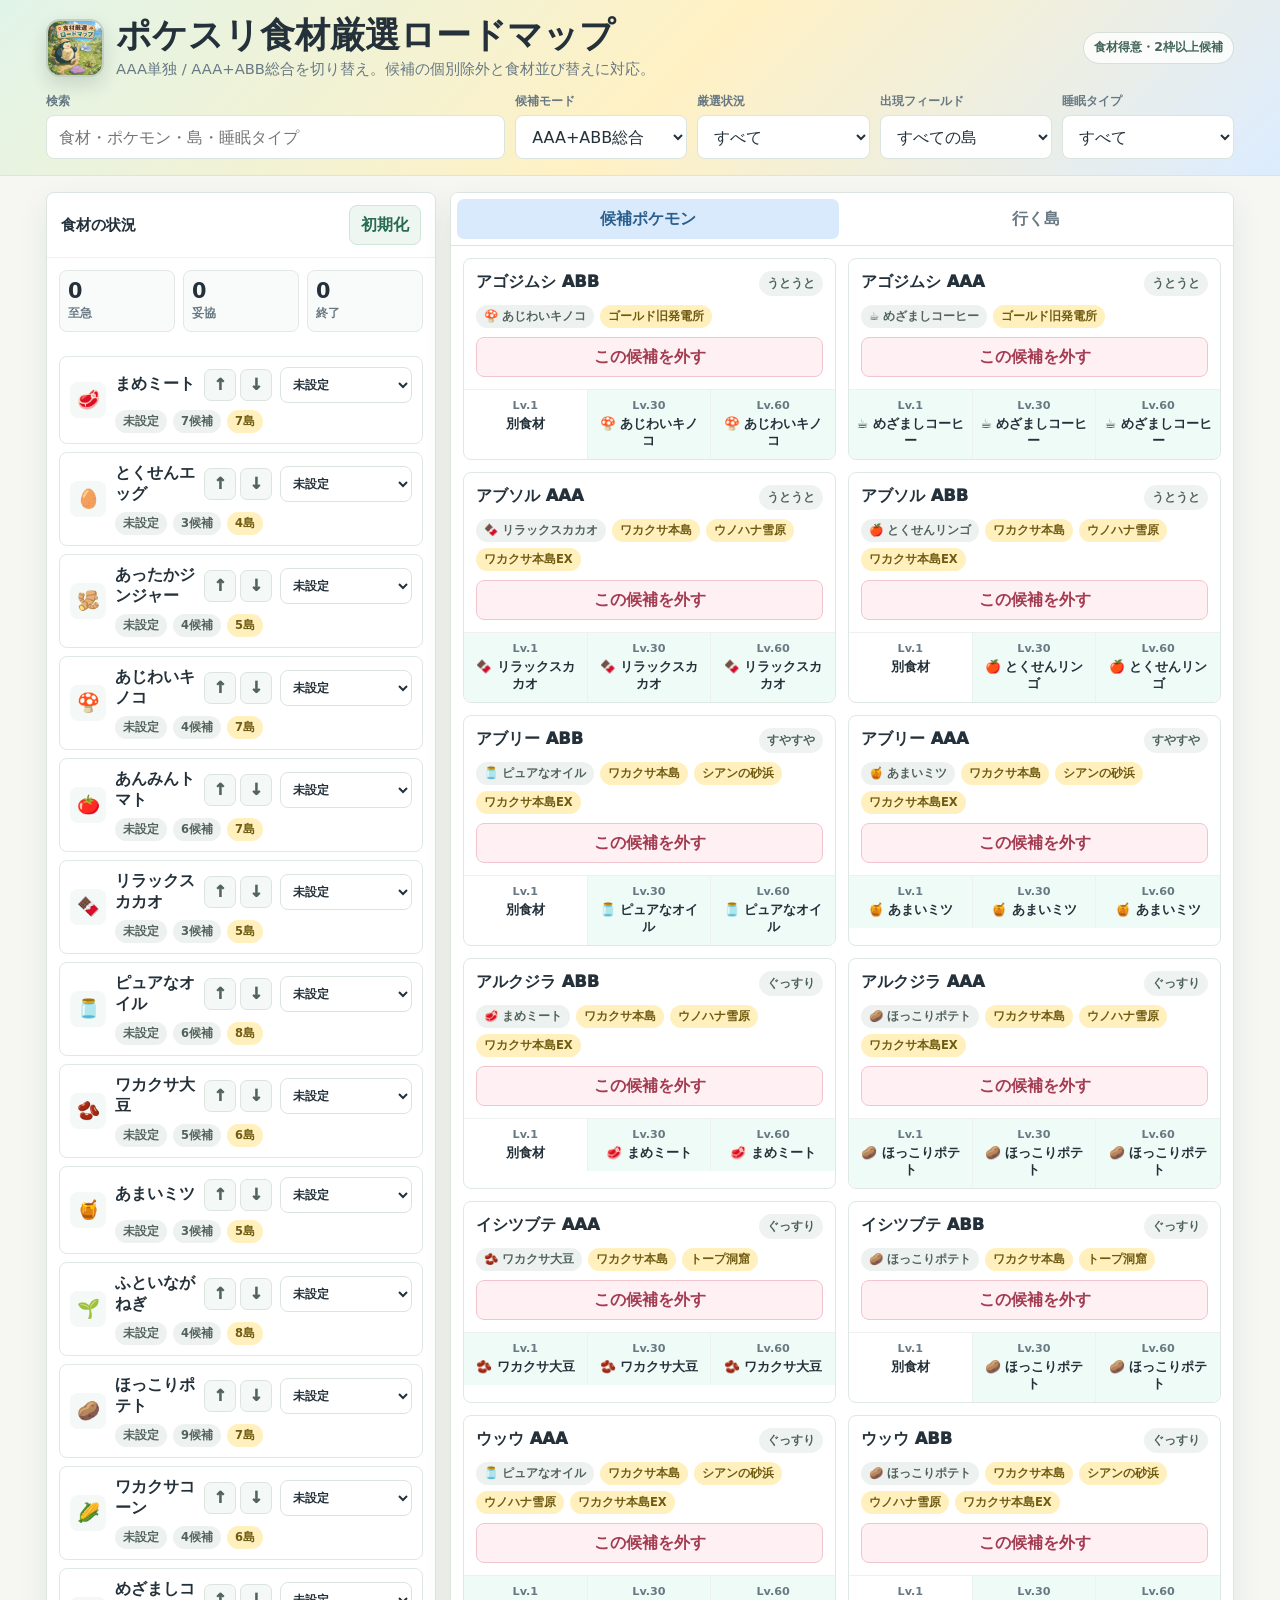
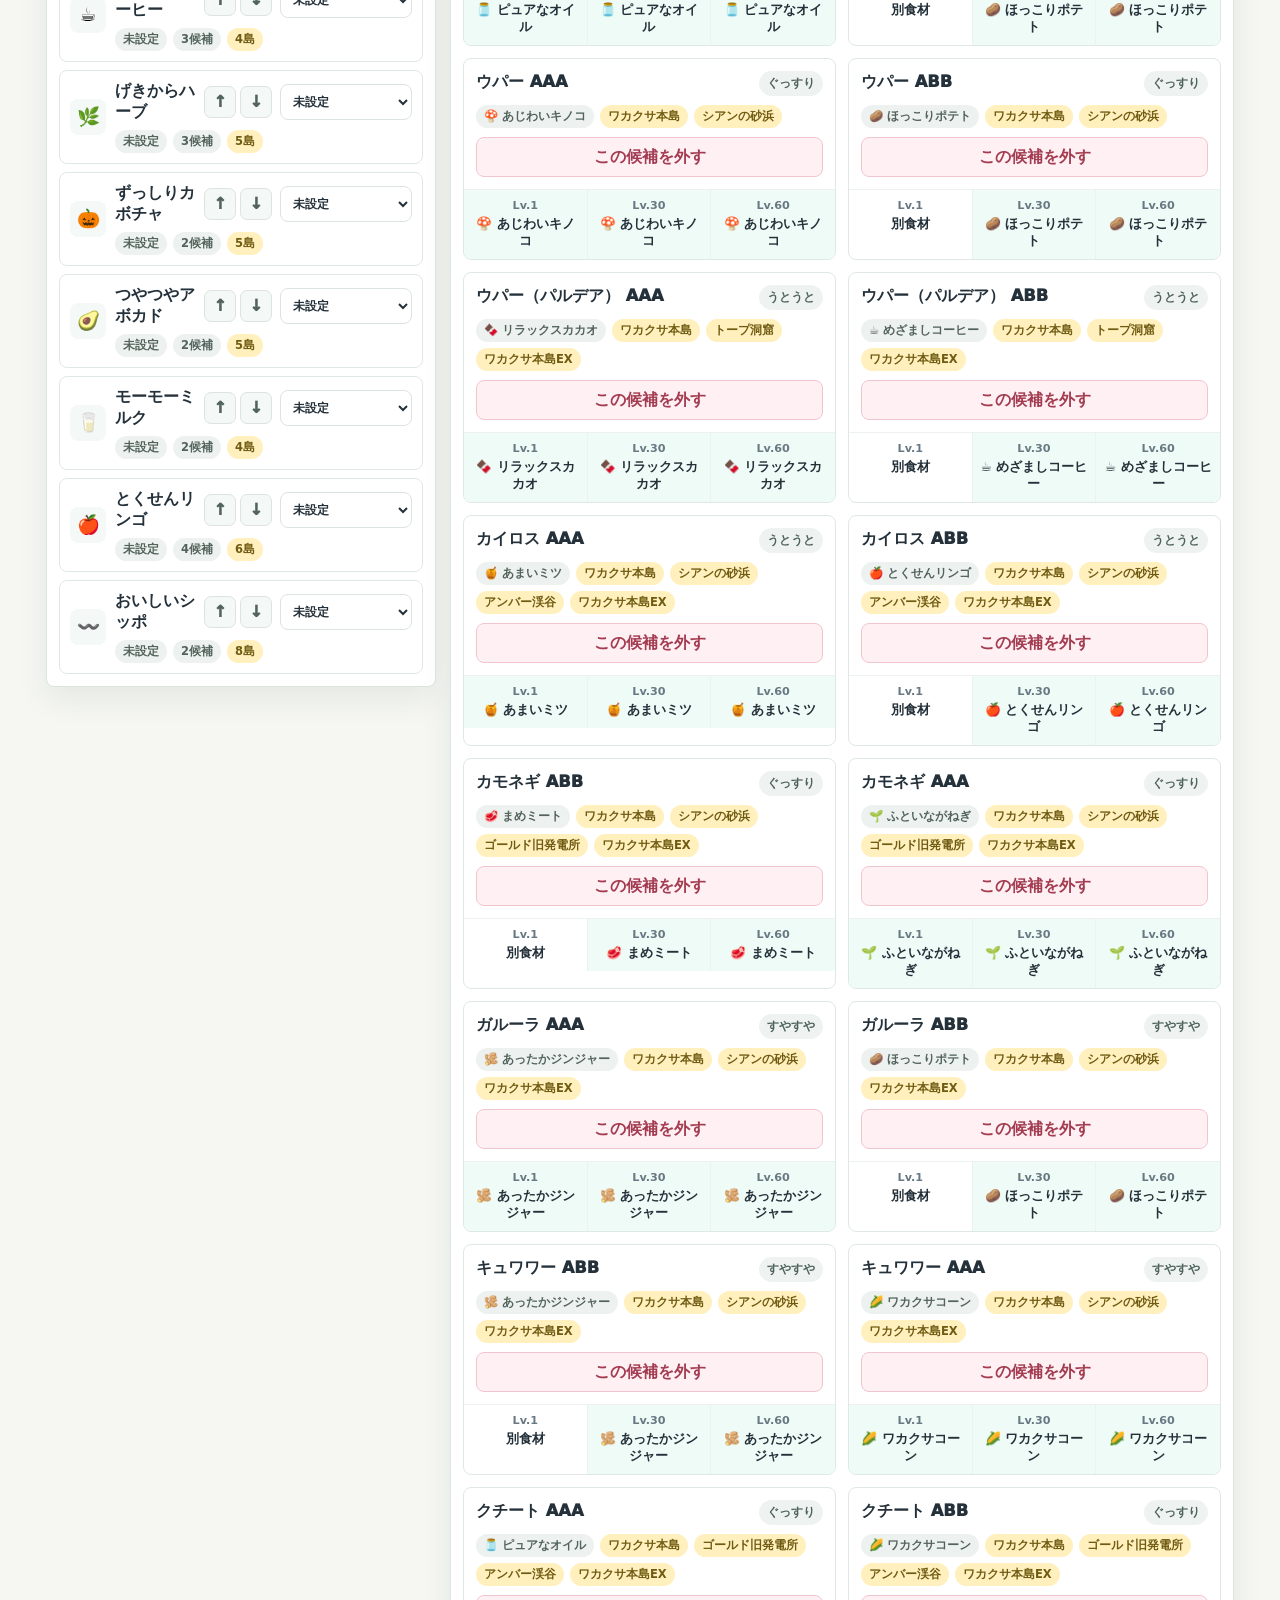
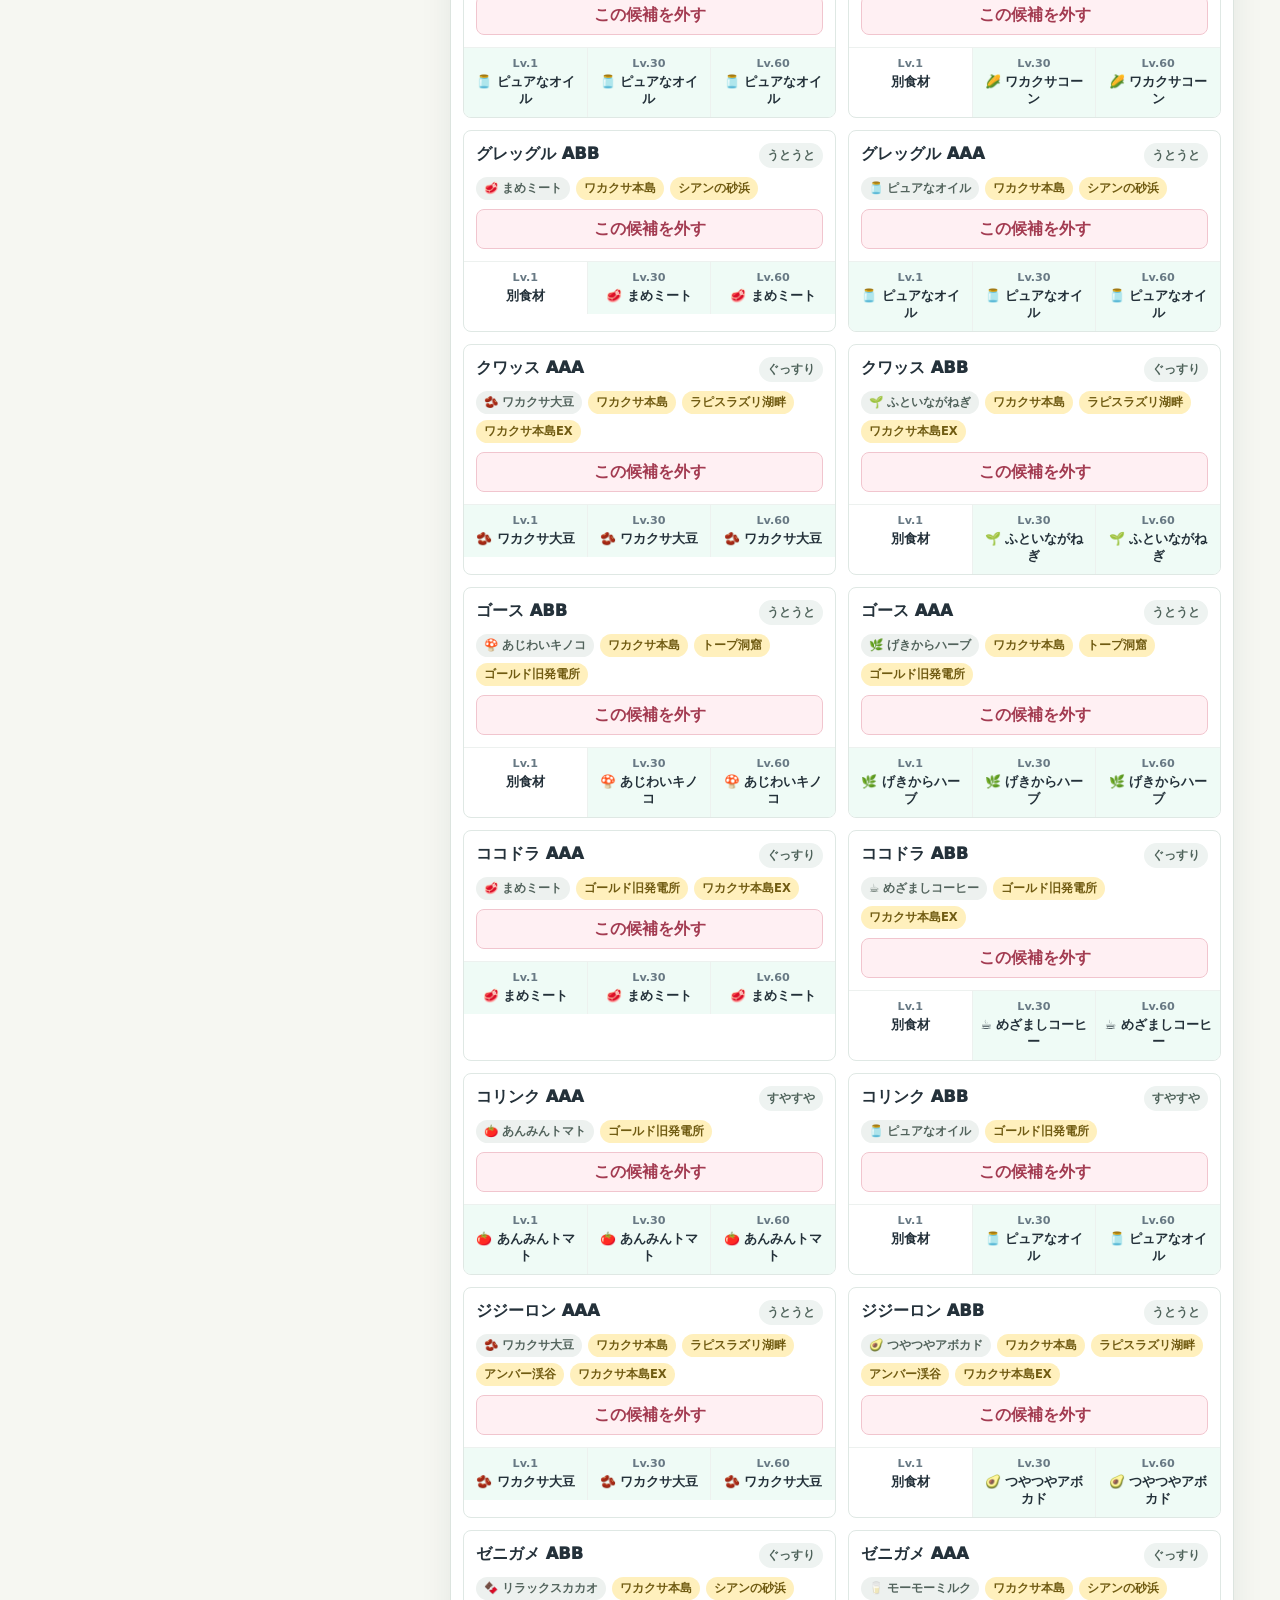
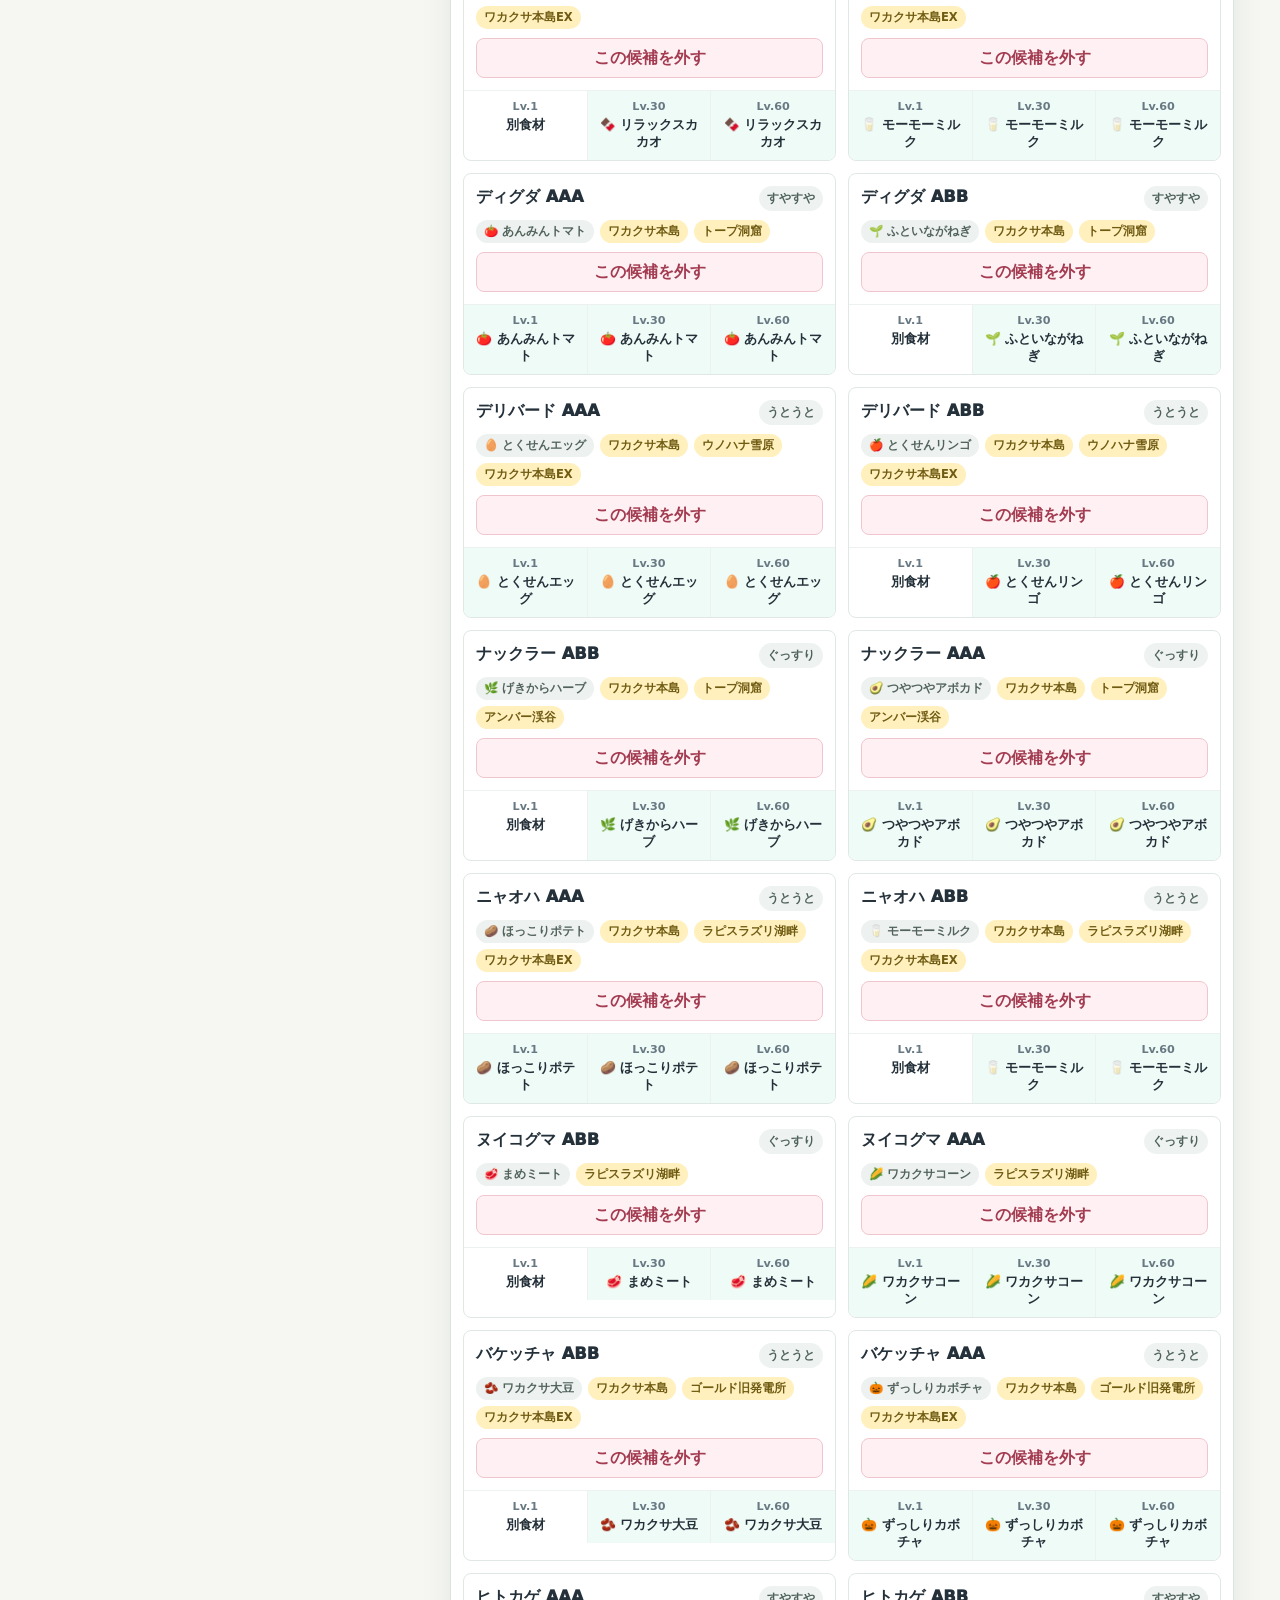
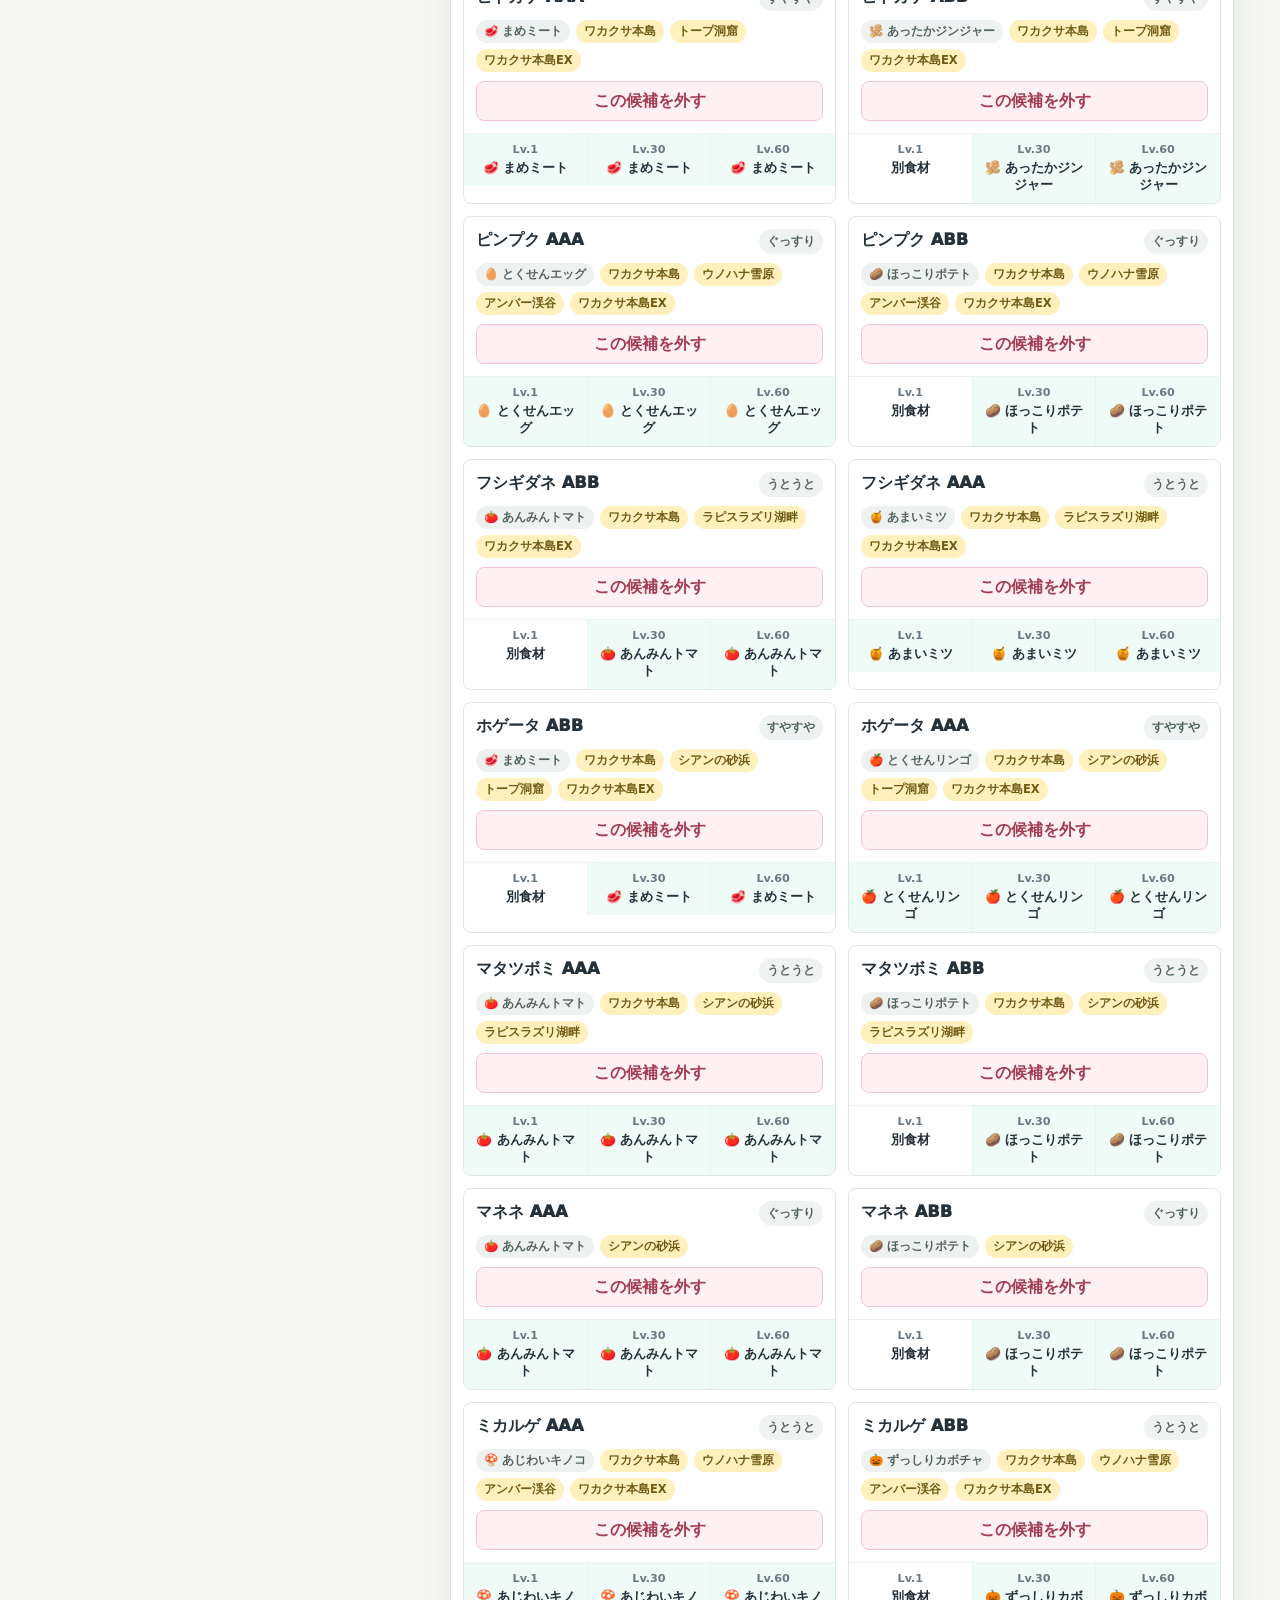
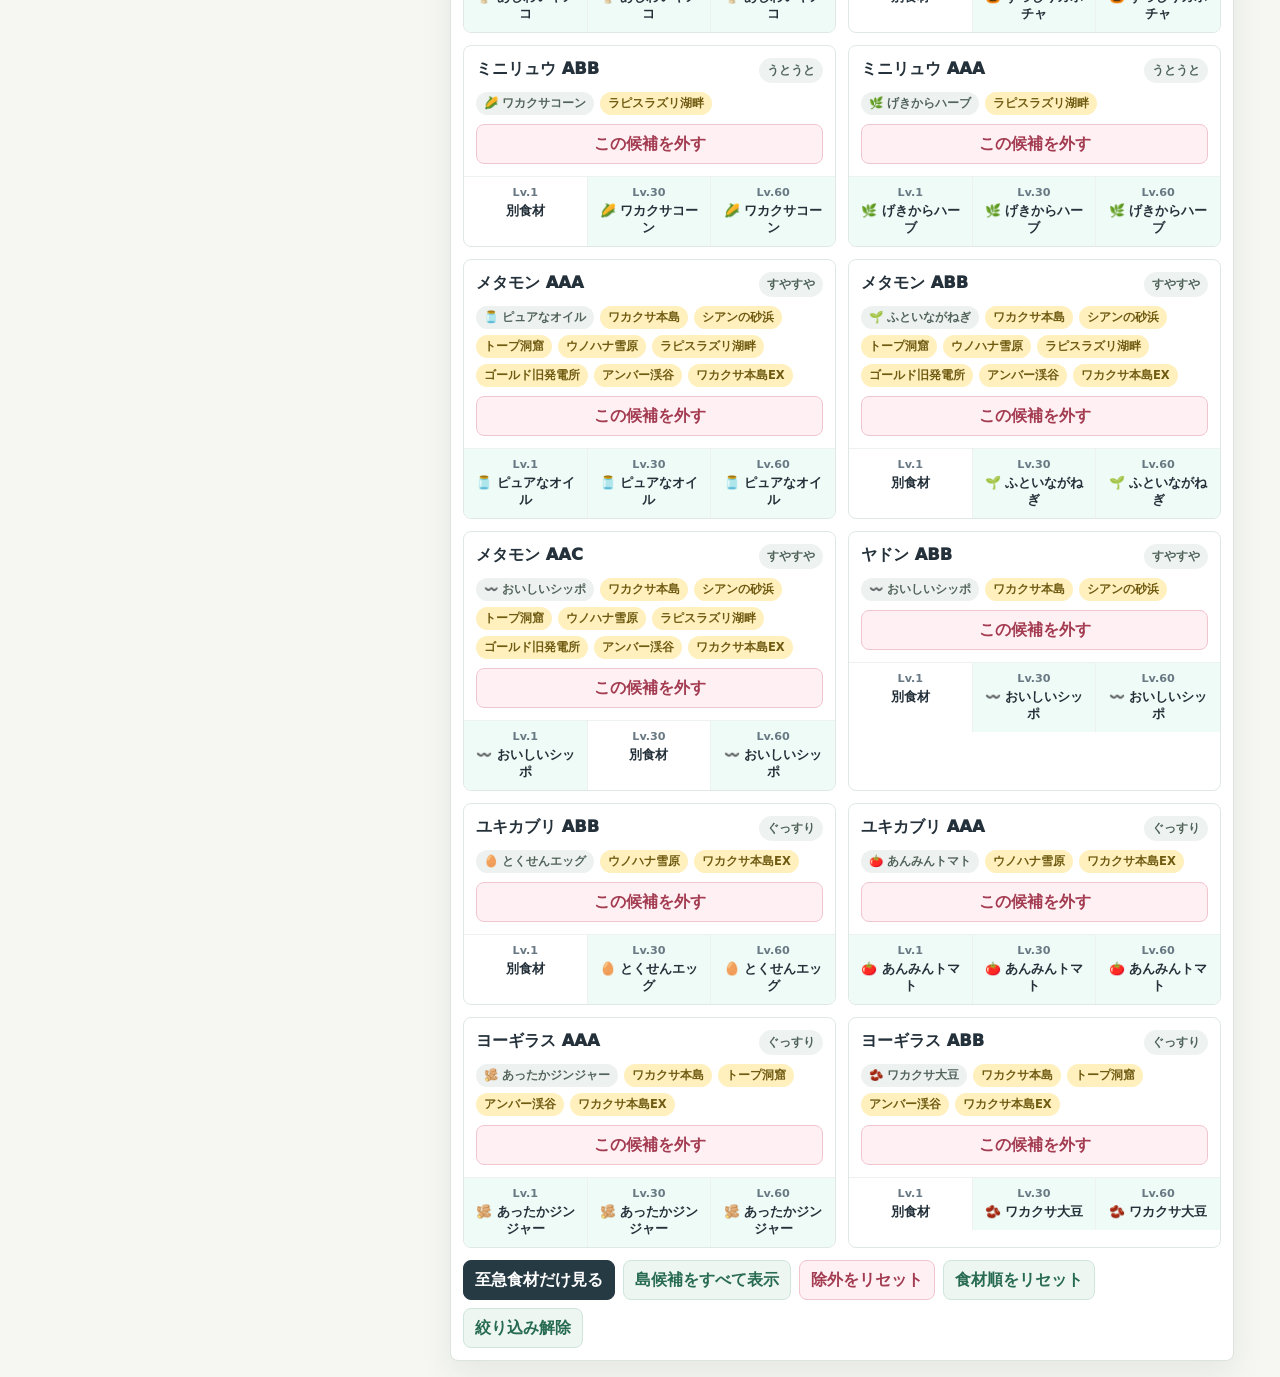
==== index.html @ 5567d1df "Update print statement from 'Hello' to 'Goodbye'" ====
<!doctype html><html lang="ja"><head><meta charset="utf-8"><meta name="viewport" content="width=device-width,initial-scale=1"><title>ポケスリ食材厳選ロードマップ</title><link rel="icon" type="image/png" href="icon.png"><link rel="apple-touch-icon" href="icon.png"><meta name="theme-color" content="#e1f4e9"><style>
:root{--bg:#f6f7f2;--ink:#24313a;--muted:#687984;--line:#dce4df;--panel:#fff;--done:#cfeee1;--done-ink:#20684f;--use:#d9eafd;--use-ink:#2b5f8e;--urgent:#f8d6dc;--urgent-ink:#a33b51;--field:#fff0bd;--shadow:0 12px 32px rgba(31,45,50,.08)}*{box-sizing:border-box}body{margin:0;font-family:system-ui,-apple-system,BlinkMacSystemFont,"Segoe UI",sans-serif;background:var(--bg);color:var(--ink)}button,input,select{font:inherit}button{border:0;cursor:pointer}header{border-bottom:1px solid var(--line);background:linear-gradient(135deg,#e1f4e9,#fff1c4 52%,#dcecff)}.wrap{width:min(1220px,100%);margin:0 auto;padding:16px}.top{display:grid;gap:14px}.title-row{display:flex;align-items:center;justify-content:space-between;gap:12px}.brand{display:flex;align-items:center;gap:12px;min-width:0}.app-icon{width:58px;height:58px;border-radius:14px;object-fit:cover;border:2px solid rgba(36,49,58,.18);box-shadow:0 8px 18px rgba(31,45,50,.14);flex:0 0 auto}h1{margin:0;font-size:clamp(1.35rem,5vw,2.2rem);line-height:1.08;letter-spacing:0}.subtitle{margin:6px 0 0;color:var(--muted);font-size:.92rem}.badge{display:inline-flex;align-items:center;justify-content:center;min-height:32px;padding:6px 10px;border-radius:999px;background:rgba(255,255,255,.8);border:1px solid rgba(74,111,97,.2);color:#426459;font-size:.78rem;font-weight:850;white-space:nowrap}.toolbar{display:grid;grid-template-columns:minmax(0,1.2fr) repeat(4,minmax(130px,.45fr));gap:10px}label{display:block;margin-bottom:5px;color:var(--muted);font-size:.75rem;font-weight:850}input,select{width:100%;min-height:44px;padding:10px 12px;border:1px solid var(--line);border-radius:8px;background:#fff;color:var(--ink);outline:none}main.wrap{display:grid;grid-template-columns:390px minmax(0,1fr);gap:14px;align-items:start}.panel{background:var(--panel);border:1px solid var(--line);border-radius:8px;box-shadow:var(--shadow);overflow:hidden}.panel-head{display:flex;align-items:center;justify-content:space-between;gap:8px;padding:12px 14px;border-bottom:1px solid #edf1ef}.panel-title{margin:0;font-size:.95rem}.stats{display:grid;grid-template-columns:repeat(3,1fr);gap:8px;padding:12px}.stat{padding:10px 8px;border:1px solid #e2e9e5;border-radius:8px;background:#f9fbfa}.stat b{display:block;font-size:1.3rem;line-height:1}.stat span{color:var(--muted);font-size:.72rem;font-weight:850}.ingredients{display:grid;gap:8px;padding:12px}.ingredient{display:grid;grid-template-columns:36px minmax(0,1fr);gap:9px;align-items:center;padding:10px;border:1px solid #e0e8e4;border-radius:8px;background:#fff}.ingredient.active{border-color:#67b990;box-shadow:0 0 0 3px rgba(103,185,144,.16)}.icon{width:36px;height:36px;display:grid;place-items:center;border-radius:8px;background:#f4f8f6;font-size:1.16rem}.ingredient-body{display:grid;gap:7px;min-width:0}.ingredient-top{display:grid;grid-template-columns:minmax(0,1fr) auto minmax(132px,.7fr);align-items:center;gap:8px}.ingredient-name{padding:0;background:transparent;color:var(--ink);font-weight:950;text-align:left;overflow-wrap:anywhere}.sort-actions{display:flex;gap:4px}.sort-btn{width:32px;min-height:32px;border-radius:7px;background:#f4f8f6;color:#52635c;border:1px solid #dce4df;font-weight:950}.ingredient select{min-height:36px;padding:6px 8px;font-size:.78rem;font-weight:850}.chips{display:flex;flex-wrap:wrap;gap:6px}.chip{border-radius:999px;padding:4px 8px;background:#edf1ef;color:#52635c;font-size:.72rem;font-weight:850}.chip.done{background:var(--done);color:var(--done-ink)}.chip.use{background:var(--use);color:var(--use-ink)}.chip.urgent{background:var(--urgent);color:var(--urgent-ink)}.chip.field{background:var(--field);color:#705b12}.tabs{display:flex;gap:6px;padding:6px;border-bottom:1px solid var(--line);background:#fff;position:sticky;top:0;z-index:2}.tab{flex:1;min-height:40px;border-radius:7px;background:transparent;color:var(--muted);font-weight:900}.tab.active{background:var(--use);color:var(--use-ink)}.content{padding:12px}.cards,.islands{display:grid;grid-template-columns:repeat(auto-fill,minmax(250px,1fr));gap:12px}.card,.island{min-width:0;overflow:hidden;border:1px solid #dfe8e4;border-radius:8px;background:#fff}.card-body,.island{display:grid;gap:9px;padding:12px}.name-row{display:flex;align-items:start;justify-content:space-between;gap:8px}.pokemon-name{font-weight:950;font-size:1.02rem;overflow-wrap:anywhere}.sleep{padding:5px 8px;border-radius:999px;background:#eef3f1;color:#4e625a;font-size:.72rem;font-weight:900;white-space:nowrap}.slots{display:grid;grid-template-columns:repeat(3,1fr);border-top:1px solid #edf1ef}.slot{min-width:0;padding:9px 7px;text-align:center;border-right:1px solid #edf1ef}.slot:last-child{border-right:0}.slot.hit{background:#effbf6}.slot strong{display:block;margin-bottom:4px;color:var(--muted);font-size:.7rem}.slot span{display:block;font-size:.8rem;font-weight:850;overflow-wrap:anywhere}.score{font-size:1.55rem;line-height:1;font-weight:950}.group{display:grid;gap:5px}.group-title{font-size:.76rem;font-weight:950;color:var(--muted)}.actions{display:flex;flex-wrap:wrap;gap:8px;padding:0 12px 12px}.button{min-height:40px;padding:8px 11px;border-radius:8px;border:1px solid #cde5da;background:#eef6f2;color:#276b51;font-weight:900}.button.dark{border-color:#263a44;background:#263a44;color:#fff}.button.danger{border-color:#f1c5ce;background:#fff0f3;color:#a33b51}.empty{padding:28px 12px;text-align:center;color:var(--muted);font-weight:850}.hidden{display:none!important}@media(max-width:1000px){.toolbar{grid-template-columns:1fr 1fr}main.wrap{grid-template-columns:1fr}.ingredients{grid-template-columns:repeat(2,minmax(0,1fr))}}@media(max-width:620px){.wrap{padding:12px}.title-row{align-items:start;flex-direction:column}.brand{align-items:flex-start}.app-icon{width:52px;height:52px}.toolbar,.ingredients,.cards,.islands{grid-template-columns:1fr}.ingredient-top{grid-template-columns:1fr}.sort-actions{justify-content:flex-start}}
</style></head><body><header><div class="wrap top"><div class="title-row"><div class="brand"><img class="app-icon" src="icon.png" alt="" onerror="this.style.display='none'"><div><h1>ポケスリ食材厳選ロードマップ</h1><p class="subtitle">AAA単独 / AAA+ABB総合を切り替え。候補の個別除外と食材並び替えに対応。</p></div></div><span class="badge">食材得意・2枠以上候補</span></div><div class="toolbar"><div><label for="search">検索</label><input id="search" type="search" placeholder="食材・ポケモン・島・睡眠タイプ"></div><div><label for="modeFilter">候補モード</label><select id="modeFilter"><option value="all">AAA+ABB総合</option><option value="aaa">AAAのみ</option></select></div><div><label for="statusFilter">厳選状況</label><select id="statusFilter"><option value="all">すべて</option><option value="urgent">至急厳選必要</option><option value="use">妥協個体使用中</option><option value="done">厳選終了</option><option value="unset">未設定</option></select></div><div><label for="fieldFilter">出現フィールド</label><select id="fieldFilter"><option value="all">すべての島</option></select></div><div><label for="sleepFilter">睡眠タイプ</label><select id="sleepFilter"><option value="all">すべて</option><option>うとうと</option><option>すやすや</option><option>ぐっすり</option></select></div></div></div></header><main class="wrap"><aside class="panel"><div class="panel-head"><h2 class="panel-title">食材の状況</h2><button id="resetStatus" class="button" type="button">初期化</button></div><div class="stats"><div class="stat"><b id="urgentCount">0</b><span>至急</span></div><div class="stat"><b id="useCount">0</b><span>妥協</span></div><div class="stat"><b id="doneCount">0</b><span>終了</span></div></div><div id="ingredientList" class="ingredients"></div></aside><section class="panel"><div class="tabs"><button class="tab active" type="button" data-tab="pokemon">候補ポケモン</button><button class="tab" type="button" data-tab="island">行く島</button></div><div id="pokemonTab" class="content"><div id="pokemonCards" class="cards"></div><div id="emptyPokemon" class="empty hidden">条件に合う候補がありません。</div></div><div id="islandTab" class="content hidden"><div id="islandCards" class="islands"></div><div class="panel" style="margin-top:12px"><div class="panel-head"><h2 class="panel-title">参考記録: ワカクサ系</h2></div><div id="referenceCards" class="islands content"></div></div></div><div class="actions"><button id="showUrgent" class="button dark" type="button">至急食材だけ見る</button><button id="toggleRest" class="button" type="button">島候補をすべて表示</button><button id="resetExcluded" class="button danger" type="button">除外をリセット</button><button id="resetOrder" class="button" type="button">食材順をリセット</button><button id="clearFilters" class="button" type="button">絞り込み解除</button></div></section></main><script>
const ingredients=[["sausage","まめミート","🥩"],["egg","とくせんエッグ","🥚"],["ginger","あったかジンジャー","🫚"],["mushroom","あじわいキノコ","🍄"],["tomato","あんみんトマト","🍅"],["cacao","リラックスカカオ","🍫"],["oil","ピュアなオイル","🫙"],["soy","ワカクサ大豆","🫘"],["honey","あまいミツ","🍯"],["leek","ふといながねぎ","🌱"],["potato","ほっこりポテト","🥔"],["corn","ワカクサコーン","🌽"],["coffee","めざましコーヒー","☕"],["herb","げきからハーブ","🌿"],["pumpkin","ずっしりカボチャ","🎃"],["avocado","つやつやアボカド","🥑"],["milk","モーモーミルク","🥛"],["apple","とくせんリンゴ","🍎"],["tail","おいしいシッポ","〰️"]];
const fieldMap={1:"ワカクサ本島",2:"シアンの砂浜",3:"トープ洞窟",4:"ウノハナ雪原",5:"ラピスラズリ湖畔",6:"ゴールド旧発電所",7:"アンバー渓谷",8:"ワカクサ本島EX"},sleepMap={A:"うとうと",B:"すやすや",C:"ぐっすり"},referenceFields=new Set(["ワカクサ本島","ワカクサ本島EX"]);
const pokemonInfo={"フシギダネ":{f:[1,5,8],s:"A"},"ヒトカゲ":{f:[1,3,8],s:"B"},"ゼニガメ":{f:[1,2,8],s:"C"},"ディグダ":{f:[1,3],s:"B"},"マタツボミ":{f:[1,2,5],s:"A"},"イシツブテ":{f:[1,3],s:"C"},"ゴース":{f:[1,3,6],s:"A"},"ガルーラ":{f:[1,2,8],s:"B"},"カイロス":{f:[1,2,7,8],s:"A"},"メタモン":{f:[1,2,3,4,5,6,7,8],s:"B"},"ヨーギラス":{f:[1,3,7,8],s:"C"},"アブソル":{f:[1,4,8],s:"A"},"グレッグル":{f:[1,2],s:"A"},"マネネ":{f:[2],s:"C"},"デリバード":{f:[1,4,8],s:"A"},"ユキカブリ":{f:[4,8],s:"C"},"ミニリュウ":{f:[5],s:"A"},"ヌイコグマ":{f:[5],s:"C"},"キュワワー":{f:[1,2,8],s:"B"},"ウッウ":{f:[1,2,4,8],s:"C"},"ニャオハ":{f:[1,5,8],s:"A"},"ホゲータ":{f:[1,2,3,8],s:"B"},"クワッス":{f:[1,5,8],s:"C"},"ウパー":{f:[1,2],s:"C"},"アゴジムシ":{f:[6],s:"A"},"コリンク":{f:[6],s:"B"},"ココドラ":{f:[6,8],s:"C"},"ウパー（パルデア）":{f:[1,3,8],s:"A"},"ピンプク":{f:[1,4,7,8],s:"C"},"クチート":{f:[1,6,7,8],s:"C"},"カモネギ":{f:[1,2,6,8],s:"C"},"バケッチャ":{f:[1,6,8],s:"A"},"ナックラー":{f:[1,3,7],s:"C"},"ミカルゲ":{f:[1,4,7,8],s:"A"},"アルクジラ":{f:[1,4,8],s:"C"},"アブリー":{f:[1,2,8],s:"B"},"ジジーロン":{f:[1,5,7,8],s:"A"},"ヤドン":{f:[1,2],s:"B"}};
const raw=[["sausage","グレッグル","ABB"],["sausage","ホゲータ","ABB"],["sausage","カモネギ","ABB"],["sausage","アルクジラ","ABB"],["sausage","ヒトカゲ","AAA"],["sausage","ココドラ","AAA"],["sausage","ヌイコグマ","ABB"],["egg","ピンプク","AAA"],["egg","デリバード","AAA"],["egg","ユキカブリ","ABB"],["ginger","ヨーギラス","AAA"],["ginger","キュワワー","ABB"],["ginger","ガルーラ","AAA"],["ginger","ヒトカゲ","ABB"],["mushroom","ミカルゲ","AAA"],["mushroom","アゴジムシ","ABB"],["mushroom","ウパー","AAA"],["mushroom","ゴース","ABB"],["tomato","マタツボミ","AAA"],["tomato","コリンク","AAA"],["tomato","マネネ","AAA"],["tomato","ディグダ","AAA"],["tomato","ユキカブリ","AAA"],["tomato","フシギダネ","ABB"],["cacao","ウパー（パルデア）","AAA"],["cacao","アブソル","AAA"],["cacao","ゼニガメ","ABB"],["oil","グレッグル","AAA"],["oil","クチート","AAA"],["oil","アブリー","ABB"],["oil","メタモン","AAA"],["oil","ウッウ","AAA"],["oil","コリンク","ABB"],["soy","ジジーロン","AAA"],["soy","ヨーギラス","ABB"],["soy","バケッチャ","ABB"],["soy","イシツブテ","AAA"],["soy","クワッス","AAA"],["honey","アブリー","AAA"],["honey","フシギダネ","AAA"],["honey","カイロス","AAA"],["leek","カモネギ","AAA"],["leek","ディグダ","ABB"],["leek","メタモン","ABB"],["leek","クワッス","ABB"],["potato","アルクジラ","AAA"],["potato","マタツボミ","ABB"],["potato","マネネ","ABB"],["potato","ピンプク","ABB"],["potato","ニャオハ","AAA"],["potato","イシツブテ","ABB"],["potato","ガルーラ","ABB"],["potato","ウッウ","ABB"],["potato","ウパー","ABB"],["corn","キュワワー","AAA"],["corn","ミニリュウ","ABB"],["corn","クチート","ABB"],["corn","ヌイコグマ","AAA"],["coffee","アゴジムシ","AAA"],["coffee","ウパー（パルデア）","ABB"],["coffee","ココドラ","ABB"],["herb","ゴース","AAA"],["herb","ミニリュウ","AAA"],["herb","ナックラー","ABB"],["pumpkin","バケッチャ","AAA"],["pumpkin","ミカルゲ","ABB"],["avocado","ナックラー","AAA"],["avocado","ジジーロン","ABB"],["milk","ゼニガメ","AAA"],["milk","ニャオハ","ABB"],["apple","ホゲータ","AAA"],["apple","カイロス","ABB"],["apple","アブソル","ABB"],["apple","デリバード","ABB"],["tail","ヤドン","ABB"],["tail","メタモン","AAC"]];
const infoMap=new Map(ingredients.map(([id,name,icon])=>[id,{name,icon}])),defaultStatus=Object.fromEntries(ingredients.map(([id])=>[id,"unset"]));let status={...defaultStatus,...JSON.parse(localStorage.getItem("sleepFoodStatusFinal")||"{}")},excluded=new Set(JSON.parse(localStorage.getItem("sleepFoodExcluded")||"[]")),ingredientOrder=JSON.parse(localStorage.getItem("sleepFoodIngredientOrder")||"[]"),selectedIngredient="",activeTab="pokemon",showAllIslands=false;const labels={unset:"未設定",done:"厳選終了",use:"妥協個体使用中",urgent:"至急厳選必要"},$=id=>document.getElementById(id),nameOf=id=>infoMap.get(id)?.name||id,iconOf=id=>infoMap.get(id)?.icon||"•",statusClass=v=>v==="done"?"done":v==="use"?"use":v==="urgent"?"urgent":"";
const candidates=raw.map(([ingredient,mon,pattern])=>{const info=pokemonInfo[mon]||{f:[],s:""};return{ingredient,mon,pattern,id:ingredient+"|"+mon+"|"+pattern,fields:info.f.map(n=>fieldMap[n]),sleep:sleepMap[info.s]||""}});
function orderedIngredients(){const map=new Map(ingredients.map(x=>[x[0],x]));const ordered=ingredientOrder.map(id=>map.get(id)).filter(Boolean);const rest=ingredients.filter(([id])=>!ingredientOrder.includes(id));return[...ordered,...rest]}
function moveIngredient(id,dir){const ids=orderedIngredients().map(([x])=>x),i=ids.indexOf(id),n=i+dir;if(i<0||n<0||n>=ids.length)return;[ids[i],ids[n]]=[ids[n],ids[i]];ingredientOrder=ids;save();renderAll()}
function slotsFor(c){if(c.pattern==="AAA")return[c.ingredient,c.ingredient,c.ingredient];if(c.pattern==="ABB")return["other",c.ingredient,c.ingredient];if(c.pattern==="AAC")return[c.ingredient,"other",c.ingredient];return["other",c.ingredient,c.ingredient]}
function save(){localStorage.setItem("sleepFoodStatusFinal",JSON.stringify(status));localStorage.setItem("sleepFoodExcluded",JSON.stringify([...excluded]));localStorage.setItem("sleepFoodIngredientOrder",JSON.stringify(ingredientOrder))}
function fillFields(){Object.values(fieldMap).forEach(f=>$("fieldFilter").add(new Option(f,f)))}
function modeOk(c){const m=$("modeFilter").value;return m==="all"||c.pattern==="AAA"}
function activeIds(){const f=$("statusFilter").value;return orderedIngredients().map(([id])=>id).filter(id=>!selectedIngredient||id===selectedIngredient).filter(id=>f==="all"||status[id]===f)}
function queryOk(c){const q=$("search").value.trim().toLowerCase();if(!q)return true;return[c.mon,c.pattern,c.sleep,...c.fields,nameOf(c.ingredient)].join(" ").toLowerCase().includes(q)}
function usableCandidates(){return candidates.filter(c=>modeOk(c)&&!excluded.has(c.id))}
function filtered(){const ids=activeIds(),field=$("fieldFilter").value,sleep=$("sleepFilter").value;return usableCandidates().filter(c=>ids.includes(c.ingredient)).filter(c=>field==="all"||c.fields.includes(field)).filter(c=>sleep==="all"||c.sleep===sleep).filter(queryOk).sort((a,b)=>(status[b.ingredient]==="urgent")-(status[a.ingredient]==="urgent")||(status[b.ingredient]==="use")-(status[a.ingredient]==="use")||a.mon.localeCompare(b.mon,"ja"))}
function renderIngredients(){$("ingredientList").innerHTML=orderedIngredients().map(([id,name,icon])=>{const cs=usableCandidates().filter(c=>c.ingredient===id),fs=[...new Set(cs.flatMap(c=>c.fields))];return`<div class="ingredient ${selectedIngredient===id?"active":""}"><button class="icon" type="button" data-pick="${id}">${icon}</button><div class="ingredient-body"><div class="ingredient-top"><button class="ingredient-name" type="button" data-pick="${id}">${name}</button><div class="sort-actions"><button class="sort-btn" type="button" data-move="${id}" data-dir="-1">↑</button><button class="sort-btn" type="button" data-move="${id}" data-dir="1">↓</button></div><select data-status="${id}">${Object.entries(labels).map(([v,l])=>`<option value="${v}" ${status[id]===v?"selected":""}>${l}</option>`).join("")}</select></div><div class="chips"><span class="chip ${statusClass(status[id])}">${labels[status[id]]}</span><span class="chip">${cs.length}候補</span><span class="chip field">${fs.length}島</span></div></div></div>`}).join("");$("urgentCount").textContent=ingredients.filter(([id])=>status[id]==="urgent").length;$("useCount").textContent=ingredients.filter(([id])=>status[id]==="use").length;$("doneCount").textContent=ingredients.filter(([id])=>status[id]==="done").length}
function renderPokemon(){const list=filtered();$("pokemonCards").innerHTML=list.map(c=>`<article class="card"><div class="card-body"><div class="name-row"><div class="pokemon-name">${c.mon} ${c.pattern}</div><span class="sleep">${c.sleep}</span></div><div class="chips"><span class="chip ${statusClass(status[c.ingredient])}">${iconOf(c.ingredient)} ${nameOf(c.ingredient)}</span>${c.fields.map(f=>`<span class="chip field">${f}</span>`).join("")}</div><button class="button danger" type="button" data-exclude="${c.id}">この候補を外す</button></div><div class="slots">${slotsFor(c).map((s,i)=>`<div class="slot ${s===c.ingredient?"hit":""}"><strong>Lv.${i===0?"1":i===1?"30":"60"}</strong><span>${s==="other"?"別食材":iconOf(s)+" "+nameOf(s)}</span></div>`).join("")}</div></article>`).join("");$("emptyPokemon").classList.toggle("hidden",list.length>0)}
function makeRows(reference){const ids=activeIds(),fieldFilter=$("fieldFilter").value,sleepFilter=$("sleepFilter").value,rows=[];Object.values(fieldMap).forEach(field=>Object.values(sleepMap).forEach(sleep=>{if(referenceFields.has(field)!==reference)return;if(fieldFilter!=="all"&&field!==fieldFilter)return;if(sleepFilter!=="all"&&sleep!==sleepFilter)return;const hits=usableCandidates().filter(c=>ids.includes(c.ingredient)&&c.fields.includes(field)&&c.sleep===sleep&&queryOk(c));const activeIng=[...new Set(hits.map(c=>c.ingredient))].filter(id=>status[id]!=="done");rows.push({field,sleep,hits,ing:activeIng,urgent:activeIng.filter(id=>status[id]==="urgent").length,use:activeIng.filter(id=>status[id]==="use").length})}));return rows.sort((a,b)=>b.urgent-a.urgent||b.use-a.use||b.ing.length-a.ing.length||a.field.localeCompare(b.field,"ja")||a.sleep.localeCompare(b.sleep,"ja"))}
function foodLine(r,state){return r.ing.filter(id=>status[id]===state).map(id=>{const mons=r.hits.filter(c=>c.ingredient===id).map(c=>c.mon+" "+c.pattern);return`<span class="chip ${statusClass(state)}">${iconOf(id)} ${nameOf(id)}: ${[...new Set(mons)].join("、")}</span>`}).join("")||'<span class="chip">なし</span>'}
function renderRow(r){return`<article class="island"><h3>${r.field}</h3><div class="score">${r.urgent}</div><div class="subtitle">${r.sleep} / 至急食材数</div><div class="chips"><span class="chip urgent">至急 ${r.urgent}</span><span class="chip use">妥協 ${r.use}</span><span class="chip">${r.hits.length}候補</span></div><div class="group"><div class="group-title">至急食材</div><div class="chips">${foodLine(r,"urgent")}</div></div><div class="group"><div class="group-title">妥協食材</div><div class="chips">${foodLine(r,"use")}</div></div></article>`}
function renderIslands(){const main=makeRows(false),ref=makeRows(true),shown=showAllIslands?main:main.slice(0,6);$("islandCards").innerHTML=shown.map(renderRow).join("");$("referenceCards").innerHTML=ref.map(renderRow).join("");$("toggleRest").textContent=showAllIslands?"島候補を上位6件に戻す":"島候補をすべて表示"}
function renderAll(){renderIngredients();renderPokemon();renderIslands()}
function clearFilters(){selectedIngredient="";$("search").value="";$("statusFilter").value="all";$("fieldFilter").value="all";$("sleepFilter").value="all";renderAll()}
function init(){fillFields();renderAll();$("ingredientList").addEventListener("click",e=>{const move=e.target.closest("[data-move]");if(move){moveIngredient(move.dataset.move,Number(move.dataset.dir));return}const p=e.target.closest("[data-pick]");if(!p)return;selectedIngredient=selectedIngredient===p.dataset.pick?"":p.dataset.pick;renderAll()});$("ingredientList").addEventListener("change",e=>{const s=e.target.closest("[data-status]");if(!s)return;status[s.dataset.status]=s.value;save();renderAll()});$("pokemonCards").addEventListener("click",e=>{const b=e.target.closest("[data-exclude]");if(!b)return;excluded.add(b.dataset.exclude);save();renderAll()});["search","modeFilter","statusFilter","fieldFilter","sleepFilter"].forEach(id=>{$(id).addEventListener("input",renderAll);$(id).addEventListener("change",renderAll)});document.querySelectorAll(".tab").forEach(b=>b.addEventListener("click",()=>{activeTab=b.dataset.tab;document.querySelectorAll(".tab").forEach(t=>t.classList.toggle("active",t.dataset.tab===activeTab));$("pokemonTab").classList.toggle("hidden",activeTab!=="pokemon");$("islandTab").classList.toggle("hidden",activeTab!=="island")}));$("showUrgent").addEventListener("click",()=>{selectedIngredient="";$("statusFilter").value="urgent";renderAll()});$("toggleRest").addEventListener("click",()=>{showAllIslands=!showAllIslands;renderIslands()});$("resetExcluded").addEventListener("click",()=>{excluded=new Set;save();renderAll()});$("resetOrder").addEventListener("click",()=>{ingredientOrder=[];save();renderAll()});$("clearFilters").addEventListener("click",clearFilters);$("resetStatus").addEventListener("click",()=>{status={...defaultStatus};save();renderAll()})}
init();
</script></body></html>
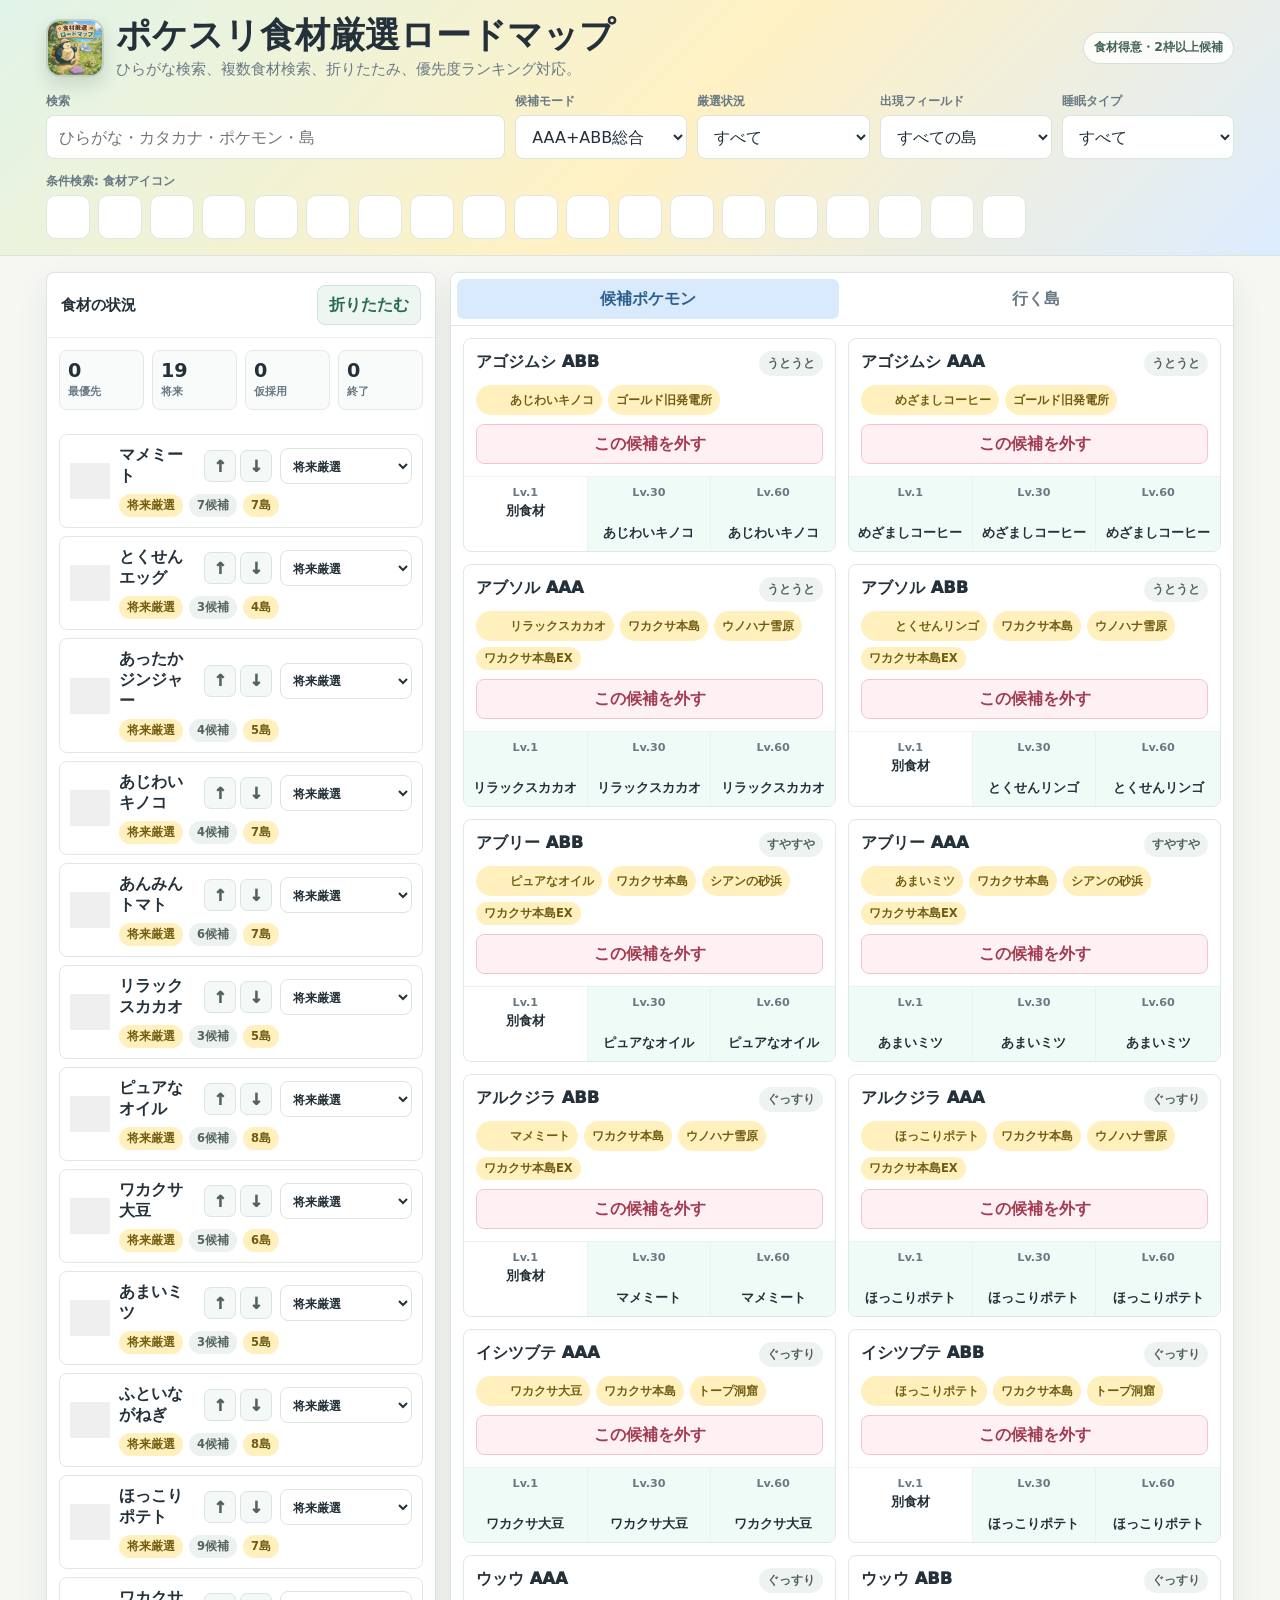
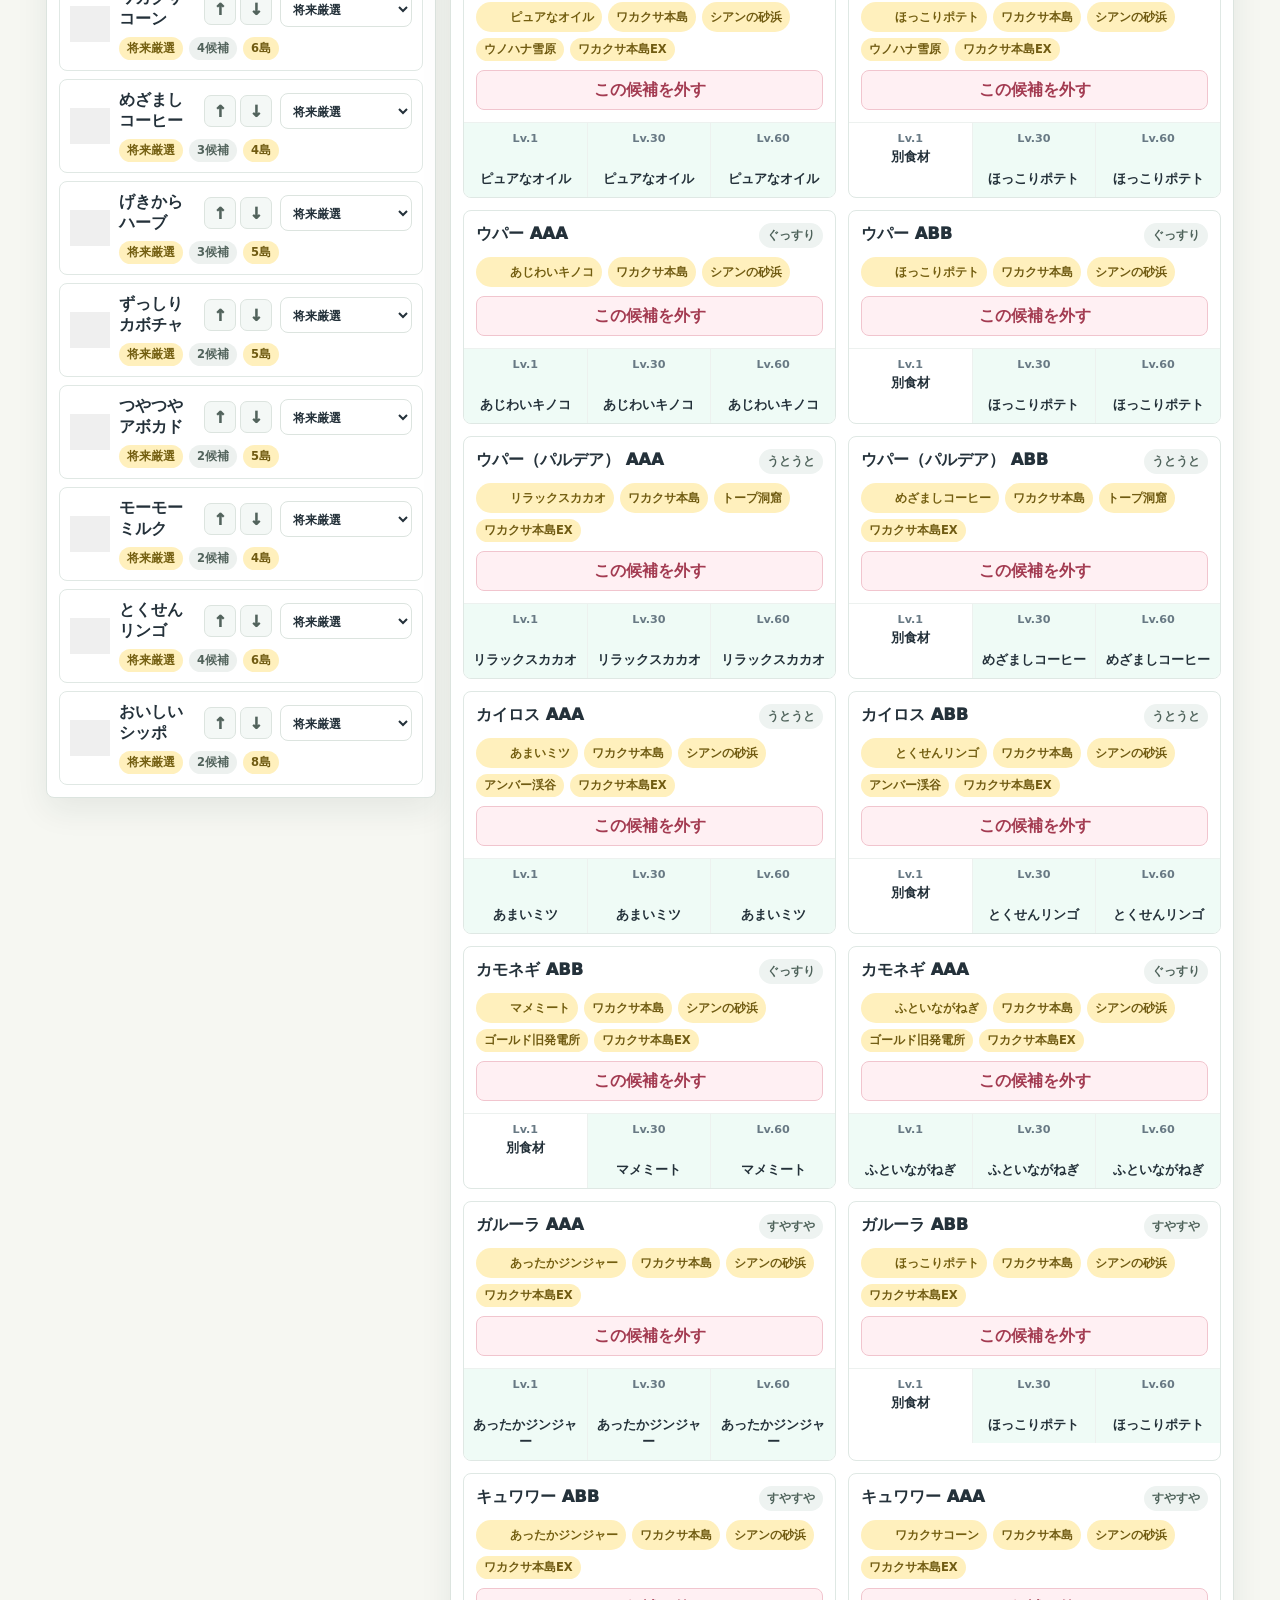
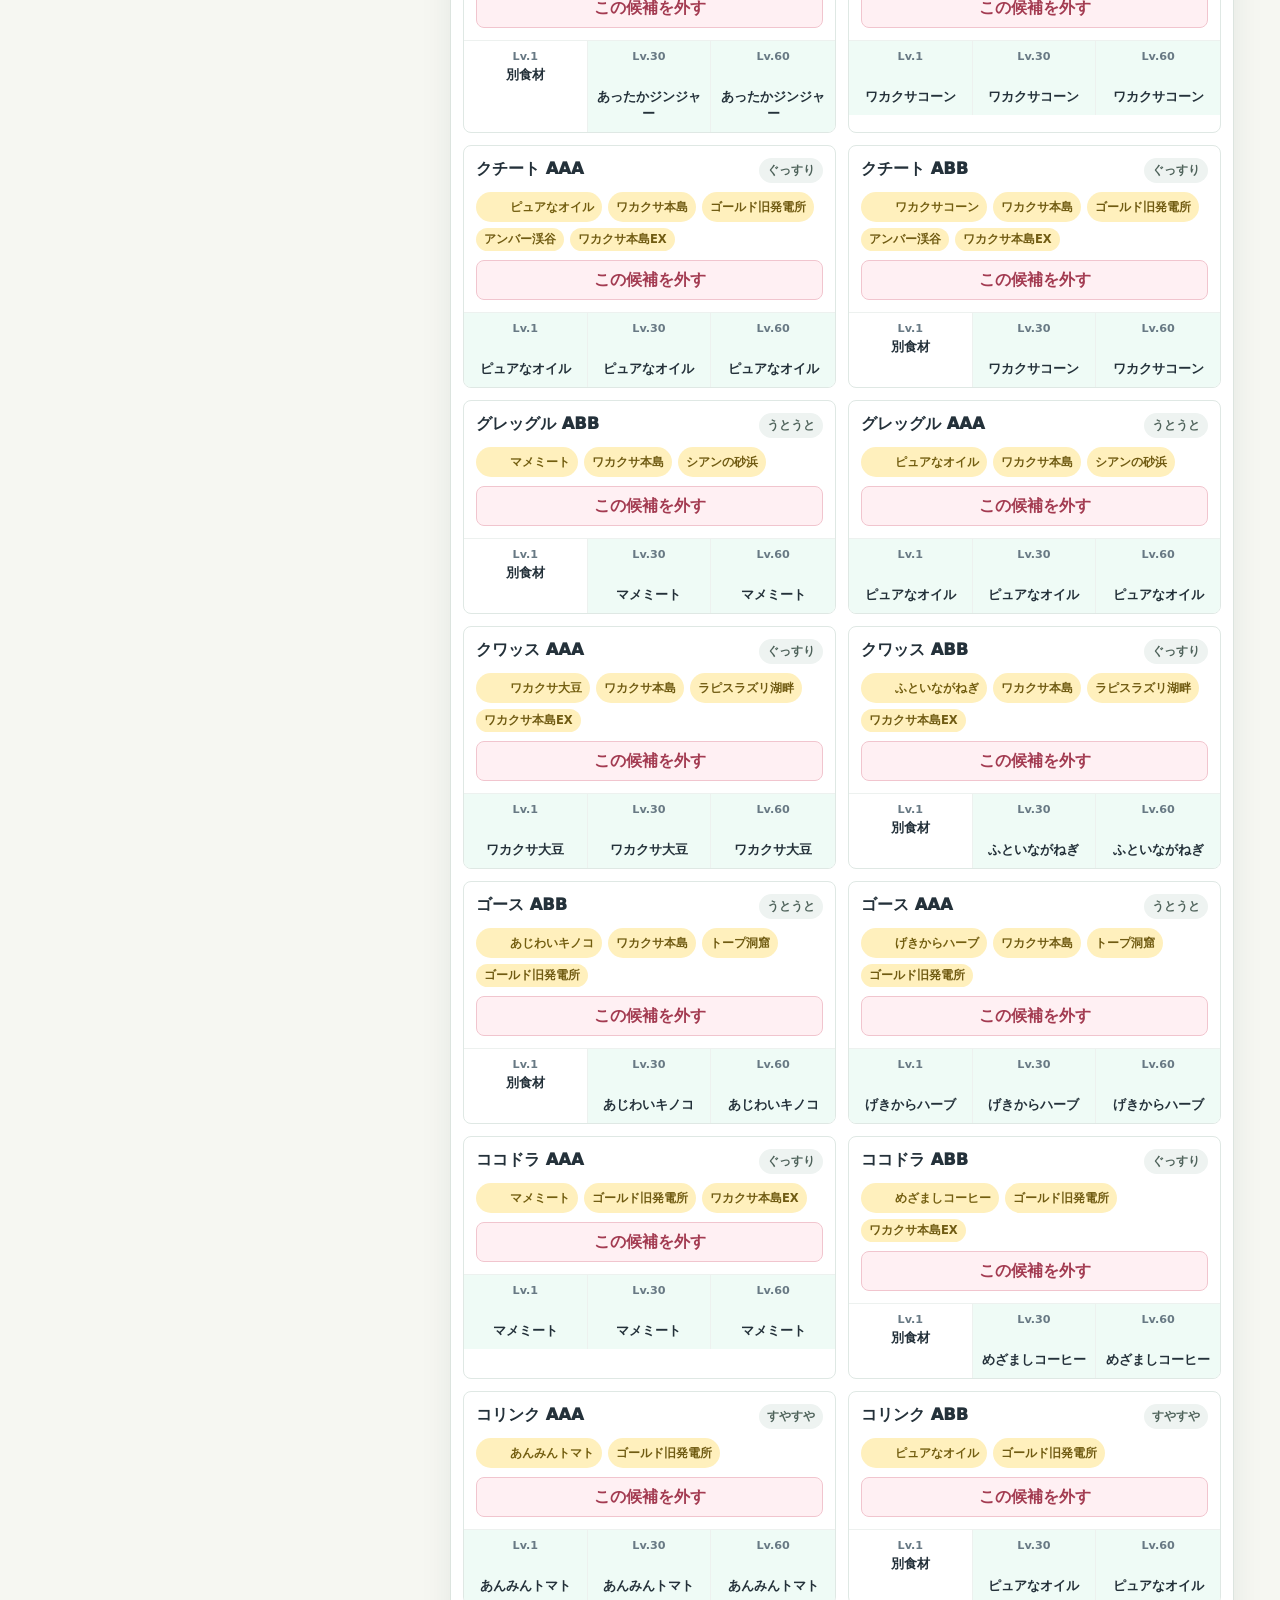
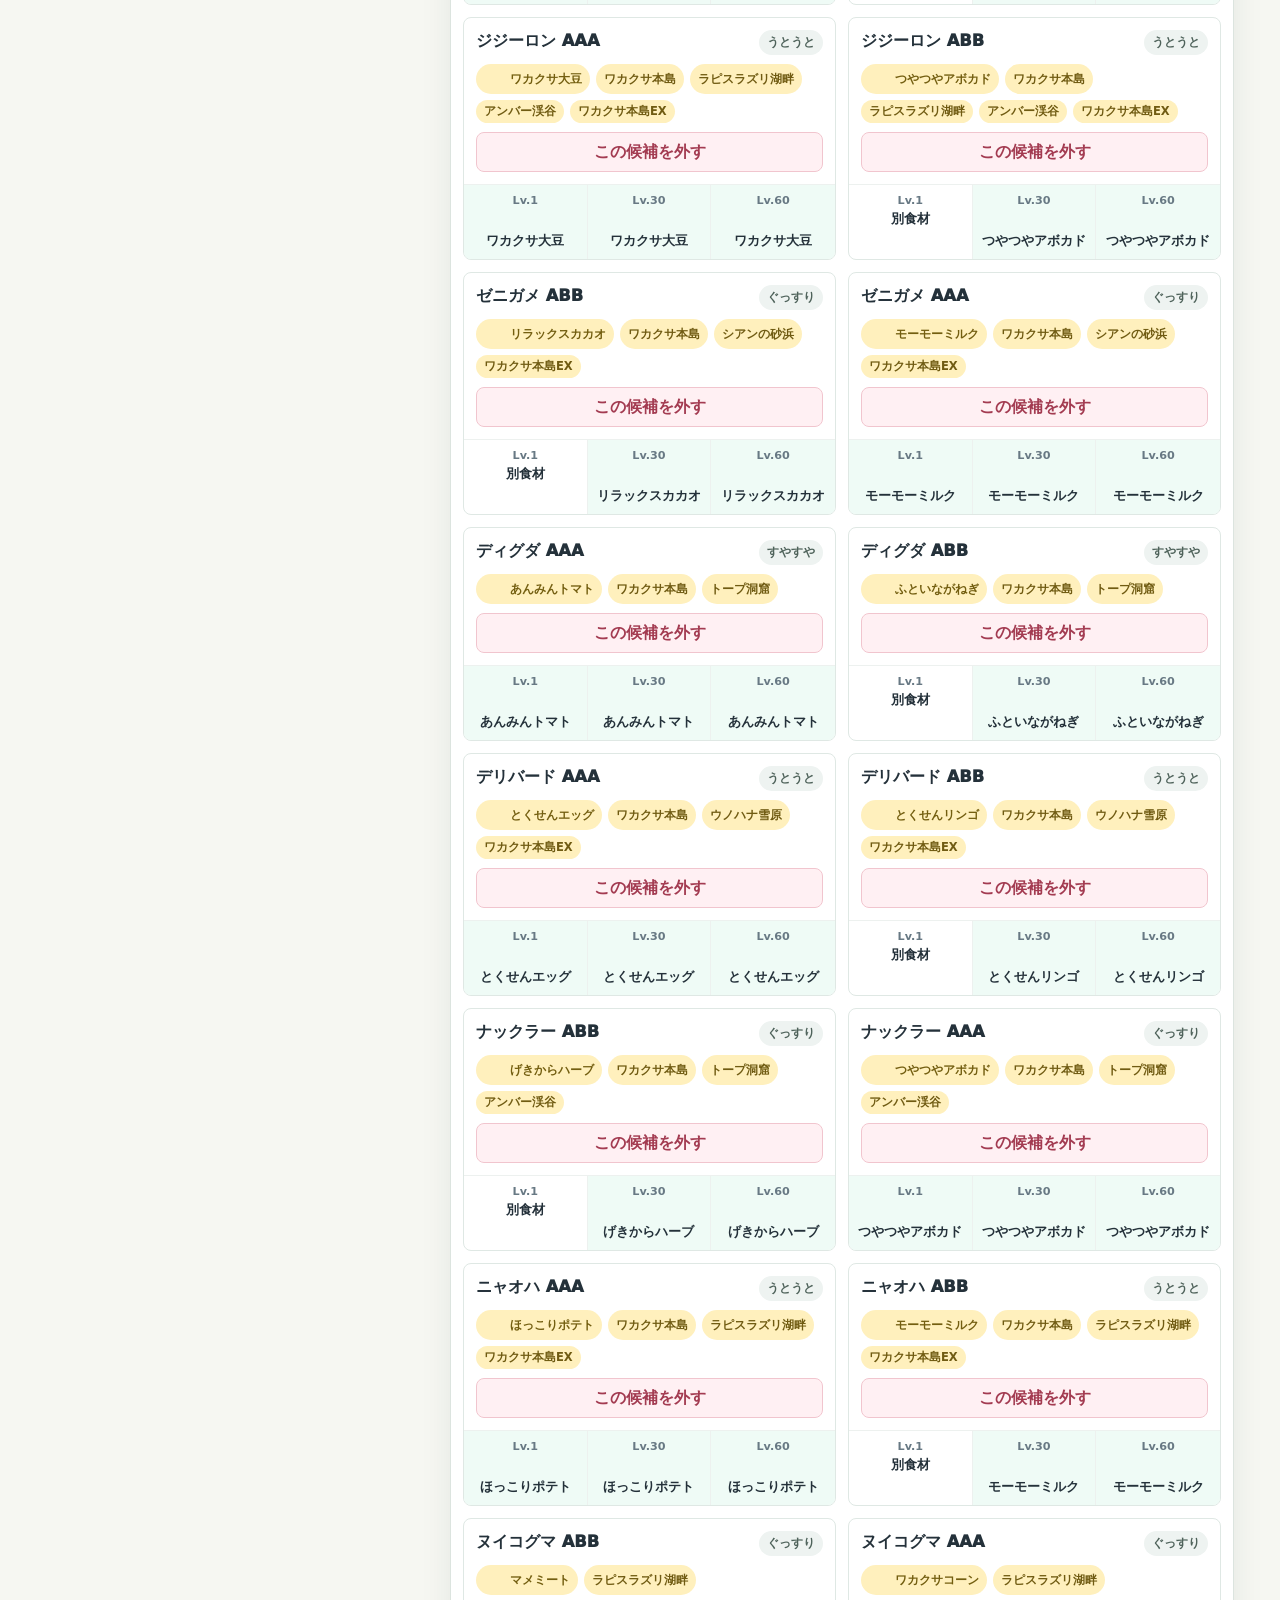
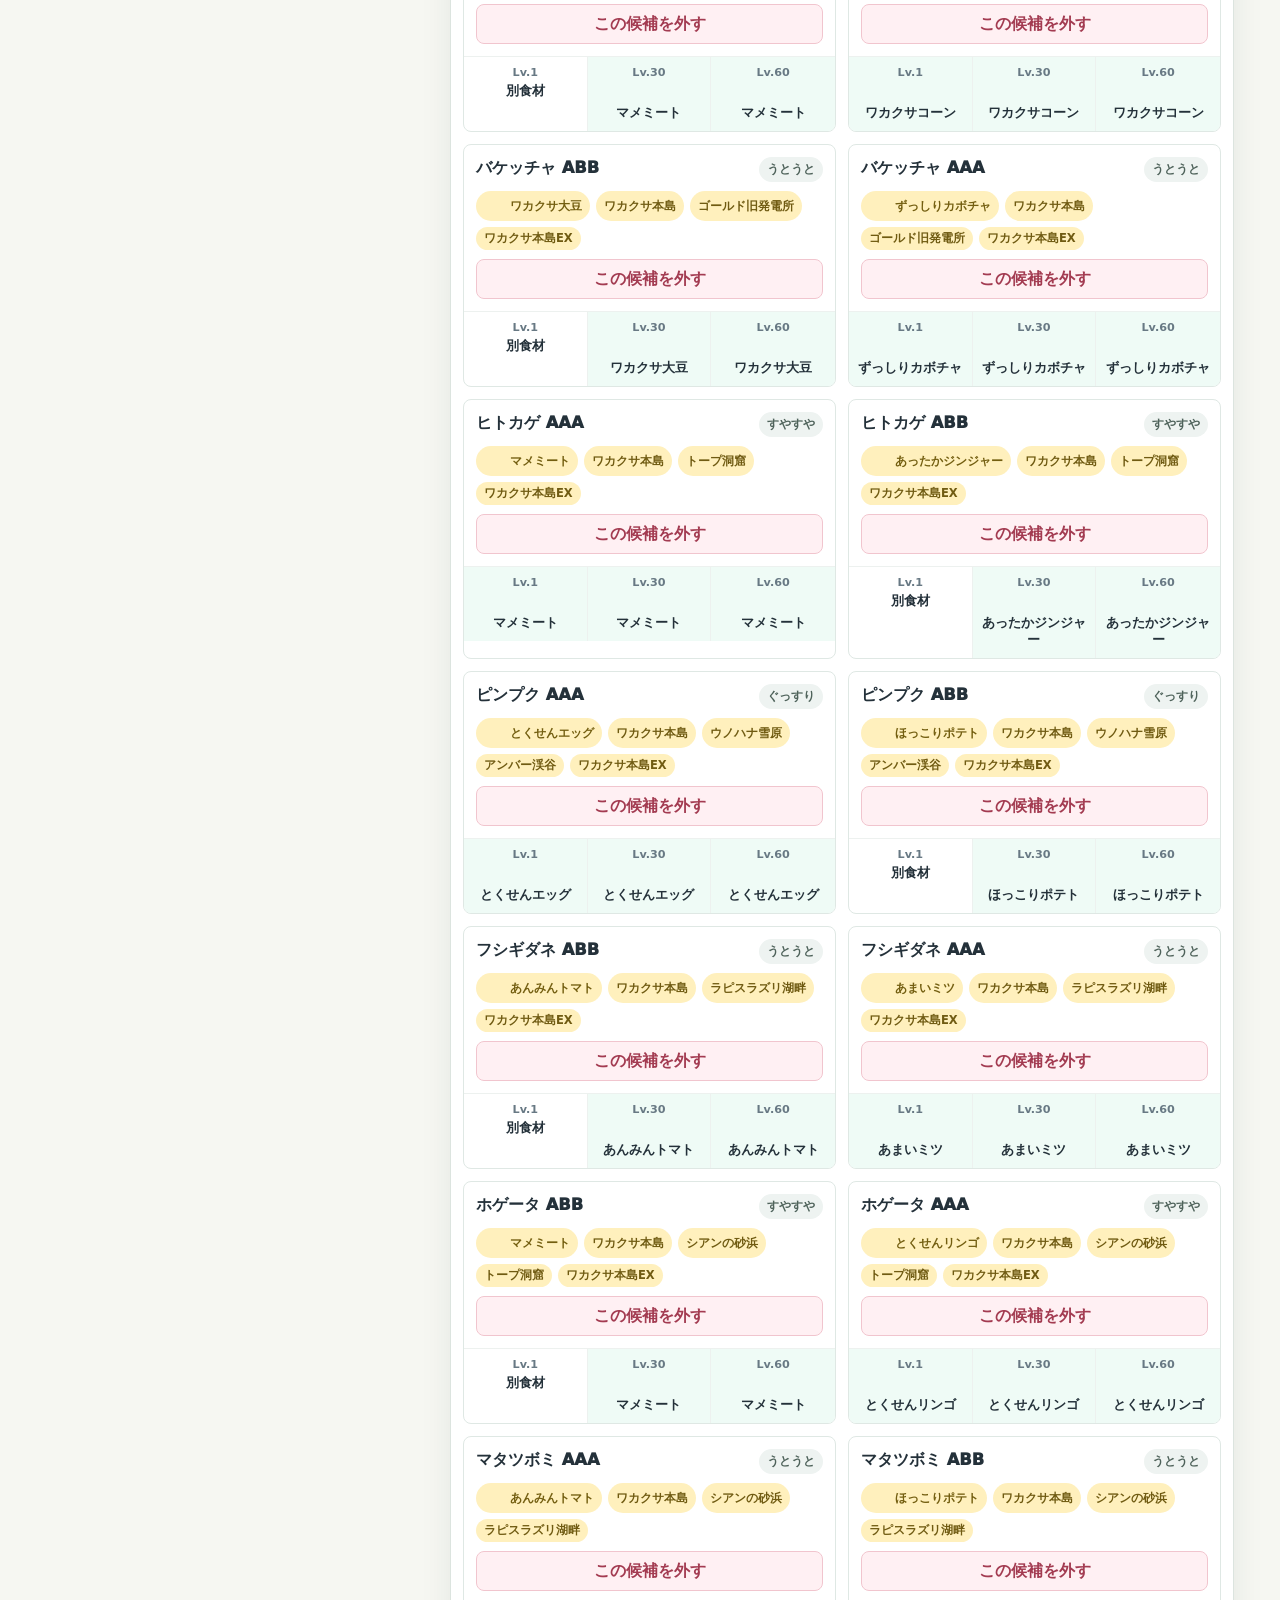
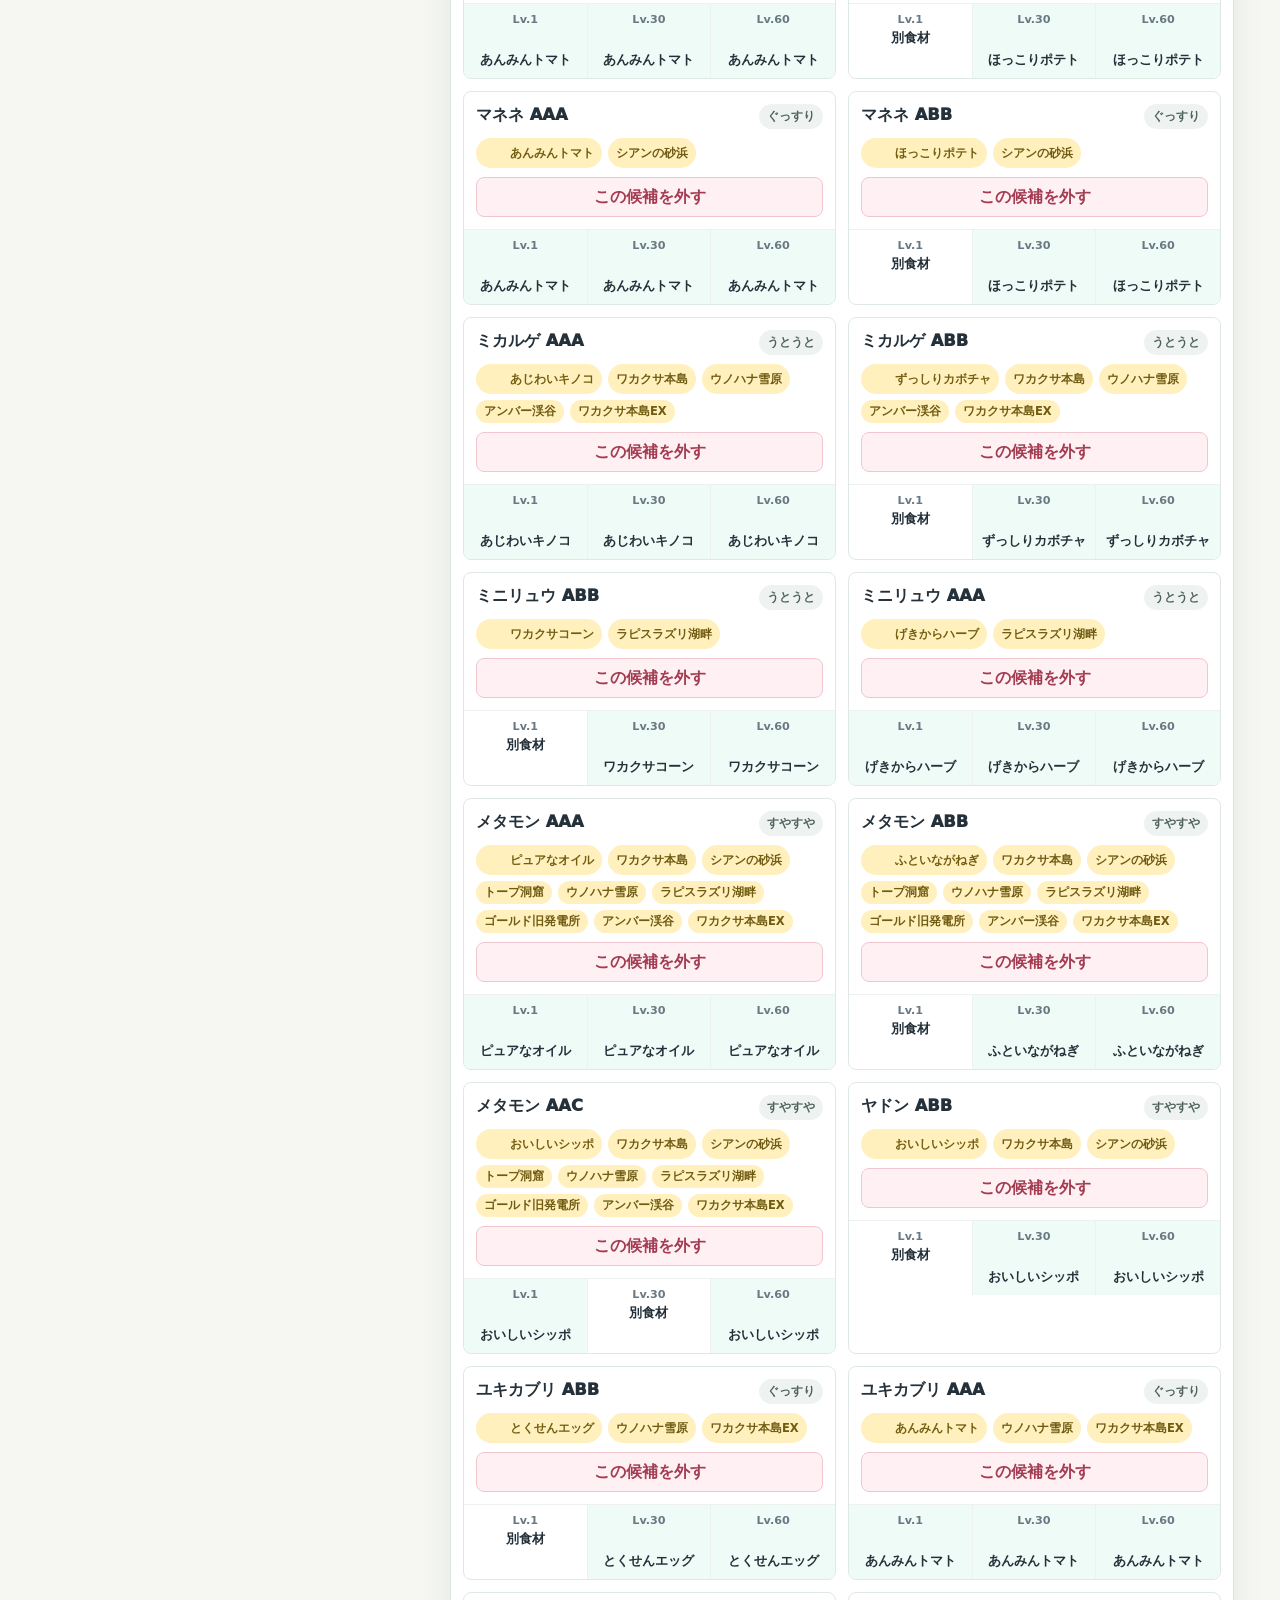
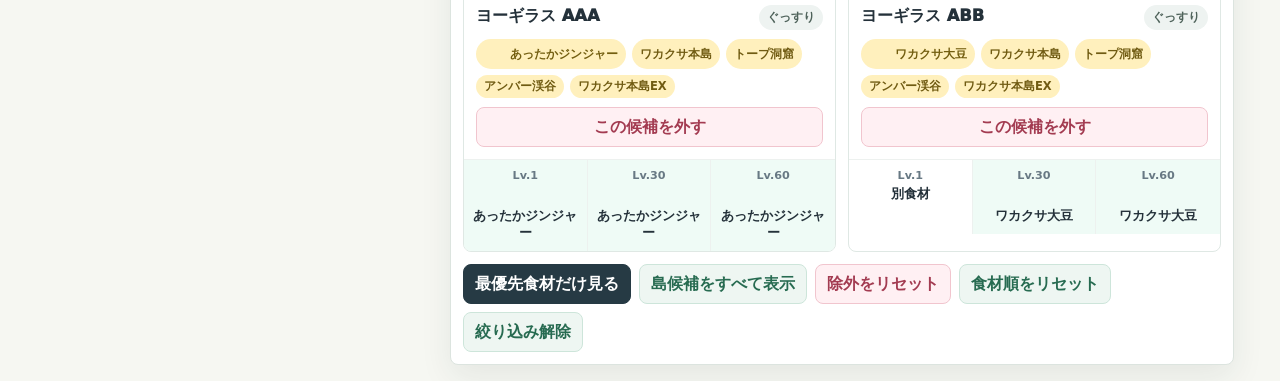
==== commit eef4a6bb: "Update print statement from 'Hello' to 'Goodbye'" ====
--- a/index.html
+++ b/index.html
@@ -1,30 +1,33 @@
 <!doctype html><html lang="ja"><head><meta charset="utf-8"><meta name="viewport" content="width=device-width,initial-scale=1"><title>ポケスリ食材厳選ロードマップ</title><link rel="icon" type="image/png" href="icon.png"><link rel="apple-touch-icon" href="icon.png"><meta name="theme-color" content="#e1f4e9"><style>
-:root{--bg:#f6f7f2;--ink:#24313a;--muted:#687984;--line:#dce4df;--panel:#fff;--done:#cfeee1;--done-ink:#20684f;--use:#d9eafd;--use-ink:#2b5f8e;--urgent:#f8d6dc;--urgent-ink:#a33b51;--field:#fff0bd;--shadow:0 12px 32px rgba(31,45,50,.08)}*{box-sizing:border-box}body{margin:0;font-family:system-ui,-apple-system,BlinkMacSystemFont,"Segoe UI",sans-serif;background:var(--bg);color:var(--ink)}button,input,select{font:inherit}button{border:0;cursor:pointer}header{border-bottom:1px solid var(--line);background:linear-gradient(135deg,#e1f4e9,#fff1c4 52%,#dcecff)}.wrap{width:min(1220px,100%);margin:0 auto;padding:16px}.top{display:grid;gap:14px}.title-row{display:flex;align-items:center;justify-content:space-between;gap:12px}.brand{display:flex;align-items:center;gap:12px;min-width:0}.app-icon{width:58px;height:58px;border-radius:14px;object-fit:cover;border:2px solid rgba(36,49,58,.18);box-shadow:0 8px 18px rgba(31,45,50,.14);flex:0 0 auto}h1{margin:0;font-size:clamp(1.35rem,5vw,2.2rem);line-height:1.08;letter-spacing:0}.subtitle{margin:6px 0 0;color:var(--muted);font-size:.92rem}.badge{display:inline-flex;align-items:center;justify-content:center;min-height:32px;padding:6px 10px;border-radius:999px;background:rgba(255,255,255,.8);border:1px solid rgba(74,111,97,.2);color:#426459;font-size:.78rem;font-weight:850;white-space:nowrap}.toolbar{display:grid;grid-template-columns:minmax(0,1.2fr) repeat(4,minmax(130px,.45fr));gap:10px}label{display:block;margin-bottom:5px;color:var(--muted);font-size:.75rem;font-weight:850}input,select{width:100%;min-height:44px;padding:10px 12px;border:1px solid var(--line);border-radius:8px;background:#fff;color:var(--ink);outline:none}main.wrap{display:grid;grid-template-columns:390px minmax(0,1fr);gap:14px;align-items:start}.panel{background:var(--panel);border:1px solid var(--line);border-radius:8px;box-shadow:var(--shadow);overflow:hidden}.panel-head{display:flex;align-items:center;justify-content:space-between;gap:8px;padding:12px 14px;border-bottom:1px solid #edf1ef}.panel-title{margin:0;font-size:.95rem}.stats{display:grid;grid-template-columns:repeat(3,1fr);gap:8px;padding:12px}.stat{padding:10px 8px;border:1px solid #e2e9e5;border-radius:8px;background:#f9fbfa}.stat b{display:block;font-size:1.3rem;line-height:1}.stat span{color:var(--muted);font-size:.72rem;font-weight:850}.ingredients{display:grid;gap:8px;padding:12px}.ingredient{display:grid;grid-template-columns:36px minmax(0,1fr);gap:9px;align-items:center;padding:10px;border:1px solid #e0e8e4;border-radius:8px;background:#fff}.ingredient.active{border-color:#67b990;box-shadow:0 0 0 3px rgba(103,185,144,.16)}.icon{width:36px;height:36px;display:grid;place-items:center;border-radius:8px;background:#f4f8f6;font-size:1.16rem}.ingredient-body{display:grid;gap:7px;min-width:0}.ingredient-top{display:grid;grid-template-columns:minmax(0,1fr) auto minmax(132px,.7fr);align-items:center;gap:8px}.ingredient-name{padding:0;background:transparent;color:var(--ink);font-weight:950;text-align:left;overflow-wrap:anywhere}.sort-actions{display:flex;gap:4px}.sort-btn{width:32px;min-height:32px;border-radius:7px;background:#f4f8f6;color:#52635c;border:1px solid #dce4df;font-weight:950}.ingredient select{min-height:36px;padding:6px 8px;font-size:.78rem;font-weight:850}.chips{display:flex;flex-wrap:wrap;gap:6px}.chip{border-radius:999px;padding:4px 8px;background:#edf1ef;color:#52635c;font-size:.72rem;font-weight:850}.chip.done{background:var(--done);color:var(--done-ink)}.chip.use{background:var(--use);color:var(--use-ink)}.chip.urgent{background:var(--urgent);color:var(--urgent-ink)}.chip.field{background:var(--field);color:#705b12}.tabs{display:flex;gap:6px;padding:6px;border-bottom:1px solid var(--line);background:#fff;position:sticky;top:0;z-index:2}.tab{flex:1;min-height:40px;border-radius:7px;background:transparent;color:var(--muted);font-weight:900}.tab.active{background:var(--use);color:var(--use-ink)}.content{padding:12px}.cards,.islands{display:grid;grid-template-columns:repeat(auto-fill,minmax(250px,1fr));gap:12px}.card,.island{min-width:0;overflow:hidden;border:1px solid #dfe8e4;border-radius:8px;background:#fff}.card-body,.island{display:grid;gap:9px;padding:12px}.name-row{display:flex;align-items:start;justify-content:space-between;gap:8px}.pokemon-name{font-weight:950;font-size:1.02rem;overflow-wrap:anywhere}.sleep{padding:5px 8px;border-radius:999px;background:#eef3f1;color:#4e625a;font-size:.72rem;font-weight:900;white-space:nowrap}.slots{display:grid;grid-template-columns:repeat(3,1fr);border-top:1px solid #edf1ef}.slot{min-width:0;padding:9px 7px;text-align:center;border-right:1px solid #edf1ef}.slot:last-child{border-right:0}.slot.hit{background:#effbf6}.slot strong{display:block;margin-bottom:4px;color:var(--muted);font-size:.7rem}.slot span{display:block;font-size:.8rem;font-weight:850;overflow-wrap:anywhere}.score{font-size:1.55rem;line-height:1;font-weight:950}.group{display:grid;gap:5px}.group-title{font-size:.76rem;font-weight:950;color:var(--muted)}.actions{display:flex;flex-wrap:wrap;gap:8px;padding:0 12px 12px}.button{min-height:40px;padding:8px 11px;border-radius:8px;border:1px solid #cde5da;background:#eef6f2;color:#276b51;font-weight:900}.button.dark{border-color:#263a44;background:#263a44;color:#fff}.button.danger{border-color:#f1c5ce;background:#fff0f3;color:#a33b51}.empty{padding:28px 12px;text-align:center;color:var(--muted);font-weight:850}.hidden{display:none!important}@media(max-width:1000px){.toolbar{grid-template-columns:1fr 1fr}main.wrap{grid-template-columns:1fr}.ingredients{grid-template-columns:repeat(2,minmax(0,1fr))}}@media(max-width:620px){.wrap{padding:12px}.title-row{align-items:start;flex-direction:column}.brand{align-items:flex-start}.app-icon{width:52px;height:52px}.toolbar,.ingredients,.cards,.islands{grid-template-columns:1fr}.ingredient-top{grid-template-columns:1fr}.sort-actions{justify-content:flex-start}}
-</style></head><body><header><div class="wrap top"><div class="title-row"><div class="brand"><img class="app-icon" src="icon.png" alt="" onerror="this.style.display='none'"><div><h1>ポケスリ食材厳選ロードマップ</h1><p class="subtitle">AAA単独 / AAA+ABB総合を切り替え。候補の個別除外と食材並び替えに対応。</p></div></div><span class="badge">食材得意・2枠以上候補</span></div><div class="toolbar"><div><label for="search">検索</label><input id="search" type="search" placeholder="食材・ポケモン・島・睡眠タイプ"></div><div><label for="modeFilter">候補モード</label><select id="modeFilter"><option value="all">AAA+ABB総合</option><option value="aaa">AAAのみ</option></select></div><div><label for="statusFilter">厳選状況</label><select id="statusFilter"><option value="all">すべて</option><option value="urgent">至急厳選必要</option><option value="use">妥協個体使用中</option><option value="done">厳選終了</option><option value="unset">未設定</option></select></div><div><label for="fieldFilter">出現フィールド</label><select id="fieldFilter"><option value="all">すべての島</option></select></div><div><label for="sleepFilter">睡眠タイプ</label><select id="sleepFilter"><option value="all">すべて</option><option>うとうと</option><option>すやすや</option><option>ぐっすり</option></select></div></div></div></header><main class="wrap"><aside class="panel"><div class="panel-head"><h2 class="panel-title">食材の状況</h2><button id="resetStatus" class="button" type="button">初期化</button></div><div class="stats"><div class="stat"><b id="urgentCount">0</b><span>至急</span></div><div class="stat"><b id="useCount">0</b><span>妥協</span></div><div class="stat"><b id="doneCount">0</b><span>終了</span></div></div><div id="ingredientList" class="ingredients"></div></aside><section class="panel"><div class="tabs"><button class="tab active" type="button" data-tab="pokemon">候補ポケモン</button><button class="tab" type="button" data-tab="island">行く島</button></div><div id="pokemonTab" class="content"><div id="pokemonCards" class="cards"></div><div id="emptyPokemon" class="empty hidden">条件に合う候補がありません。</div></div><div id="islandTab" class="content hidden"><div id="islandCards" class="islands"></div><div class="panel" style="margin-top:12px"><div class="panel-head"><h2 class="panel-title">参考記録: ワカクサ系</h2></div><div id="referenceCards" class="islands content"></div></div></div><div class="actions"><button id="showUrgent" class="button dark" type="button">至急食材だけ見る</button><button id="toggleRest" class="button" type="button">島候補をすべて表示</button><button id="resetExcluded" class="button danger" type="button">除外をリセット</button><button id="resetOrder" class="button" type="button">食材順をリセット</button><button id="clearFilters" class="button" type="button">絞り込み解除</button></div></section></main><script>
-const ingredients=[["sausage","まめミート","🥩"],["egg","とくせんエッグ","🥚"],["ginger","あったかジンジャー","🫚"],["mushroom","あじわいキノコ","🍄"],["tomato","あんみんトマト","🍅"],["cacao","リラックスカカオ","🍫"],["oil","ピュアなオイル","🫙"],["soy","ワカクサ大豆","🫘"],["honey","あまいミツ","🍯"],["leek","ふといながねぎ","🌱"],["potato","ほっこりポテト","🥔"],["corn","ワカクサコーン","🌽"],["coffee","めざましコーヒー","☕"],["herb","げきからハーブ","🌿"],["pumpkin","ずっしりカボチャ","🎃"],["avocado","つやつやアボカド","🥑"],["milk","モーモーミルク","🥛"],["apple","とくせんリンゴ","🍎"],["tail","おいしいシッポ","〰️"]];
+:root{--bg:#f6f7f2;--ink:#24313a;--muted:#687984;--line:#dce4df;--panel:#fff;--priority:#f8d6dc;--priority-ink:#a33b51;--future:#fff0bd;--future-ink:#735e10;--temp:#d9eafd;--temp-ink:#2b5f8e;--done:#cfeee1;--done-ink:#20684f;--field:#fff0bd;--shadow:0 12px 32px rgba(31,45,50,.08)}*{box-sizing:border-box}body{margin:0;font-family:system-ui,-apple-system,BlinkMacSystemFont,"Segoe UI",sans-serif;background:var(--bg);color:var(--ink)}button,input,select{font:inherit}button{border:0;cursor:pointer}header{border-bottom:1px solid var(--line);background:linear-gradient(135deg,#e1f4e9,#fff1c4 52%,#dcecff)}.wrap{width:min(1220px,100%);margin:0 auto;padding:16px}.top{display:grid;gap:14px}.title-row{display:flex;align-items:center;justify-content:space-between;gap:12px}.brand{display:flex;align-items:center;gap:12px;min-width:0}.app-icon{width:58px;height:58px;border-radius:14px;object-fit:cover;border:2px solid rgba(36,49,58,.18);box-shadow:0 8px 18px rgba(31,45,50,.14);flex:0 0 auto}h1{margin:0;font-size:clamp(1.35rem,5vw,2.2rem);line-height:1.08;letter-spacing:0}.subtitle{margin:6px 0 0;color:var(--muted);font-size:.92rem}.badge{display:inline-flex;align-items:center;justify-content:center;min-height:32px;padding:6px 10px;border-radius:999px;background:rgba(255,255,255,.8);border:1px solid rgba(74,111,97,.2);color:#426459;font-size:.78rem;font-weight:850;white-space:nowrap}.toolbar{display:grid;grid-template-columns:minmax(0,1.2fr) repeat(4,minmax(130px,.45fr));gap:10px}label{display:block;margin-bottom:5px;color:var(--muted);font-size:.75rem;font-weight:850}input,select{width:100%;min-height:44px;padding:10px 12px;border:1px solid var(--line);border-radius:8px;background:#fff;color:var(--ink);outline:none}.icon-filter{display:flex;flex-wrap:wrap;gap:8px}.filter-icon{width:44px;height:44px;border-radius:10px;background:#fff;border:1px solid #dfe8e4;display:grid;place-items:center}.filter-icon.active{border-color:#67b990;box-shadow:0 0 0 3px rgba(103,185,144,.18)}main.wrap{display:grid;grid-template-columns:390px minmax(0,1fr);gap:14px;align-items:start}.panel{background:var(--panel);border:1px solid var(--line);border-radius:8px;box-shadow:var(--shadow);overflow:hidden}.panel-head{display:flex;align-items:center;justify-content:space-between;gap:8px;padding:12px 14px;border-bottom:1px solid #edf1ef}.panel-title{margin:0;font-size:.95rem}.stats{display:grid;grid-template-columns:repeat(4,1fr);gap:8px;padding:12px}.stat{padding:10px 8px;border:1px solid #e2e9e5;border-radius:8px;background:#f9fbfa}.stat b{display:block;font-size:1.2rem;line-height:1}.stat span{color:var(--muted);font-size:.68rem;font-weight:850}.ingredients{display:grid;gap:8px;padding:12px}.ingredient{display:grid;grid-template-columns:40px minmax(0,1fr);gap:9px;align-items:center;padding:10px;border:1px solid #e0e8e4;border-radius:8px;background:#fff}.ingredient.active{border-color:#67b990;box-shadow:0 0 0 3px rgba(103,185,144,.16)}.ingredient-body{display:grid;gap:7px;min-width:0}.ingredient-top{display:grid;grid-template-columns:minmax(0,1fr) auto minmax(132px,.7fr);align-items:center;gap:8px}.ingredient-name{padding:0;background:transparent;color:var(--ink);font-weight:950;text-align:left;overflow-wrap:anywhere}.sort-actions{display:flex;gap:4px}.sort-btn{width:32px;min-height:32px;border-radius:7px;background:#f4f8f6;color:#52635c;border:1px solid #dce4df;font-weight:950}.ingredient select{min-height:36px;padding:6px 8px;font-size:.78rem;font-weight:850}.food-sprite{display:inline-block;width:34px;height:34px;border-radius:9px;background-image:url("ingredient-icons.png");background-size:600% 400%;background-position:var(--pos);background-repeat:no-repeat;vertical-align:middle}.food-sprite.small{width:22px;height:22px;border-radius:6px}.chips{display:flex;flex-wrap:wrap;gap:6px}.chip{border-radius:999px;padding:4px 8px;background:#edf1ef;color:#52635c;font-size:.72rem;font-weight:850;display:inline-flex;align-items:center;gap:4px}.chip.priority{background:var(--priority);color:var(--priority-ink)}.chip.future{background:var(--future);color:var(--future-ink)}.chip.temp{background:var(--temp);color:var(--temp-ink)}.chip.done{background:var(--done);color:var(--done-ink)}.chip.field{background:var(--field);color:#705b12}.tabs{display:flex;gap:6px;padding:6px;border-bottom:1px solid var(--line);background:#fff;position:sticky;top:0;z-index:2}.tab{flex:1;min-height:40px;border-radius:7px;background:transparent;color:var(--muted);font-weight:900}.tab.active{background:var(--temp);color:var(--temp-ink)}.content{padding:12px}.cards,.islands{display:grid;grid-template-columns:repeat(auto-fill,minmax(250px,1fr));gap:12px}.card,.island{min-width:0;overflow:hidden;border:1px solid #dfe8e4;border-radius:8px;background:#fff}.card-body,.island{display:grid;gap:9px;padding:12px}.name-row{display:flex;align-items:start;justify-content:space-between;gap:8px}.pokemon-name{font-weight:950;font-size:1.02rem;overflow-wrap:anywhere}.sleep{padding:5px 8px;border-radius:999px;background:#eef3f1;color:#4e625a;font-size:.72rem;font-weight:900;white-space:nowrap}.slots{display:grid;grid-template-columns:repeat(3,1fr);border-top:1px solid #edf1ef}.slot{min-width:0;padding:9px 7px;text-align:center;border-right:1px solid #edf1ef}.slot:last-child{border-right:0}.slot.hit{background:#effbf6}.slot strong{display:block;margin-bottom:4px;color:var(--muted);font-size:.7rem}.slot span{display:block;font-size:.8rem;font-weight:850;overflow-wrap:anywhere}.score{font-size:1.55rem;line-height:1;font-weight:950}.group{display:grid;gap:5px}.group-title{font-size:.76rem;font-weight:950;color:var(--muted)}.actions{display:flex;flex-wrap:wrap;gap:8px;padding:0 12px 12px}.button{min-height:40px;padding:8px 11px;border-radius:8px;border:1px solid #cde5da;background:#eef6f2;color:#276b51;font-weight:900}.button.dark{border-color:#263a44;background:#263a44;color:#fff}.button.danger{border-color:#f1c5ce;background:#fff0f3;color:#a33b51}.empty{padding:28px 12px;text-align:center;color:var(--muted);font-weight:850}.hidden{display:none!important}@media(max-width:1000px){.toolbar{grid-template-columns:1fr 1fr}main.wrap{grid-template-columns:1fr}.ingredients{grid-template-columns:repeat(2,minmax(0,1fr))}}@media(max-width:620px){.wrap{padding:12px}.title-row{align-items:start;flex-direction:column}.brand{align-items:flex-start}.app-icon{width:52px;height:52px}.toolbar,.ingredients,.cards,.islands{grid-template-columns:1fr}.ingredient-top{grid-template-columns:1fr}.sort-actions{justify-content:flex-start}.stats{grid-template-columns:repeat(2,1fr)}}
+</style></head><body><header><div class="wrap top"><div class="title-row"><div class="brand"><img class="app-icon" src="icon.png" alt="" onerror="this.style.display='none'"><div><h1>ポケスリ食材厳選ロードマップ</h1><p class="subtitle">ひらがな検索、複数食材検索、折りたたみ、優先度ランキング対応。</p></div></div><span class="badge">食材得意・2枠以上候補</span></div><div class="toolbar"><div><label for="search">検索</label><input id="search" type="search" placeholder="ひらがな・カタカナ・ポケモン・島"></div><div><label for="modeFilter">候補モード</label><select id="modeFilter"><option value="all">AAA+ABB総合</option><option value="aaa">AAAのみ</option></select></div><div><label for="statusFilter">厳選状況</label><select id="statusFilter"><option value="all">すべて</option><option value="priority">厳選最優先</option><option value="future">将来厳選</option><option value="temp">仮採用</option><option value="done">厳選終了</option></select></div><div><label for="fieldFilter">出現フィールド</label><select id="fieldFilter"><option value="all">すべての島</option></select></div><div><label for="sleepFilter">睡眠タイプ</label><select id="sleepFilter"><option value="all">すべて</option><option>うとうと</option><option>すやすや</option><option>ぐっすり</option></select></div></div><div><label>条件検索: 食材アイコン</label><div id="iconFilter" class="icon-filter"></div></div></div></header><main class="wrap"><aside class="panel"><div class="panel-head"><h2 class="panel-title">食材の状況</h2><button id="toggleIngredients" class="button" type="button">折りたたむ</button></div><div id="ingredientBody"><div class="stats"><div class="stat"><b id="priorityCount">0</b><span>最優先</span></div><div class="stat"><b id="futureCount">0</b><span>将来</span></div><div class="stat"><b id="tempCount">0</b><span>仮採用</span></div><div class="stat"><b id="doneCount">0</b><span>終了</span></div></div><div id="ingredientList" class="ingredients"></div></div></aside><section class="panel"><div class="tabs"><button class="tab active" type="button" data-tab="pokemon">候補ポケモン</button><button class="tab" type="button" data-tab="island">行く島</button></div><div id="pokemonTab" class="content"><div id="pokemonCards" class="cards"></div><div id="emptyPokemon" class="empty hidden">条件に合う候補がありません。</div></div><div id="islandTab" class="content hidden"><div id="islandCards" class="islands"></div><div class="panel" style="margin-top:12px"><div class="panel-head"><h2 class="panel-title">参考記録: ワカクサ系</h2></div><div id="referenceCards" class="islands content"></div></div></div><div class="actions"><button id="showPriority" class="button dark" type="button">最優先食材だけ見る</button><button id="toggleRest" class="button" type="button">島候補をすべて表示</button><button id="resetExcluded" class="button danger" type="button">除外をリセット</button><button id="resetOrder" class="button" type="button">食材順をリセット</button><button id="clearFilters" class="button" type="button">絞り込み解除</button></div></section></main><script>
+const ingredients=[["sausage","マメミート","まめミート"],["egg","とくせんエッグ","とくせんエッグ"],["ginger","あったかジンジャー","あったかジンジャー"],["mushroom","あじわいキノコ","あじわいキノコ"],["tomato","あんみんトマト","あんみんトマト"],["cacao","リラックスカカオ","リラックスカカオ"],["oil","ピュアなオイル","ピュアなオイル"],["soy","ワカクサ大豆","ワカクサ大豆"],["honey","あまいミツ","あまいミツ"],["leek","ふといながねぎ","ふといながねぎ"],["potato","ほっこりポテト","ほっこりポテト"],["corn","ワカクサコーン","ワカクサコーン"],["coffee","めざましコーヒー","めざましコーヒー"],["herb","げきからハーブ","げきからハーブ"],["pumpkin","ずっしりカボチャ","ずっしりカボチャ"],["avocado","つやつやアボカド","つやつやアボカド"],["milk","モーモーミルク","モーモーミルク"],["apple","とくせんリンゴ","とくせんリンゴ"],["tail","おいしいシッポ","おいしいシッポ"]];
+const iconPos={leek:"0% 0%",mushroom:"20% 0%",egg:"40% 0%",potato:"60% 0%",apple:"80% 0%",herb:"100% 0%",sausage:"0% 33.333%",milk:"20% 33.333%",honey:"40% 33.333%",oil:"60% 33.333%",ginger:"80% 33.333%",tomato:"100% 33.333%",cacao:"0% 66.666%",tail:"20% 66.666%",soy:"40% 66.666%",corn:"60% 66.666%",coffee:"80% 66.666%",pumpkin:"100% 66.666%",avocado:"0% 100%"};
 const fieldMap={1:"ワカクサ本島",2:"シアンの砂浜",3:"トープ洞窟",4:"ウノハナ雪原",5:"ラピスラズリ湖畔",6:"ゴールド旧発電所",7:"アンバー渓谷",8:"ワカクサ本島EX"},sleepMap={A:"うとうと",B:"すやすや",C:"ぐっすり"},referenceFields=new Set(["ワカクサ本島","ワカクサ本島EX"]);
 const pokemonInfo={"フシギダネ":{f:[1,5,8],s:"A"},"ヒトカゲ":{f:[1,3,8],s:"B"},"ゼニガメ":{f:[1,2,8],s:"C"},"ディグダ":{f:[1,3],s:"B"},"マタツボミ":{f:[1,2,5],s:"A"},"イシツブテ":{f:[1,3],s:"C"},"ゴース":{f:[1,3,6],s:"A"},"ガルーラ":{f:[1,2,8],s:"B"},"カイロス":{f:[1,2,7,8],s:"A"},"メタモン":{f:[1,2,3,4,5,6,7,8],s:"B"},"ヨーギラス":{f:[1,3,7,8],s:"C"},"アブソル":{f:[1,4,8],s:"A"},"グレッグル":{f:[1,2],s:"A"},"マネネ":{f:[2],s:"C"},"デリバード":{f:[1,4,8],s:"A"},"ユキカブリ":{f:[4,8],s:"C"},"ミニリュウ":{f:[5],s:"A"},"ヌイコグマ":{f:[5],s:"C"},"キュワワー":{f:[1,2,8],s:"B"},"ウッウ":{f:[1,2,4,8],s:"C"},"ニャオハ":{f:[1,5,8],s:"A"},"ホゲータ":{f:[1,2,3,8],s:"B"},"クワッス":{f:[1,5,8],s:"C"},"ウパー":{f:[1,2],s:"C"},"アゴジムシ":{f:[6],s:"A"},"コリンク":{f:[6],s:"B"},"ココドラ":{f:[6,8],s:"C"},"ウパー（パルデア）":{f:[1,3,8],s:"A"},"ピンプク":{f:[1,4,7,8],s:"C"},"クチート":{f:[1,6,7,8],s:"C"},"カモネギ":{f:[1,2,6,8],s:"C"},"バケッチャ":{f:[1,6,8],s:"A"},"ナックラー":{f:[1,3,7],s:"C"},"ミカルゲ":{f:[1,4,7,8],s:"A"},"アルクジラ":{f:[1,4,8],s:"C"},"アブリー":{f:[1,2,8],s:"B"},"ジジーロン":{f:[1,5,7,8],s:"A"},"ヤドン":{f:[1,2],s:"B"}};
 const raw=[["sausage","グレッグル","ABB"],["sausage","ホゲータ","ABB"],["sausage","カモネギ","ABB"],["sausage","アルクジラ","ABB"],["sausage","ヒトカゲ","AAA"],["sausage","ココドラ","AAA"],["sausage","ヌイコグマ","ABB"],["egg","ピンプク","AAA"],["egg","デリバード","AAA"],["egg","ユキカブリ","ABB"],["ginger","ヨーギラス","AAA"],["ginger","キュワワー","ABB"],["ginger","ガルーラ","AAA"],["ginger","ヒトカゲ","ABB"],["mushroom","ミカルゲ","AAA"],["mushroom","アゴジムシ","ABB"],["mushroom","ウパー","AAA"],["mushroom","ゴース","ABB"],["tomato","マタツボミ","AAA"],["tomato","コリンク","AAA"],["tomato","マネネ","AAA"],["tomato","ディグダ","AAA"],["tomato","ユキカブリ","AAA"],["tomato","フシギダネ","ABB"],["cacao","ウパー（パルデア）","AAA"],["cacao","アブソル","AAA"],["cacao","ゼニガメ","ABB"],["oil","グレッグル","AAA"],["oil","クチート","AAA"],["oil","アブリー","ABB"],["oil","メタモン","AAA"],["oil","ウッウ","AAA"],["oil","コリンク","ABB"],["soy","ジジーロン","AAA"],["soy","ヨーギラス","ABB"],["soy","バケッチャ","ABB"],["soy","イシツブテ","AAA"],["soy","クワッス","AAA"],["honey","アブリー","AAA"],["honey","フシギダネ","AAA"],["honey","カイロス","AAA"],["leek","カモネギ","AAA"],["leek","ディグダ","ABB"],["leek","メタモン","ABB"],["leek","クワッス","ABB"],["potato","アルクジラ","AAA"],["potato","マタツボミ","ABB"],["potato","マネネ","ABB"],["potato","ピンプク","ABB"],["potato","ニャオハ","AAA"],["potato","イシツブテ","ABB"],["potato","ガルーラ","ABB"],["potato","ウッウ","ABB"],["potato","ウパー","ABB"],["corn","キュワワー","AAA"],["corn","ミニリュウ","ABB"],["corn","クチート","ABB"],["corn","ヌイコグマ","AAA"],["coffee","アゴジムシ","AAA"],["coffee","ウパー（パルデア）","ABB"],["coffee","ココドラ","ABB"],["herb","ゴース","AAA"],["herb","ミニリュウ","AAA"],["herb","ナックラー","ABB"],["pumpkin","バケッチャ","AAA"],["pumpkin","ミカルゲ","ABB"],["avocado","ナックラー","AAA"],["avocado","ジジーロン","ABB"],["milk","ゼニガメ","AAA"],["milk","ニャオハ","ABB"],["apple","ホゲータ","AAA"],["apple","カイロス","ABB"],["apple","アブソル","ABB"],["apple","デリバード","ABB"],["tail","ヤドン","ABB"],["tail","メタモン","AAC"]];
-const infoMap=new Map(ingredients.map(([id,name,icon])=>[id,{name,icon}])),defaultStatus=Object.fromEntries(ingredients.map(([id])=>[id,"unset"]));let status={...defaultStatus,...JSON.parse(localStorage.getItem("sleepFoodStatusFinal")||"{}")},excluded=new Set(JSON.parse(localStorage.getItem("sleepFoodExcluded")||"[]")),ingredientOrder=JSON.parse(localStorage.getItem("sleepFoodIngredientOrder")||"[]"),selectedIngredient="",activeTab="pokemon",showAllIslands=false;const labels={unset:"未設定",done:"厳選終了",use:"妥協個体使用中",urgent:"至急厳選必要"},$=id=>document.getElementById(id),nameOf=id=>infoMap.get(id)?.name||id,iconOf=id=>infoMap.get(id)?.icon||"•",statusClass=v=>v==="done"?"done":v==="use"?"use":v==="urgent"?"urgent":"";
+const infoMap=new Map(ingredients.map(([id,name,kana])=>[id,{name,kana}])),defaultStatus=Object.fromEntries(ingredients.map(([id])=>[id,"future"]));let status={...defaultStatus,...JSON.parse(localStorage.getItem("sleepFoodStatusV2")||"{}")},excluded=new Set(JSON.parse(localStorage.getItem("sleepFoodExcluded")||"[]")),ingredientOrder=JSON.parse(localStorage.getItem("sleepFoodIngredientOrder")||"[]"),selectedIngredient="",selectedFoods=new Set(JSON.parse(localStorage.getItem("sleepFoodFilterIcons")||"[]")),activeTab="pokemon",showAllIslands=false,ingredientsCollapsed=JSON.parse(localStorage.getItem("sleepFoodCollapsed")||"false");const labels={priority:"厳選最優先",future:"将来厳選",temp:"仮採用",done:"厳選終了"},$=id=>document.getElementById(id),nameOf=id=>infoMap.get(id)?.name||id,kanaOf=id=>infoMap.get(id)?.kana||"",sprite=id=>`<span class="food-sprite" style="--pos:${iconPos[id]||"0% 0%"}"></span>`,spriteSmall=id=>`<span class="food-sprite small" style="--pos:${iconPos[id]||"0% 0%"}"></span>`,statusClass=v=>v==="priority"?"priority":v==="future"?"future":v==="temp"?"temp":"done";
 const candidates=raw.map(([ingredient,mon,pattern])=>{const info=pokemonInfo[mon]||{f:[],s:""};return{ingredient,mon,pattern,id:ingredient+"|"+mon+"|"+pattern,fields:info.f.map(n=>fieldMap[n]),sleep:sleepMap[info.s]||""}});
+function norm(s){return String(s).toLowerCase().replace(/[ぁ-ん]/g,ch=>String.fromCharCode(ch.charCodeAt(0)+96)).replace(/\s/g,"")}
 function orderedIngredients(){const map=new Map(ingredients.map(x=>[x[0],x]));const ordered=ingredientOrder.map(id=>map.get(id)).filter(Boolean);const rest=ingredients.filter(([id])=>!ingredientOrder.includes(id));return[...ordered,...rest]}
 function moveIngredient(id,dir){const ids=orderedIngredients().map(([x])=>x),i=ids.indexOf(id),n=i+dir;if(i<0||n<0||n>=ids.length)return;[ids[i],ids[n]]=[ids[n],ids[i]];ingredientOrder=ids;save();renderAll()}
 function slotsFor(c){if(c.pattern==="AAA")return[c.ingredient,c.ingredient,c.ingredient];if(c.pattern==="ABB")return["other",c.ingredient,c.ingredient];if(c.pattern==="AAC")return[c.ingredient,"other",c.ingredient];return["other",c.ingredient,c.ingredient]}
-function save(){localStorage.setItem("sleepFoodStatusFinal",JSON.stringify(status));localStorage.setItem("sleepFoodExcluded",JSON.stringify([...excluded]));localStorage.setItem("sleepFoodIngredientOrder",JSON.stringify(ingredientOrder))}
+function save(){localStorage.setItem("sleepFoodStatusV2",JSON.stringify(status));localStorage.setItem("sleepFoodExcluded",JSON.stringify([...excluded]));localStorage.setItem("sleepFoodIngredientOrder",JSON.stringify(ingredientOrder));localStorage.setItem("sleepFoodFilterIcons",JSON.stringify([...selectedFoods]));localStorage.setItem("sleepFoodCollapsed",JSON.stringify(ingredientsCollapsed))}
 function fillFields(){Object.values(fieldMap).forEach(f=>$("fieldFilter").add(new Option(f,f)))}
 function modeOk(c){const m=$("modeFilter").value;return m==="all"||c.pattern==="AAA"}
-function activeIds(){const f=$("statusFilter").value;return orderedIngredients().map(([id])=>id).filter(id=>!selectedIngredient||id===selectedIngredient).filter(id=>f==="all"||status[id]===f)}
-function queryOk(c){const q=$("search").value.trim().toLowerCase();if(!q)return true;return[c.mon,c.pattern,c.sleep,...c.fields,nameOf(c.ingredient)].join(" ").toLowerCase().includes(q)}
+function activeIds(){const f=$("statusFilter").value;return orderedIngredients().map(([id])=>id).filter(id=>!selectedIngredient||id===selectedIngredient).filter(id=>!selectedFoods.size||selectedFoods.has(id)).filter(id=>f==="all"||status[id]===f)}
+function queryOk(c){const q=norm($("search").value);if(!q)return true;return norm([c.mon,c.pattern,c.sleep,...c.fields,nameOf(c.ingredient),kanaOf(c.ingredient)].join(" ")).includes(q)}
 function usableCandidates(){return candidates.filter(c=>modeOk(c)&&!excluded.has(c.id))}
-function filtered(){const ids=activeIds(),field=$("fieldFilter").value,sleep=$("sleepFilter").value;return usableCandidates().filter(c=>ids.includes(c.ingredient)).filter(c=>field==="all"||c.fields.includes(field)).filter(c=>sleep==="all"||c.sleep===sleep).filter(queryOk).sort((a,b)=>(status[b.ingredient]==="urgent")-(status[a.ingredient]==="urgent")||(status[b.ingredient]==="use")-(status[a.ingredient]==="use")||a.mon.localeCompare(b.mon,"ja"))}
-function renderIngredients(){$("ingredientList").innerHTML=orderedIngredients().map(([id,name,icon])=>{const cs=usableCandidates().filter(c=>c.ingredient===id),fs=[...new Set(cs.flatMap(c=>c.fields))];return`<div class="ingredient ${selectedIngredient===id?"active":""}"><button class="icon" type="button" data-pick="${id}">${icon}</button><div class="ingredient-body"><div class="ingredient-top"><button class="ingredient-name" type="button" data-pick="${id}">${name}</button><div class="sort-actions"><button class="sort-btn" type="button" data-move="${id}" data-dir="-1">↑</button><button class="sort-btn" type="button" data-move="${id}" data-dir="1">↓</button></div><select data-status="${id}">${Object.entries(labels).map(([v,l])=>`<option value="${v}" ${status[id]===v?"selected":""}>${l}</option>`).join("")}</select></div><div class="chips"><span class="chip ${statusClass(status[id])}">${labels[status[id]]}</span><span class="chip">${cs.length}候補</span><span class="chip field">${fs.length}島</span></div></div></div>`}).join("");$("urgentCount").textContent=ingredients.filter(([id])=>status[id]==="urgent").length;$("useCount").textContent=ingredients.filter(([id])=>status[id]==="use").length;$("doneCount").textContent=ingredients.filter(([id])=>status[id]==="done").length}
-function renderPokemon(){const list=filtered();$("pokemonCards").innerHTML=list.map(c=>`<article class="card"><div class="card-body"><div class="name-row"><div class="pokemon-name">${c.mon} ${c.pattern}</div><span class="sleep">${c.sleep}</span></div><div class="chips"><span class="chip ${statusClass(status[c.ingredient])}">${iconOf(c.ingredient)} ${nameOf(c.ingredient)}</span>${c.fields.map(f=>`<span class="chip field">${f}</span>`).join("")}</div><button class="button danger" type="button" data-exclude="${c.id}">この候補を外す</button></div><div class="slots">${slotsFor(c).map((s,i)=>`<div class="slot ${s===c.ingredient?"hit":""}"><strong>Lv.${i===0?"1":i===1?"30":"60"}</strong><span>${s==="other"?"別食材":iconOf(s)+" "+nameOf(s)}</span></div>`).join("")}</div></article>`).join("");$("emptyPokemon").classList.toggle("hidden",list.length>0)}
-function makeRows(reference){const ids=activeIds(),fieldFilter=$("fieldFilter").value,sleepFilter=$("sleepFilter").value,rows=[];Object.values(fieldMap).forEach(field=>Object.values(sleepMap).forEach(sleep=>{if(referenceFields.has(field)!==reference)return;if(fieldFilter!=="all"&&field!==fieldFilter)return;if(sleepFilter!=="all"&&sleep!==sleepFilter)return;const hits=usableCandidates().filter(c=>ids.includes(c.ingredient)&&c.fields.includes(field)&&c.sleep===sleep&&queryOk(c));const activeIng=[...new Set(hits.map(c=>c.ingredient))].filter(id=>status[id]!=="done");rows.push({field,sleep,hits,ing:activeIng,urgent:activeIng.filter(id=>status[id]==="urgent").length,use:activeIng.filter(id=>status[id]==="use").length})}));return rows.sort((a,b)=>b.urgent-a.urgent||b.use-a.use||b.ing.length-a.ing.length||a.field.localeCompare(b.field,"ja")||a.sleep.localeCompare(b.sleep,"ja"))}
-function foodLine(r,state){return r.ing.filter(id=>status[id]===state).map(id=>{const mons=r.hits.filter(c=>c.ingredient===id).map(c=>c.mon+" "+c.pattern);return`<span class="chip ${statusClass(state)}">${iconOf(id)} ${nameOf(id)}: ${[...new Set(mons)].join("、")}</span>`}).join("")||'<span class="chip">なし</span>'}
-function renderRow(r){return`<article class="island"><h3>${r.field}</h3><div class="score">${r.urgent}</div><div class="subtitle">${r.sleep} / 至急食材数</div><div class="chips"><span class="chip urgent">至急 ${r.urgent}</span><span class="chip use">妥協 ${r.use}</span><span class="chip">${r.hits.length}候補</span></div><div class="group"><div class="group-title">至急食材</div><div class="chips">${foodLine(r,"urgent")}</div></div><div class="group"><div class="group-title">妥協食材</div><div class="chips">${foodLine(r,"use")}</div></div></article>`}
+function filtered(){const ids=activeIds(),field=$("fieldFilter").value,sleep=$("sleepFilter").value;return usableCandidates().filter(c=>ids.includes(c.ingredient)).filter(c=>field==="all"||c.fields.includes(field)).filter(c=>sleep==="all"||c.sleep===sleep).filter(queryOk).sort((a,b)=>(status[b.ingredient]==="priority")-(status[a.ingredient]==="priority")||(status[b.ingredient]==="future")-(status[a.ingredient]==="future")||(status[b.ingredient]==="temp")-(status[a.ingredient]==="temp")||a.mon.localeCompare(b.mon,"ja"))}
+function renderIconFilter(){$("iconFilter").innerHTML=orderedIngredients().map(([id])=>`<button class="filter-icon ${selectedFoods.has(id)?"active":""}" type="button" data-food-filter="${id}" title="${nameOf(id)}">${sprite(id)}</button>`).join("")}
+function renderIngredients(){$("ingredientBody").classList.toggle("hidden",ingredientsCollapsed);$("toggleIngredients").textContent=ingredientsCollapsed?"展開する":"折りたたむ";$("ingredientList").innerHTML=orderedIngredients().map(([id,name])=>{const cs=usableCandidates().filter(c=>c.ingredient===id),fs=[...new Set(cs.flatMap(c=>c.fields))];return`<div class="ingredient ${selectedIngredient===id?"active":""}"><button class="icon" type="button" data-pick="${id}">${sprite(id)}</button><div class="ingredient-body"><div class="ingredient-top"><button class="ingredient-name" type="button" data-pick="${id}">${name}</button><div class="sort-actions"><button class="sort-btn" type="button" data-move="${id}" data-dir="-1">↑</button><button class="sort-btn" type="button" data-move="${id}" data-dir="1">↓</button></div><select data-status="${id}">${Object.entries(labels).map(([v,l])=>`<option value="${v}" ${status[id]===v?"selected":""}>${l}</option>`).join("")}</select></div><div class="chips"><span class="chip ${statusClass(status[id])}">${labels[status[id]]}</span><span class="chip">${cs.length}候補</span><span class="chip field">${fs.length}島</span></div></div></div>`}).join("");$("priorityCount").textContent=ingredients.filter(([id])=>status[id]==="priority").length;$("futureCount").textContent=ingredients.filter(([id])=>status[id]==="future").length;$("tempCount").textContent=ingredients.filter(([id])=>status[id]==="temp").length;$("doneCount").textContent=ingredients.filter(([id])=>status[id]==="done").length}
+function renderPokemon(){const list=filtered();$("pokemonCards").innerHTML=list.map(c=>`<article class="card"><div class="card-body"><div class="name-row"><div class="pokemon-name">${c.mon} ${c.pattern}</div><span class="sleep">${c.sleep}</span></div><div class="chips"><span class="chip ${statusClass(status[c.ingredient])}">${spriteSmall(c.ingredient)} ${nameOf(c.ingredient)}</span>${c.fields.map(f=>`<span class="chip field">${f}</span>`).join("")}</div><button class="button danger" type="button" data-exclude="${c.id}">この候補を外す</button></div><div class="slots">${slotsFor(c).map((s,i)=>`<div class="slot ${s===c.ingredient?"hit":""}"><strong>Lv.${i===0?"1":i===1?"30":"60"}</strong><span>${s==="other"?"別食材":spriteSmall(s)+" "+nameOf(s)}</span></div>`).join("")}</div></article>`).join("");$("emptyPokemon").classList.toggle("hidden",list.length>0)}
+function makeRows(reference){const ids=activeIds(),fieldFilter=$("fieldFilter").value,sleepFilter=$("sleepFilter").value,rows=[];Object.values(fieldMap).forEach(field=>Object.values(sleepMap).forEach(sleep=>{if(referenceFields.has(field)!==reference)return;if(fieldFilter!=="all"&&field!==fieldFilter)return;if(sleepFilter!=="all"&&sleep!==sleepFilter)return;const hits=usableCandidates().filter(c=>ids.includes(c.ingredient)&&c.fields.includes(field)&&c.sleep===sleep&&queryOk(c));const activeIng=[...new Set(hits.map(c=>c.ingredient))].filter(id=>status[id]!=="done");rows.push({field,sleep,hits,ing:activeIng,priority:activeIng.filter(id=>status[id]==="priority").length,future:activeIng.filter(id=>status[id]==="future").length,temp:activeIng.filter(id=>status[id]==="temp").length})}));return rows.sort((a,b)=>b.priority-a.priority||((b.future+b.temp)-(a.future+a.temp))||b.future-a.future||b.temp-a.temp||b.ing.length-a.ing.length||a.field.localeCompare(b.field,"ja")||a.sleep.localeCompare(b.sleep,"ja"))}
+function foodLine(r,state){return r.ing.filter(id=>status[id]===state).map(id=>{const mons=r.hits.filter(c=>c.ingredient===id).map(c=>c.mon+" "+c.pattern);return`<span class="chip ${statusClass(state)}">${spriteSmall(id)} ${nameOf(id)}: ${[...new Set(mons)].join("、")}</span>`}).join("")||'<span class="chip">なし</span>'}
+function renderRow(r){return`<article class="island"><h3>${r.field}</h3><div class="score">${r.priority}</div><div class="subtitle">${r.sleep} / 厳選最優先数</div><div class="chips"><span class="chip priority">最優先 ${r.priority}</span><span class="chip future">将来 ${r.future}</span><span class="chip temp">仮採用 ${r.temp}</span><span class="chip">${r.hits.length}候補</span></div><div class="group"><div class="group-title">厳選最優先</div><div class="chips">${foodLine(r,"priority")}</div></div><div class="group"><div class="group-title">将来厳選</div><div class="chips">${foodLine(r,"future")}</div></div><div class="group"><div class="group-title">仮採用</div><div class="chips">${foodLine(r,"temp")}</div></div></article>`}
 function renderIslands(){const main=makeRows(false),ref=makeRows(true),shown=showAllIslands?main:main.slice(0,6);$("islandCards").innerHTML=shown.map(renderRow).join("");$("referenceCards").innerHTML=ref.map(renderRow).join("");$("toggleRest").textContent=showAllIslands?"島候補を上位6件に戻す":"島候補をすべて表示"}
-function renderAll(){renderIngredients();renderPokemon();renderIslands()}
-function clearFilters(){selectedIngredient="";$("search").value="";$("statusFilter").value="all";$("fieldFilter").value="all";$("sleepFilter").value="all";renderAll()}
-function init(){fillFields();renderAll();$("ingredientList").addEventListener("click",e=>{const move=e.target.closest("[data-move]");if(move){moveIngredient(move.dataset.move,Number(move.dataset.dir));return}const p=e.target.closest("[data-pick]");if(!p)return;selectedIngredient=selectedIngredient===p.dataset.pick?"":p.dataset.pick;renderAll()});$("ingredientList").addEventListener("change",e=>{const s=e.target.closest("[data-status]");if(!s)return;status[s.dataset.status]=s.value;save();renderAll()});$("pokemonCards").addEventListener("click",e=>{const b=e.target.closest("[data-exclude]");if(!b)return;excluded.add(b.dataset.exclude);save();renderAll()});["search","modeFilter","statusFilter","fieldFilter","sleepFilter"].forEach(id=>{$(id).addEventListener("input",renderAll);$(id).addEventListener("change",renderAll)});document.querySelectorAll(".tab").forEach(b=>b.addEventListener("click",()=>{activeTab=b.dataset.tab;document.querySelectorAll(".tab").forEach(t=>t.classList.toggle("active",t.dataset.tab===activeTab));$("pokemonTab").classList.toggle("hidden",activeTab!=="pokemon");$("islandTab").classList.toggle("hidden",activeTab!=="island")}));$("showUrgent").addEventListener("click",()=>{selectedIngredient="";$("statusFilter").value="urgent";renderAll()});$("toggleRest").addEventListener("click",()=>{showAllIslands=!showAllIslands;renderIslands()});$("resetExcluded").addEventListener("click",()=>{excluded=new Set;save();renderAll()});$("resetOrder").addEventListener("click",()=>{ingredientOrder=[];save();renderAll()});$("clearFilters").addEventListener("click",clearFilters);$("resetStatus").addEventListener("click",()=>{status={...defaultStatus};save();renderAll()})}
+function renderAll(){renderIconFilter();renderIngredients();renderPokemon();renderIslands()}
+function clearFilters(){selectedIngredient="";selectedFoods=new Set;$("search").value="";$("statusFilter").value="all";$("fieldFilter").value="all";$("sleepFilter").value="all";save();renderAll()}
+function init(){fillFields();renderAll();$("iconFilter").addEventListener("click",e=>{const b=e.target.closest("[data-food-filter]");if(!b)return;selectedFoods.has(b.dataset.foodFilter)?selectedFoods.delete(b.dataset.foodFilter):selectedFoods.add(b.dataset.foodFilter);save();renderAll()});$("ingredientList").addEventListener("click",e=>{const move=e.target.closest("[data-move]");if(move){moveIngredient(move.dataset.move,Number(move.dataset.dir));return}const p=e.target.closest("[data-pick]");if(!p)return;selectedIngredient=selectedIngredient===p.dataset.pick?"":p.dataset.pick;renderAll()});$("ingredientList").addEventListener("change",e=>{const s=e.target.closest("[data-status]");if(!s)return;status[s.dataset.status]=s.value;save();renderAll()});$("pokemonCards").addEventListener("click",e=>{const b=e.target.closest("[data-exclude]");if(!b)return;excluded.add(b.dataset.exclude);save();renderAll()});["search","modeFilter","statusFilter","fieldFilter","sleepFilter"].forEach(id=>{$(id).addEventListener("input",renderAll);$(id).addEventListener("change",renderAll)});document.querySelectorAll(".tab").forEach(b=>b.addEventListener("click",()=>{document.querySelectorAll(".tab").forEach(t=>t.classList.toggle("active",t.dataset.tab===b.dataset.tab));$("pokemonTab").classList.toggle("hidden",b.dataset.tab!=="pokemon");$("islandTab").classList.toggle("hidden",b.dataset.tab!=="island")}));$("showPriority").addEventListener("click",()=>{selectedIngredient="";$("statusFilter").value="priority";renderAll()});$("toggleRest").addEventListener("click",()=>{showAllIslands=!showAllIslands;renderIslands()});$("resetExcluded").addEventListener("click",()=>{excluded=new Set;save();renderAll()});$("resetOrder").addEventListener("click",()=>{ingredientOrder=[];save();renderAll()});$("toggleIngredients").addEventListener("click",()=>{ingredientsCollapsed=!ingredientsCollapsed;save();renderAll()});$("clearFilters").addEventListener("click",clearFilters)}
 init();
 </script></body></html>
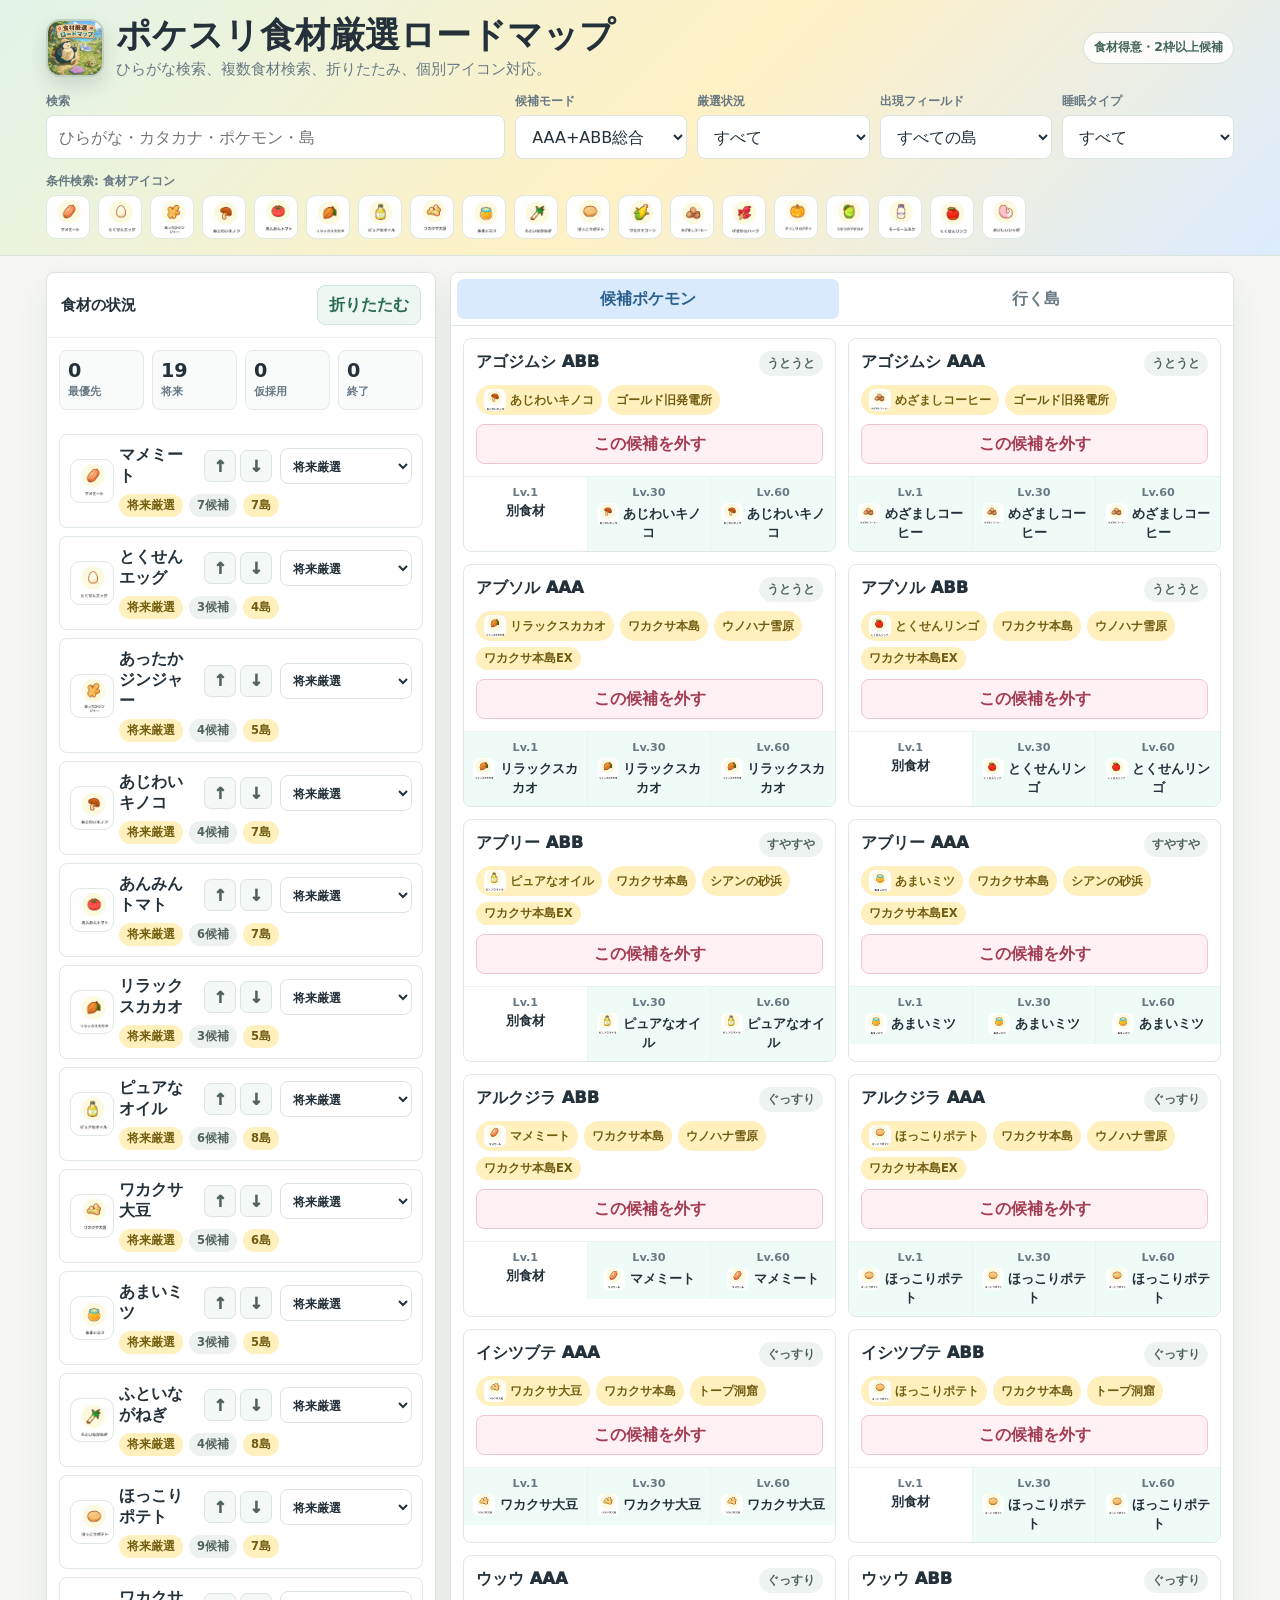
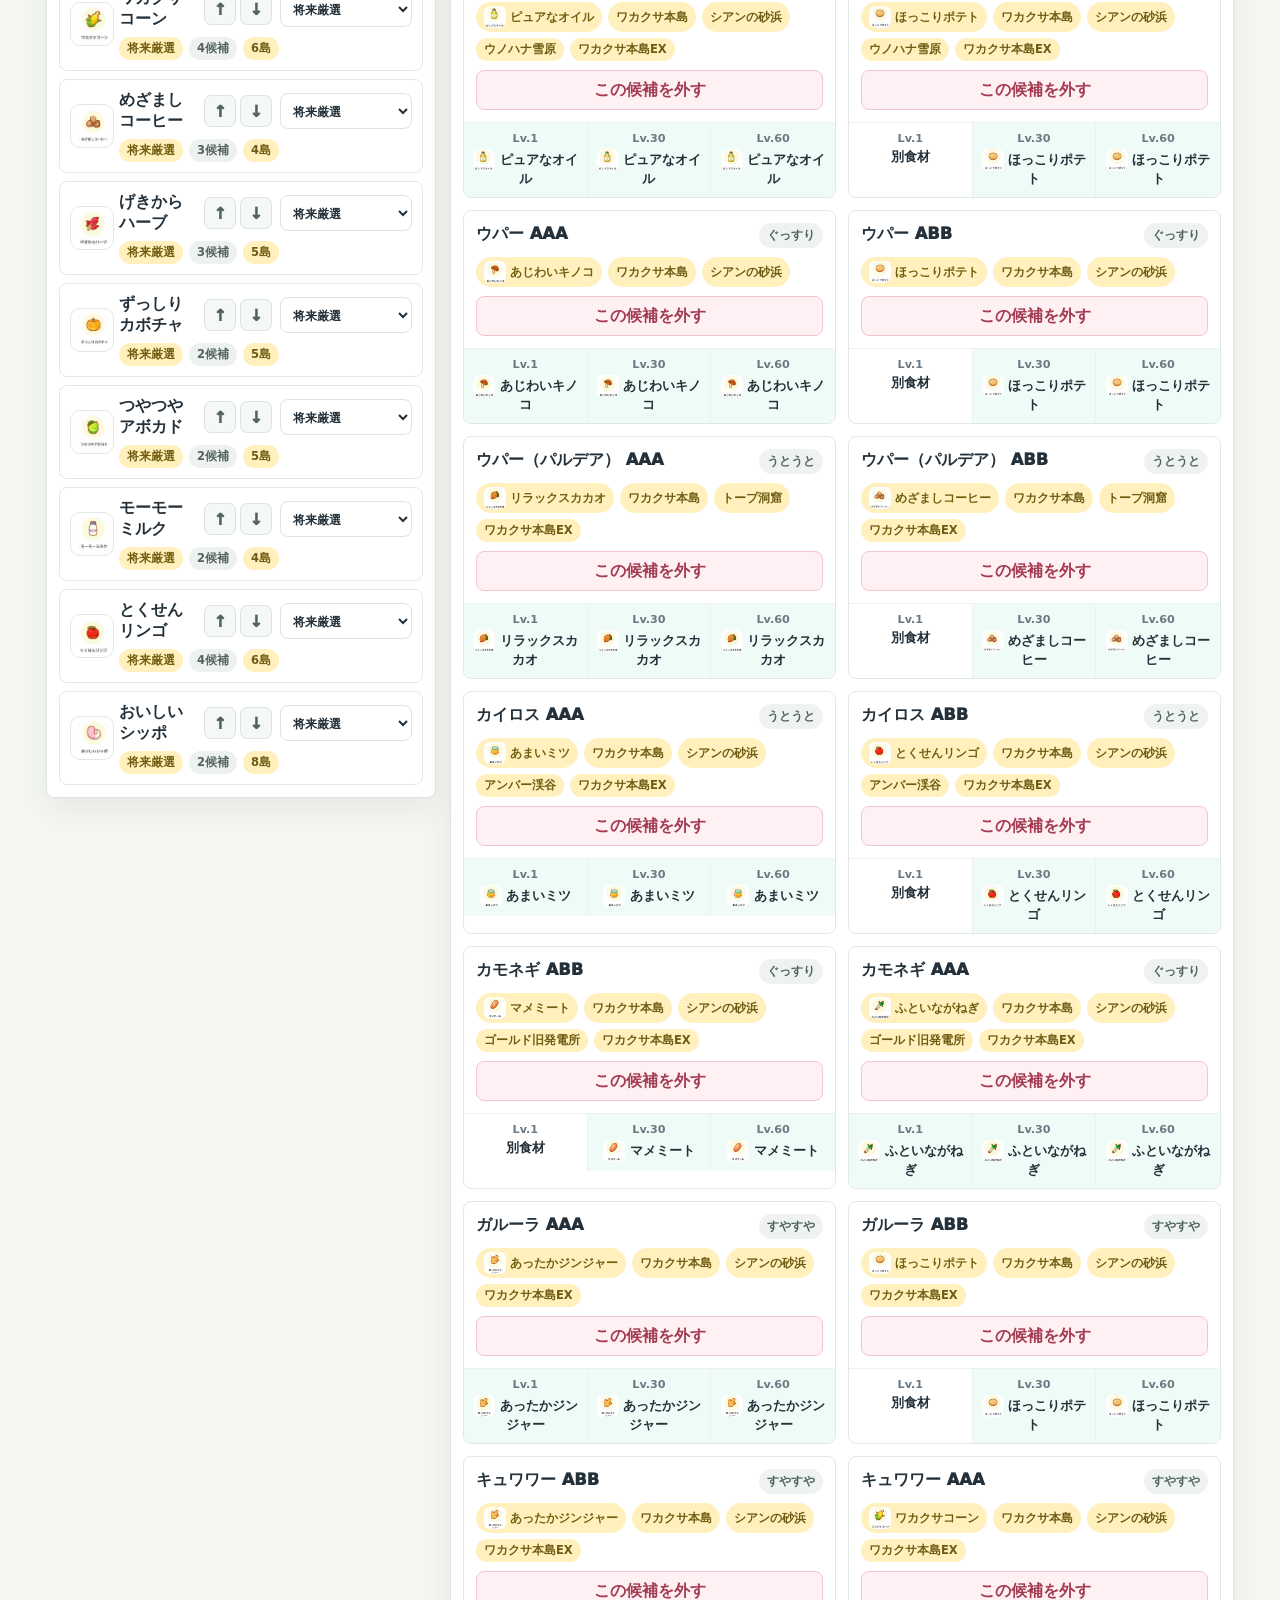
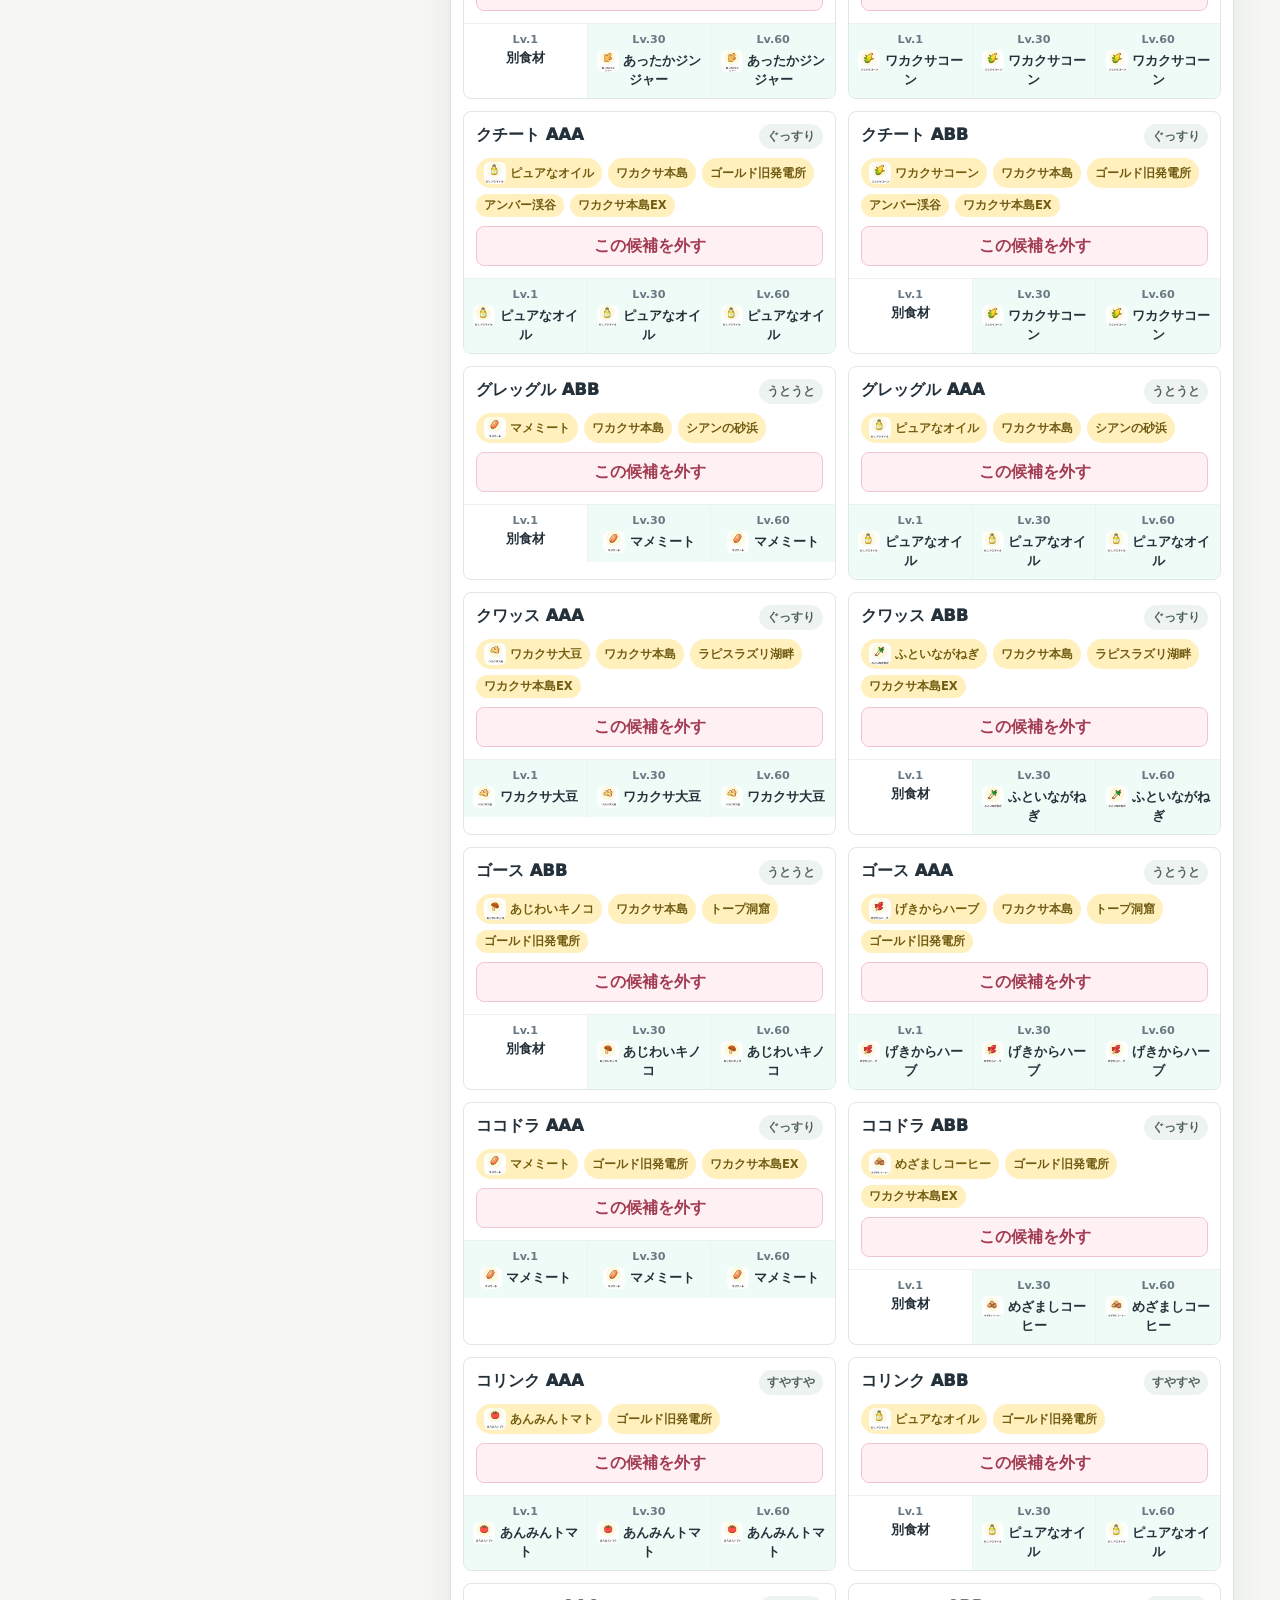
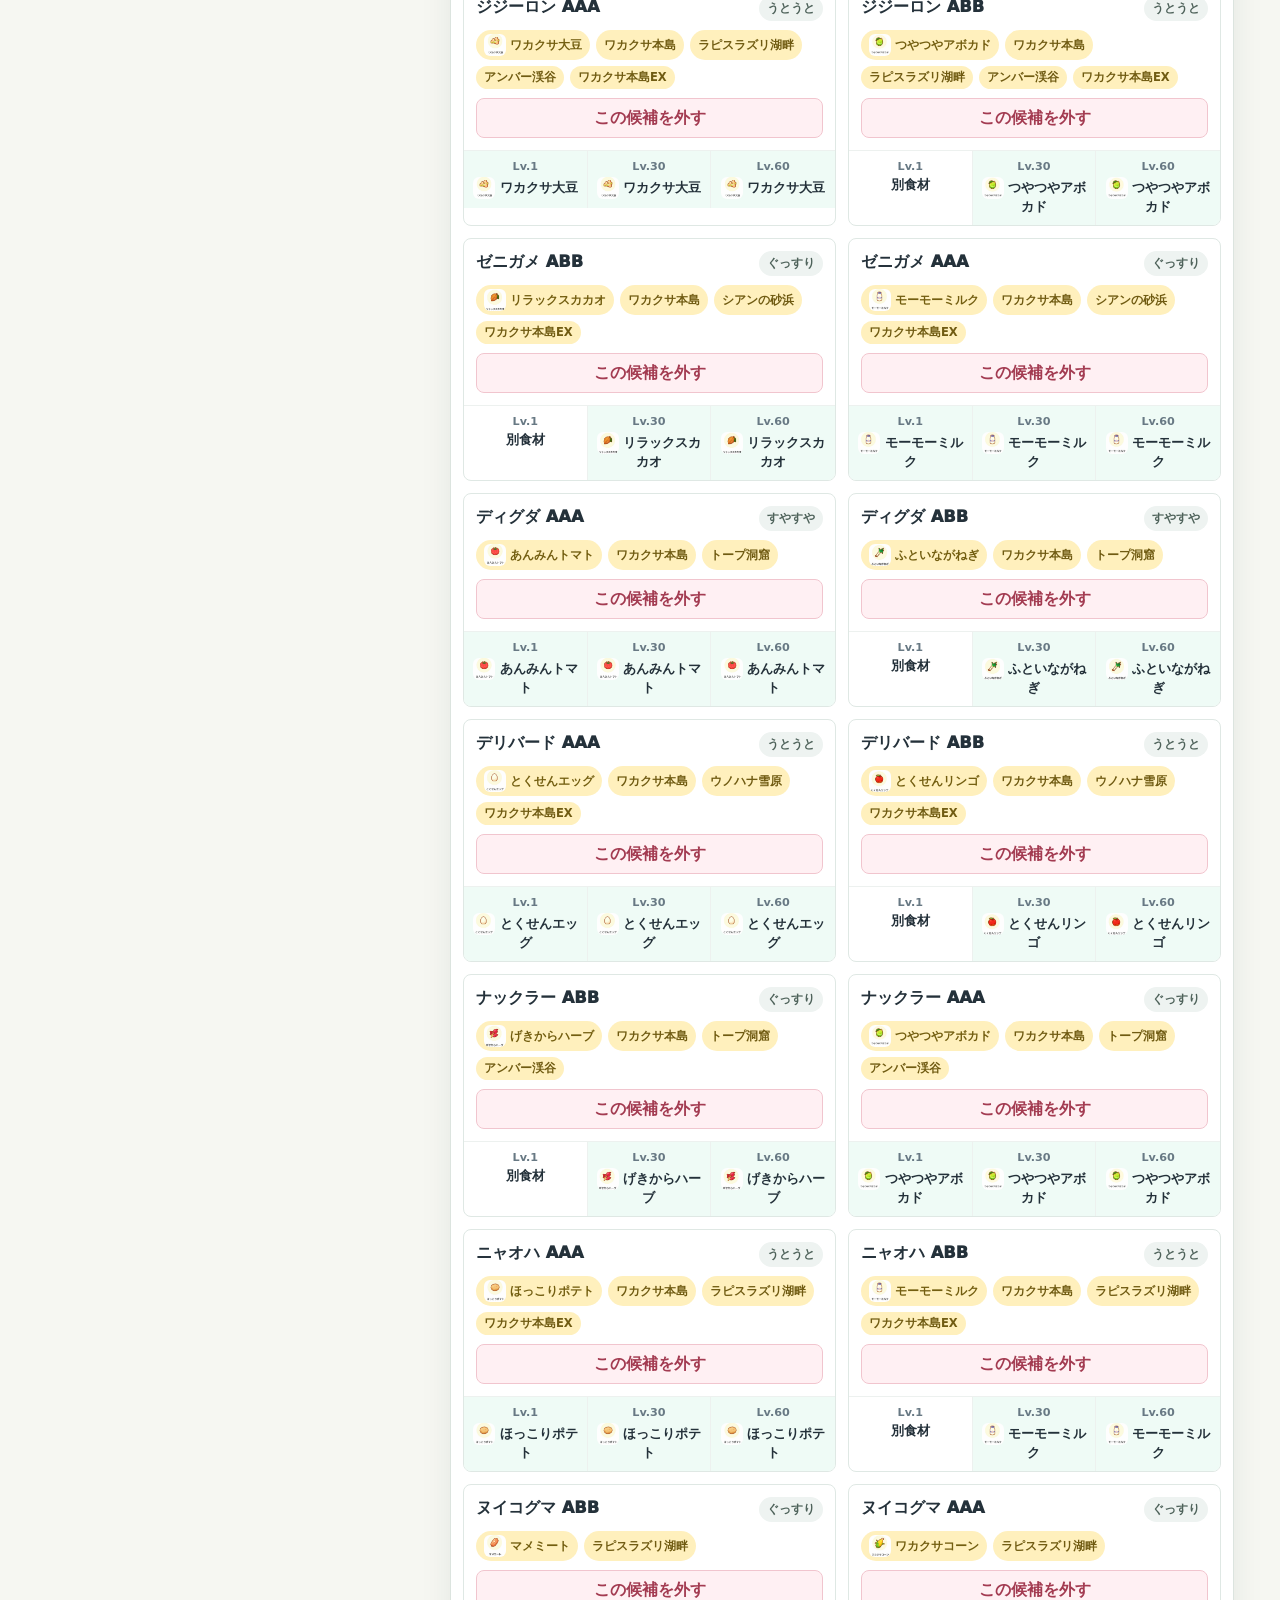
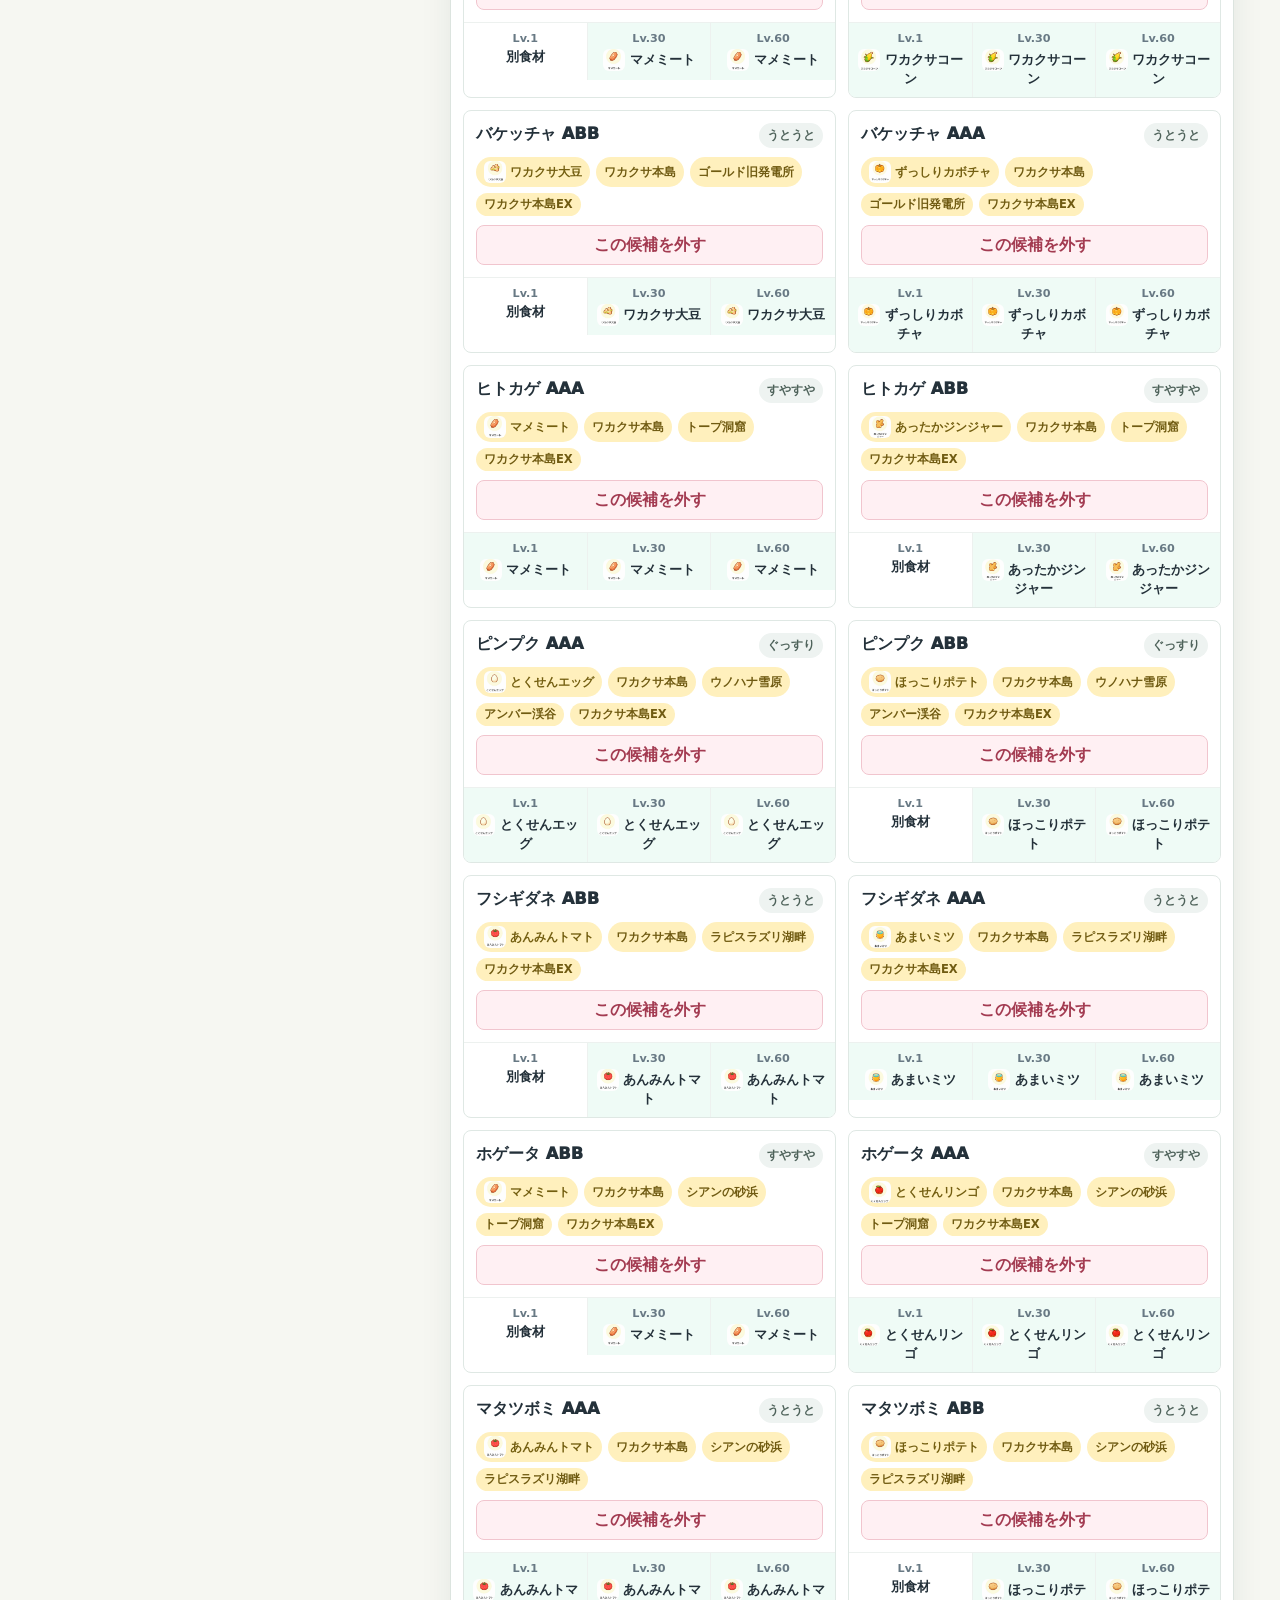
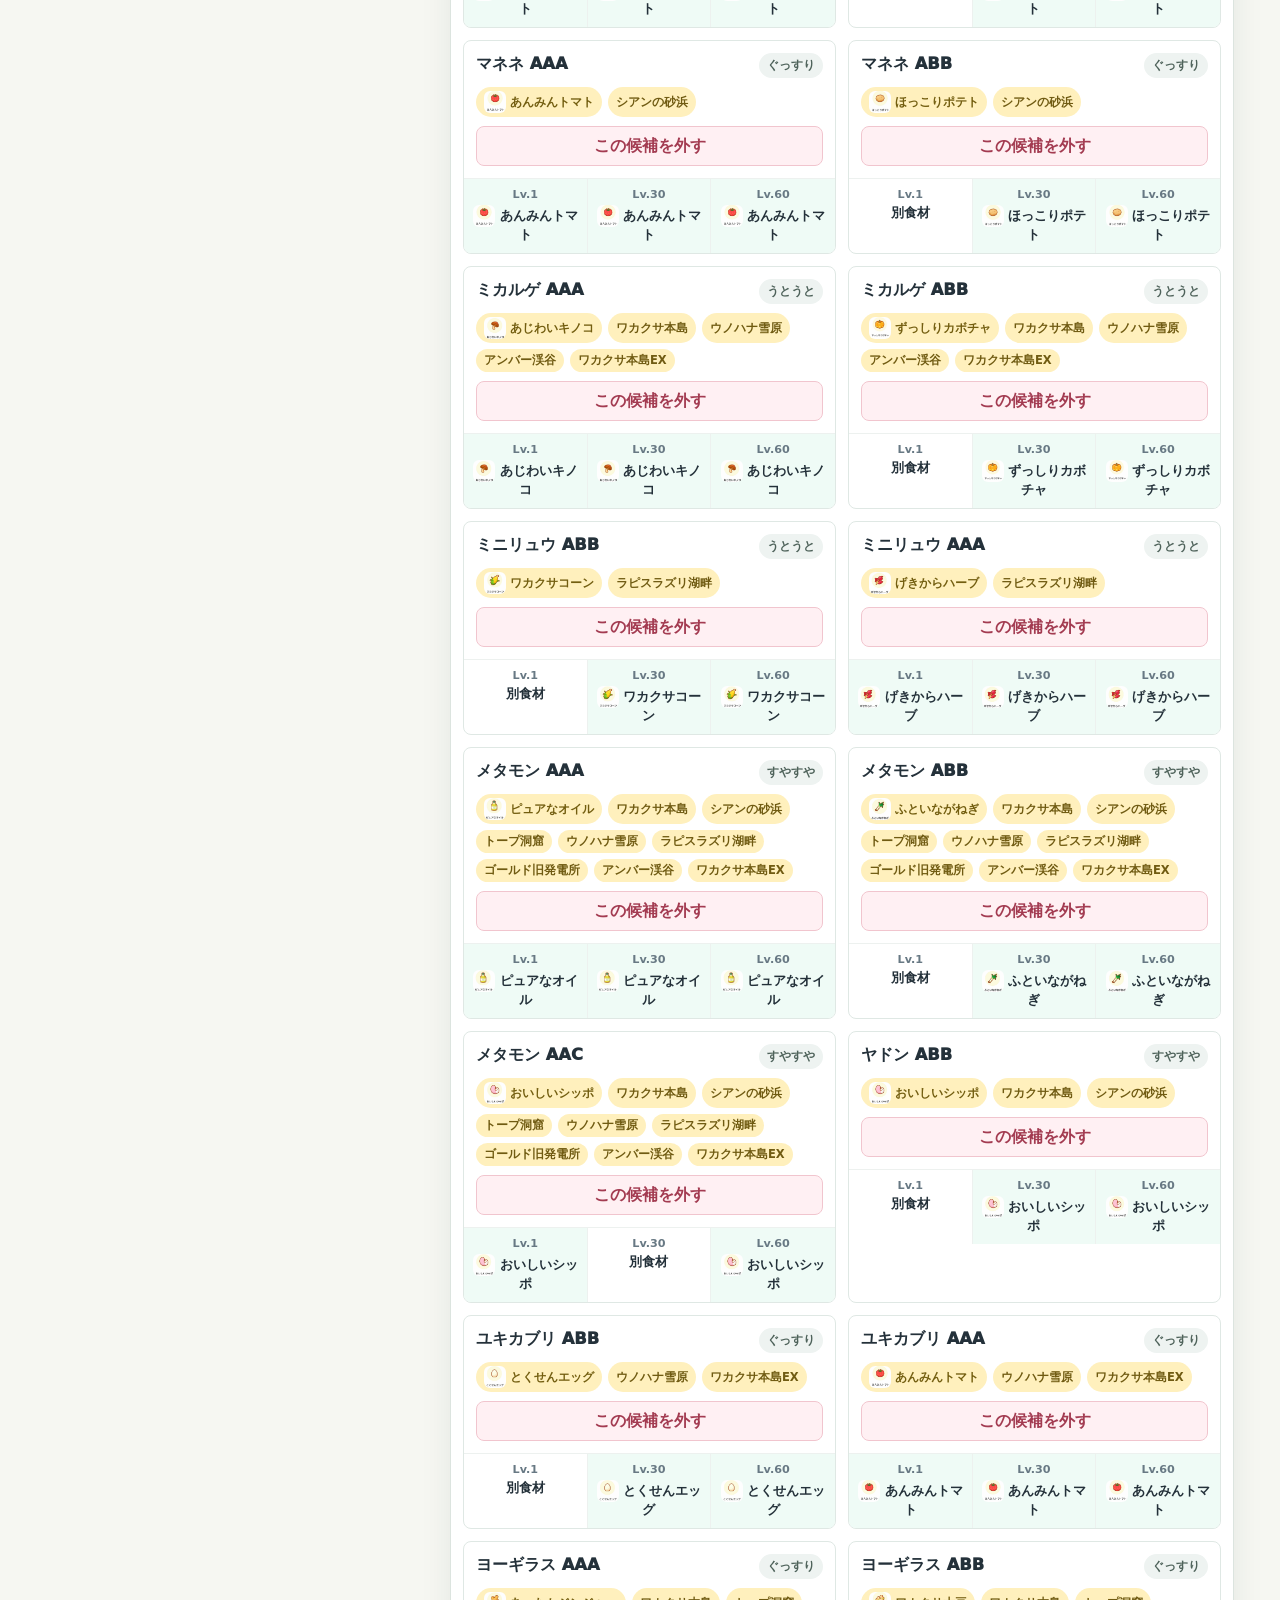
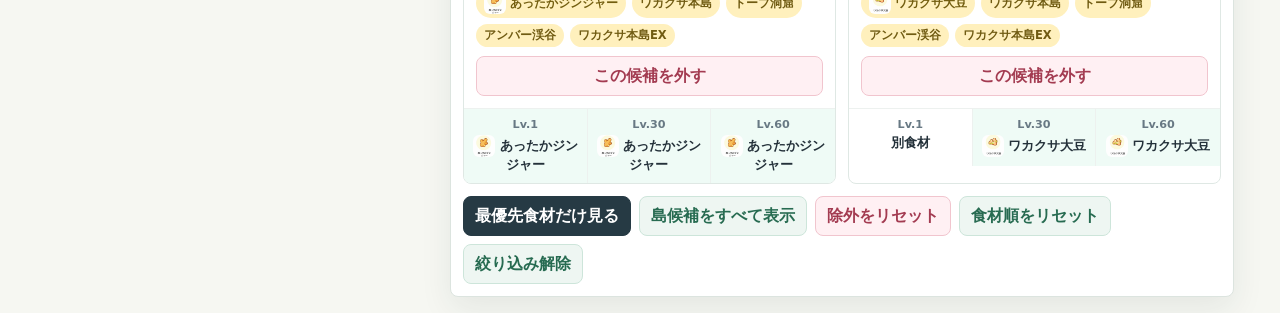
==== commit f3656032: "Fix typo in print statement" ====
--- a/index.html
+++ b/index.html
@@ -1,12 +1,34 @@
-<!doctype html><html lang="ja"><head><meta charset="utf-8"><meta name="viewport" content="width=device-width,initial-scale=1"><title>ポケスリ食材厳選ロードマップ</title><link rel="icon" type="image/png" href="icon.png"><link rel="apple-touch-icon" href="icon.png"><meta name="theme-color" content="#e1f4e9"><style>
-:root{--bg:#f6f7f2;--ink:#24313a;--muted:#687984;--line:#dce4df;--panel:#fff;--priority:#f8d6dc;--priority-ink:#a33b51;--future:#fff0bd;--future-ink:#735e10;--temp:#d9eafd;--temp-ink:#2b5f8e;--done:#cfeee1;--done-ink:#20684f;--field:#fff0bd;--shadow:0 12px 32px rgba(31,45,50,.08)}*{box-sizing:border-box}body{margin:0;font-family:system-ui,-apple-system,BlinkMacSystemFont,"Segoe UI",sans-serif;background:var(--bg);color:var(--ink)}button,input,select{font:inherit}button{border:0;cursor:pointer}header{border-bottom:1px solid var(--line);background:linear-gradient(135deg,#e1f4e9,#fff1c4 52%,#dcecff)}.wrap{width:min(1220px,100%);margin:0 auto;padding:16px}.top{display:grid;gap:14px}.title-row{display:flex;align-items:center;justify-content:space-between;gap:12px}.brand{display:flex;align-items:center;gap:12px;min-width:0}.app-icon{width:58px;height:58px;border-radius:14px;object-fit:cover;border:2px solid rgba(36,49,58,.18);box-shadow:0 8px 18px rgba(31,45,50,.14);flex:0 0 auto}h1{margin:0;font-size:clamp(1.35rem,5vw,2.2rem);line-height:1.08;letter-spacing:0}.subtitle{margin:6px 0 0;color:var(--muted);font-size:.92rem}.badge{display:inline-flex;align-items:center;justify-content:center;min-height:32px;padding:6px 10px;border-radius:999px;background:rgba(255,255,255,.8);border:1px solid rgba(74,111,97,.2);color:#426459;font-size:.78rem;font-weight:850;white-space:nowrap}.toolbar{display:grid;grid-template-columns:minmax(0,1.2fr) repeat(4,minmax(130px,.45fr));gap:10px}label{display:block;margin-bottom:5px;color:var(--muted);font-size:.75rem;font-weight:850}input,select{width:100%;min-height:44px;padding:10px 12px;border:1px solid var(--line);border-radius:8px;background:#fff;color:var(--ink);outline:none}.icon-filter{display:flex;flex-wrap:wrap;gap:8px}.filter-icon{width:44px;height:44px;border-radius:10px;background:#fff;border:1px solid #dfe8e4;display:grid;place-items:center}.filter-icon.active{border-color:#67b990;box-shadow:0 0 0 3px rgba(103,185,144,.18)}main.wrap{display:grid;grid-template-columns:390px minmax(0,1fr);gap:14px;align-items:start}.panel{background:var(--panel);border:1px solid var(--line);border-radius:8px;box-shadow:var(--shadow);overflow:hidden}.panel-head{display:flex;align-items:center;justify-content:space-between;gap:8px;padding:12px 14px;border-bottom:1px solid #edf1ef}.panel-title{margin:0;font-size:.95rem}.stats{display:grid;grid-template-columns:repeat(4,1fr);gap:8px;padding:12px}.stat{padding:10px 8px;border:1px solid #e2e9e5;border-radius:8px;background:#f9fbfa}.stat b{display:block;font-size:1.2rem;line-height:1}.stat span{color:var(--muted);font-size:.68rem;font-weight:850}.ingredients{display:grid;gap:8px;padding:12px}.ingredient{display:grid;grid-template-columns:40px minmax(0,1fr);gap:9px;align-items:center;padding:10px;border:1px solid #e0e8e4;border-radius:8px;background:#fff}.ingredient.active{border-color:#67b990;box-shadow:0 0 0 3px rgba(103,185,144,.16)}.ingredient-body{display:grid;gap:7px;min-width:0}.ingredient-top{display:grid;grid-template-columns:minmax(0,1fr) auto minmax(132px,.7fr);align-items:center;gap:8px}.ingredient-name{padding:0;background:transparent;color:var(--ink);font-weight:950;text-align:left;overflow-wrap:anywhere}.sort-actions{display:flex;gap:4px}.sort-btn{width:32px;min-height:32px;border-radius:7px;background:#f4f8f6;color:#52635c;border:1px solid #dce4df;font-weight:950}.ingredient select{min-height:36px;padding:6px 8px;font-size:.78rem;font-weight:850}.food-sprite{display:inline-block;width:34px;height:34px;border-radius:9px;background-image:url("ingredient-icons.png");background-size:600% 400%;background-position:var(--pos);background-repeat:no-repeat;vertical-align:middle}.food-sprite.small{width:22px;height:22px;border-radius:6px}.chips{display:flex;flex-wrap:wrap;gap:6px}.chip{border-radius:999px;padding:4px 8px;background:#edf1ef;color:#52635c;font-size:.72rem;font-weight:850;display:inline-flex;align-items:center;gap:4px}.chip.priority{background:var(--priority);color:var(--priority-ink)}.chip.future{background:var(--future);color:var(--future-ink)}.chip.temp{background:var(--temp);color:var(--temp-ink)}.chip.done{background:var(--done);color:var(--done-ink)}.chip.field{background:var(--field);color:#705b12}.tabs{display:flex;gap:6px;padding:6px;border-bottom:1px solid var(--line);background:#fff;position:sticky;top:0;z-index:2}.tab{flex:1;min-height:40px;border-radius:7px;background:transparent;color:var(--muted);font-weight:900}.tab.active{background:var(--temp);color:var(--temp-ink)}.content{padding:12px}.cards,.islands{display:grid;grid-template-columns:repeat(auto-fill,minmax(250px,1fr));gap:12px}.card,.island{min-width:0;overflow:hidden;border:1px solid #dfe8e4;border-radius:8px;background:#fff}.card-body,.island{display:grid;gap:9px;padding:12px}.name-row{display:flex;align-items:start;justify-content:space-between;gap:8px}.pokemon-name{font-weight:950;font-size:1.02rem;overflow-wrap:anywhere}.sleep{padding:5px 8px;border-radius:999px;background:#eef3f1;color:#4e625a;font-size:.72rem;font-weight:900;white-space:nowrap}.slots{display:grid;grid-template-columns:repeat(3,1fr);border-top:1px solid #edf1ef}.slot{min-width:0;padding:9px 7px;text-align:center;border-right:1px solid #edf1ef}.slot:last-child{border-right:0}.slot.hit{background:#effbf6}.slot strong{display:block;margin-bottom:4px;color:var(--muted);font-size:.7rem}.slot span{display:block;font-size:.8rem;font-weight:850;overflow-wrap:anywhere}.score{font-size:1.55rem;line-height:1;font-weight:950}.group{display:grid;gap:5px}.group-title{font-size:.76rem;font-weight:950;color:var(--muted)}.actions{display:flex;flex-wrap:wrap;gap:8px;padding:0 12px 12px}.button{min-height:40px;padding:8px 11px;border-radius:8px;border:1px solid #cde5da;background:#eef6f2;color:#276b51;font-weight:900}.button.dark{border-color:#263a44;background:#263a44;color:#fff}.button.danger{border-color:#f1c5ce;background:#fff0f3;color:#a33b51}.empty{padding:28px 12px;text-align:center;color:var(--muted);font-weight:850}.hidden{display:none!important}@media(max-width:1000px){.toolbar{grid-template-columns:1fr 1fr}main.wrap{grid-template-columns:1fr}.ingredients{grid-template-columns:repeat(2,minmax(0,1fr))}}@media(max-width:620px){.wrap{padding:12px}.title-row{align-items:start;flex-direction:column}.brand{align-items:flex-start}.app-icon{width:52px;height:52px}.toolbar,.ingredients,.cards,.islands{grid-template-columns:1fr}.ingredient-top{grid-template-columns:1fr}.sort-actions{justify-content:flex-start}.stats{grid-template-columns:repeat(2,1fr)}}
-</style></head><body><header><div class="wrap top"><div class="title-row"><div class="brand"><img class="app-icon" src="icon.png" alt="" onerror="this.style.display='none'"><div><h1>ポケスリ食材厳選ロードマップ</h1><p class="subtitle">ひらがな検索、複数食材検索、折りたたみ、優先度ランキング対応。</p></div></div><span class="badge">食材得意・2枠以上候補</span></div><div class="toolbar"><div><label for="search">検索</label><input id="search" type="search" placeholder="ひらがな・カタカナ・ポケモン・島"></div><div><label for="modeFilter">候補モード</label><select id="modeFilter"><option value="all">AAA+ABB総合</option><option value="aaa">AAAのみ</option></select></div><div><label for="statusFilter">厳選状況</label><select id="statusFilter"><option value="all">すべて</option><option value="priority">厳選最優先</option><option value="future">将来厳選</option><option value="temp">仮採用</option><option value="done">厳選終了</option></select></div><div><label for="fieldFilter">出現フィールド</label><select id="fieldFilter"><option value="all">すべての島</option></select></div><div><label for="sleepFilter">睡眠タイプ</label><select id="sleepFilter"><option value="all">すべて</option><option>うとうと</option><option>すやすや</option><option>ぐっすり</option></select></div></div><div><label>条件検索: 食材アイコン</label><div id="iconFilter" class="icon-filter"></div></div></div></header><main class="wrap"><aside class="panel"><div class="panel-head"><h2 class="panel-title">食材の状況</h2><button id="toggleIngredients" class="button" type="button">折りたたむ</button></div><div id="ingredientBody"><div class="stats"><div class="stat"><b id="priorityCount">0</b><span>最優先</span></div><div class="stat"><b id="futureCount">0</b><span>将来</span></div><div class="stat"><b id="tempCount">0</b><span>仮採用</span></div><div class="stat"><b id="doneCount">0</b><span>終了</span></div></div><div id="ingredientList" class="ingredients"></div></div></aside><section class="panel"><div class="tabs"><button class="tab active" type="button" data-tab="pokemon">候補ポケモン</button><button class="tab" type="button" data-tab="island">行く島</button></div><div id="pokemonTab" class="content"><div id="pokemonCards" class="cards"></div><div id="emptyPokemon" class="empty hidden">条件に合う候補がありません。</div></div><div id="islandTab" class="content hidden"><div id="islandCards" class="islands"></div><div class="panel" style="margin-top:12px"><div class="panel-head"><h2 class="panel-title">参考記録: ワカクサ系</h2></div><div id="referenceCards" class="islands content"></div></div></div><div class="actions"><button id="showPriority" class="button dark" type="button">最優先食材だけ見る</button><button id="toggleRest" class="button" type="button">島候補をすべて表示</button><button id="resetExcluded" class="button danger" type="button">除外をリセット</button><button id="resetOrder" class="button" type="button">食材順をリセット</button><button id="clearFilters" class="button" type="button">絞り込み解除</button></div></section></main><script>
-const ingredients=[["sausage","マメミート","まめミート"],["egg","とくせんエッグ","とくせんエッグ"],["ginger","あったかジンジャー","あったかジンジャー"],["mushroom","あじわいキノコ","あじわいキノコ"],["tomato","あんみんトマト","あんみんトマト"],["cacao","リラックスカカオ","リラックスカカオ"],["oil","ピュアなオイル","ピュアなオイル"],["soy","ワカクサ大豆","ワカクサ大豆"],["honey","あまいミツ","あまいミツ"],["leek","ふといながねぎ","ふといながねぎ"],["potato","ほっこりポテト","ほっこりポテト"],["corn","ワカクサコーン","ワカクサコーン"],["coffee","めざましコーヒー","めざましコーヒー"],["herb","げきからハーブ","げきからハーブ"],["pumpkin","ずっしりカボチャ","ずっしりカボチャ"],["avocado","つやつやアボカド","つやつやアボカド"],["milk","モーモーミルク","モーモーミルク"],["apple","とくせんリンゴ","とくせんリンゴ"],["tail","おいしいシッポ","おいしいシッポ"]];
-const iconPos={leek:"0% 0%",mushroom:"20% 0%",egg:"40% 0%",potato:"60% 0%",apple:"80% 0%",herb:"100% 0%",sausage:"0% 33.333%",milk:"20% 33.333%",honey:"40% 33.333%",oil:"60% 33.333%",ginger:"80% 33.333%",tomato:"100% 33.333%",cacao:"0% 66.666%",tail:"20% 66.666%",soy:"40% 66.666%",corn:"60% 66.666%",coffee:"80% 66.666%",pumpkin:"100% 66.666%",avocado:"0% 100%"};
+<!doctype html>
+<html lang="ja">
+<head>
+<meta charset="utf-8">
+<meta name="viewport" content="width=device-width,initial-scale=1">
+<title>ポケスリ食材厳選ロードマップ</title>
+<link rel="icon" type="image/png" href="icon.png">
+<link rel="apple-touch-icon" href="icon.png">
+<meta name="theme-color" content="#e1f4e9">
+<style>
+:root{--bg:#f6f7f2;--ink:#24313a;--muted:#687984;--line:#dce4df;--panel:#fff;--priority:#f8d6dc;--priority-ink:#a33b51;--future:#fff0bd;--future-ink:#735e10;--temp:#d9eafd;--temp-ink:#2b5f8e;--done:#cfeee1;--done-ink:#20684f;--field:#fff0bd;--shadow:0 12px 32px rgba(31,45,50,.08)}
+*{box-sizing:border-box}body{margin:0;font-family:system-ui,-apple-system,BlinkMacSystemFont,"Segoe UI",sans-serif;background:var(--bg);color:var(--ink)}button,input,select{font:inherit}button{border:0;cursor:pointer}
+header{border-bottom:1px solid var(--line);background:linear-gradient(135deg,#e1f4e9,#fff1c4 52%,#dcecff)}.wrap{width:min(1220px,100%);margin:0 auto;padding:16px}.top{display:grid;gap:14px}.title-row{display:flex;align-items:center;justify-content:space-between;gap:12px}.brand{display:flex;align-items:center;gap:12px;min-width:0}.app-icon{width:58px;height:58px;border-radius:14px;object-fit:cover;border:2px solid rgba(36,49,58,.18);box-shadow:0 8px 18px rgba(31,45,50,.14);flex:0 0 auto}h1{margin:0;font-size:clamp(1.35rem,5vw,2.2rem);line-height:1.08;letter-spacing:0}.subtitle{margin:6px 0 0;color:var(--muted);font-size:.92rem}.badge{display:inline-flex;align-items:center;justify-content:center;min-height:32px;padding:6px 10px;border-radius:999px;background:rgba(255,255,255,.8);border:1px solid rgba(74,111,97,.2);color:#426459;font-size:.78rem;font-weight:850;white-space:nowrap}
+.toolbar{display:grid;grid-template-columns:minmax(0,1.2fr) repeat(4,minmax(130px,.45fr));gap:10px}label{display:block;margin-bottom:5px;color:var(--muted);font-size:.75rem;font-weight:850}input,select{width:100%;min-height:44px;padding:10px 12px;border:1px solid var(--line);border-radius:8px;background:#fff;color:var(--ink);outline:none}.icon-filter{display:flex;flex-wrap:wrap;gap:8px}.filter-icon{width:44px;height:44px;border-radius:10px;background:#fff;border:1px solid #dfe8e4;display:grid;place-items:center}.filter-icon.active{border-color:#67b990;box-shadow:0 0 0 3px rgba(103,185,144,.18)}
+main.wrap{display:grid;grid-template-columns:390px minmax(0,1fr);gap:14px;align-items:start}.panel{background:var(--panel);border:1px solid var(--line);border-radius:8px;box-shadow:var(--shadow);overflow:hidden}.panel-head{display:flex;align-items:center;justify-content:space-between;gap:8px;padding:12px 14px;border-bottom:1px solid #edf1ef}.panel-title{margin:0;font-size:.95rem}.stats{display:grid;grid-template-columns:repeat(4,1fr);gap:8px;padding:12px}.stat{padding:10px 8px;border:1px solid #e2e9e5;border-radius:8px;background:#f9fbfa}.stat b{display:block;font-size:1.2rem;line-height:1}.stat span{color:var(--muted);font-size:.68rem;font-weight:850}.ingredients{display:grid;gap:8px;padding:12px}.ingredient{display:grid;grid-template-columns:40px minmax(0,1fr);gap:9px;align-items:center;padding:10px;border:1px solid #e0e8e4;border-radius:8px;background:#fff}.ingredient.active{border-color:#67b990;box-shadow:0 0 0 3px rgba(103,185,144,.16)}.ingredient-body{display:grid;gap:7px;min-width:0}.ingredient-top{display:grid;grid-template-columns:minmax(0,1fr) auto minmax(132px,.7fr);align-items:center;gap:8px}.ingredient-name{padding:0;background:transparent;color:var(--ink);font-weight:950;text-align:left;overflow-wrap:anywhere}.sort-actions{display:flex;gap:4px}.sort-btn{width:32px;min-height:32px;border-radius:7px;background:#f4f8f6;color:#52635c;border:1px solid #dce4df;font-weight:950}.ingredient select{min-height:36px;padding:6px 8px;font-size:.78rem;font-weight:850}
+.food-img{width:34px;height:34px;border-radius:9px;object-fit:cover;vertical-align:middle;display:inline-block}.food-img.small{width:22px;height:22px;border-radius:6px}.filter-icon .food-img{width:34px;height:34px}.chips{display:flex;flex-wrap:wrap;gap:6px}.chip{border-radius:999px;padding:4px 8px;background:#edf1ef;color:#52635c;font-size:.72rem;font-weight:850;display:inline-flex;align-items:center;gap:4px}.chip.priority{background:var(--priority);color:var(--priority-ink)}.chip.future{background:var(--future);color:var(--future-ink)}.chip.temp{background:var(--temp);color:var(--temp-ink)}.chip.done{background:var(--done);color:var(--done-ink)}.chip.field{background:var(--field);color:#705b12}
+.tabs{display:flex;gap:6px;padding:6px;border-bottom:1px solid var(--line);background:#fff;position:sticky;top:0;z-index:2}.tab{flex:1;min-height:40px;border-radius:7px;background:transparent;color:var(--muted);font-weight:900}.tab.active{background:var(--temp);color:var(--temp-ink)}.content{padding:12px}.cards,.islands{display:grid;grid-template-columns:repeat(auto-fill,minmax(250px,1fr));gap:12px}.card,.island{min-width:0;overflow:hidden;border:1px solid #dfe8e4;border-radius:8px;background:#fff}.card-body,.island{display:grid;gap:9px;padding:12px}.name-row{display:flex;align-items:start;justify-content:space-between;gap:8px}.pokemon-name{font-weight:950;font-size:1.02rem;overflow-wrap:anywhere}.sleep{padding:5px 8px;border-radius:999px;background:#eef3f1;color:#4e625a;font-size:.72rem;font-weight:900;white-space:nowrap}.slots{display:grid;grid-template-columns:repeat(3,1fr);border-top:1px solid #edf1ef}.slot{min-width:0;padding:9px 7px;text-align:center;border-right:1px solid #edf1ef}.slot:last-child{border-right:0}.slot.hit{background:#effbf6}.slot strong{display:block;margin-bottom:4px;color:var(--muted);font-size:.7rem}.slot span{display:block;font-size:.8rem;font-weight:850;overflow-wrap:anywhere}.score{font-size:1.55rem;line-height:1;font-weight:950}.group{display:grid;gap:5px}.group-title{font-size:.76rem;font-weight:950;color:var(--muted)}.actions{display:flex;flex-wrap:wrap;gap:8px;padding:0 12px 12px}.button{min-height:40px;padding:8px 11px;border-radius:8px;border:1px solid #cde5da;background:#eef6f2;color:#276b51;font-weight:900}.button.dark{border-color:#263a44;background:#263a44;color:#fff}.button.danger{border-color:#f1c5ce;background:#fff0f3;color:#a33b51}.empty{padding:28px 12px;text-align:center;color:var(--muted);font-weight:850}.hidden{display:none!important}
+@media(max-width:1000px){.toolbar{grid-template-columns:1fr 1fr}main.wrap{grid-template-columns:1fr}.ingredients{grid-template-columns:repeat(2,minmax(0,1fr))}}@media(max-width:620px){.wrap{padding:12px}.title-row{align-items:start;flex-direction:column}.brand{align-items:flex-start}.app-icon{width:52px;height:52px}.toolbar,.ingredients,.cards,.islands{grid-template-columns:1fr}.ingredient-top{grid-template-columns:1fr}.sort-actions{justify-content:flex-start}.stats{grid-template-columns:repeat(2,1fr)}}
+</style>
+</head>
+<body>
+<header><div class="wrap top"><div class="title-row"><div class="brand"><img class="app-icon" src="icon.png" alt="" onerror="this.style.display='none'"><div><h1>ポケスリ食材厳選ロードマップ</h1><p class="subtitle">ひらがな検索、複数食材検索、折りたたみ、個別アイコン対応。</p></div></div><span class="badge">食材得意・2枠以上候補</span></div><div class="toolbar"><div><label for="search">検索</label><input id="search" type="search" placeholder="ひらがな・カタカナ・ポケモン・島"></div><div><label for="modeFilter">候補モード</label><select id="modeFilter"><option value="all">AAA+ABB総合</option><option value="aaa">AAAのみ</option></select></div><div><label for="statusFilter">厳選状況</label><select id="statusFilter"><option value="all">すべて</option><option value="priority">厳選最優先</option><option value="future">将来厳選</option><option value="temp">仮採用</option><option value="done">厳選終了</option></select></div><div><label for="fieldFilter">出現フィールド</label><select id="fieldFilter"><option value="all">すべての島</option></select></div><div><label for="sleepFilter">睡眠タイプ</label><select id="sleepFilter"><option value="all">すべて</option><option>うとうと</option><option>すやすや</option><option>ぐっすり</option></select></div></div><div><label>条件検索: 食材アイコン</label><div id="iconFilter" class="icon-filter"></div></div></div></header>
+<main class="wrap"><aside class="panel"><div class="panel-head"><h2 class="panel-title">食材の状況</h2><button id="toggleIngredients" class="button" type="button">折りたたむ</button></div><div id="ingredientBody"><div class="stats"><div class="stat"><b id="priorityCount">0</b><span>最優先</span></div><div class="stat"><b id="futureCount">0</b><span>将来</span></div><div class="stat"><b id="tempCount">0</b><span>仮採用</span></div><div class="stat"><b id="doneCount">0</b><span>終了</span></div></div><div id="ingredientList" class="ingredients"></div></div></aside><section class="panel"><div class="tabs"><button class="tab active" type="button" data-tab="pokemon">候補ポケモン</button><button class="tab" type="button" data-tab="island">行く島</button></div><div id="pokemonTab" class="content"><div id="pokemonCards" class="cards"></div><div id="emptyPokemon" class="empty hidden">条件に合う候補がありません。</div></div><div id="islandTab" class="content hidden"><div id="islandCards" class="islands"></div><div class="panel" style="margin-top:12px"><div class="panel-head"><h2 class="panel-title">参考記録: ワカクサ系</h2></div><div id="referenceCards" class="islands content"></div></div></div><div class="actions"><button id="showPriority" class="button dark" type="button">最優先食材だけ見る</button><button id="toggleRest" class="button" type="button">島候補をすべて表示</button><button id="resetExcluded" class="button danger" type="button">除外をリセット</button><button id="resetOrder" class="button" type="button">食材順をリセット</button><button id="clearFilters" class="button" type="button">絞り込み解除</button></div></section></main>
+<script>
+const iconBase="icons/";
+const ingredients=[
+["sausage","マメミート","まめミート",iconBase+"5db637a7-03fc-4bf7-a74f-d6d972a2f5d7.jfif"],["egg","とくせんエッグ","とくせんエッグ",iconBase+"057ede53-1179-4845-802b-52ced01e53a7.jfif"],["ginger","あったかジンジャー","あったかジンジャー",iconBase+"b8cb9e36-e105-49eb-8d48-b7ad9b884cc7.jfif"],["mushroom","あじわいキノコ","あじわいキノコ",iconBase+"83293e36-67cb-4df6-b41a-15a8ee0f686f.jfif"],["tomato","あんみんトマト","あんみんトマト",iconBase+"5546f02b-22cc-4dec-acda-0b781d31b795.jfif"],["cacao","リラックスカカオ","リラックスカカオ",iconBase+"1d761af8-27fb-456e-a587-8b34842db62c.jfif"],["oil","ピュアなオイル","ピュアなオイル",iconBase+"236abba7-3007-4ca9-8e9d-f778cd106b31.jfif"],["soy","ワカクサ大豆","ワカクサ大豆",iconBase+"3dd0d7f1-d64a-4267-8358-ce413fd44880.jfif"],["honey","あまいミツ","あまいミツ",iconBase+"64619b0c-4f1e-40e0-bcfa-3ae67b4fd931.jfif"],["leek","ふといながねぎ","ふといながねぎ",iconBase+"94125dde-00f6-4e3c-b3bb-e9ca319002d6.jfif"],["potato","ほっこりポテト","ほっこりポテト",iconBase+"c0973765-f66c-4af2-8bc3-414a79177d8b.jfif"],["corn","ワカクサコーン","ワカクサコーン",iconBase+"49dc0942-2738-4792-b606-7d8e06c23d90.jfif"],["coffee","めざましコーヒー","めざましコーヒー",iconBase+"37e78280-e58e-4d26-ae0b-57211b502b7a.jfif"],["herb","げきからハーブ","げきからハーブ",iconBase+"a9e096ac-1a41-4794-8232-ea89a69dac26.jfif"],["pumpkin","ずっしりカボチャ","ずっしりカボチャ",iconBase+"3ffba804-bf44-4df5-8c6c-1f306d4690ce.jfif"],["avocado","つやつやアボカド","つやつやアボカド",iconBase+"dd908298-10ec-4db5-ac6c-3f05a34fe4ae.jfif"],["milk","モーモーミルク","モーモーミルク",iconBase+"8ad97828-6274-48f1-9e2e-b144641d9169.jfif"],["apple","とくせんリンゴ","とくせんリンゴ",iconBase+"4fe023af-0079-4fd3-9f43-ca4b0db52427.jfif"],["tail","おいしいシッポ","おいしいシッポ",iconBase+"54858713-026d-4261-8b1b-ec731ad1aa28.jfif"]];
 const fieldMap={1:"ワカクサ本島",2:"シアンの砂浜",3:"トープ洞窟",4:"ウノハナ雪原",5:"ラピスラズリ湖畔",6:"ゴールド旧発電所",7:"アンバー渓谷",8:"ワカクサ本島EX"},sleepMap={A:"うとうと",B:"すやすや",C:"ぐっすり"},referenceFields=new Set(["ワカクサ本島","ワカクサ本島EX"]);
 const pokemonInfo={"フシギダネ":{f:[1,5,8],s:"A"},"ヒトカゲ":{f:[1,3,8],s:"B"},"ゼニガメ":{f:[1,2,8],s:"C"},"ディグダ":{f:[1,3],s:"B"},"マタツボミ":{f:[1,2,5],s:"A"},"イシツブテ":{f:[1,3],s:"C"},"ゴース":{f:[1,3,6],s:"A"},"ガルーラ":{f:[1,2,8],s:"B"},"カイロス":{f:[1,2,7,8],s:"A"},"メタモン":{f:[1,2,3,4,5,6,7,8],s:"B"},"ヨーギラス":{f:[1,3,7,8],s:"C"},"アブソル":{f:[1,4,8],s:"A"},"グレッグル":{f:[1,2],s:"A"},"マネネ":{f:[2],s:"C"},"デリバード":{f:[1,4,8],s:"A"},"ユキカブリ":{f:[4,8],s:"C"},"ミニリュウ":{f:[5],s:"A"},"ヌイコグマ":{f:[5],s:"C"},"キュワワー":{f:[1,2,8],s:"B"},"ウッウ":{f:[1,2,4,8],s:"C"},"ニャオハ":{f:[1,5,8],s:"A"},"ホゲータ":{f:[1,2,3,8],s:"B"},"クワッス":{f:[1,5,8],s:"C"},"ウパー":{f:[1,2],s:"C"},"アゴジムシ":{f:[6],s:"A"},"コリンク":{f:[6],s:"B"},"ココドラ":{f:[6,8],s:"C"},"ウパー（パルデア）":{f:[1,3,8],s:"A"},"ピンプク":{f:[1,4,7,8],s:"C"},"クチート":{f:[1,6,7,8],s:"C"},"カモネギ":{f:[1,2,6,8],s:"C"},"バケッチャ":{f:[1,6,8],s:"A"},"ナックラー":{f:[1,3,7],s:"C"},"ミカルゲ":{f:[1,4,7,8],s:"A"},"アルクジラ":{f:[1,4,8],s:"C"},"アブリー":{f:[1,2,8],s:"B"},"ジジーロン":{f:[1,5,7,8],s:"A"},"ヤドン":{f:[1,2],s:"B"}};
 const raw=[["sausage","グレッグル","ABB"],["sausage","ホゲータ","ABB"],["sausage","カモネギ","ABB"],["sausage","アルクジラ","ABB"],["sausage","ヒトカゲ","AAA"],["sausage","ココドラ","AAA"],["sausage","ヌイコグマ","ABB"],["egg","ピンプク","AAA"],["egg","デリバード","AAA"],["egg","ユキカブリ","ABB"],["ginger","ヨーギラス","AAA"],["ginger","キュワワー","ABB"],["ginger","ガルーラ","AAA"],["ginger","ヒトカゲ","ABB"],["mushroom","ミカルゲ","AAA"],["mushroom","アゴジムシ","ABB"],["mushroom","ウパー","AAA"],["mushroom","ゴース","ABB"],["tomato","マタツボミ","AAA"],["tomato","コリンク","AAA"],["tomato","マネネ","AAA"],["tomato","ディグダ","AAA"],["tomato","ユキカブリ","AAA"],["tomato","フシギダネ","ABB"],["cacao","ウパー（パルデア）","AAA"],["cacao","アブソル","AAA"],["cacao","ゼニガメ","ABB"],["oil","グレッグル","AAA"],["oil","クチート","AAA"],["oil","アブリー","ABB"],["oil","メタモン","AAA"],["oil","ウッウ","AAA"],["oil","コリンク","ABB"],["soy","ジジーロン","AAA"],["soy","ヨーギラス","ABB"],["soy","バケッチャ","ABB"],["soy","イシツブテ","AAA"],["soy","クワッス","AAA"],["honey","アブリー","AAA"],["honey","フシギダネ","AAA"],["honey","カイロス","AAA"],["leek","カモネギ","AAA"],["leek","ディグダ","ABB"],["leek","メタモン","ABB"],["leek","クワッス","ABB"],["potato","アルクジラ","AAA"],["potato","マタツボミ","ABB"],["potato","マネネ","ABB"],["potato","ピンプク","ABB"],["potato","ニャオハ","AAA"],["potato","イシツブテ","ABB"],["potato","ガルーラ","ABB"],["potato","ウッウ","ABB"],["potato","ウパー","ABB"],["corn","キュワワー","AAA"],["corn","ミニリュウ","ABB"],["corn","クチート","ABB"],["corn","ヌイコグマ","AAA"],["coffee","アゴジムシ","AAA"],["coffee","ウパー（パルデア）","ABB"],["coffee","ココドラ","ABB"],["herb","ゴース","AAA"],["herb","ミニリュウ","AAA"],["herb","ナックラー","ABB"],["pumpkin","バケッチャ","AAA"],["pumpkin","ミカルゲ","ABB"],["avocado","ナックラー","AAA"],["avocado","ジジーロン","ABB"],["milk","ゼニガメ","AAA"],["milk","ニャオハ","ABB"],["apple","ホゲータ","AAA"],["apple","カイロス","ABB"],["apple","アブソル","ABB"],["apple","デリバード","ABB"],["tail","ヤドン","ABB"],["tail","メタモン","AAC"]];
-const infoMap=new Map(ingredients.map(([id,name,kana])=>[id,{name,kana}])),defaultStatus=Object.fromEntries(ingredients.map(([id])=>[id,"future"]));let status={...defaultStatus,...JSON.parse(localStorage.getItem("sleepFoodStatusV2")||"{}")},excluded=new Set(JSON.parse(localStorage.getItem("sleepFoodExcluded")||"[]")),ingredientOrder=JSON.parse(localStorage.getItem("sleepFoodIngredientOrder")||"[]"),selectedIngredient="",selectedFoods=new Set(JSON.parse(localStorage.getItem("sleepFoodFilterIcons")||"[]")),activeTab="pokemon",showAllIslands=false,ingredientsCollapsed=JSON.parse(localStorage.getItem("sleepFoodCollapsed")||"false");const labels={priority:"厳選最優先",future:"将来厳選",temp:"仮採用",done:"厳選終了"},$=id=>document.getElementById(id),nameOf=id=>infoMap.get(id)?.name||id,kanaOf=id=>infoMap.get(id)?.kana||"",sprite=id=>`<span class="food-sprite" style="--pos:${iconPos[id]||"0% 0%"}"></span>`,spriteSmall=id=>`<span class="food-sprite small" style="--pos:${iconPos[id]||"0% 0%"}"></span>`,statusClass=v=>v==="priority"?"priority":v==="future"?"future":v==="temp"?"temp":"done";
+const infoMap=new Map(ingredients.map(([id,name,kana,icon])=>[id,{name,kana,icon}])),defaultStatus=Object.fromEntries(ingredients.map(([id])=>[id,"future"]));let status={...defaultStatus,...JSON.parse(localStorage.getItem("sleepFoodStatusV2")||"{}")},excluded=new Set(JSON.parse(localStorage.getItem("sleepFoodExcluded")||"[]")),ingredientOrder=JSON.parse(localStorage.getItem("sleepFoodIngredientOrder")||"[]"),selectedIngredient="",selectedFoods=new Set(JSON.parse(localStorage.getItem("sleepFoodFilterIcons")||"[]")),activeTab="pokemon",showAllIslands=false,ingredientsCollapsed=JSON.parse(localStorage.getItem("sleepFoodCollapsed")||"false");const labels={priority:"厳選最優先",future:"将来厳選",temp:"仮採用",done:"厳選終了"},$=id=>document.getElementById(id),nameOf=id=>infoMap.get(id)?.name||id,kanaOf=id=>infoMap.get(id)?.kana||"",iconPath=id=>infoMap.get(id)?.icon||"",foodIcon=id=>`<img class="food-img" src="${iconPath(id)}" alt="">`,foodIconSmall=id=>`<img class="food-img small" src="${iconPath(id)}" alt="">`,statusClass=v=>v==="priority"?"priority":v==="future"?"future":v==="temp"?"temp":"done";
 const candidates=raw.map(([ingredient,mon,pattern])=>{const info=pokemonInfo[mon]||{f:[],s:""};return{ingredient,mon,pattern,id:ingredient+"|"+mon+"|"+pattern,fields:info.f.map(n=>fieldMap[n]),sleep:sleepMap[info.s]||""}});
 function norm(s){return String(s).toLowerCase().replace(/[ぁ-ん]/g,ch=>String.fromCharCode(ch.charCodeAt(0)+96)).replace(/\s/g,"")}
 function orderedIngredients(){const map=new Map(ingredients.map(x=>[x[0],x]));const ordered=ingredientOrder.map(id=>map.get(id)).filter(Boolean);const rest=ingredients.filter(([id])=>!ingredientOrder.includes(id));return[...ordered,...rest]}
@@ -19,15 +41,17 @@
 function queryOk(c){const q=norm($("search").value);if(!q)return true;return norm([c.mon,c.pattern,c.sleep,...c.fields,nameOf(c.ingredient),kanaOf(c.ingredient)].join(" ")).includes(q)}
 function usableCandidates(){return candidates.filter(c=>modeOk(c)&&!excluded.has(c.id))}
 function filtered(){const ids=activeIds(),field=$("fieldFilter").value,sleep=$("sleepFilter").value;return usableCandidates().filter(c=>ids.includes(c.ingredient)).filter(c=>field==="all"||c.fields.includes(field)).filter(c=>sleep==="all"||c.sleep===sleep).filter(queryOk).sort((a,b)=>(status[b.ingredient]==="priority")-(status[a.ingredient]==="priority")||(status[b.ingredient]==="future")-(status[a.ingredient]==="future")||(status[b.ingredient]==="temp")-(status[a.ingredient]==="temp")||a.mon.localeCompare(b.mon,"ja"))}
-function renderIconFilter(){$("iconFilter").innerHTML=orderedIngredients().map(([id])=>`<button class="filter-icon ${selectedFoods.has(id)?"active":""}" type="button" data-food-filter="${id}" title="${nameOf(id)}">${sprite(id)}</button>`).join("")}
-function renderIngredients(){$("ingredientBody").classList.toggle("hidden",ingredientsCollapsed);$("toggleIngredients").textContent=ingredientsCollapsed?"展開する":"折りたたむ";$("ingredientList").innerHTML=orderedIngredients().map(([id,name])=>{const cs=usableCandidates().filter(c=>c.ingredient===id),fs=[...new Set(cs.flatMap(c=>c.fields))];return`<div class="ingredient ${selectedIngredient===id?"active":""}"><button class="icon" type="button" data-pick="${id}">${sprite(id)}</button><div class="ingredient-body"><div class="ingredient-top"><button class="ingredient-name" type="button" data-pick="${id}">${name}</button><div class="sort-actions"><button class="sort-btn" type="button" data-move="${id}" data-dir="-1">↑</button><button class="sort-btn" type="button" data-move="${id}" data-dir="1">↓</button></div><select data-status="${id}">${Object.entries(labels).map(([v,l])=>`<option value="${v}" ${status[id]===v?"selected":""}>${l}</option>`).join("")}</select></div><div class="chips"><span class="chip ${statusClass(status[id])}">${labels[status[id]]}</span><span class="chip">${cs.length}候補</span><span class="chip field">${fs.length}島</span></div></div></div>`}).join("");$("priorityCount").textContent=ingredients.filter(([id])=>status[id]==="priority").length;$("futureCount").textContent=ingredients.filter(([id])=>status[id]==="future").length;$("tempCount").textContent=ingredients.filter(([id])=>status[id]==="temp").length;$("doneCount").textContent=ingredients.filter(([id])=>status[id]==="done").length}
-function renderPokemon(){const list=filtered();$("pokemonCards").innerHTML=list.map(c=>`<article class="card"><div class="card-body"><div class="name-row"><div class="pokemon-name">${c.mon} ${c.pattern}</div><span class="sleep">${c.sleep}</span></div><div class="chips"><span class="chip ${statusClass(status[c.ingredient])}">${spriteSmall(c.ingredient)} ${nameOf(c.ingredient)}</span>${c.fields.map(f=>`<span class="chip field">${f}</span>`).join("")}</div><button class="button danger" type="button" data-exclude="${c.id}">この候補を外す</button></div><div class="slots">${slotsFor(c).map((s,i)=>`<div class="slot ${s===c.ingredient?"hit":""}"><strong>Lv.${i===0?"1":i===1?"30":"60"}</strong><span>${s==="other"?"別食材":spriteSmall(s)+" "+nameOf(s)}</span></div>`).join("")}</div></article>`).join("");$("emptyPokemon").classList.toggle("hidden",list.length>0)}
+function renderIconFilter(){$("iconFilter").innerHTML=orderedIngredients().map(([id])=>`<button class="filter-icon ${selectedFoods.has(id)?"active":""}" type="button" data-food-filter="${id}" title="${nameOf(id)}">${foodIcon(id)}</button>`).join("")}
+function renderIngredients(){$("ingredientBody").classList.toggle("hidden",ingredientsCollapsed);$("toggleIngredients").textContent=ingredientsCollapsed?"展開する":"折りたたむ";$("ingredientList").innerHTML=orderedIngredients().map(([id,name])=>{const cs=usableCandidates().filter(c=>c.ingredient===id),fs=[...new Set(cs.flatMap(c=>c.fields))];return`<div class="ingredient ${selectedIngredient===id?"active":""}"><button class="icon filter-icon" type="button" data-pick="${id}">${foodIcon(id)}</button><div class="ingredient-body"><div class="ingredient-top"><button class="ingredient-name" type="button" data-pick="${id}">${name}</button><div class="sort-actions"><button class="sort-btn" type="button" data-move="${id}" data-dir="-1">↑</button><button class="sort-btn" type="button" data-move="${id}" data-dir="1">↓</button></div><select data-status="${id}">${Object.entries(labels).map(([v,l])=>`<option value="${v}" ${status[id]===v?"selected":""}>${l}</option>`).join("")}</select></div><div class="chips"><span class="chip ${statusClass(status[id])}">${labels[status[id]]}</span><span class="chip">${cs.length}候補</span><span class="chip field">${fs.length}島</span></div></div></div>`}).join("");$("priorityCount").textContent=ingredients.filter(([id])=>status[id]==="priority").length;$("futureCount").textContent=ingredients.filter(([id])=>status[id]==="future").length;$("tempCount").textContent=ingredients.filter(([id])=>status[id]==="temp").length;$("doneCount").textContent=ingredients.filter(([id])=>status[id]==="done").length}
+function renderPokemon(){const list=filtered();$("pokemonCards").innerHTML=list.map(c=>`<article class="card"><div class="card-body"><div class="name-row"><div class="pokemon-name">${c.mon} ${c.pattern}</div><span class="sleep">${c.sleep}</span></div><div class="chips"><span class="chip ${statusClass(status[c.ingredient])}">${foodIconSmall(c.ingredient)} ${nameOf(c.ingredient)}</span>${c.fields.map(f=>`<span class="chip field">${f}</span>`).join("")}</div><button class="button danger" type="button" data-exclude="${c.id}">この候補を外す</button></div><div class="slots">${slotsFor(c).map((s,i)=>`<div class="slot ${s===c.ingredient?"hit":""}"><strong>Lv.${i===0?"1":i===1?"30":"60"}</strong><span>${s==="other"?"別食材":foodIconSmall(s)+" "+nameOf(s)}</span></div>`).join("")}</div></article>`).join("");$("emptyPokemon").classList.toggle("hidden",list.length>0)}
 function makeRows(reference){const ids=activeIds(),fieldFilter=$("fieldFilter").value,sleepFilter=$("sleepFilter").value,rows=[];Object.values(fieldMap).forEach(field=>Object.values(sleepMap).forEach(sleep=>{if(referenceFields.has(field)!==reference)return;if(fieldFilter!=="all"&&field!==fieldFilter)return;if(sleepFilter!=="all"&&sleep!==sleepFilter)return;const hits=usableCandidates().filter(c=>ids.includes(c.ingredient)&&c.fields.includes(field)&&c.sleep===sleep&&queryOk(c));const activeIng=[...new Set(hits.map(c=>c.ingredient))].filter(id=>status[id]!=="done");rows.push({field,sleep,hits,ing:activeIng,priority:activeIng.filter(id=>status[id]==="priority").length,future:activeIng.filter(id=>status[id]==="future").length,temp:activeIng.filter(id=>status[id]==="temp").length})}));return rows.sort((a,b)=>b.priority-a.priority||((b.future+b.temp)-(a.future+a.temp))||b.future-a.future||b.temp-a.temp||b.ing.length-a.ing.length||a.field.localeCompare(b.field,"ja")||a.sleep.localeCompare(b.sleep,"ja"))}
-function foodLine(r,state){return r.ing.filter(id=>status[id]===state).map(id=>{const mons=r.hits.filter(c=>c.ingredient===id).map(c=>c.mon+" "+c.pattern);return`<span class="chip ${statusClass(state)}">${spriteSmall(id)} ${nameOf(id)}: ${[...new Set(mons)].join("、")}</span>`}).join("")||'<span class="chip">なし</span>'}
+function foodLine(r,state){return r.ing.filter(id=>status[id]===state).map(id=>{const mons=r.hits.filter(c=>c.ingredient===id).map(c=>c.mon+" "+c.pattern);return`<span class="chip ${statusClass(state)}">${foodIconSmall(id)} ${nameOf(id)}: ${[...new Set(mons)].join("、")}</span>`}).join("")||'<span class="chip">なし</span>'}
 function renderRow(r){return`<article class="island"><h3>${r.field}</h3><div class="score">${r.priority}</div><div class="subtitle">${r.sleep} / 厳選最優先数</div><div class="chips"><span class="chip priority">最優先 ${r.priority}</span><span class="chip future">将来 ${r.future}</span><span class="chip temp">仮採用 ${r.temp}</span><span class="chip">${r.hits.length}候補</span></div><div class="group"><div class="group-title">厳選最優先</div><div class="chips">${foodLine(r,"priority")}</div></div><div class="group"><div class="group-title">将来厳選</div><div class="chips">${foodLine(r,"future")}</div></div><div class="group"><div class="group-title">仮採用</div><div class="chips">${foodLine(r,"temp")}</div></div></article>`}
 function renderIslands(){const main=makeRows(false),ref=makeRows(true),shown=showAllIslands?main:main.slice(0,6);$("islandCards").innerHTML=shown.map(renderRow).join("");$("referenceCards").innerHTML=ref.map(renderRow).join("");$("toggleRest").textContent=showAllIslands?"島候補を上位6件に戻す":"島候補をすべて表示"}
 function renderAll(){renderIconFilter();renderIngredients();renderPokemon();renderIslands()}
 function clearFilters(){selectedIngredient="";selectedFoods=new Set;$("search").value="";$("statusFilter").value="all";$("fieldFilter").value="all";$("sleepFilter").value="all";save();renderAll()}
 function init(){fillFields();renderAll();$("iconFilter").addEventListener("click",e=>{const b=e.target.closest("[data-food-filter]");if(!b)return;selectedFoods.has(b.dataset.foodFilter)?selectedFoods.delete(b.dataset.foodFilter):selectedFoods.add(b.dataset.foodFilter);save();renderAll()});$("ingredientList").addEventListener("click",e=>{const move=e.target.closest("[data-move]");if(move){moveIngredient(move.dataset.move,Number(move.dataset.dir));return}const p=e.target.closest("[data-pick]");if(!p)return;selectedIngredient=selectedIngredient===p.dataset.pick?"":p.dataset.pick;renderAll()});$("ingredientList").addEventListener("change",e=>{const s=e.target.closest("[data-status]");if(!s)return;status[s.dataset.status]=s.value;save();renderAll()});$("pokemonCards").addEventListener("click",e=>{const b=e.target.closest("[data-exclude]");if(!b)return;excluded.add(b.dataset.exclude);save();renderAll()});["search","modeFilter","statusFilter","fieldFilter","sleepFilter"].forEach(id=>{$(id).addEventListener("input",renderAll);$(id).addEventListener("change",renderAll)});document.querySelectorAll(".tab").forEach(b=>b.addEventListener("click",()=>{document.querySelectorAll(".tab").forEach(t=>t.classList.toggle("active",t.dataset.tab===b.dataset.tab));$("pokemonTab").classList.toggle("hidden",b.dataset.tab!=="pokemon");$("islandTab").classList.toggle("hidden",b.dataset.tab!=="island")}));$("showPriority").addEventListener("click",()=>{selectedIngredient="";$("statusFilter").value="priority";renderAll()});$("toggleRest").addEventListener("click",()=>{showAllIslands=!showAllIslands;renderIslands()});$("resetExcluded").addEventListener("click",()=>{excluded=new Set;save();renderAll()});$("resetOrder").addEventListener("click",()=>{ingredientOrder=[];save();renderAll()});$("toggleIngredients").addEventListener("click",()=>{ingredientsCollapsed=!ingredientsCollapsed;save();renderAll()});$("clearFilters").addEventListener("click",clearFilters)}
 init();
-</script></body></html>
+</script>
+</body>
+</html>
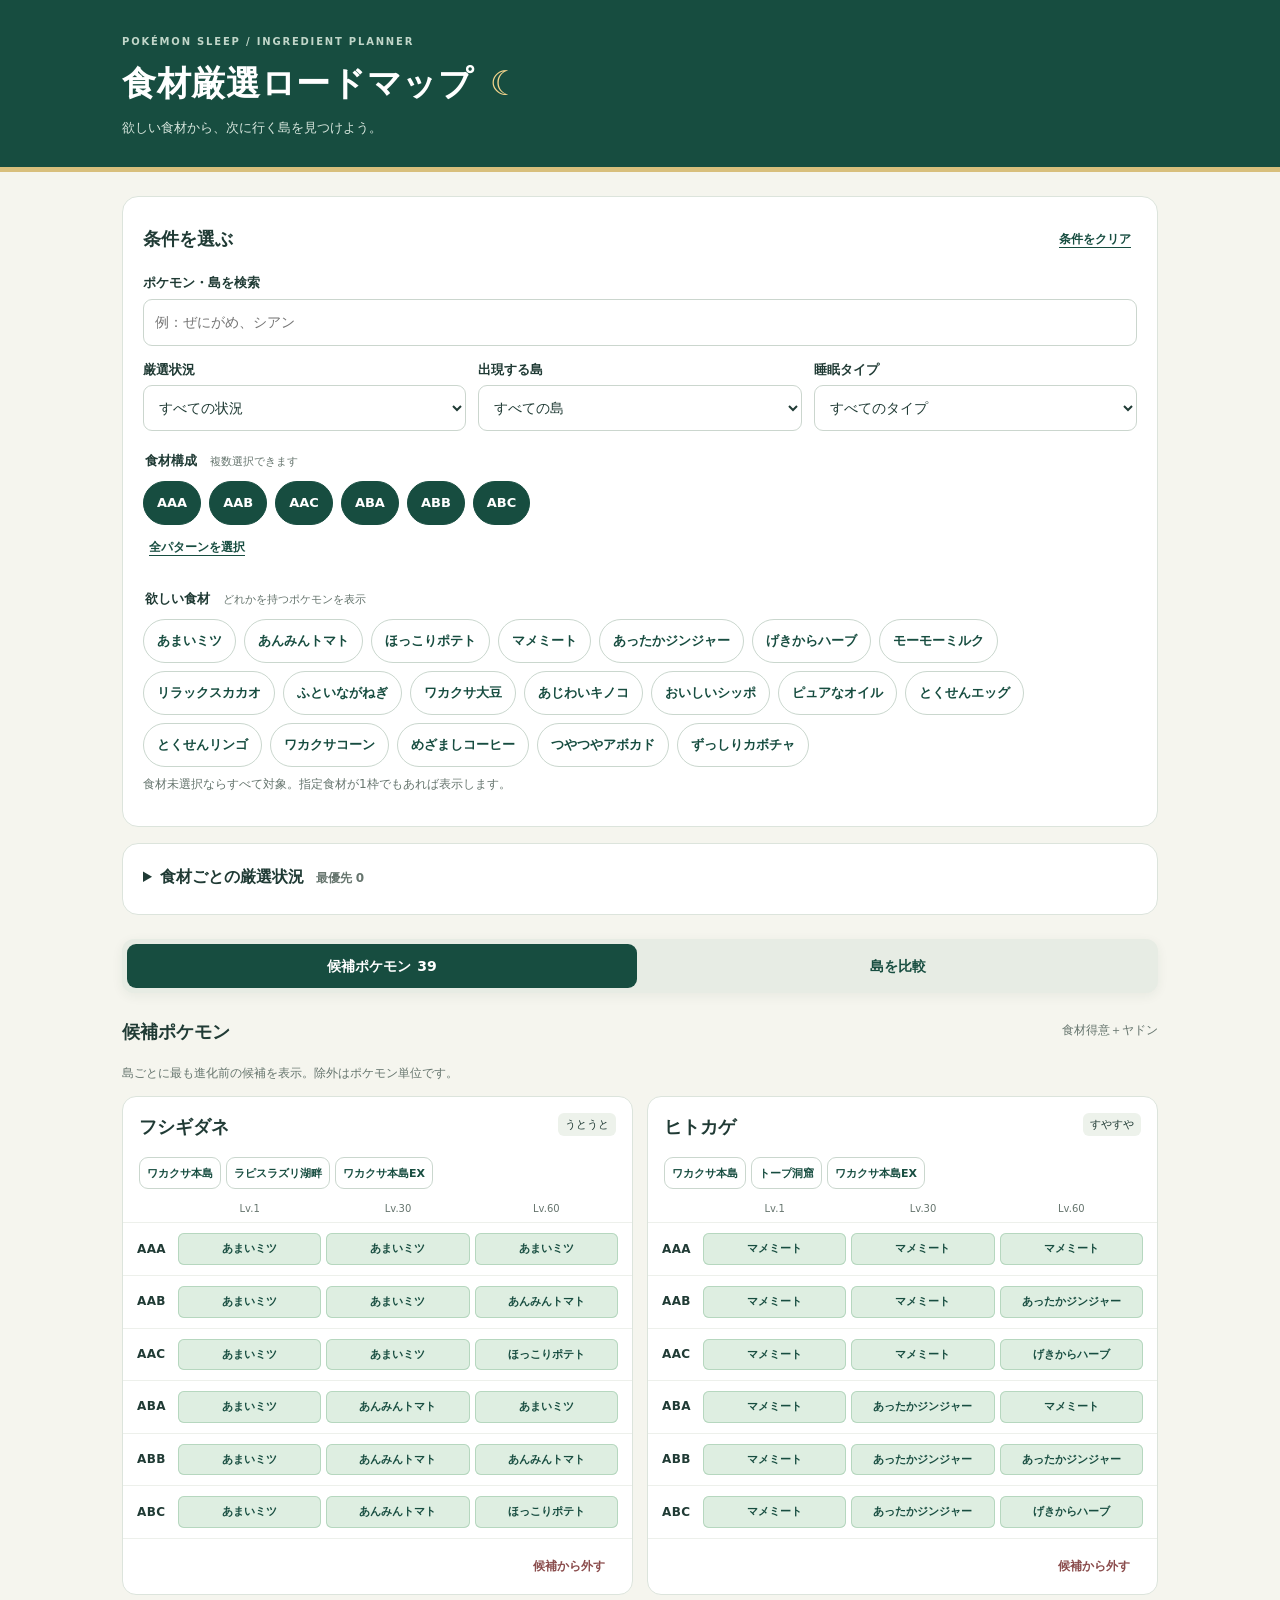
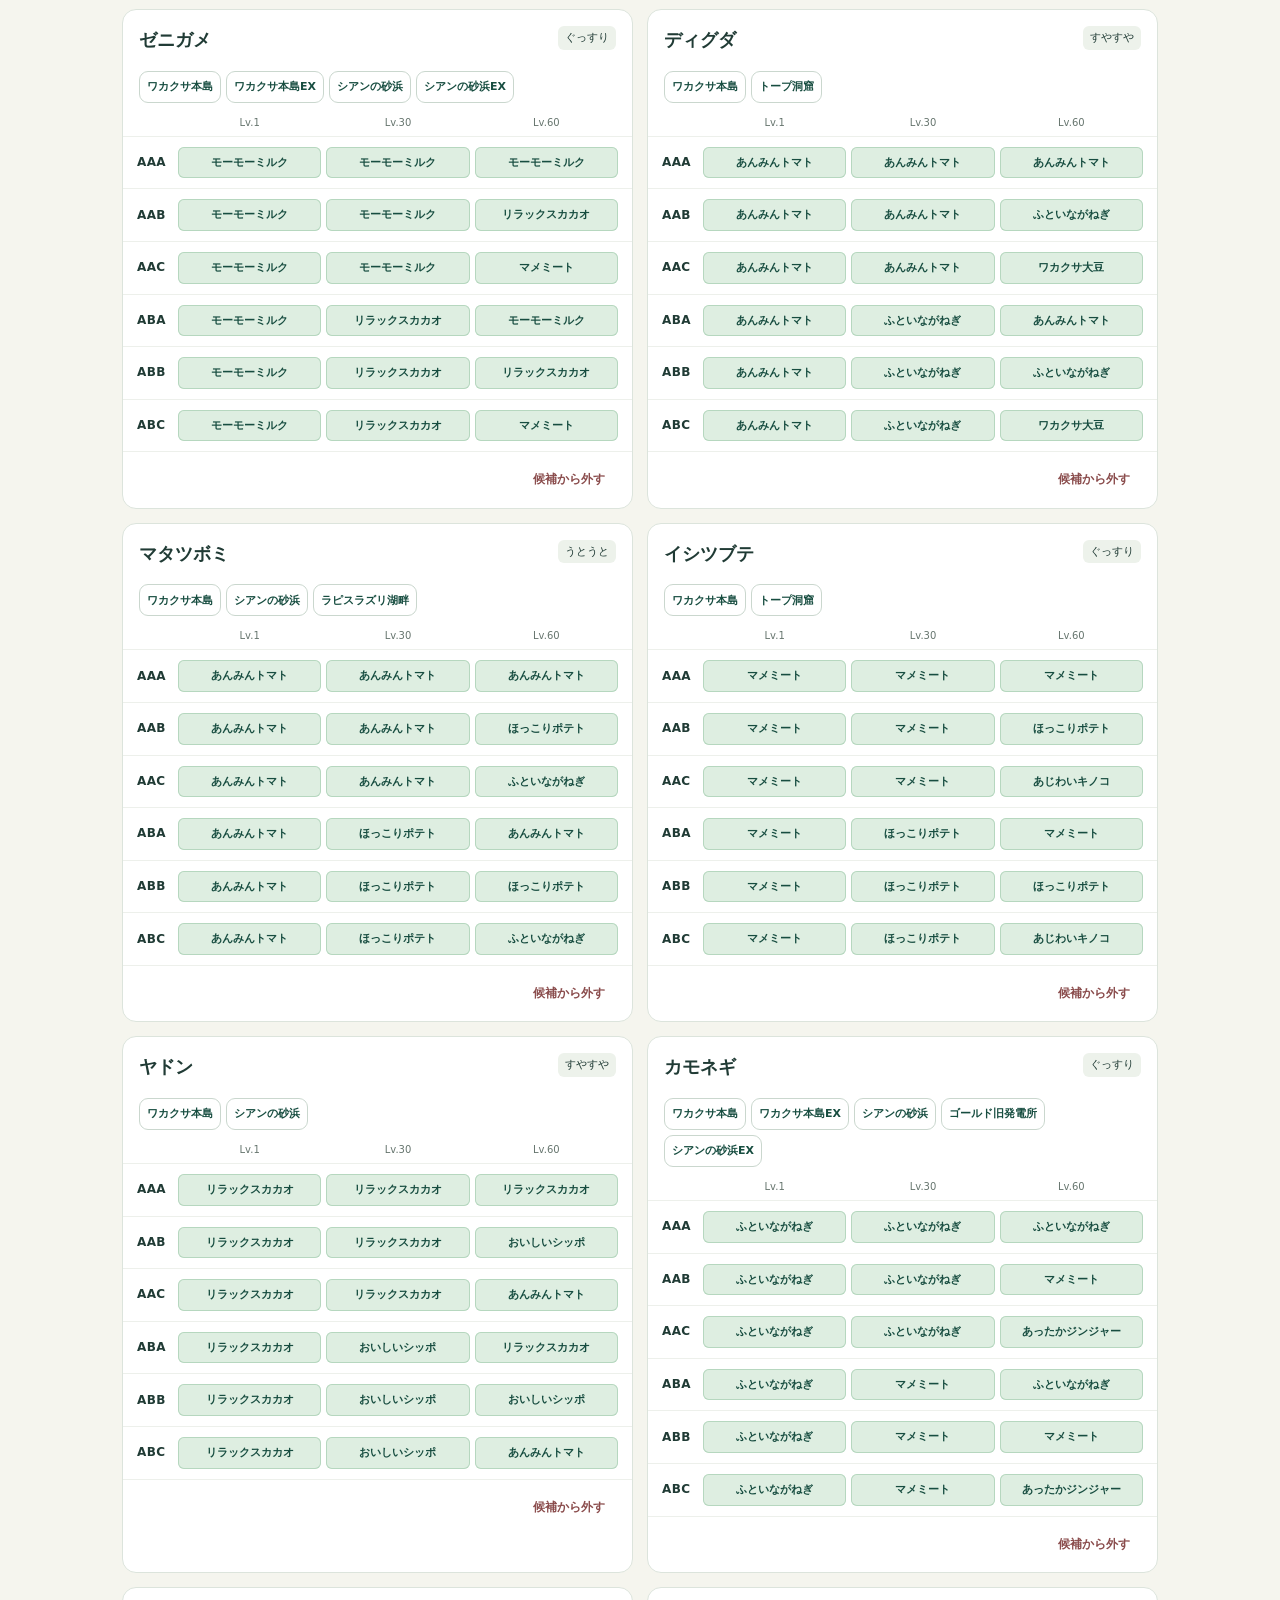
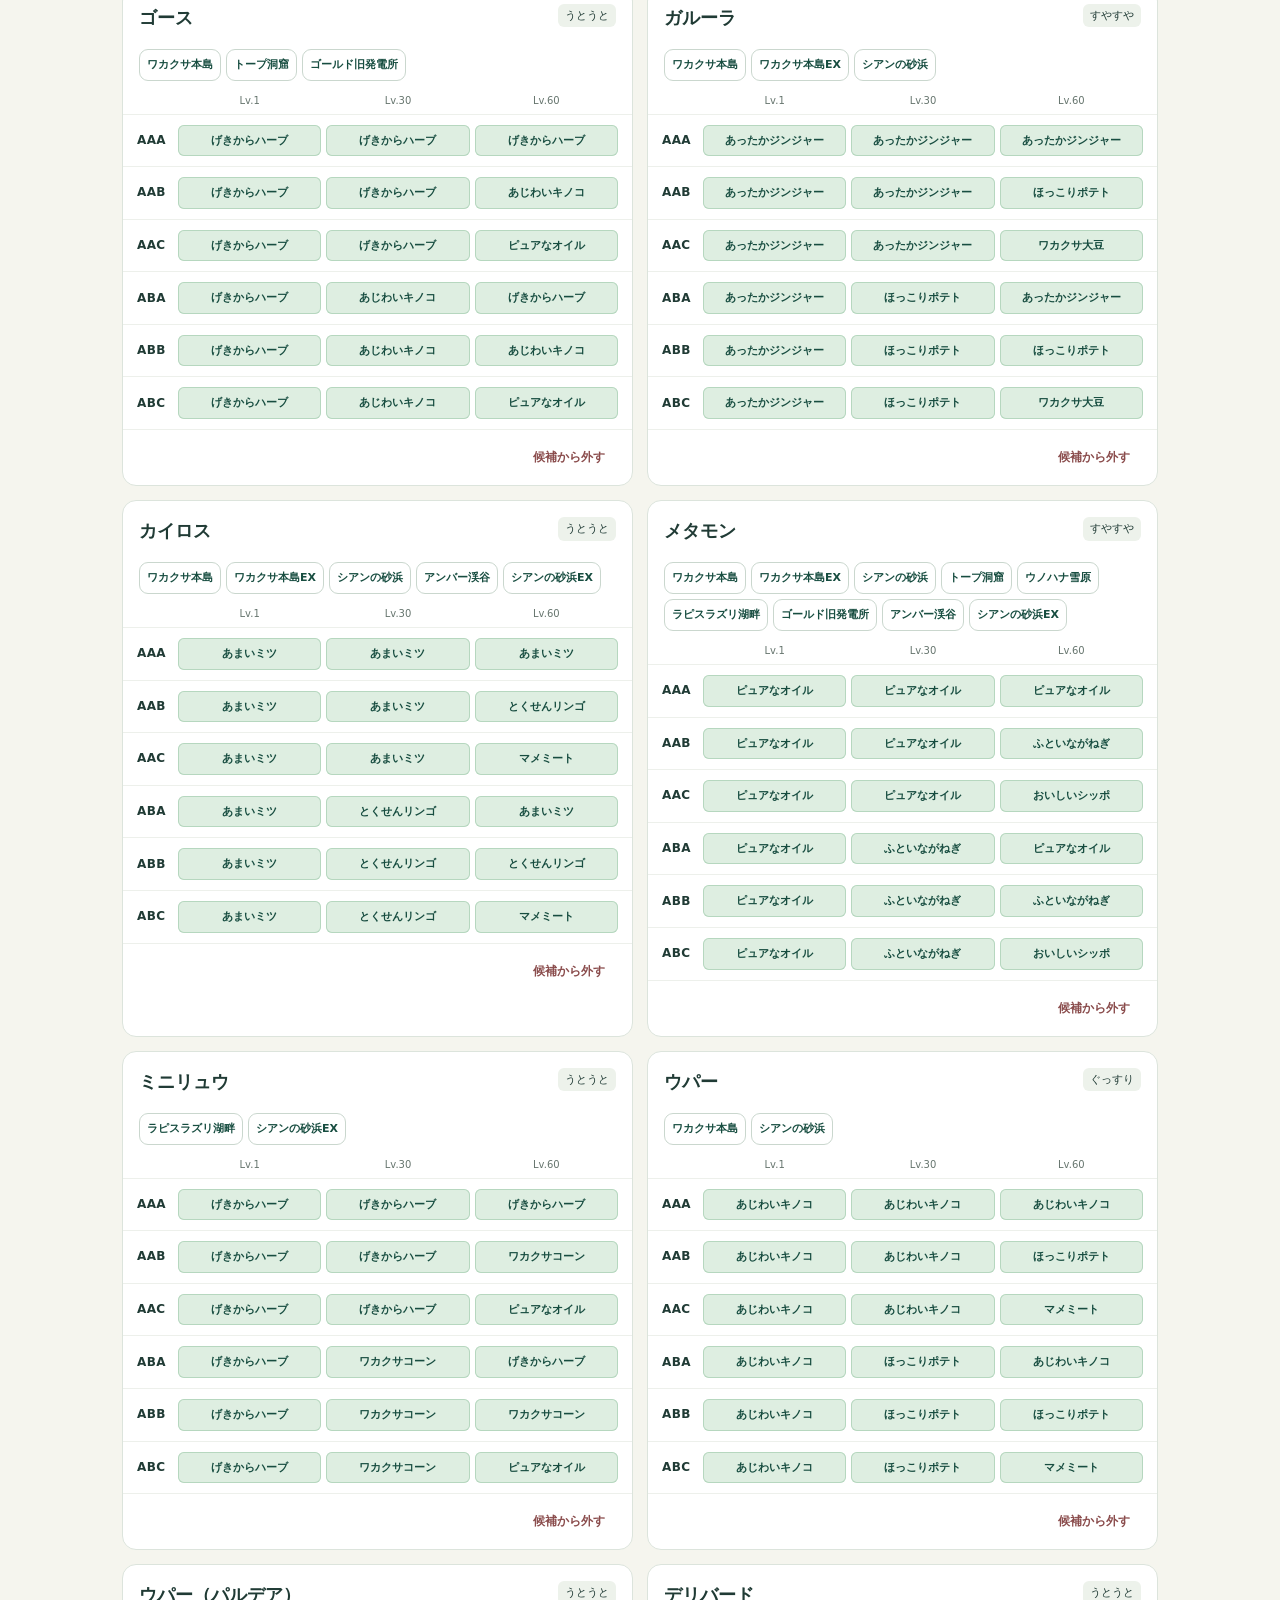
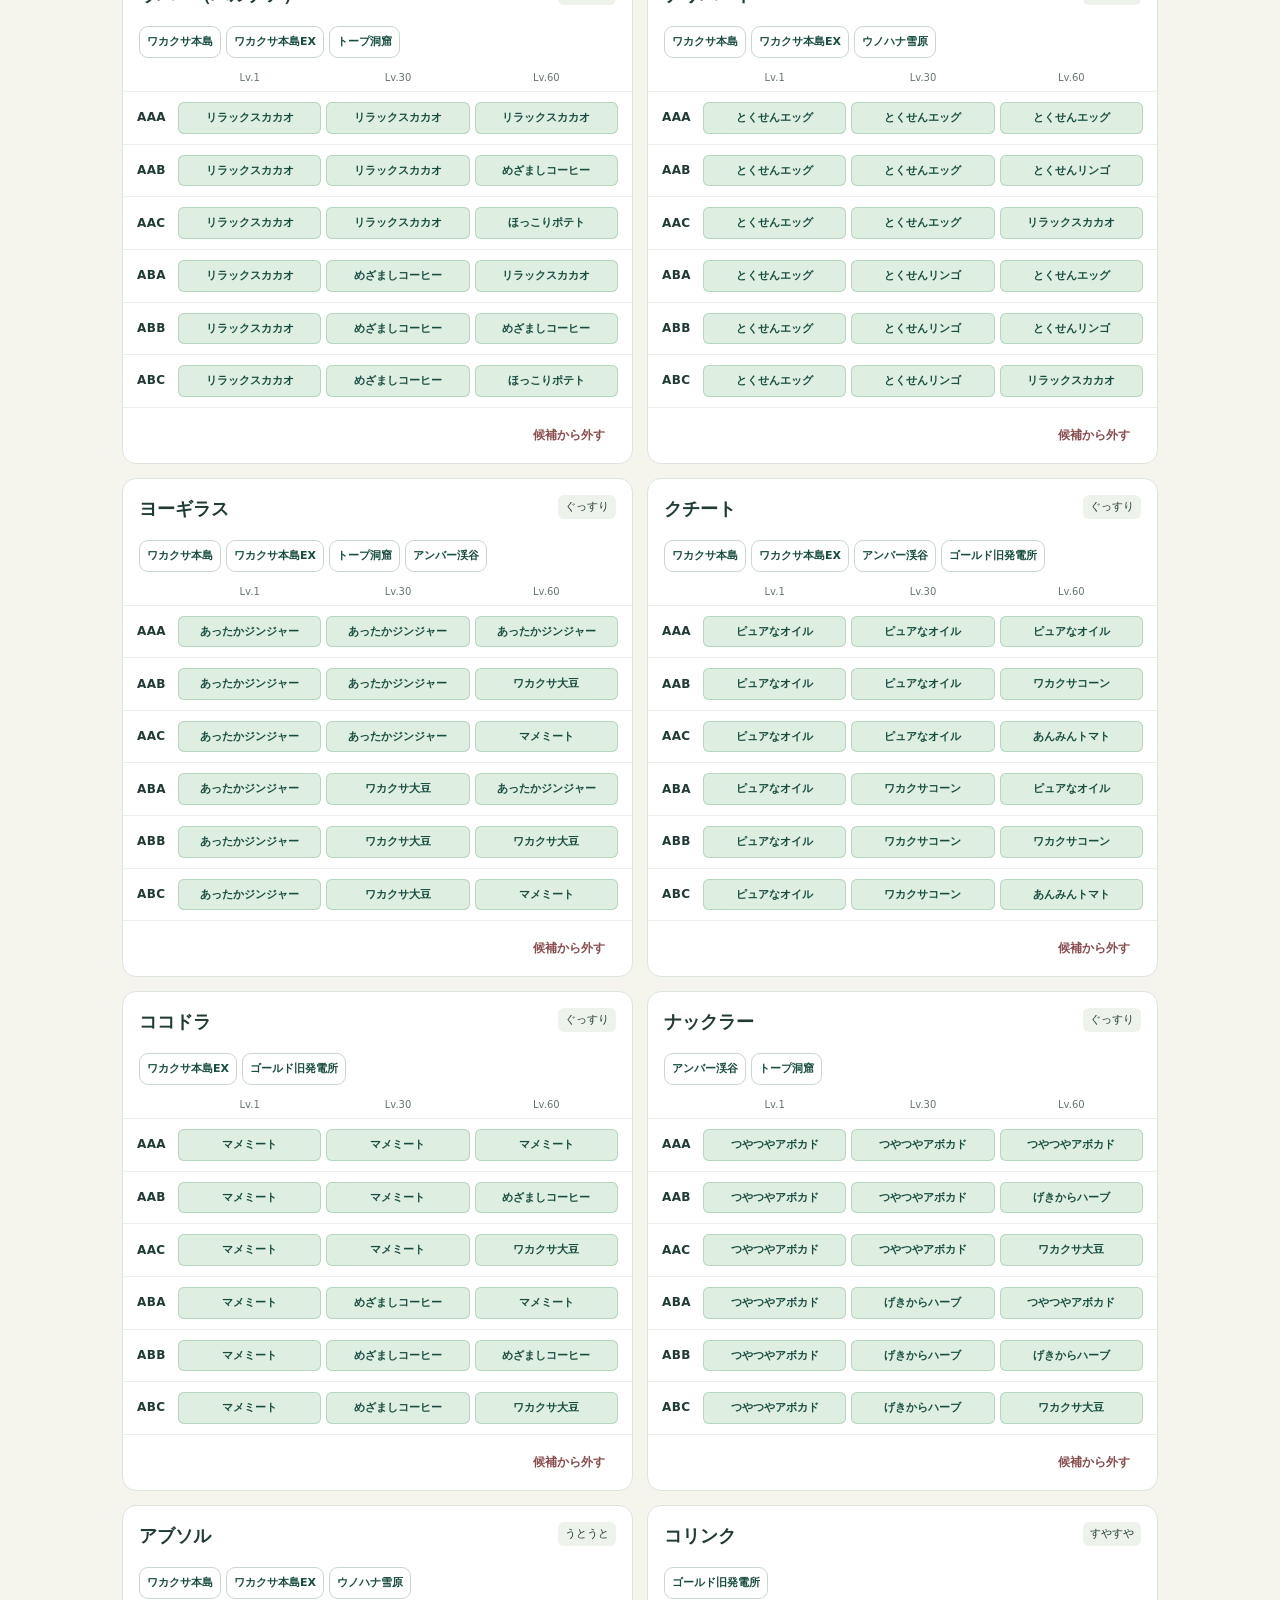
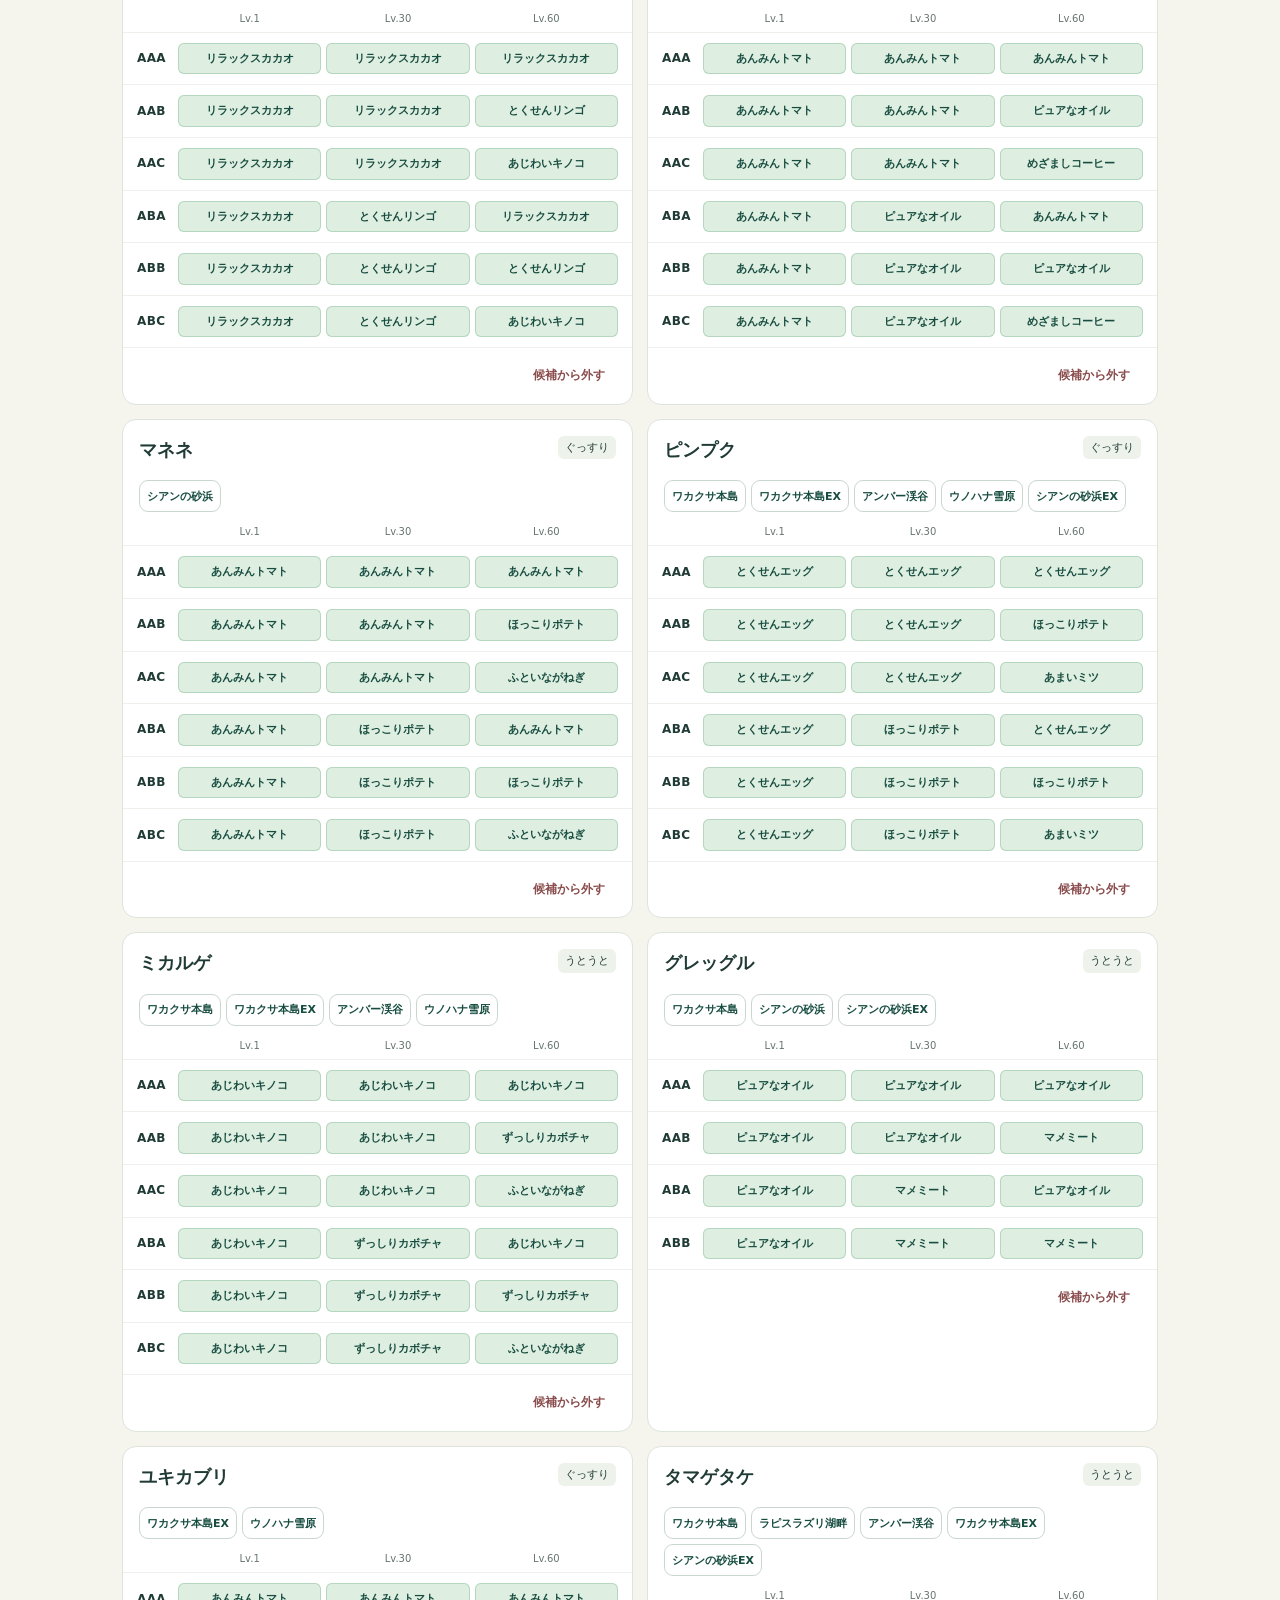
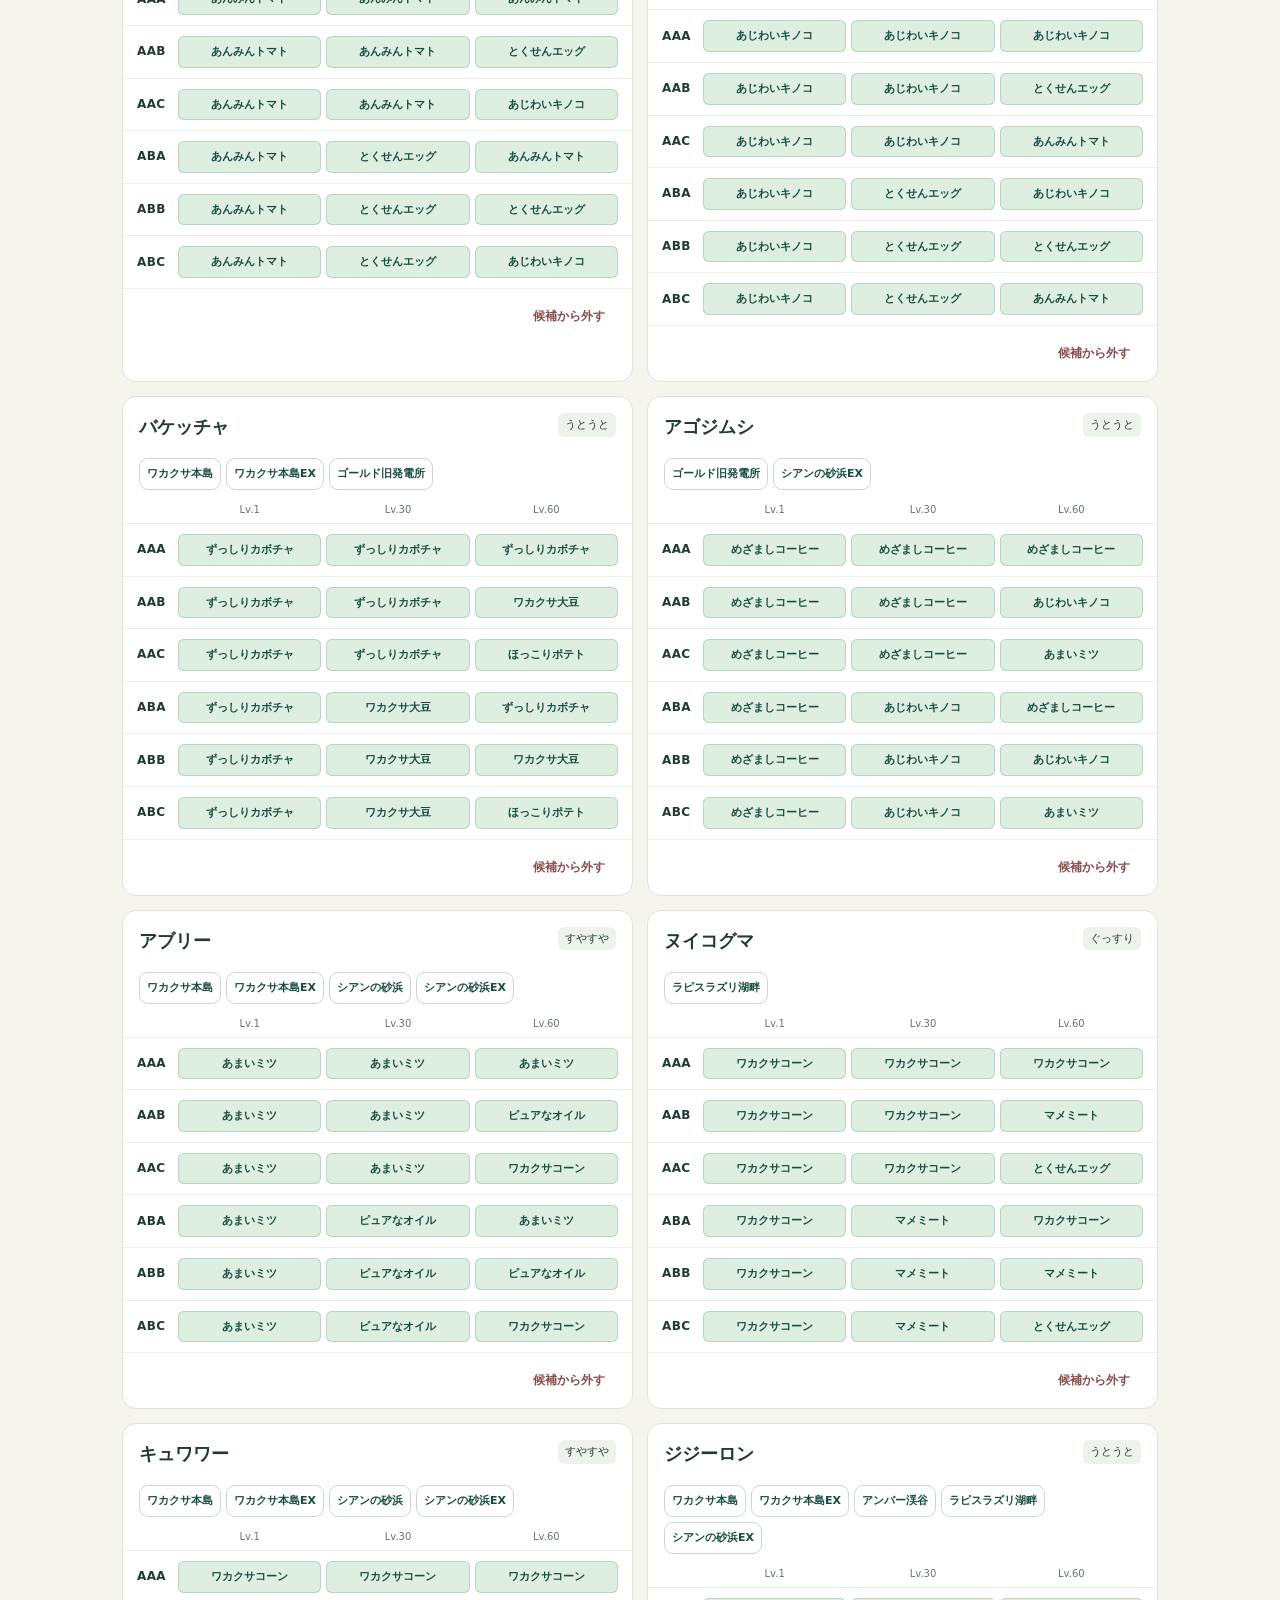
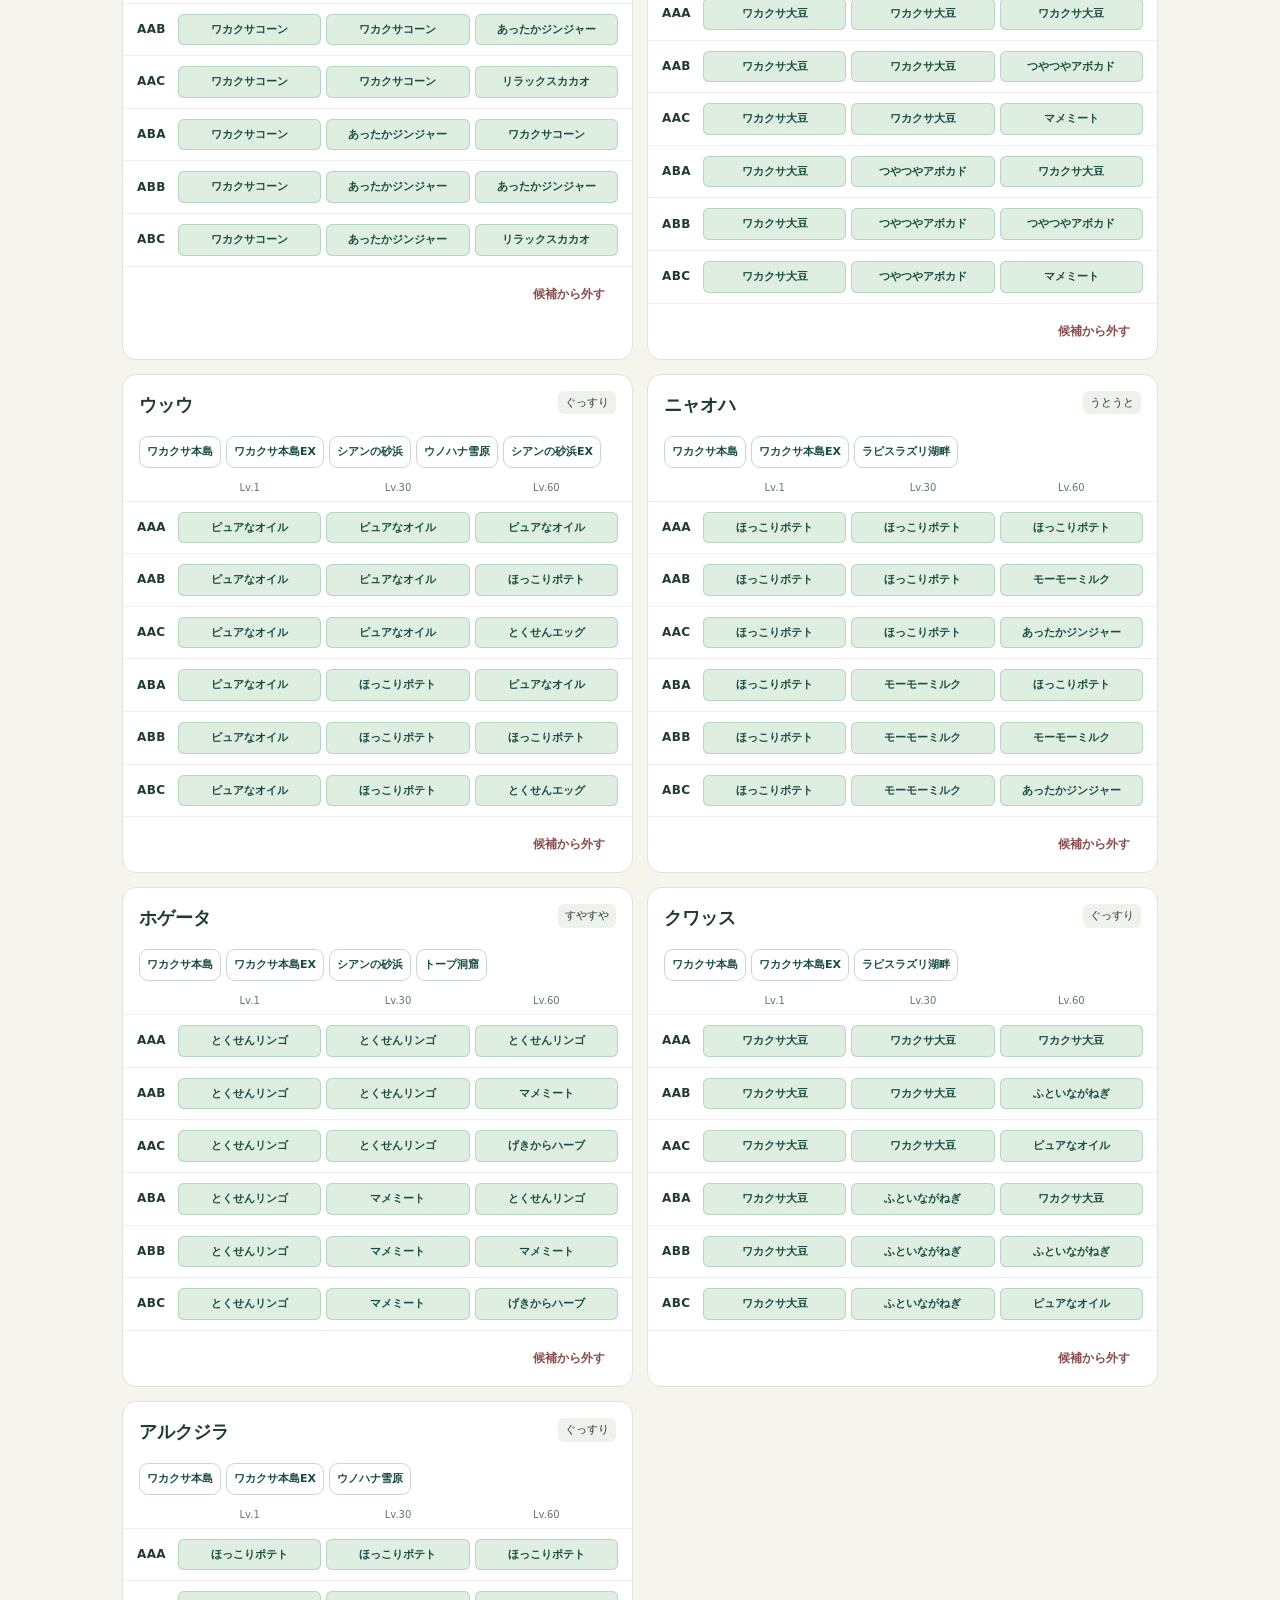
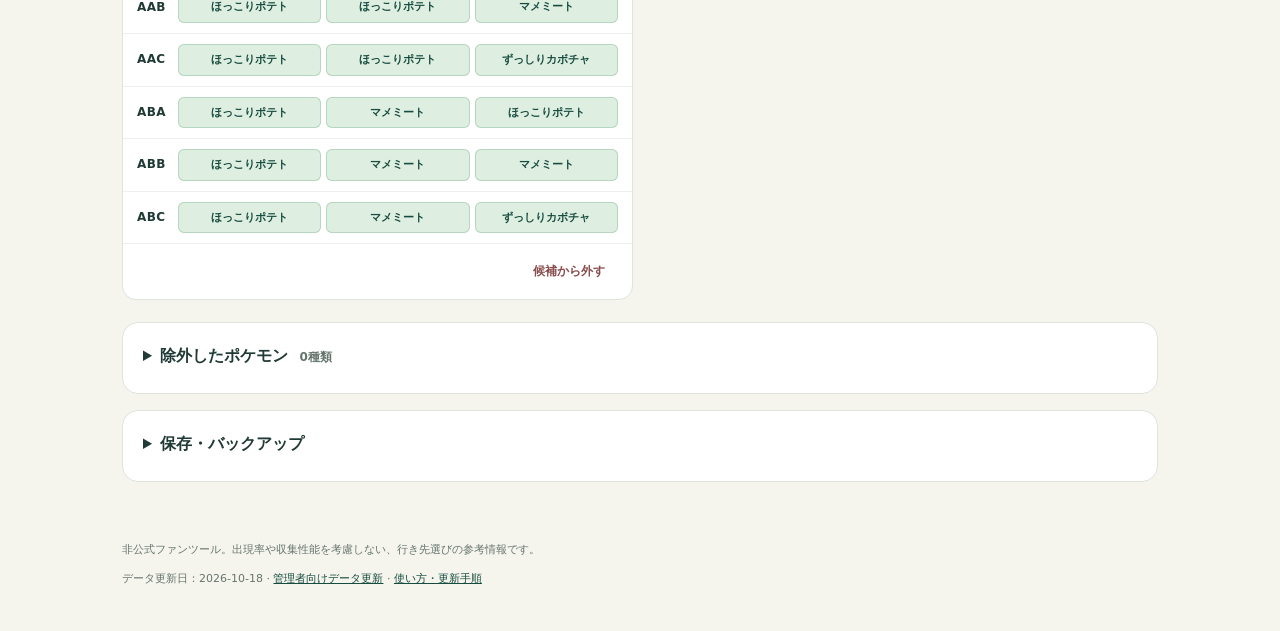
==== commit 02143b60: "Add files via upload" ====
--- a/index.html
+++ b/index.html
@@ -1,57 +1,14 @@
 <!doctype html>
-<html lang="ja">
-<head>
-<meta charset="utf-8">
-<meta name="viewport" content="width=device-width,initial-scale=1">
-<title>ポケスリ食材厳選ロードマップ</title>
-<link rel="icon" type="image/png" href="icon.png">
-<link rel="apple-touch-icon" href="icon.png">
-<meta name="theme-color" content="#e1f4e9">
-<style>
-:root{--bg:#f6f7f2;--ink:#24313a;--muted:#687984;--line:#dce4df;--panel:#fff;--priority:#f8d6dc;--priority-ink:#a33b51;--future:#fff0bd;--future-ink:#735e10;--temp:#d9eafd;--temp-ink:#2b5f8e;--done:#cfeee1;--done-ink:#20684f;--field:#fff0bd;--shadow:0 12px 32px rgba(31,45,50,.08)}
-*{box-sizing:border-box}body{margin:0;font-family:system-ui,-apple-system,BlinkMacSystemFont,"Segoe UI",sans-serif;background:var(--bg);color:var(--ink)}button,input,select{font:inherit}button{border:0;cursor:pointer}
-header{border-bottom:1px solid var(--line);background:linear-gradient(135deg,#e1f4e9,#fff1c4 52%,#dcecff)}.wrap{width:min(1220px,100%);margin:0 auto;padding:16px}.top{display:grid;gap:14px}.title-row{display:flex;align-items:center;justify-content:space-between;gap:12px}.brand{display:flex;align-items:center;gap:12px;min-width:0}.app-icon{width:58px;height:58px;border-radius:14px;object-fit:cover;border:2px solid rgba(36,49,58,.18);box-shadow:0 8px 18px rgba(31,45,50,.14);flex:0 0 auto}h1{margin:0;font-size:clamp(1.35rem,5vw,2.2rem);line-height:1.08;letter-spacing:0}.subtitle{margin:6px 0 0;color:var(--muted);font-size:.92rem}.badge{display:inline-flex;align-items:center;justify-content:center;min-height:32px;padding:6px 10px;border-radius:999px;background:rgba(255,255,255,.8);border:1px solid rgba(74,111,97,.2);color:#426459;font-size:.78rem;font-weight:850;white-space:nowrap}
-.toolbar{display:grid;grid-template-columns:minmax(0,1.2fr) repeat(4,minmax(130px,.45fr));gap:10px}label{display:block;margin-bottom:5px;color:var(--muted);font-size:.75rem;font-weight:850}input,select{width:100%;min-height:44px;padding:10px 12px;border:1px solid var(--line);border-radius:8px;background:#fff;color:var(--ink);outline:none}.icon-filter{display:flex;flex-wrap:wrap;gap:8px}.filter-icon{width:44px;height:44px;border-radius:10px;background:#fff;border:1px solid #dfe8e4;display:grid;place-items:center}.filter-icon.active{border-color:#67b990;box-shadow:0 0 0 3px rgba(103,185,144,.18)}
-main.wrap{display:grid;grid-template-columns:390px minmax(0,1fr);gap:14px;align-items:start}.panel{background:var(--panel);border:1px solid var(--line);border-radius:8px;box-shadow:var(--shadow);overflow:hidden}.panel-head{display:flex;align-items:center;justify-content:space-between;gap:8px;padding:12px 14px;border-bottom:1px solid #edf1ef}.panel-title{margin:0;font-size:.95rem}.stats{display:grid;grid-template-columns:repeat(4,1fr);gap:8px;padding:12px}.stat{padding:10px 8px;border:1px solid #e2e9e5;border-radius:8px;background:#f9fbfa}.stat b{display:block;font-size:1.2rem;line-height:1}.stat span{color:var(--muted);font-size:.68rem;font-weight:850}.ingredients{display:grid;gap:8px;padding:12px}.ingredient{display:grid;grid-template-columns:40px minmax(0,1fr);gap:9px;align-items:center;padding:10px;border:1px solid #e0e8e4;border-radius:8px;background:#fff}.ingredient.active{border-color:#67b990;box-shadow:0 0 0 3px rgba(103,185,144,.16)}.ingredient-body{display:grid;gap:7px;min-width:0}.ingredient-top{display:grid;grid-template-columns:minmax(0,1fr) auto minmax(132px,.7fr);align-items:center;gap:8px}.ingredient-name{padding:0;background:transparent;color:var(--ink);font-weight:950;text-align:left;overflow-wrap:anywhere}.sort-actions{display:flex;gap:4px}.sort-btn{width:32px;min-height:32px;border-radius:7px;background:#f4f8f6;color:#52635c;border:1px solid #dce4df;font-weight:950}.ingredient select{min-height:36px;padding:6px 8px;font-size:.78rem;font-weight:850}
-.food-img{width:34px;height:34px;border-radius:9px;object-fit:cover;vertical-align:middle;display:inline-block}.food-img.small{width:22px;height:22px;border-radius:6px}.filter-icon .food-img{width:34px;height:34px}.chips{display:flex;flex-wrap:wrap;gap:6px}.chip{border-radius:999px;padding:4px 8px;background:#edf1ef;color:#52635c;font-size:.72rem;font-weight:850;display:inline-flex;align-items:center;gap:4px}.chip.priority{background:var(--priority);color:var(--priority-ink)}.chip.future{background:var(--future);color:var(--future-ink)}.chip.temp{background:var(--temp);color:var(--temp-ink)}.chip.done{background:var(--done);color:var(--done-ink)}.chip.field{background:var(--field);color:#705b12}
-.tabs{display:flex;gap:6px;padding:6px;border-bottom:1px solid var(--line);background:#fff;position:sticky;top:0;z-index:2}.tab{flex:1;min-height:40px;border-radius:7px;background:transparent;color:var(--muted);font-weight:900}.tab.active{background:var(--temp);color:var(--temp-ink)}.content{padding:12px}.cards,.islands{display:grid;grid-template-columns:repeat(auto-fill,minmax(250px,1fr));gap:12px}.card,.island{min-width:0;overflow:hidden;border:1px solid #dfe8e4;border-radius:8px;background:#fff}.card-body,.island{display:grid;gap:9px;padding:12px}.name-row{display:flex;align-items:start;justify-content:space-between;gap:8px}.pokemon-name{font-weight:950;font-size:1.02rem;overflow-wrap:anywhere}.sleep{padding:5px 8px;border-radius:999px;background:#eef3f1;color:#4e625a;font-size:.72rem;font-weight:900;white-space:nowrap}.slots{display:grid;grid-template-columns:repeat(3,1fr);border-top:1px solid #edf1ef}.slot{min-width:0;padding:9px 7px;text-align:center;border-right:1px solid #edf1ef}.slot:last-child{border-right:0}.slot.hit{background:#effbf6}.slot strong{display:block;margin-bottom:4px;color:var(--muted);font-size:.7rem}.slot span{display:block;font-size:.8rem;font-weight:850;overflow-wrap:anywhere}.score{font-size:1.55rem;line-height:1;font-weight:950}.group{display:grid;gap:5px}.group-title{font-size:.76rem;font-weight:950;color:var(--muted)}.actions{display:flex;flex-wrap:wrap;gap:8px;padding:0 12px 12px}.button{min-height:40px;padding:8px 11px;border-radius:8px;border:1px solid #cde5da;background:#eef6f2;color:#276b51;font-weight:900}.button.dark{border-color:#263a44;background:#263a44;color:#fff}.button.danger{border-color:#f1c5ce;background:#fff0f3;color:#a33b51}.empty{padding:28px 12px;text-align:center;color:var(--muted);font-weight:850}.hidden{display:none!important}
-@media(max-width:1000px){.toolbar{grid-template-columns:1fr 1fr}main.wrap{grid-template-columns:1fr}.ingredients{grid-template-columns:repeat(2,minmax(0,1fr))}}@media(max-width:620px){.wrap{padding:12px}.title-row{align-items:start;flex-direction:column}.brand{align-items:flex-start}.app-icon{width:52px;height:52px}.toolbar,.ingredients,.cards,.islands{grid-template-columns:1fr}.ingredient-top{grid-template-columns:1fr}.sort-actions{justify-content:flex-start}.stats{grid-template-columns:repeat(2,1fr)}}
-</style>
-</head>
-<body>
-<header><div class="wrap top"><div class="title-row"><div class="brand"><img class="app-icon" src="icon.png" alt="" onerror="this.style.display='none'"><div><h1>ポケスリ食材厳選ロードマップ</h1><p class="subtitle">ひらがな検索、複数食材検索、折りたたみ、個別アイコン対応。</p></div></div><span class="badge">食材得意・2枠以上候補</span></div><div class="toolbar"><div><label for="search">検索</label><input id="search" type="search" placeholder="ひらがな・カタカナ・ポケモン・島"></div><div><label for="modeFilter">候補モード</label><select id="modeFilter"><option value="all">AAA+ABB総合</option><option value="aaa">AAAのみ</option></select></div><div><label for="statusFilter">厳選状況</label><select id="statusFilter"><option value="all">すべて</option><option value="priority">厳選最優先</option><option value="future">将来厳選</option><option value="temp">仮採用</option><option value="done">厳選終了</option></select></div><div><label for="fieldFilter">出現フィールド</label><select id="fieldFilter"><option value="all">すべての島</option></select></div><div><label for="sleepFilter">睡眠タイプ</label><select id="sleepFilter"><option value="all">すべて</option><option>うとうと</option><option>すやすや</option><option>ぐっすり</option></select></div></div><div><label>条件検索: 食材アイコン</label><div id="iconFilter" class="icon-filter"></div></div></div></header>
-<main class="wrap"><aside class="panel"><div class="panel-head"><h2 class="panel-title">食材の状況</h2><button id="toggleIngredients" class="button" type="button">折りたたむ</button></div><div id="ingredientBody"><div class="stats"><div class="stat"><b id="priorityCount">0</b><span>最優先</span></div><div class="stat"><b id="futureCount">0</b><span>将来</span></div><div class="stat"><b id="tempCount">0</b><span>仮採用</span></div><div class="stat"><b id="doneCount">0</b><span>終了</span></div></div><div id="ingredientList" class="ingredients"></div></div></aside><section class="panel"><div class="tabs"><button class="tab active" type="button" data-tab="pokemon">候補ポケモン</button><button class="tab" type="button" data-tab="island">行く島</button></div><div id="pokemonTab" class="content"><div id="pokemonCards" class="cards"></div><div id="emptyPokemon" class="empty hidden">条件に合う候補がありません。</div></div><div id="islandTab" class="content hidden"><div id="islandCards" class="islands"></div><div class="panel" style="margin-top:12px"><div class="panel-head"><h2 class="panel-title">参考記録: ワカクサ系</h2></div><div id="referenceCards" class="islands content"></div></div></div><div class="actions"><button id="showPriority" class="button dark" type="button">最優先食材だけ見る</button><button id="toggleRest" class="button" type="button">島候補をすべて表示</button><button id="resetExcluded" class="button danger" type="button">除外をリセット</button><button id="resetOrder" class="button" type="button">食材順をリセット</button><button id="clearFilters" class="button" type="button">絞り込み解除</button></div></section></main>
-<script>
-const iconBase="icons/";
-const ingredients=[
-["sausage","マメミート","まめミート",iconBase+"5db637a7-03fc-4bf7-a74f-d6d972a2f5d7.jfif"],["egg","とくせんエッグ","とくせんエッグ",iconBase+"057ede53-1179-4845-802b-52ced01e53a7.jfif"],["ginger","あったかジンジャー","あったかジンジャー",iconBase+"b8cb9e36-e105-49eb-8d48-b7ad9b884cc7.jfif"],["mushroom","あじわいキノコ","あじわいキノコ",iconBase+"83293e36-67cb-4df6-b41a-15a8ee0f686f.jfif"],["tomato","あんみんトマト","あんみんトマト",iconBase+"5546f02b-22cc-4dec-acda-0b781d31b795.jfif"],["cacao","リラックスカカオ","リラックスカカオ",iconBase+"1d761af8-27fb-456e-a587-8b34842db62c.jfif"],["oil","ピュアなオイル","ピュアなオイル",iconBase+"236abba7-3007-4ca9-8e9d-f778cd106b31.jfif"],["soy","ワカクサ大豆","ワカクサ大豆",iconBase+"3dd0d7f1-d64a-4267-8358-ce413fd44880.jfif"],["honey","あまいミツ","あまいミツ",iconBase+"64619b0c-4f1e-40e0-bcfa-3ae67b4fd931.jfif"],["leek","ふといながねぎ","ふといながねぎ",iconBase+"94125dde-00f6-4e3c-b3bb-e9ca319002d6.jfif"],["potato","ほっこりポテト","ほっこりポテト",iconBase+"c0973765-f66c-4af2-8bc3-414a79177d8b.jfif"],["corn","ワカクサコーン","ワカクサコーン",iconBase+"49dc0942-2738-4792-b606-7d8e06c23d90.jfif"],["coffee","めざましコーヒー","めざましコーヒー",iconBase+"37e78280-e58e-4d26-ae0b-57211b502b7a.jfif"],["herb","げきからハーブ","げきからハーブ",iconBase+"a9e096ac-1a41-4794-8232-ea89a69dac26.jfif"],["pumpkin","ずっしりカボチャ","ずっしりカボチャ",iconBase+"3ffba804-bf44-4df5-8c6c-1f306d4690ce.jfif"],["avocado","つやつやアボカド","つやつやアボカド",iconBase+"dd908298-10ec-4db5-ac6c-3f05a34fe4ae.jfif"],["milk","モーモーミルク","モーモーミルク",iconBase+"8ad97828-6274-48f1-9e2e-b144641d9169.jfif"],["apple","とくせんリンゴ","とくせんリンゴ",iconBase+"4fe023af-0079-4fd3-9f43-ca4b0db52427.jfif"],["tail","おいしいシッポ","おいしいシッポ",iconBase+"54858713-026d-4261-8b1b-ec731ad1aa28.jfif"]];
-const fieldMap={1:"ワカクサ本島",2:"シアンの砂浜",3:"トープ洞窟",4:"ウノハナ雪原",5:"ラピスラズリ湖畔",6:"ゴールド旧発電所",7:"アンバー渓谷",8:"ワカクサ本島EX"},sleepMap={A:"うとうと",B:"すやすや",C:"ぐっすり"},referenceFields=new Set(["ワカクサ本島","ワカクサ本島EX"]);
-const pokemonInfo={"フシギダネ":{f:[1,5,8],s:"A"},"ヒトカゲ":{f:[1,3,8],s:"B"},"ゼニガメ":{f:[1,2,8],s:"C"},"ディグダ":{f:[1,3],s:"B"},"マタツボミ":{f:[1,2,5],s:"A"},"イシツブテ":{f:[1,3],s:"C"},"ゴース":{f:[1,3,6],s:"A"},"ガルーラ":{f:[1,2,8],s:"B"},"カイロス":{f:[1,2,7,8],s:"A"},"メタモン":{f:[1,2,3,4,5,6,7,8],s:"B"},"ヨーギラス":{f:[1,3,7,8],s:"C"},"アブソル":{f:[1,4,8],s:"A"},"グレッグル":{f:[1,2],s:"A"},"マネネ":{f:[2],s:"C"},"デリバード":{f:[1,4,8],s:"A"},"ユキカブリ":{f:[4,8],s:"C"},"ミニリュウ":{f:[5],s:"A"},"ヌイコグマ":{f:[5],s:"C"},"キュワワー":{f:[1,2,8],s:"B"},"ウッウ":{f:[1,2,4,8],s:"C"},"ニャオハ":{f:[1,5,8],s:"A"},"ホゲータ":{f:[1,2,3,8],s:"B"},"クワッス":{f:[1,5,8],s:"C"},"ウパー":{f:[1,2],s:"C"},"アゴジムシ":{f:[6],s:"A"},"コリンク":{f:[6],s:"B"},"ココドラ":{f:[6,8],s:"C"},"ウパー（パルデア）":{f:[1,3,8],s:"A"},"ピンプク":{f:[1,4,7,8],s:"C"},"クチート":{f:[1,6,7,8],s:"C"},"カモネギ":{f:[1,2,6,8],s:"C"},"バケッチャ":{f:[1,6,8],s:"A"},"ナックラー":{f:[1,3,7],s:"C"},"ミカルゲ":{f:[1,4,7,8],s:"A"},"アルクジラ":{f:[1,4,8],s:"C"},"アブリー":{f:[1,2,8],s:"B"},"ジジーロン":{f:[1,5,7,8],s:"A"},"ヤドン":{f:[1,2],s:"B"}};
-const raw=[["sausage","グレッグル","ABB"],["sausage","ホゲータ","ABB"],["sausage","カモネギ","ABB"],["sausage","アルクジラ","ABB"],["sausage","ヒトカゲ","AAA"],["sausage","ココドラ","AAA"],["sausage","ヌイコグマ","ABB"],["egg","ピンプク","AAA"],["egg","デリバード","AAA"],["egg","ユキカブリ","ABB"],["ginger","ヨーギラス","AAA"],["ginger","キュワワー","ABB"],["ginger","ガルーラ","AAA"],["ginger","ヒトカゲ","ABB"],["mushroom","ミカルゲ","AAA"],["mushroom","アゴジムシ","ABB"],["mushroom","ウパー","AAA"],["mushroom","ゴース","ABB"],["tomato","マタツボミ","AAA"],["tomato","コリンク","AAA"],["tomato","マネネ","AAA"],["tomato","ディグダ","AAA"],["tomato","ユキカブリ","AAA"],["tomato","フシギダネ","ABB"],["cacao","ウパー（パルデア）","AAA"],["cacao","アブソル","AAA"],["cacao","ゼニガメ","ABB"],["oil","グレッグル","AAA"],["oil","クチート","AAA"],["oil","アブリー","ABB"],["oil","メタモン","AAA"],["oil","ウッウ","AAA"],["oil","コリンク","ABB"],["soy","ジジーロン","AAA"],["soy","ヨーギラス","ABB"],["soy","バケッチャ","ABB"],["soy","イシツブテ","AAA"],["soy","クワッス","AAA"],["honey","アブリー","AAA"],["honey","フシギダネ","AAA"],["honey","カイロス","AAA"],["leek","カモネギ","AAA"],["leek","ディグダ","ABB"],["leek","メタモン","ABB"],["leek","クワッス","ABB"],["potato","アルクジラ","AAA"],["potato","マタツボミ","ABB"],["potato","マネネ","ABB"],["potato","ピンプク","ABB"],["potato","ニャオハ","AAA"],["potato","イシツブテ","ABB"],["potato","ガルーラ","ABB"],["potato","ウッウ","ABB"],["potato","ウパー","ABB"],["corn","キュワワー","AAA"],["corn","ミニリュウ","ABB"],["corn","クチート","ABB"],["corn","ヌイコグマ","AAA"],["coffee","アゴジムシ","AAA"],["coffee","ウパー（パルデア）","ABB"],["coffee","ココドラ","ABB"],["herb","ゴース","AAA"],["herb","ミニリュウ","AAA"],["herb","ナックラー","ABB"],["pumpkin","バケッチャ","AAA"],["pumpkin","ミカルゲ","ABB"],["avocado","ナックラー","AAA"],["avocado","ジジーロン","ABB"],["milk","ゼニガメ","AAA"],["milk","ニャオハ","ABB"],["apple","ホゲータ","AAA"],["apple","カイロス","ABB"],["apple","アブソル","ABB"],["apple","デリバード","ABB"],["tail","ヤドン","ABB"],["tail","メタモン","AAC"]];
-const infoMap=new Map(ingredients.map(([id,name,kana,icon])=>[id,{name,kana,icon}])),defaultStatus=Object.fromEntries(ingredients.map(([id])=>[id,"future"]));let status={...defaultStatus,...JSON.parse(localStorage.getItem("sleepFoodStatusV2")||"{}")},excluded=new Set(JSON.parse(localStorage.getItem("sleepFoodExcluded")||"[]")),ingredientOrder=JSON.parse(localStorage.getItem("sleepFoodIngredientOrder")||"[]"),selectedIngredient="",selectedFoods=new Set(JSON.parse(localStorage.getItem("sleepFoodFilterIcons")||"[]")),activeTab="pokemon",showAllIslands=false,ingredientsCollapsed=JSON.parse(localStorage.getItem("sleepFoodCollapsed")||"false");const labels={priority:"厳選最優先",future:"将来厳選",temp:"仮採用",done:"厳選終了"},$=id=>document.getElementById(id),nameOf=id=>infoMap.get(id)?.name||id,kanaOf=id=>infoMap.get(id)?.kana||"",iconPath=id=>infoMap.get(id)?.icon||"",foodIcon=id=>`<img class="food-img" src="${iconPath(id)}" alt="">`,foodIconSmall=id=>`<img class="food-img small" src="${iconPath(id)}" alt="">`,statusClass=v=>v==="priority"?"priority":v==="future"?"future":v==="temp"?"temp":"done";
-const candidates=raw.map(([ingredient,mon,pattern])=>{const info=pokemonInfo[mon]||{f:[],s:""};return{ingredient,mon,pattern,id:ingredient+"|"+mon+"|"+pattern,fields:info.f.map(n=>fieldMap[n]),sleep:sleepMap[info.s]||""}});
-function norm(s){return String(s).toLowerCase().replace(/[ぁ-ん]/g,ch=>String.fromCharCode(ch.charCodeAt(0)+96)).replace(/\s/g,"")}
-function orderedIngredients(){const map=new Map(ingredients.map(x=>[x[0],x]));const ordered=ingredientOrder.map(id=>map.get(id)).filter(Boolean);const rest=ingredients.filter(([id])=>!ingredientOrder.includes(id));return[...ordered,...rest]}
-function moveIngredient(id,dir){const ids=orderedIngredients().map(([x])=>x),i=ids.indexOf(id),n=i+dir;if(i<0||n<0||n>=ids.length)return;[ids[i],ids[n]]=[ids[n],ids[i]];ingredientOrder=ids;save();renderAll()}
-function slotsFor(c){if(c.pattern==="AAA")return[c.ingredient,c.ingredient,c.ingredient];if(c.pattern==="ABB")return["other",c.ingredient,c.ingredient];if(c.pattern==="AAC")return[c.ingredient,"other",c.ingredient];return["other",c.ingredient,c.ingredient]}
-function save(){localStorage.setItem("sleepFoodStatusV2",JSON.stringify(status));localStorage.setItem("sleepFoodExcluded",JSON.stringify([...excluded]));localStorage.setItem("sleepFoodIngredientOrder",JSON.stringify(ingredientOrder));localStorage.setItem("sleepFoodFilterIcons",JSON.stringify([...selectedFoods]));localStorage.setItem("sleepFoodCollapsed",JSON.stringify(ingredientsCollapsed))}
-function fillFields(){Object.values(fieldMap).forEach(f=>$("fieldFilter").add(new Option(f,f)))}
-function modeOk(c){const m=$("modeFilter").value;return m==="all"||c.pattern==="AAA"}
-function activeIds(){const f=$("statusFilter").value;return orderedIngredients().map(([id])=>id).filter(id=>!selectedIngredient||id===selectedIngredient).filter(id=>!selectedFoods.size||selectedFoods.has(id)).filter(id=>f==="all"||status[id]===f)}
-function queryOk(c){const q=norm($("search").value);if(!q)return true;return norm([c.mon,c.pattern,c.sleep,...c.fields,nameOf(c.ingredient),kanaOf(c.ingredient)].join(" ")).includes(q)}
-function usableCandidates(){return candidates.filter(c=>modeOk(c)&&!excluded.has(c.id))}
-function filtered(){const ids=activeIds(),field=$("fieldFilter").value,sleep=$("sleepFilter").value;return usableCandidates().filter(c=>ids.includes(c.ingredient)).filter(c=>field==="all"||c.fields.includes(field)).filter(c=>sleep==="all"||c.sleep===sleep).filter(queryOk).sort((a,b)=>(status[b.ingredient]==="priority")-(status[a.ingredient]==="priority")||(status[b.ingredient]==="future")-(status[a.ingredient]==="future")||(status[b.ingredient]==="temp")-(status[a.ingredient]==="temp")||a.mon.localeCompare(b.mon,"ja"))}
-function renderIconFilter(){$("iconFilter").innerHTML=orderedIngredients().map(([id])=>`<button class="filter-icon ${selectedFoods.has(id)?"active":""}" type="button" data-food-filter="${id}" title="${nameOf(id)}">${foodIcon(id)}</button>`).join("")}
-function renderIngredients(){$("ingredientBody").classList.toggle("hidden",ingredientsCollapsed);$("toggleIngredients").textContent=ingredientsCollapsed?"展開する":"折りたたむ";$("ingredientList").innerHTML=orderedIngredients().map(([id,name])=>{const cs=usableCandidates().filter(c=>c.ingredient===id),fs=[...new Set(cs.flatMap(c=>c.fields))];return`<div class="ingredient ${selectedIngredient===id?"active":""}"><button class="icon filter-icon" type="button" data-pick="${id}">${foodIcon(id)}</button><div class="ingredient-body"><div class="ingredient-top"><button class="ingredient-name" type="button" data-pick="${id}">${name}</button><div class="sort-actions"><button class="sort-btn" type="button" data-move="${id}" data-dir="-1">↑</button><button class="sort-btn" type="button" data-move="${id}" data-dir="1">↓</button></div><select data-status="${id}">${Object.entries(labels).map(([v,l])=>`<option value="${v}" ${status[id]===v?"selected":""}>${l}</option>`).join("")}</select></div><div class="chips"><span class="chip ${statusClass(status[id])}">${labels[status[id]]}</span><span class="chip">${cs.length}候補</span><span class="chip field">${fs.length}島</span></div></div></div>`}).join("");$("priorityCount").textContent=ingredients.filter(([id])=>status[id]==="priority").length;$("futureCount").textContent=ingredients.filter(([id])=>status[id]==="future").length;$("tempCount").textContent=ingredients.filter(([id])=>status[id]==="temp").length;$("doneCount").textContent=ingredients.filter(([id])=>status[id]==="done").length}
-function renderPokemon(){const list=filtered();$("pokemonCards").innerHTML=list.map(c=>`<article class="card"><div class="card-body"><div class="name-row"><div class="pokemon-name">${c.mon} ${c.pattern}</div><span class="sleep">${c.sleep}</span></div><div class="chips"><span class="chip ${statusClass(status[c.ingredient])}">${foodIconSmall(c.ingredient)} ${nameOf(c.ingredient)}</span>${c.fields.map(f=>`<span class="chip field">${f}</span>`).join("")}</div><button class="button danger" type="button" data-exclude="${c.id}">この候補を外す</button></div><div class="slots">${slotsFor(c).map((s,i)=>`<div class="slot ${s===c.ingredient?"hit":""}"><strong>Lv.${i===0?"1":i===1?"30":"60"}</strong><span>${s==="other"?"別食材":foodIconSmall(s)+" "+nameOf(s)}</span></div>`).join("")}</div></article>`).join("");$("emptyPokemon").classList.toggle("hidden",list.length>0)}
-function makeRows(reference){const ids=activeIds(),fieldFilter=$("fieldFilter").value,sleepFilter=$("sleepFilter").value,rows=[];Object.values(fieldMap).forEach(field=>Object.values(sleepMap).forEach(sleep=>{if(referenceFields.has(field)!==reference)return;if(fieldFilter!=="all"&&field!==fieldFilter)return;if(sleepFilter!=="all"&&sleep!==sleepFilter)return;const hits=usableCandidates().filter(c=>ids.includes(c.ingredient)&&c.fields.includes(field)&&c.sleep===sleep&&queryOk(c));const activeIng=[...new Set(hits.map(c=>c.ingredient))].filter(id=>status[id]!=="done");rows.push({field,sleep,hits,ing:activeIng,priority:activeIng.filter(id=>status[id]==="priority").length,future:activeIng.filter(id=>status[id]==="future").length,temp:activeIng.filter(id=>status[id]==="temp").length})}));return rows.sort((a,b)=>b.priority-a.priority||((b.future+b.temp)-(a.future+a.temp))||b.future-a.future||b.temp-a.temp||b.ing.length-a.ing.length||a.field.localeCompare(b.field,"ja")||a.sleep.localeCompare(b.sleep,"ja"))}
-function foodLine(r,state){return r.ing.filter(id=>status[id]===state).map(id=>{const mons=r.hits.filter(c=>c.ingredient===id).map(c=>c.mon+" "+c.pattern);return`<span class="chip ${statusClass(state)}">${foodIconSmall(id)} ${nameOf(id)}: ${[...new Set(mons)].join("、")}</span>`}).join("")||'<span class="chip">なし</span>'}
-function renderRow(r){return`<article class="island"><h3>${r.field}</h3><div class="score">${r.priority}</div><div class="subtitle">${r.sleep} / 厳選最優先数</div><div class="chips"><span class="chip priority">最優先 ${r.priority}</span><span class="chip future">将来 ${r.future}</span><span class="chip temp">仮採用 ${r.temp}</span><span class="chip">${r.hits.length}候補</span></div><div class="group"><div class="group-title">厳選最優先</div><div class="chips">${foodLine(r,"priority")}</div></div><div class="group"><div class="group-title">将来厳選</div><div class="chips">${foodLine(r,"future")}</div></div><div class="group"><div class="group-title">仮採用</div><div class="chips">${foodLine(r,"temp")}</div></div></article>`}
-function renderIslands(){const main=makeRows(false),ref=makeRows(true),shown=showAllIslands?main:main.slice(0,6);$("islandCards").innerHTML=shown.map(renderRow).join("");$("referenceCards").innerHTML=ref.map(renderRow).join("");$("toggleRest").textContent=showAllIslands?"島候補を上位6件に戻す":"島候補をすべて表示"}
-function renderAll(){renderIconFilter();renderIngredients();renderPokemon();renderIslands()}
-function clearFilters(){selectedIngredient="";selectedFoods=new Set;$("search").value="";$("statusFilter").value="all";$("fieldFilter").value="all";$("sleepFilter").value="all";save();renderAll()}
-function init(){fillFields();renderAll();$("iconFilter").addEventListener("click",e=>{const b=e.target.closest("[data-food-filter]");if(!b)return;selectedFoods.has(b.dataset.foodFilter)?selectedFoods.delete(b.dataset.foodFilter):selectedFoods.add(b.dataset.foodFilter);save();renderAll()});$("ingredientList").addEventListener("click",e=>{const move=e.target.closest("[data-move]");if(move){moveIngredient(move.dataset.move,Number(move.dataset.dir));return}const p=e.target.closest("[data-pick]");if(!p)return;selectedIngredient=selectedIngredient===p.dataset.pick?"":p.dataset.pick;renderAll()});$("ingredientList").addEventListener("change",e=>{const s=e.target.closest("[data-status]");if(!s)return;status[s.dataset.status]=s.value;save();renderAll()});$("pokemonCards").addEventListener("click",e=>{const b=e.target.closest("[data-exclude]");if(!b)return;excluded.add(b.dataset.exclude);save();renderAll()});["search","modeFilter","statusFilter","fieldFilter","sleepFilter"].forEach(id=>{$(id).addEventListener("input",renderAll);$(id).addEventListener("change",renderAll)});document.querySelectorAll(".tab").forEach(b=>b.addEventListener("click",()=>{document.querySelectorAll(".tab").forEach(t=>t.classList.toggle("active",t.dataset.tab===b.dataset.tab));$("pokemonTab").classList.toggle("hidden",b.dataset.tab!=="pokemon");$("islandTab").classList.toggle("hidden",b.dataset.tab!=="island")}));$("showPriority").addEventListener("click",()=>{selectedIngredient="";$("statusFilter").value="priority";renderAll()});$("toggleRest").addEventListener("click",()=>{showAllIslands=!showAllIslands;renderIslands()});$("resetExcluded").addEventListener("click",()=>{excluded=new Set;save();renderAll()});$("resetOrder").addEventListener("click",()=>{ingredientOrder=[];save();renderAll()});$("toggleIngredients").addEventListener("click",()=>{ingredientsCollapsed=!ingredientsCollapsed;save();renderAll()});$("clearFilters").addEventListener("click",clearFilters)}
-init();
-</script>
-</body>
-</html>
+<html lang="ja"><head><meta charset="utf-8"><meta name="viewport" content="width=device-width,initial-scale=1"><meta name="theme-color" content="#174d40"><meta name="description" content="欲しい食材からポケモンと厳選する島を探す、ポケモンスリープの非公式計画ツール。"><title>ポケスリ 食材厳選ロードマップ</title><link rel="icon" href="icon.svg"><link rel="stylesheet" href="style.css"></head>
+<body><header><div class="shell"><div class="eyebrow">POKÉMON SLEEP / INGREDIENT PLANNER</div><h1>食材厳選ロードマップ<span class="moon">☾</span></h1><p>欲しい食材から、次に行く島を見つけよう。</p></div></header>
+<main class="shell"><div id="notice" role="status" aria-live="polite"></div><section class="panel filters"><div class="section-heading"><h2>条件を選ぶ</h2><button id="clear" class="text-button">条件をクリア</button></div><label for="query">ポケモン・島を検索</label><input id="query" type="search" placeholder="例：ぜにがめ、シアン"><div class="filter-grid"><div><label for="status">厳選状況</label><select id="status"><option value="">すべての状況</option></select></div><div><label for="field">出現する島</label><select id="field"><option value="">すべての島</option></select></div><div><label for="sleep">睡眠タイプ</label><select id="sleep"><option value="">すべてのタイプ</option><option>うとうと</option><option>すやすや</option><option>ぐっすり</option></select></div></div>
+<fieldset><legend>食材構成 <small>複数選択できます</small></legend><div id="patterns" class="chips"></div><button id="allPatterns" class="text-button">全パターンを選択</button></fieldset><fieldset><legend>欲しい食材 <small>どれかを持つポケモンを表示</small></legend><div id="foods" class="chips"></div></fieldset><p class="hint">食材未選択ならすべて対象。指定食材が1枠でもあれば表示します。</p></section>
+<details class="panel settings" id="foodSettings"><summary>食材ごとの厳選状況 <span id="statusSummary"></span></summary><p class="hint">各食材の目標を設定すると、検索と島の順位に反映されます。</p><div id="foodStatuses" class="status-grid"></div></details>
+<nav class="tabs" aria-label="検索結果"><button id="pokemonTab" aria-pressed="true">候補ポケモン <span id="pokemonCount"></span></button><button id="islandTab" aria-pressed="false">島を比較</button></nav>
+<section id="results" aria-label="候補ポケモン"><div class="section-heading"><h2>候補ポケモン</h2><span class="hint">食材得意＋ヤドン</span></div><p class="hint">島ごとに最も進化前の候補を表示。除外はポケモン単位です。</p><div id="cards" class="cards"></div></section>
+<section id="islands" hidden aria-label="島の比較"><div class="section-heading"><h2>島の比較</h2><button id="detailToggle" aria-pressed="false">睡眠タイプ別の詳細</button></div><p class="hint">最優先 → 将来 → 仮採用の順。数字は対象ポケモンの種類数です。同じポケモンは各状況内で1回数えます。</p><div id="islandCards" class="island-grid"></div></section>
+<details class="panel settings"><summary>除外したポケモン <span id="excludedCount"></span></summary><p class="hint">除外しても、同じ島の進化後が代わりに表示されることはありません。</p><div id="excludedList"></div><button id="restoreAll">すべて候補に戻す</button></details>
+<details class="panel settings"><summary>保存・バックアップ</summary><p>厳選状況・除外・検索条件・食材順は、このブラウザーに自動保存します。</p><p class="hint">機種変更やブラウザーのデータ削除前に、バックアップを保存してください。</p><div class="actions"><button id="export">バックアップを書き出す</button><label class="button" for="import">バックアップを読み込む</label><input id="import" type="file" accept=".json,application/json" hidden></div><p id="saveState" class="hint"></p></details>
+</main><footer class="shell"><p>非公式ファンツール。出現率や収集性能を考慮しない、行き先選びの参考情報です。</p><p>データ更新日：<span id="updated"></span> · <a href="update.html">管理者向けデータ更新</a> · <a href="使い方と更新手順.txt">使い方・更新手順</a></p></footer>
+<dialog id="confirmImport"><h2>バックアップを読み込みますか？</h2><p>現在の厳選状況・除外・検索条件・食材順を、ファイルの内容で置き換えます。</p><div class="actions"><button id="cancelImport">キャンセル</button><button id="applyImport" class="primary">読み込む</button></div></dialog>
+<script src="data.js"></script><script src="core.js"></script><script src="app.js"></script></body></html>
--- a/style.css
+++ b/style.css
@@ -0,0 +1 @@
+:root{color-scheme:light;--ink:#203b35;--muted:#66756e;--green:#174d40;--line:#dce4dc;--bg:#f5f5ee;--priority:#f6d9dc;--future:#f7ebc8;--temp:#dceaf6;--done:#dceee2}*{box-sizing:border-box}body{margin:0;background:var(--bg);color:var(--ink);font-family:system-ui,-apple-system,"Segoe UI",sans-serif;line-height:1.6}header{background:var(--green);color:white;padding:34px 0 29px;border-bottom:5px solid #d8bf7c}.shell{width:min(1080px,100%);margin:auto;padding-left:22px;padding-right:22px}.eyebrow{font-size:10px;letter-spacing:.18em;color:#c1d6c9;font-weight:700}h1{font-size:clamp(23px,5vw,34px);line-height:1.4;margin:10px 0;letter-spacing:.02em}.moon{color:#f4d58c;margin-left:16px}header p{margin:0;color:#d7e6dd;font-size:13px}main{padding-top:24px;padding-bottom:14px}h2{font-size:18px;margin:0}h3{font-size:19px;margin:0}p{font-size:14px}.panel{background:#fff;border:1px solid var(--line);border-radius:16px;padding:20px;margin-bottom:16px}.section-heading{display:flex;align-items:center;justify-content:space-between;gap:12px;margin-bottom:12px}.filter-grid{display:grid;grid-template-columns:repeat(3,1fr);gap:12px;margin-top:14px}label,legend{font-size:13px;font-weight:700}label{display:block;margin-bottom:5px}input,select,button,.button{font:inherit;max-width:100%}input,select{border:1px solid #cbd6ce;background:#fff;color:var(--ink);border-radius:9px;width:100%;padding:11px;min-height:46px;font-size:14px}button,.button{cursor:pointer;border:1px solid #cad7ce;border-radius:9px;background:#fff;color:var(--green);padding:10px 13px;min-height:44px;font-size:13px;font-weight:650;text-decoration:none;display:inline-flex;align-items:center;justify-content:center;gap:6px}button:hover,.button:hover{background:#eef4ee}button:focus-visible,input:focus-visible,select:focus-visible,summary:focus-visible,a:focus-visible{outline:3px solid #b68c29;outline-offset:3px}button[aria-pressed=true],.primary{background:var(--green);color:#fff;border-color:var(--green)}.text-button{border:0;background:transparent;min-height:44px;padding:6px;font-size:12px;text-decoration:underline;text-underline-offset:4px}fieldset{border:0;padding:0;margin:20px 0 0;min-width:0}legend{margin-bottom:9px}small{font-size:11px;color:var(--muted);font-weight:400;margin-left:8px}.chips{display:flex;flex-wrap:wrap;gap:8px}.chips button{border-radius:30px}.hint{color:var(--muted);font-size:12px;margin:8px 0 12px}.settings summary{cursor:pointer;font-weight:700;min-height:30px}.settings summary span{color:var(--muted);font-size:12px;margin-left:6px}.settings[open] summary{margin-bottom:15px}.status-grid{display:grid;grid-template-columns:1fr 1fr;gap:8px 22px}.status-row{display:grid;grid-template-columns:minmax(0,1fr) 126px 64px;align-items:center;gap:8px;border-bottom:1px solid #edf0eb;padding:8px 0}.status-row label{font-size:12px}.status-row select{font-size:12px;padding:6px}.move{display:flex;gap:2px}.move button{padding:0;width:30px;min-height:44px}.tabs{display:flex;gap:6px;padding:5px;background:#e7ece4;border-radius:12px;margin:24px 0 20px;position:sticky;top:8px;z-index:3;box-shadow:0 3px 12px #203b3510}.tabs button{flex:1;border:0;background:transparent;font-size:14px}.tabs button[aria-pressed=true]{background:var(--green)}.cards,.island-grid{display:grid;grid-template-columns:repeat(2,minmax(0,1fr));gap:14px;margin-bottom:22px}.card,.island-card{border:1px solid var(--line);background:#fff;border-radius:14px;overflow:hidden}.card-top{padding:16px;display:flex;justify-content:space-between;align-items:start;gap:8px}.sleep-label,.tag{display:inline-block;font-size:11px;border-radius:6px;background:#edf2eb;padding:3px 7px;white-space:nowrap}.card-top h3{font-size:18px}.field-list{padding:0 16px 12px;display:flex;gap:5px;flex-wrap:wrap}.field-list button{padding:4px 7px;min-height:32px;font-size:11px}.composition{padding:10px 14px;border-top:1px solid #edf0eb;display:grid;grid-template-columns:36px repeat(3,minmax(0,1fr));gap:5px;align-items:center}.composition b{font-size:12px;letter-spacing:.03em}.food-slot{font-size:11px;padding:7px 3px;text-align:center;border-radius:6px;background:#f4f5f0;overflow-wrap:anywhere}.food-slot.hit{background:#deeee1;color:#174d40;font-weight:750;box-shadow:inset 0 0 0 1px #b6d7bf}.level-head{font-size:10px;color:var(--muted);padding:0 14px 5px;display:grid;grid-template-columns:36px repeat(3,1fr);gap:5px;text-align:center}.card-bottom{padding:8px 14px;text-align:right;border-top:1px solid #edf0eb}.card-bottom button{font-size:12px;color:#8a4c4c;border:0;min-height:38px}.island-card{padding:18px}.island-rank{font-size:11px;color:var(--muted);margin-bottom:5px;letter-spacing:.08em}.count-grid{display:grid;grid-template-columns:repeat(3,1fr);gap:7px;margin:15px 0}.metric{text-align:center;padding:9px 3px;border-radius:9px}.metric b{display:block;font-size:26px;line-height:1.3}.metric span{font-size:10px}.priority{background:var(--priority)}.future{background:var(--future)}.temp{background:var(--temp)}.done{background:var(--done)}.island-card details{border-top:1px solid var(--line);padding-top:10px;font-size:12px}.island-card summary{cursor:pointer;min-height:36px}.island-card ul{padding-left:18px;font-size:12px}.sleep-detail{border-top:1px solid var(--line);padding:12px 0 0;margin-top:12px}.sleep-detail h4{margin:0}.sleep-detail .count-grid{margin:8px 0}.sleep-detail .metric b{font-size:20px}.actions{display:flex;gap:9px;flex-wrap:wrap;align-items:center}.actions label{margin:0}.empty{grid-column:1/-1;background:#fff;border:1px dashed #b6c6b8;padding:35px 20px;text-align:center;border-radius:12px}.excluded-row{display:flex;align-items:center;justify-content:space-between;gap:12px;border-bottom:1px solid var(--line);padding:8px 0;font-size:13px}footer{color:var(--muted);padding-top:18px;padding-bottom:32px}footer p{font-size:11px}a{color:var(--green)}#notice:not(:empty){background:#e4efe3;padding:12px 16px;border-radius:10px;margin-bottom:16px;font-size:13px}dialog{border:1px solid var(--line);border-radius:16px;max-width:440px;width:calc(100% - 32px);padding:24px;color:var(--ink)}dialog::backdrop{background:#102d2570}[hidden]{display:none!important}.update-main{max-width:750px}.update-main h2{margin-bottom:12px}.update-main li{font-size:14px;margin:8px 0}button:disabled{opacity:.45;cursor:default}@media(max-width:680px){.shell{padding-left:14px;padding-right:14px}header{padding:26px 0}.panel{padding:16px}.filter-grid{grid-template-columns:1fr 1fr}.filter-grid>div:last-child{grid-column:1/-1}.cards,.island-grid,.status-grid{grid-template-columns:1fr}.chips{gap:7px}.chips button{font-size:12px;padding:9px 11px}main{padding-top:16px}.section-heading{align-items:center}h2{font-size:16px}.section-heading>button{font-size:11px}.moon{margin-left:8px}.status-row{grid-template-columns:minmax(0,1fr) 122px 64px}}
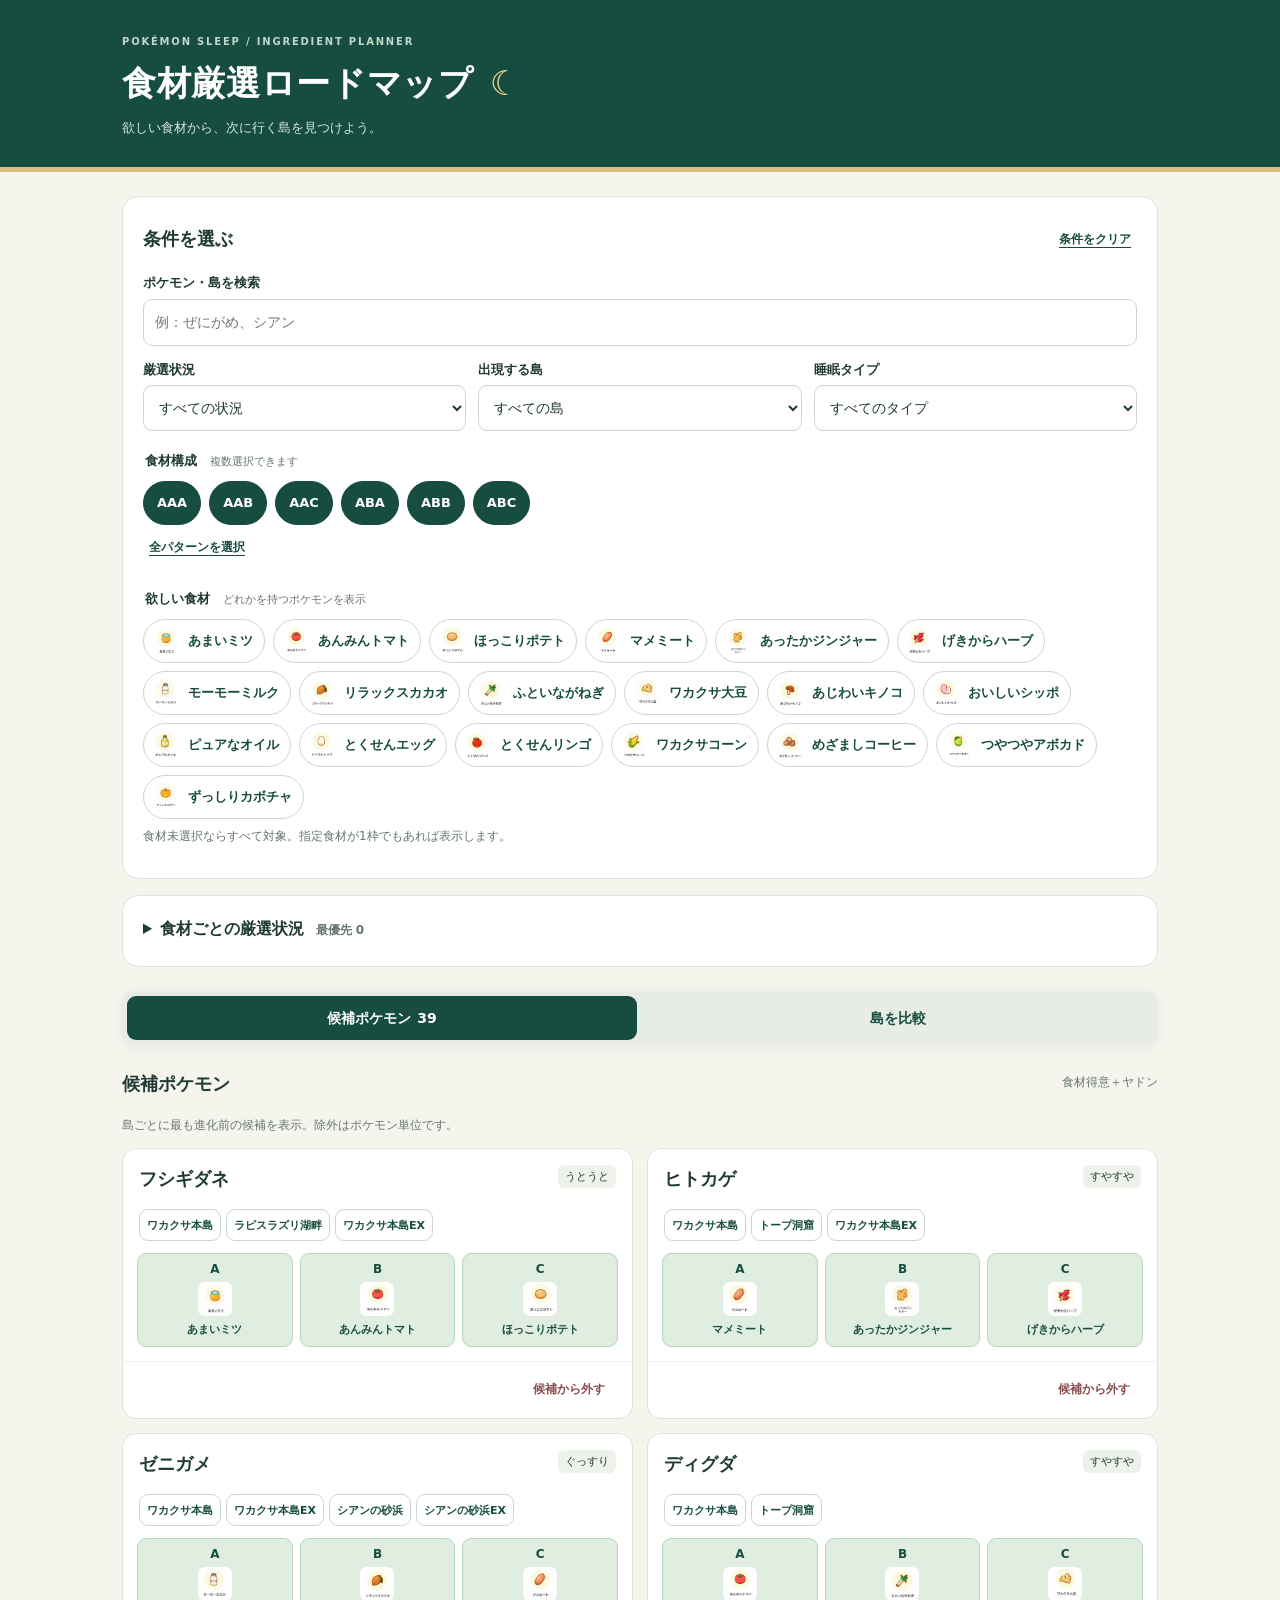
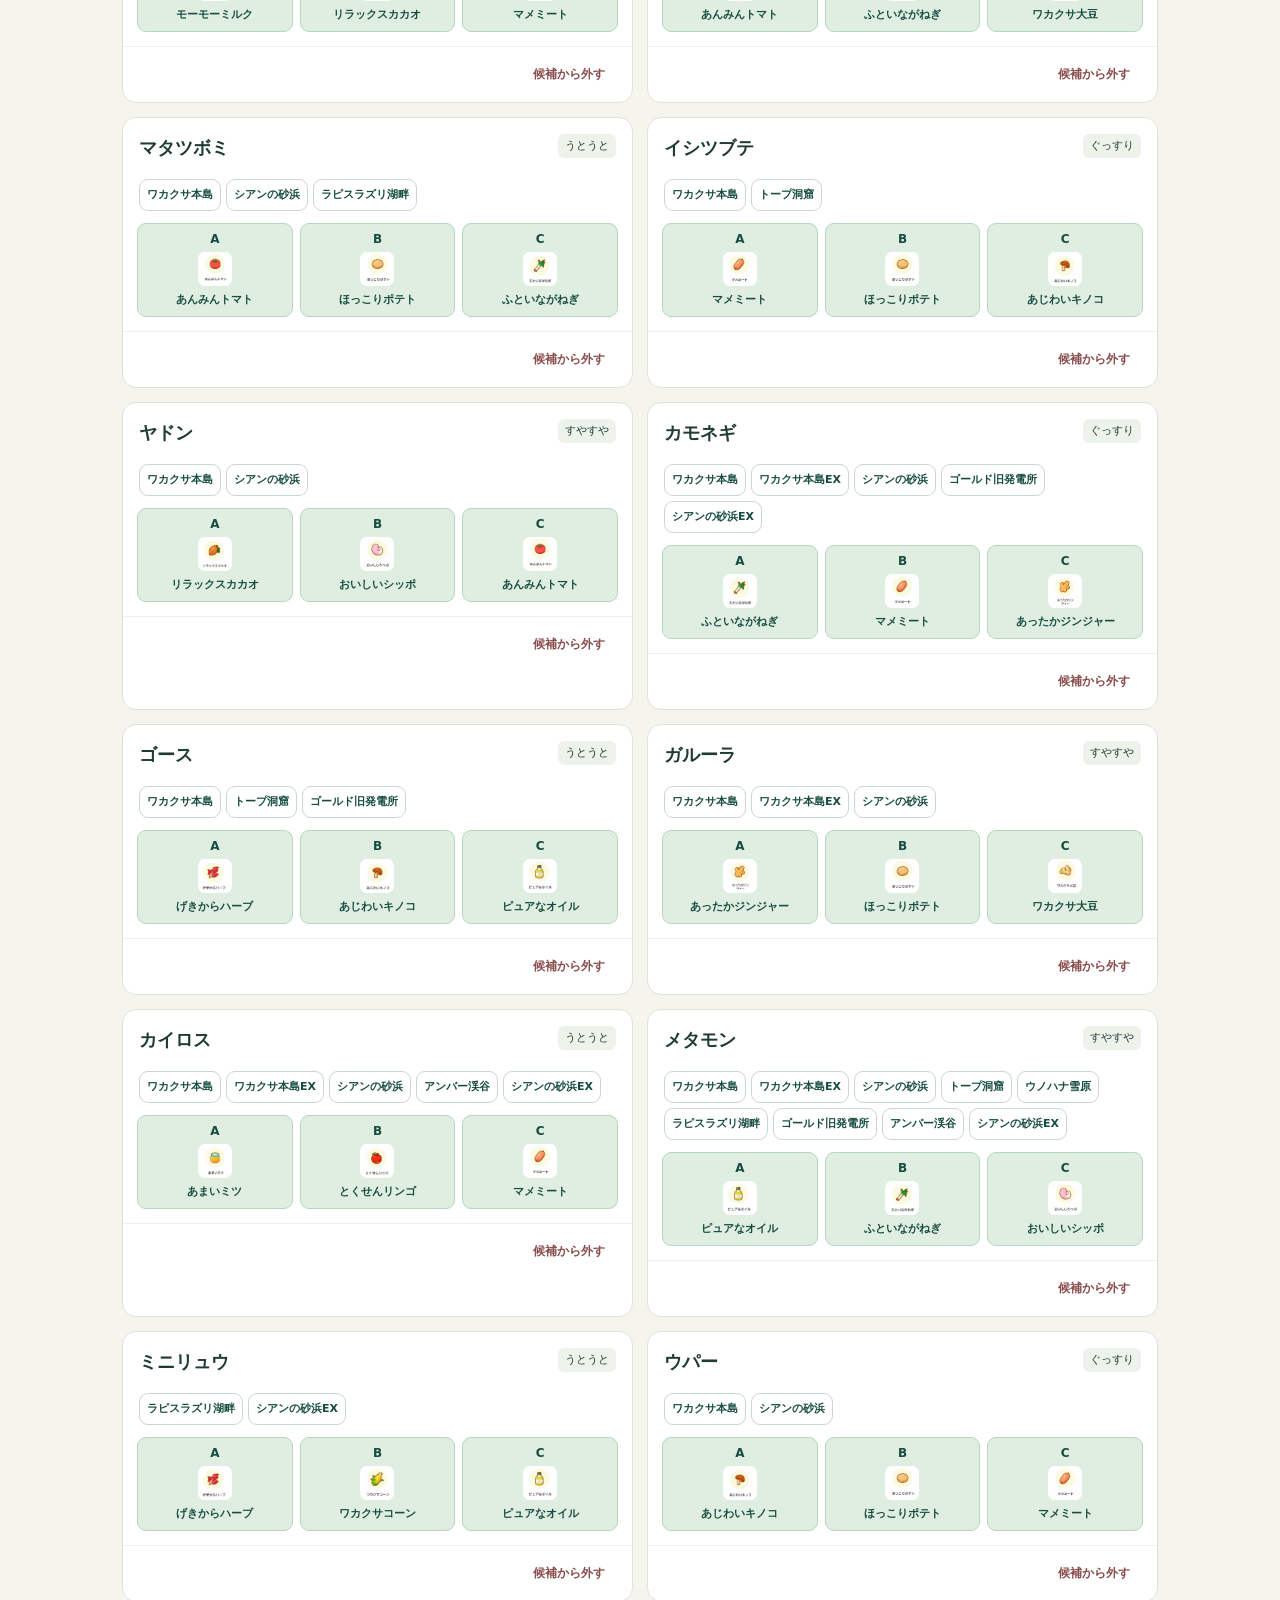
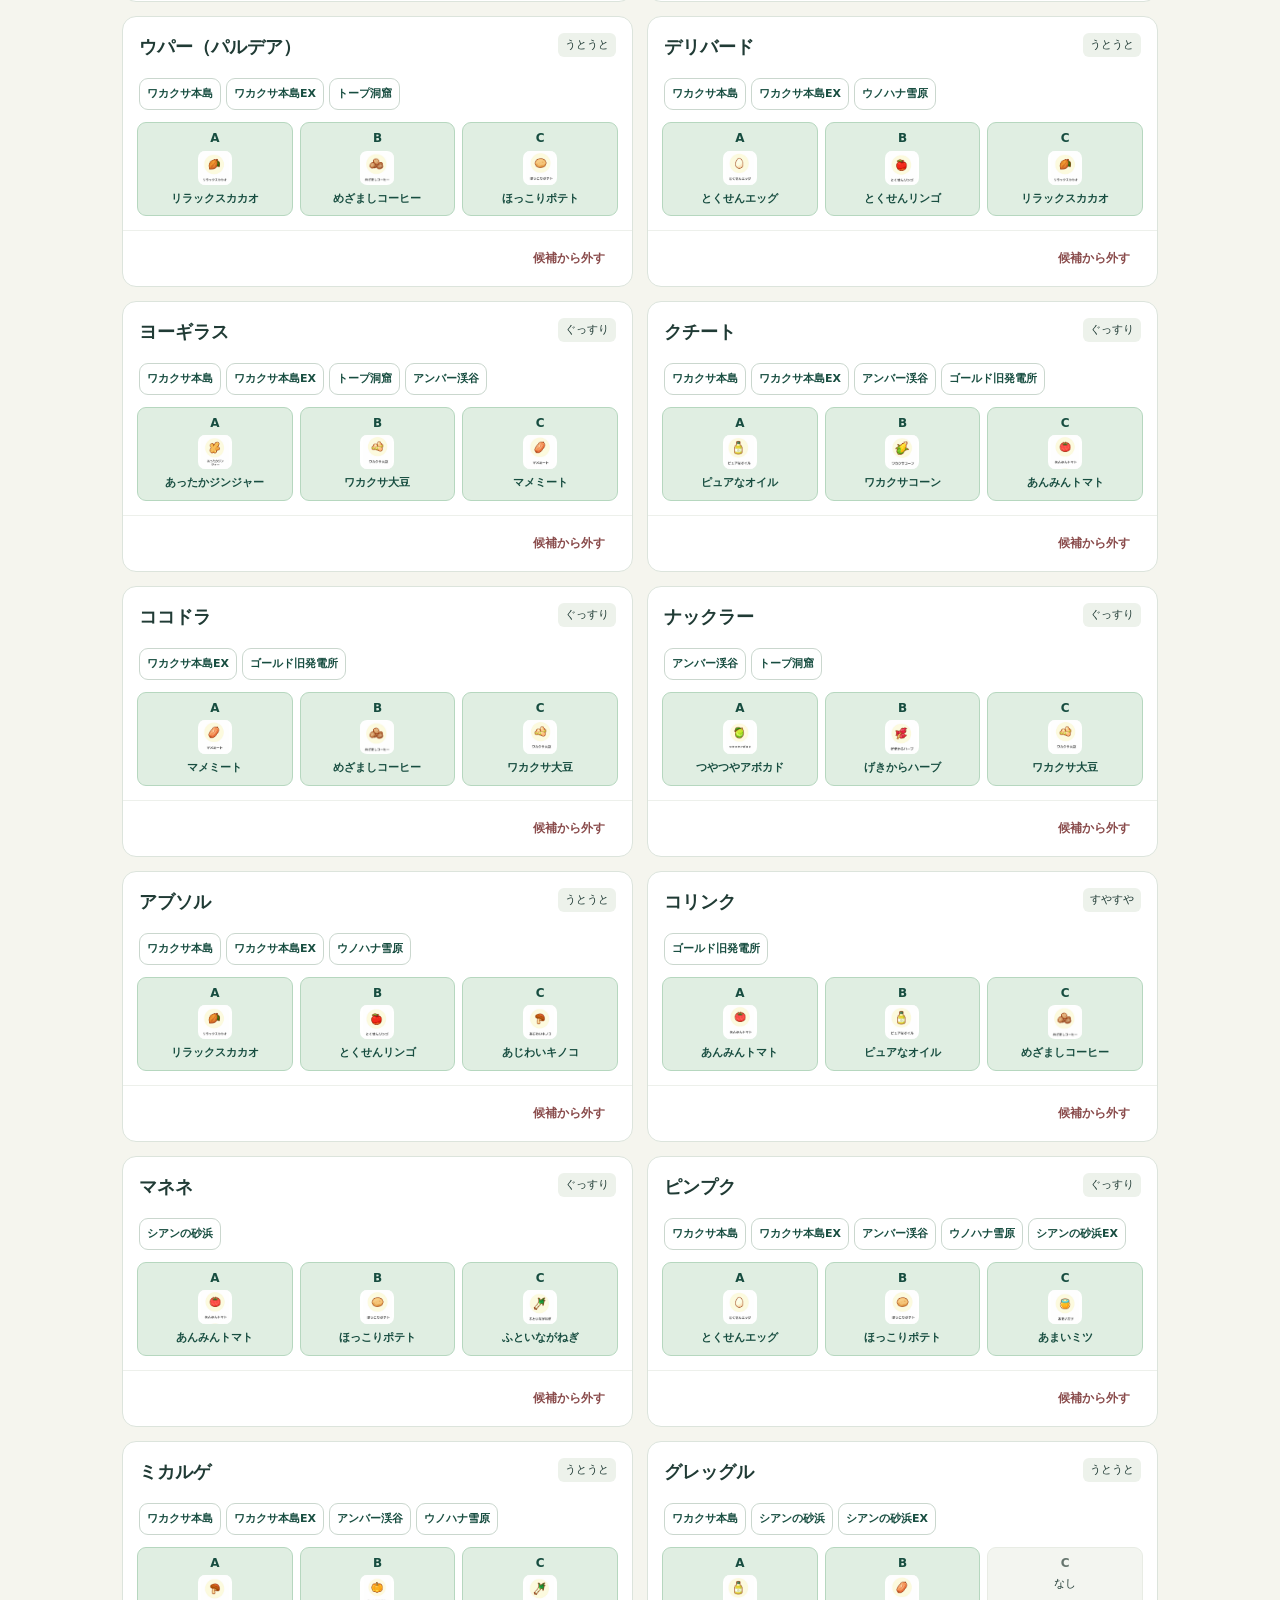
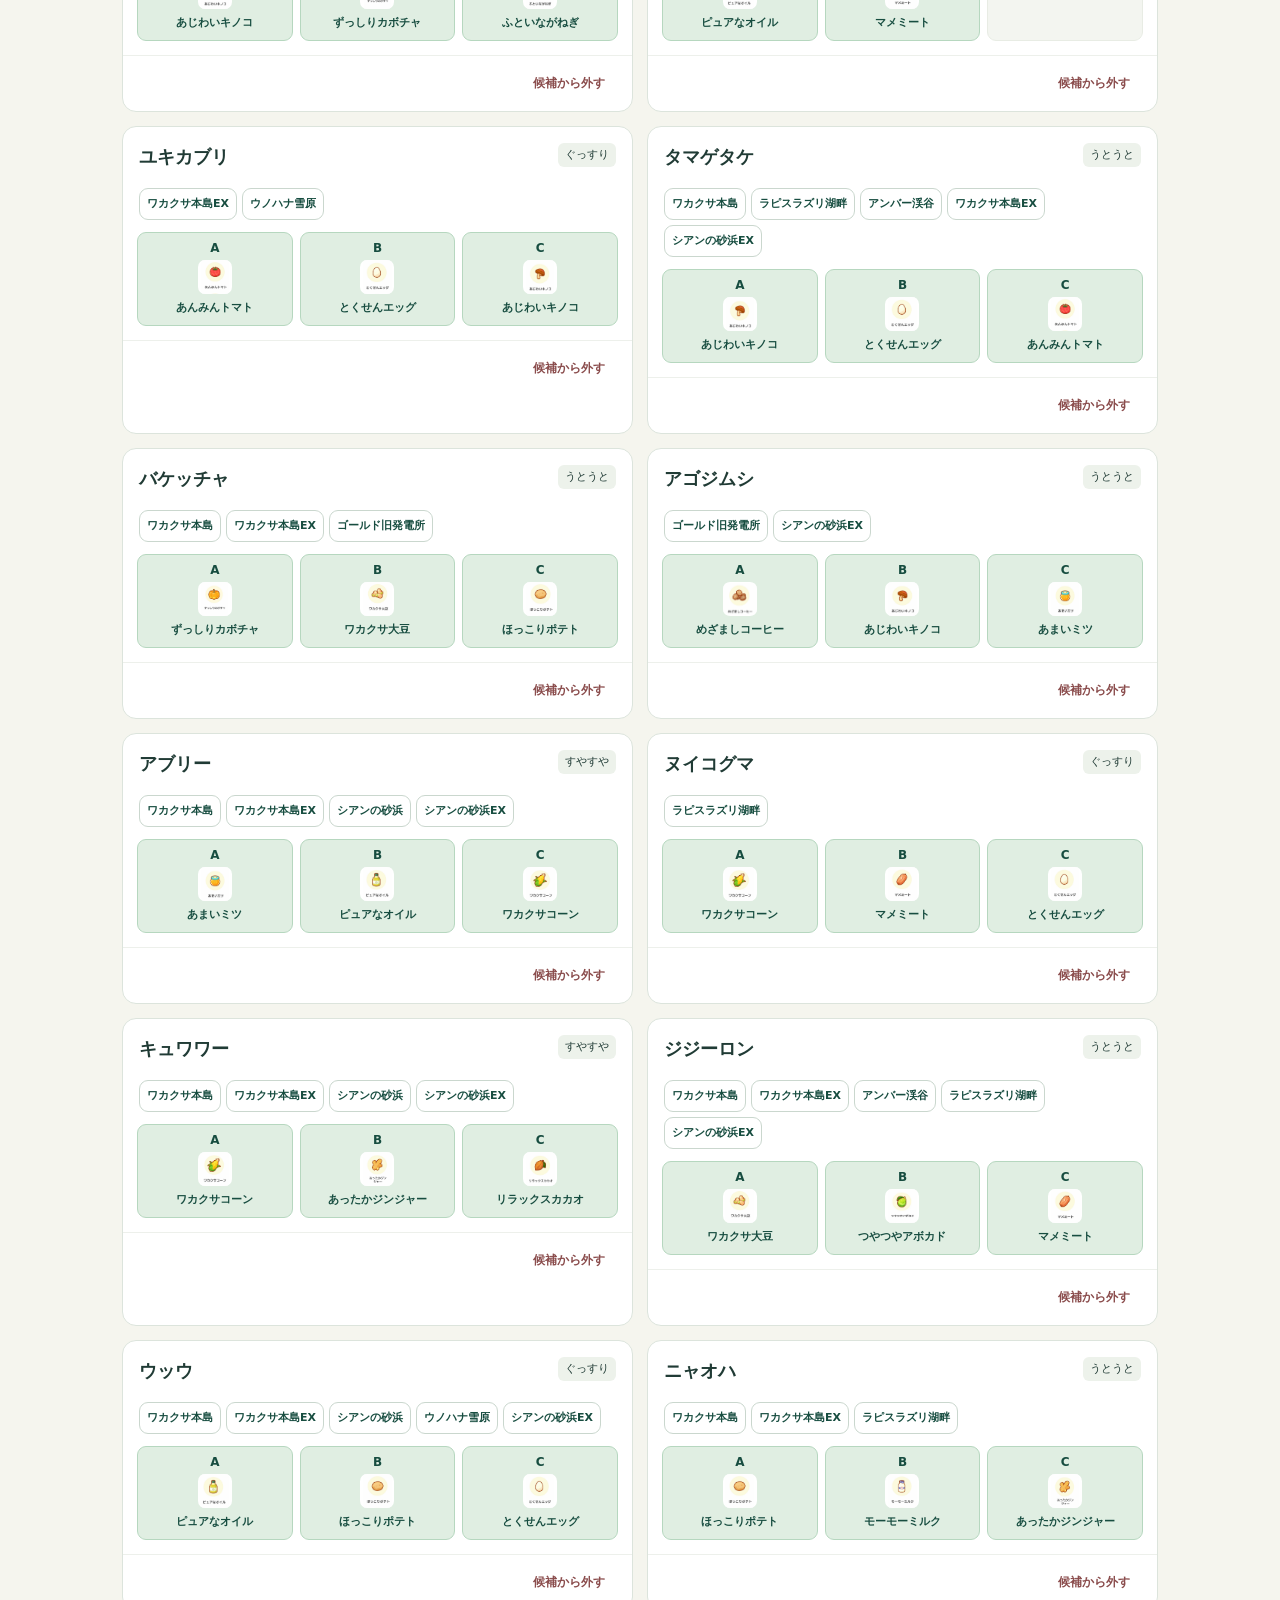
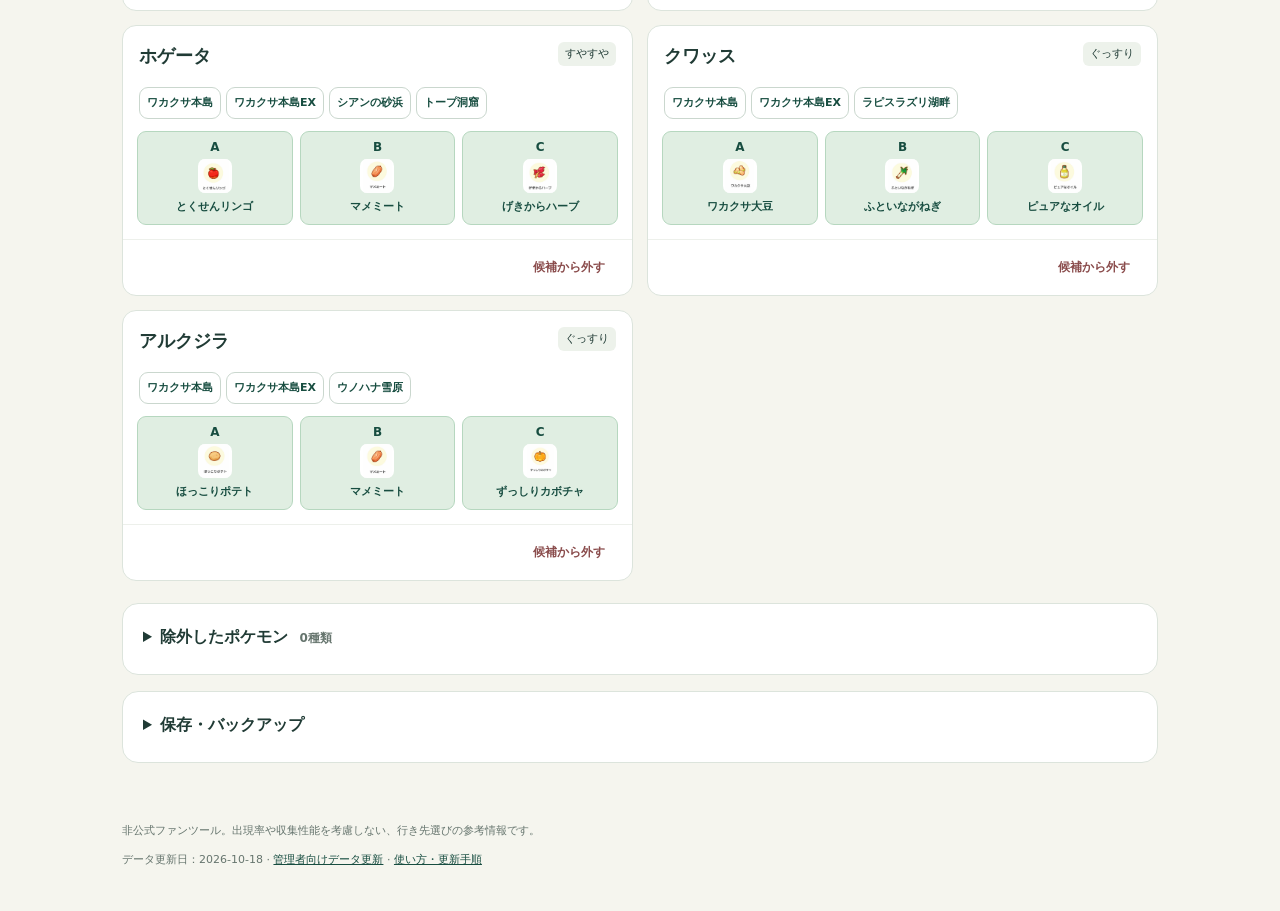
==== commit 8cfdf50c: "Add files via upload" ====
--- a/index.html
+++ b/index.html
@@ -1,14 +1,14 @@
-<!doctype html>
-<html lang="ja"><head><meta charset="utf-8"><meta name="viewport" content="width=device-width,initial-scale=1"><meta name="theme-color" content="#174d40"><meta name="description" content="欲しい食材からポケモンと厳選する島を探す、ポケモンスリープの非公式計画ツール。"><title>ポケスリ 食材厳選ロードマップ</title><link rel="icon" href="icon.svg"><link rel="stylesheet" href="style.css"></head>
-<body><header><div class="shell"><div class="eyebrow">POKÉMON SLEEP / INGREDIENT PLANNER</div><h1>食材厳選ロードマップ<span class="moon">☾</span></h1><p>欲しい食材から、次に行く島を見つけよう。</p></div></header>
-<main class="shell"><div id="notice" role="status" aria-live="polite"></div><section class="panel filters"><div class="section-heading"><h2>条件を選ぶ</h2><button id="clear" class="text-button">条件をクリア</button></div><label for="query">ポケモン・島を検索</label><input id="query" type="search" placeholder="例：ぜにがめ、シアン"><div class="filter-grid"><div><label for="status">厳選状況</label><select id="status"><option value="">すべての状況</option></select></div><div><label for="field">出現する島</label><select id="field"><option value="">すべての島</option></select></div><div><label for="sleep">睡眠タイプ</label><select id="sleep"><option value="">すべてのタイプ</option><option>うとうと</option><option>すやすや</option><option>ぐっすり</option></select></div></div>
-<fieldset><legend>食材構成 <small>複数選択できます</small></legend><div id="patterns" class="chips"></div><button id="allPatterns" class="text-button">全パターンを選択</button></fieldset><fieldset><legend>欲しい食材 <small>どれかを持つポケモンを表示</small></legend><div id="foods" class="chips"></div></fieldset><p class="hint">食材未選択ならすべて対象。指定食材が1枠でもあれば表示します。</p></section>
-<details class="panel settings" id="foodSettings"><summary>食材ごとの厳選状況 <span id="statusSummary"></span></summary><p class="hint">各食材の目標を設定すると、検索と島の順位に反映されます。</p><div id="foodStatuses" class="status-grid"></div></details>
-<nav class="tabs" aria-label="検索結果"><button id="pokemonTab" aria-pressed="true">候補ポケモン <span id="pokemonCount"></span></button><button id="islandTab" aria-pressed="false">島を比較</button></nav>
-<section id="results" aria-label="候補ポケモン"><div class="section-heading"><h2>候補ポケモン</h2><span class="hint">食材得意＋ヤドン</span></div><p class="hint">島ごとに最も進化前の候補を表示。除外はポケモン単位です。</p><div id="cards" class="cards"></div></section>
-<section id="islands" hidden aria-label="島の比較"><div class="section-heading"><h2>島の比較</h2><button id="detailToggle" aria-pressed="false">睡眠タイプ別の詳細</button></div><p class="hint">最優先 → 将来 → 仮採用の順。数字は対象ポケモンの種類数です。同じポケモンは各状況内で1回数えます。</p><div id="islandCards" class="island-grid"></div></section>
-<details class="panel settings"><summary>除外したポケモン <span id="excludedCount"></span></summary><p class="hint">除外しても、同じ島の進化後が代わりに表示されることはありません。</p><div id="excludedList"></div><button id="restoreAll">すべて候補に戻す</button></details>
-<details class="panel settings"><summary>保存・バックアップ</summary><p>厳選状況・除外・検索条件・食材順は、このブラウザーに自動保存します。</p><p class="hint">機種変更やブラウザーのデータ削除前に、バックアップを保存してください。</p><div class="actions"><button id="export">バックアップを書き出す</button><label class="button" for="import">バックアップを読み込む</label><input id="import" type="file" accept=".json,application/json" hidden></div><p id="saveState" class="hint"></p></details>
-</main><footer class="shell"><p>非公式ファンツール。出現率や収集性能を考慮しない、行き先選びの参考情報です。</p><p>データ更新日：<span id="updated"></span> · <a href="update.html">管理者向けデータ更新</a> · <a href="使い方と更新手順.txt">使い方・更新手順</a></p></footer>
-<dialog id="confirmImport"><h2>バックアップを読み込みますか？</h2><p>現在の厳選状況・除外・検索条件・食材順を、ファイルの内容で置き換えます。</p><div class="actions"><button id="cancelImport">キャンセル</button><button id="applyImport" class="primary">読み込む</button></div></dialog>
-<script src="data.js"></script><script src="core.js"></script><script src="app.js"></script></body></html>
+<!doctype html>
+<html lang="ja"><head><meta charset="utf-8"><meta name="viewport" content="width=device-width,initial-scale=1"><meta name="theme-color" content="#174d40"><meta name="description" content="欲しい食材からポケモンと厳選する島を探す、ポケモンスリープの非公式計画ツール。"><title>ポケスリ 食材厳選ロードマップ</title><link rel="icon" href="icon.svg"><link rel="stylesheet" href="style.css"><link rel="stylesheet" href="icon-styles.css"></head>
+<body><header><div class="shell"><div class="eyebrow">POKÉMON SLEEP / INGREDIENT PLANNER</div><h1>食材厳選ロードマップ<span class="moon">☾</span></h1><p>欲しい食材から、次に行く島を見つけよう。</p></div></header>
+<main class="shell"><div id="notice" role="status" aria-live="polite"></div><section class="panel filters"><div class="section-heading"><h2>条件を選ぶ</h2><button id="clear" class="text-button">条件をクリア</button></div><label for="query">ポケモン・島を検索</label><input id="query" type="search" placeholder="例：ぜにがめ、シアン"><div class="filter-grid"><div><label for="status">厳選状況</label><select id="status"><option value="">すべての状況</option></select></div><div><label for="field">出現する島</label><select id="field"><option value="">すべての島</option></select></div><div><label for="sleep">睡眠タイプ</label><select id="sleep"><option value="">すべてのタイプ</option><option>うとうと</option><option>すやすや</option><option>ぐっすり</option></select></div></div>
+<fieldset><legend>食材構成 <small>複数選択できます</small></legend><div id="patterns" class="chips"></div><button id="allPatterns" class="text-button">全パターンを選択</button></fieldset><fieldset><legend>欲しい食材 <small>どれかを持つポケモンを表示</small></legend><div id="foods" class="chips"></div></fieldset><p class="hint">食材未選択ならすべて対象。指定食材が1枠でもあれば表示します。</p></section>
+<details class="panel settings" id="foodSettings"><summary>食材ごとの厳選状況 <span id="statusSummary"></span></summary><p class="hint">各食材の目標を設定すると、検索と島の順位に反映されます。</p><div id="foodStatuses" class="status-grid"></div></details>
+<nav class="tabs" aria-label="検索結果"><button id="pokemonTab" aria-pressed="true">候補ポケモン <span id="pokemonCount"></span></button><button id="islandTab" aria-pressed="false">島を比較</button></nav>
+<section id="results" aria-label="候補ポケモン"><div class="section-heading"><h2>候補ポケモン</h2><span class="hint">食材得意＋ヤドン</span></div><p class="hint">島ごとに最も進化前の候補を表示。除外はポケモン単位です。</p><div id="cards" class="cards"></div></section>
+<section id="islands" hidden aria-label="島の比較"><div class="section-heading"><h2>島の比較</h2><button id="detailToggle" aria-pressed="false">睡眠タイプ別の詳細</button></div><p class="hint">最優先 → 将来 → 仮採用の順。数字は対象ポケモンの種類数です。同じポケモンは各状況内で1回数えます。</p><div id="islandCards" class="island-grid"></div></section>
+<details class="panel settings"><summary>除外したポケモン <span id="excludedCount"></span></summary><p class="hint">除外しても、同じ島の進化後が代わりに表示されることはありません。</p><div id="excludedList"></div><button id="restoreAll">すべて候補に戻す</button></details>
+<details class="panel settings"><summary>保存・バックアップ</summary><p>厳選状況・除外・検索条件・食材順は、このブラウザーに自動保存します。</p><p class="hint">機種変更やブラウザーのデータ削除前に、バックアップを保存してください。</p><div class="actions"><button id="export">バックアップを書き出す</button><label class="button" for="import">バックアップを読み込む</label><input id="import" type="file" accept=".json,application/json" hidden></div><p id="saveState" class="hint"></p></details>
+</main><footer class="shell"><p>非公式ファンツール。出現率や収集性能を考慮しない、行き先選びの参考情報です。</p><p>データ更新日：<span id="updated"></span> · <a href="update.html">管理者向けデータ更新</a> · <a href="使い方と更新手順.txt">使い方・更新手順</a></p></footer>
+<dialog id="confirmImport"><h2>バックアップを読み込みますか？</h2><p>現在の厳選状況・除外・検索条件・食材順を、ファイルの内容で置き換えます。</p><div class="actions"><button id="cancelImport">キャンセル</button><button id="applyImport" class="primary">読み込む</button></div></dialog>
+<script src="data.js"></script><script src="core.js"></script><script src="food-icons.js"></script><script src="app.js?v=3.1"></script></body></html>
--- a/icon-styles.css
+++ b/icon-styles.css
@@ -0,0 +1,16 @@
+/* Original ingredient artwork, bundled locally from the previous version. */
+.food-icon{display:block;flex:0 0 auto;object-fit:contain;border-radius:7px;background:#fff;width:30px;height:30px}
+#foods button{padding:6px 11px 6px 7px;gap:7px}
+.status-row label{display:flex;align-items:center;gap:7px;min-width:0}
+.status-row label .food-icon{width:25px;height:25px}
+.status-row label span{overflow-wrap:anywhere}
+.food-sources{display:grid;grid-template-columns:repeat(3,minmax(0,1fr));gap:7px;padding:0 14px 14px}
+.food-source{display:flex;flex-direction:column;align-items:center;justify-content:flex-start;gap:5px;background:#f3f5f0;border:1px solid #e8ece4;border-radius:9px;padding:8px 4px;min-width:0;text-align:center;font-size:11px;overflow-wrap:anywhere}
+.food-source b{font-size:12px;color:var(--muted);line-height:1.2}
+.food-source.hit{background:#e0eee2;border-color:#b6d7bf;color:#174d40;font-weight:700}
+.food-source.hit b{color:#174d40}
+.food-source .food-icon{width:34px;height:34px}
+.island-pokemon{list-style:none;padding:0!important}
+.island-pokemon>li{padding-top:9px;border-top:1px solid #edf0eb}
+.island-pokemon .food-sources{padding:9px 0 12px}
+@media(max-width:680px){.status-row label{flex-direction:column;align-items:flex-start;gap:3px}.status-row label .food-icon{width:25px;height:25px}}
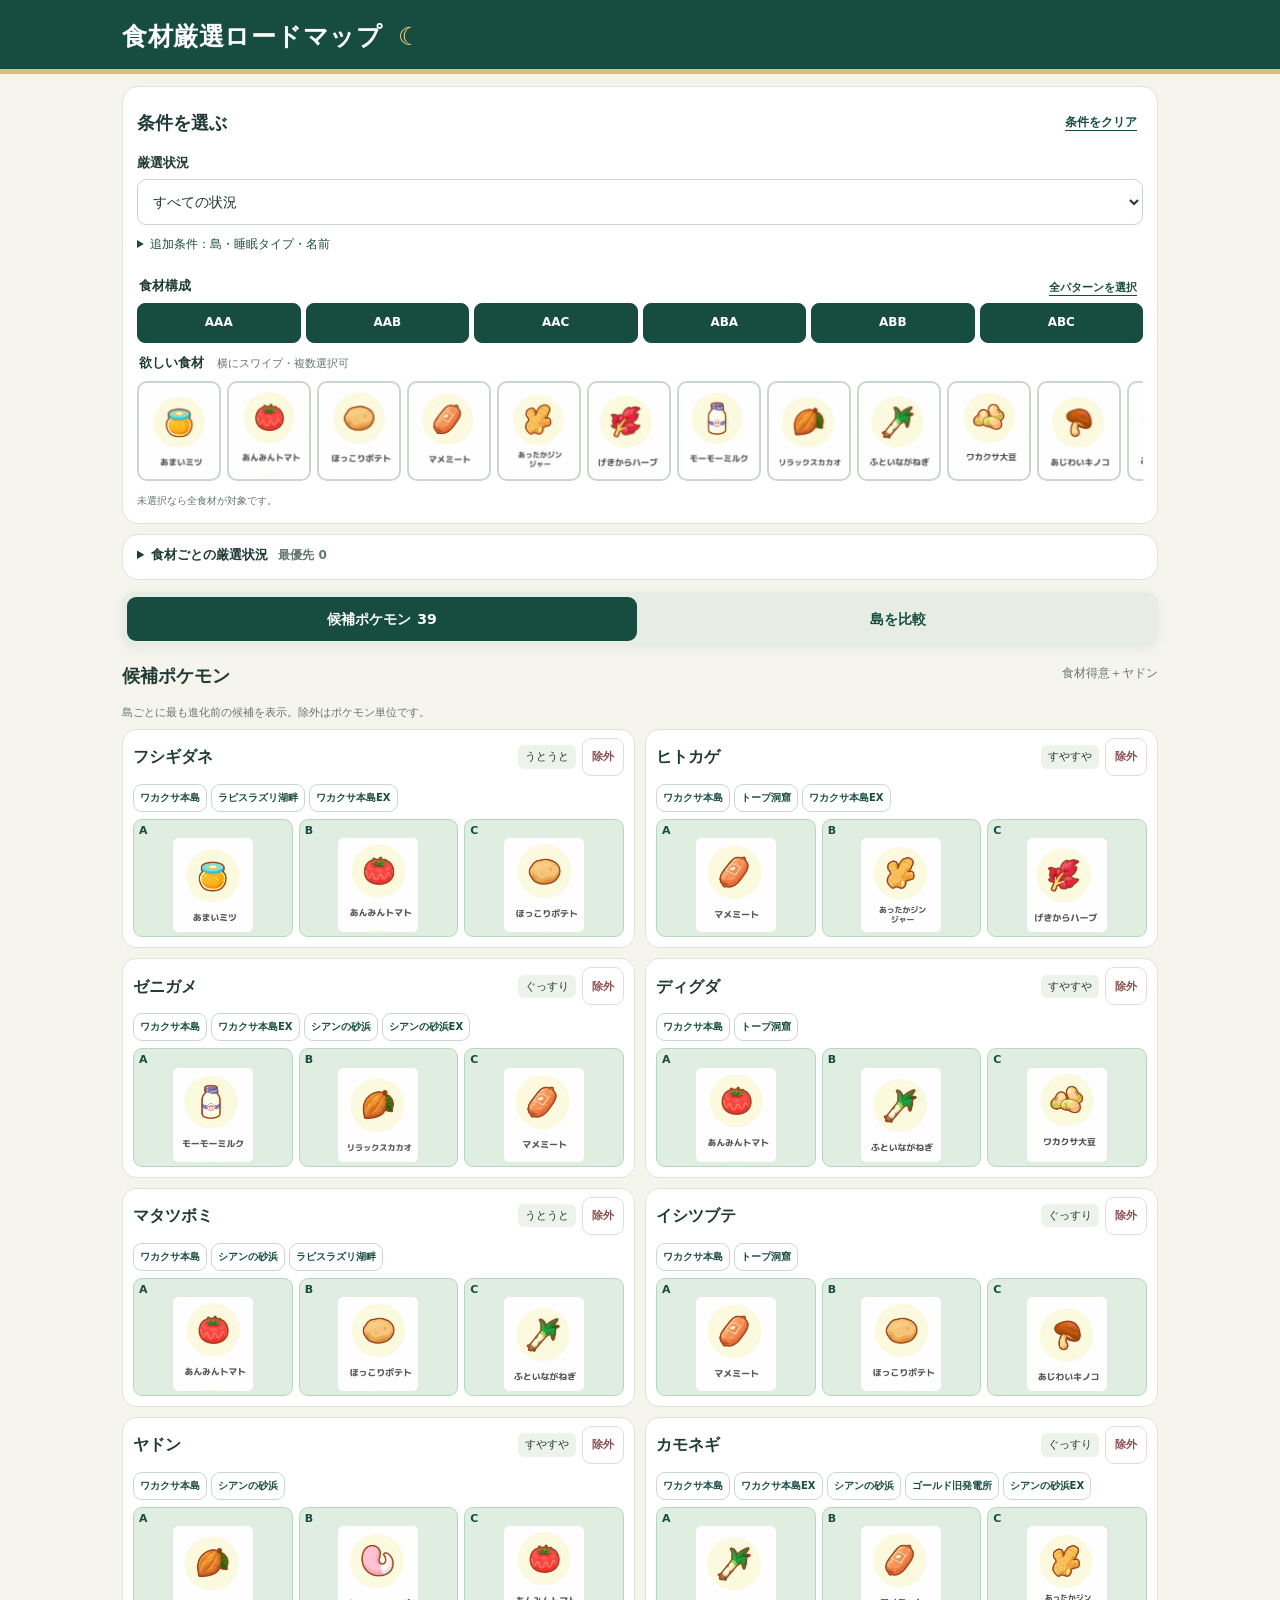
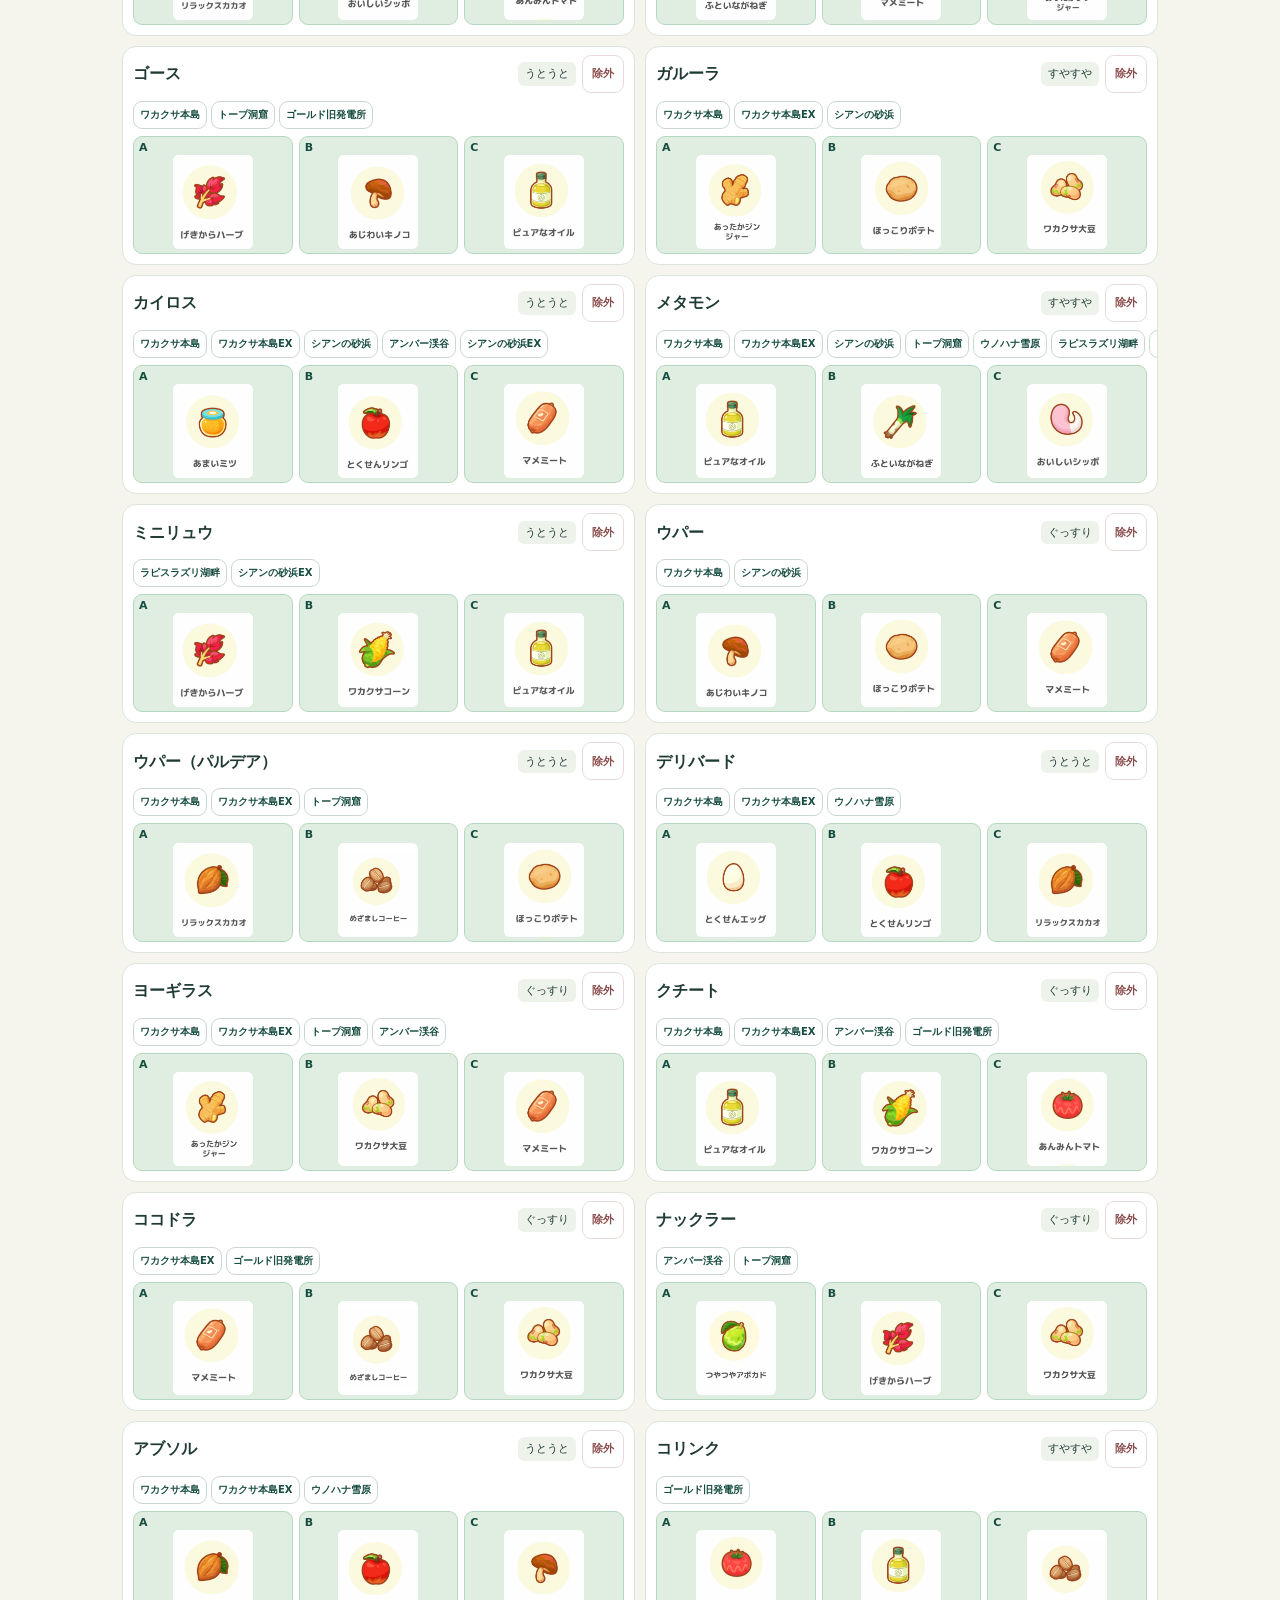
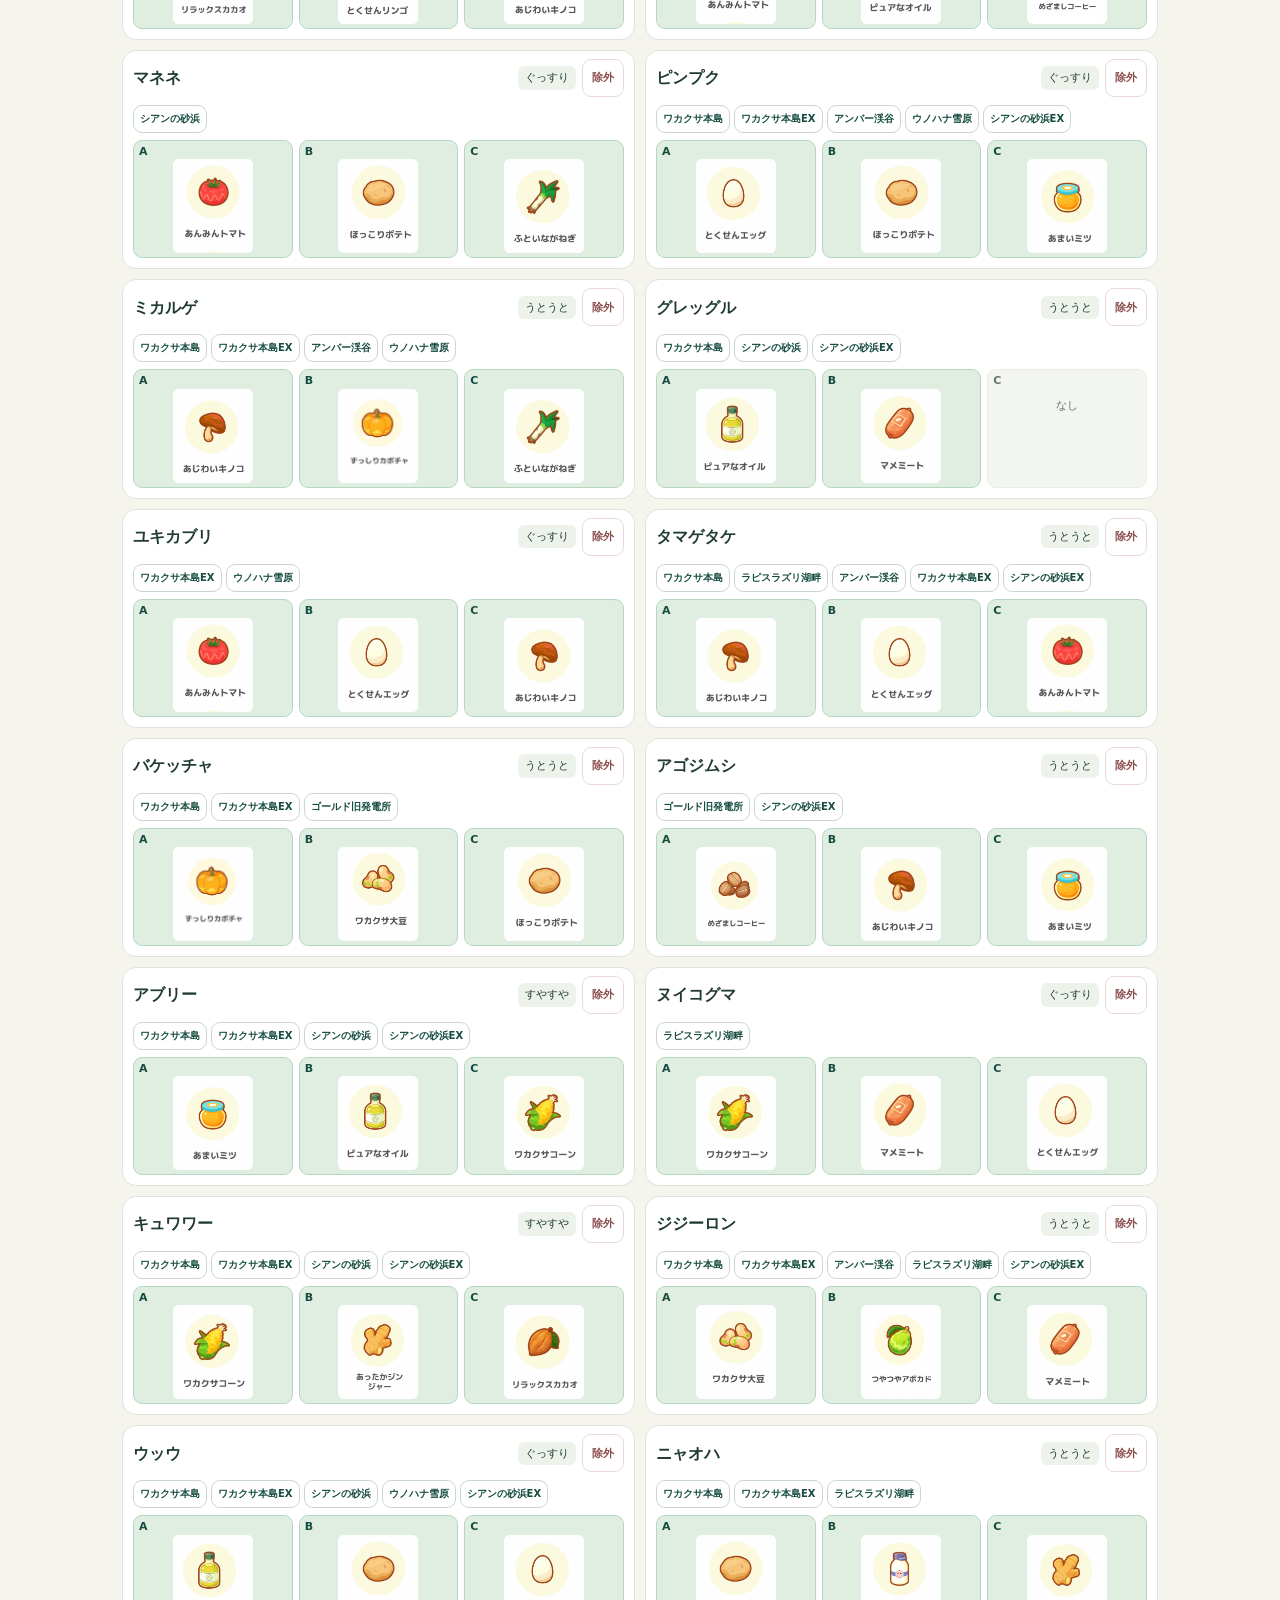
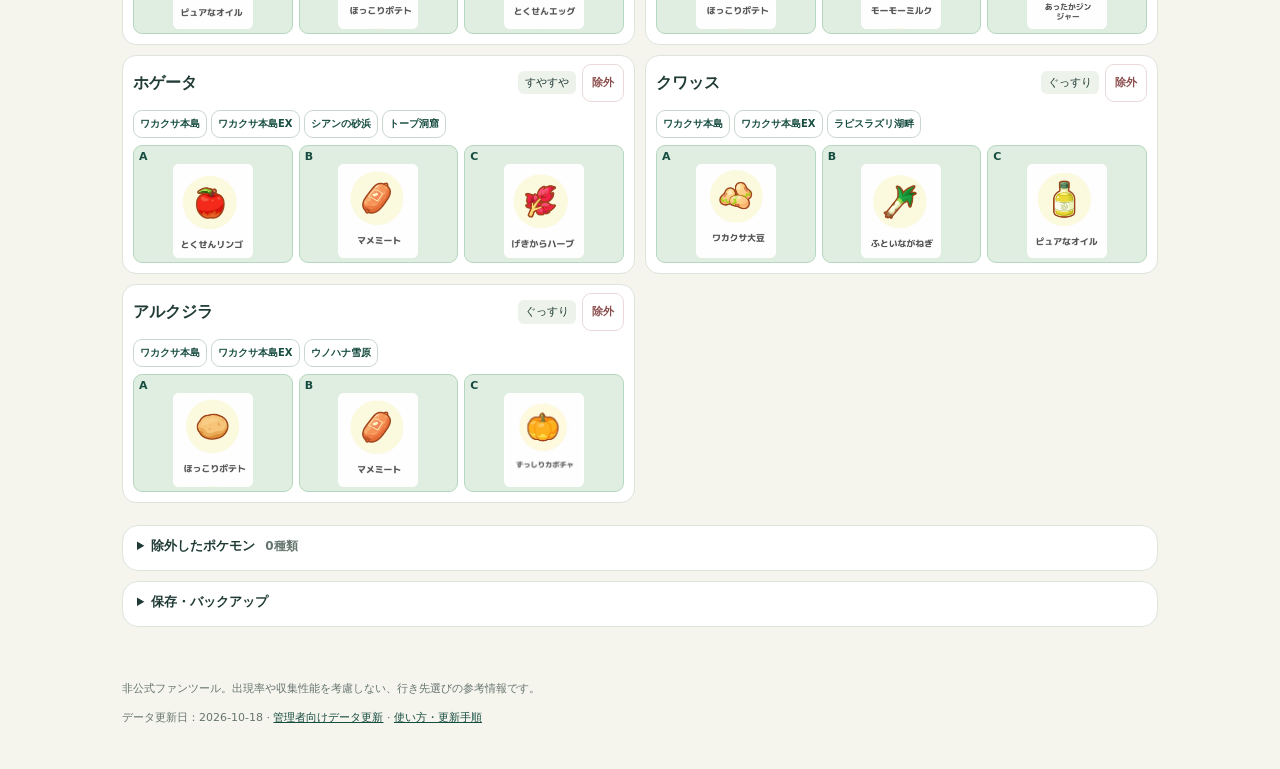
==== commit be913533: "Add files via upload" ====
--- a/index.html
+++ b/index.html
@@ -1,8 +1,9 @@
 <!doctype html>
-<html lang="ja"><head><meta charset="utf-8"><meta name="viewport" content="width=device-width,initial-scale=1"><meta name="theme-color" content="#174d40"><meta name="description" content="欲しい食材からポケモンと厳選する島を探す、ポケモンスリープの非公式計画ツール。"><title>ポケスリ 食材厳選ロードマップ</title><link rel="icon" href="icon.svg"><link rel="stylesheet" href="style.css"><link rel="stylesheet" href="icon-styles.css"></head>
+<html lang="ja"><head><meta charset="utf-8"><meta name="viewport" content="width=device-width,initial-scale=1"><meta name="theme-color" content="#174d40"><meta name="description" content="欲しい食材からポケモンと厳選する島を探す、ポケモンスリープの非公式計画ツール。"><title>ポケスリ 食材厳選ロードマップ</title><link rel="icon" href="icon.svg"><link rel="stylesheet" href="style.css"><link rel="stylesheet" href="icon-styles.css?v=3.2"></head>
 <body><header><div class="shell"><div class="eyebrow">POKÉMON SLEEP / INGREDIENT PLANNER</div><h1>食材厳選ロードマップ<span class="moon">☾</span></h1><p>欲しい食材から、次に行く島を見つけよう。</p></div></header>
-<main class="shell"><div id="notice" role="status" aria-live="polite"></div><section class="panel filters"><div class="section-heading"><h2>条件を選ぶ</h2><button id="clear" class="text-button">条件をクリア</button></div><label for="query">ポケモン・島を検索</label><input id="query" type="search" placeholder="例：ぜにがめ、シアン"><div class="filter-grid"><div><label for="status">厳選状況</label><select id="status"><option value="">すべての状況</option></select></div><div><label for="field">出現する島</label><select id="field"><option value="">すべての島</option></select></div><div><label for="sleep">睡眠タイプ</label><select id="sleep"><option value="">すべてのタイプ</option><option>うとうと</option><option>すやすや</option><option>ぐっすり</option></select></div></div>
-<fieldset><legend>食材構成 <small>複数選択できます</small></legend><div id="patterns" class="chips"></div><button id="allPatterns" class="text-button">全パターンを選択</button></fieldset><fieldset><legend>欲しい食材 <small>どれかを持つポケモンを表示</small></legend><div id="foods" class="chips"></div></fieldset><p class="hint">食材未選択ならすべて対象。指定食材が1枠でもあれば表示します。</p></section>
+<main class="shell"><div id="notice" role="status" aria-live="polite"></div><section class="panel filters"><div class="section-heading"><h2>条件を選ぶ</h2><button id="clear" class="text-button">条件をクリア</button></div><label for="status">厳選状況</label><select id="status"><option value="">すべての状況</option></select>
+<details class="more-filters" id="moreFilters"><summary id="moreFiltersSummary">追加条件：島・睡眠タイプ・名前</summary><label for="query">ポケモン・島を検索</label><input id="query" type="search" placeholder="例：ぜにがめ、シアン"><div class="filter-grid"><div><label for="field">出現する島</label><select id="field"><option value="">すべての島</option></select></div><div><label for="sleep">睡眠タイプ</label><select id="sleep"><option value="">すべてのタイプ</option><option>うとうと</option><option>すやすや</option><option>ぐっすり</option></select></div></div></details>
+<fieldset><legend>食材構成 <small>複数選択できます</small></legend><div id="patterns" class="chips"></div><button id="allPatterns" class="text-button">全パターンを選択</button></fieldset><fieldset><legend>欲しい食材 <small>横にスワイプ・複数選択可</small></legend><div id="foods" class="chips"></div></fieldset><p class="hint">未選択なら全食材が対象です。</p></section>
 <details class="panel settings" id="foodSettings"><summary>食材ごとの厳選状況 <span id="statusSummary"></span></summary><p class="hint">各食材の目標を設定すると、検索と島の順位に反映されます。</p><div id="foodStatuses" class="status-grid"></div></details>
 <nav class="tabs" aria-label="検索結果"><button id="pokemonTab" aria-pressed="true">候補ポケモン <span id="pokemonCount"></span></button><button id="islandTab" aria-pressed="false">島を比較</button></nav>
 <section id="results" aria-label="候補ポケモン"><div class="section-heading"><h2>候補ポケモン</h2><span class="hint">食材得意＋ヤドン</span></div><p class="hint">島ごとに最も進化前の候補を表示。除外はポケモン単位です。</p><div id="cards" class="cards"></div></section>
@@ -11,4 +12,4 @@
 <details class="panel settings"><summary>保存・バックアップ</summary><p>厳選状況・除外・検索条件・食材順は、このブラウザーに自動保存します。</p><p class="hint">機種変更やブラウザーのデータ削除前に、バックアップを保存してください。</p><div class="actions"><button id="export">バックアップを書き出す</button><label class="button" for="import">バックアップを読み込む</label><input id="import" type="file" accept=".json,application/json" hidden></div><p id="saveState" class="hint"></p></details>
 </main><footer class="shell"><p>非公式ファンツール。出現率や収集性能を考慮しない、行き先選びの参考情報です。</p><p>データ更新日：<span id="updated"></span> · <a href="update.html">管理者向けデータ更新</a> · <a href="使い方と更新手順.txt">使い方・更新手順</a></p></footer>
 <dialog id="confirmImport"><h2>バックアップを読み込みますか？</h2><p>現在の厳選状況・除外・検索条件・食材順を、ファイルの内容で置き換えます。</p><div class="actions"><button id="cancelImport">キャンセル</button><button id="applyImport" class="primary">読み込む</button></div></dialog>
-<script src="data.js"></script><script src="core.js"></script><script src="food-icons.js"></script><script src="app.js?v=3.1"></script></body></html>
+<script src="data.js"></script><script src="core.js"></script><script src="food-icons.js"></script><script src="app.js?v=3.2"></script></body></html>
--- a/icon-styles.css
+++ b/icon-styles.css
@@ -1,16 +1,51 @@
-/* Original ingredient artwork, bundled locally from the previous version. */
-.food-icon{display:block;flex:0 0 auto;object-fit:contain;border-radius:7px;background:#fff;width:30px;height:30px}
-#foods button{padding:6px 11px 6px 7px;gap:7px}
-.status-row label{display:flex;align-items:center;gap:7px;min-width:0}
-.status-row label .food-icon{width:25px;height:25px}
-.status-row label span{overflow-wrap:anywhere}
-.food-sources{display:grid;grid-template-columns:repeat(3,minmax(0,1fr));gap:7px;padding:0 14px 14px}
-.food-source{display:flex;flex-direction:column;align-items:center;justify-content:flex-start;gap:5px;background:#f3f5f0;border:1px solid #e8ece4;border-radius:9px;padding:8px 4px;min-width:0;text-align:center;font-size:11px;overflow-wrap:anywhere}
-.food-source b{font-size:12px;color:var(--muted);line-height:1.2}
-.food-source.hit{background:#e0eee2;border-color:#b6d7bf;color:#174d40;font-weight:700}
+/* Readable original artwork, with no duplicate ingredient captions. */
+.food-icon{display:block;flex:0 0 auto;object-fit:contain;border-radius:6px;background:#fff;width:76px;height:90px}
+.food-fallback{font-size:11px;padding:8px;color:var(--muted)}
+#foods{display:grid;grid-template-rows:repeat(2,100px);grid-auto-flow:column;grid-auto-columns:84px;gap:6px;overflow-x:auto;overscroll-behavior-x:contain;scroll-snap-type:x proximity;padding:2px 2px 8px;scrollbar-width:thin;scrollbar-color:#97af9e #ecf1e9}
+#foods button{padding:3px;border-radius:10px;min-width:0;scroll-snap-align:start;border-width:2px;position:relative}
+#foods button[aria-pressed=true]{background:#e0eee2;border-color:var(--green);box-shadow:inset 0 0 0 1px var(--green)}
+#foods button[aria-pressed=true]::after{content:'✓';position:absolute;top:1px;right:3px;background:var(--green);color:white;font-size:11px;border-radius:50%;width:16px;height:16px;line-height:16px}
+.status-row{grid-template-columns:84px minmax(112px,1fr) 64px;padding:5px 0;gap:8px}
+.status-row label{display:flex;align-items:center;justify-content:center;margin:0;min-width:0}
+.status-row label .food-icon{width:64px;height:76px}
+.status-row label span:not(.food-fallback){display:none}
+.food-sources{display:grid;grid-template-columns:repeat(3,minmax(0,1fr));gap:6px;padding:0 10px 10px}
+.food-source{display:flex;flex-direction:column;align-items:center;justify-content:flex-start;gap:1px;background:#f3f5f0;border:1px solid #e8ece4;border-radius:9px;padding:4px 2px;min-width:0;text-align:center;overflow:hidden}
+.food-source b{font-size:11px;color:var(--muted);line-height:1.2;align-self:flex-start;padding-left:3px}
+.food-source.hit{background:#e0eee2;border-color:#b6d7bf;color:#174d40}
 .food-source.hit b{color:#174d40}
-.food-source .food-icon{width:34px;height:34px}
+.food-source .food-icon{width:80px;height:94px;max-width:100%}
+.card-top{padding:8px 10px;align-items:center;gap:6px}
+.card-top h3{font-size:16px;flex:1}
+.exclude-compact{font-size:11px;padding:5px 9px;min-height:38px;color:#8a4c4c;border-color:#ebd9d9;flex-shrink:0}
+.field-list{padding:0 10px 7px;flex-wrap:nowrap;overflow-x:auto;scrollbar-width:thin;gap:4px}
+.field-list button{flex-shrink:0;padding:3px 6px;min-height:28px;font-size:10px}
+.cards{gap:10px}
 .island-pokemon{list-style:none;padding:0!important}
 .island-pokemon>li{padding-top:9px;border-top:1px solid #edf0eb}
-.island-pokemon .food-sources{padding:9px 0 12px}
-@media(max-width:680px){.status-row label{flex-direction:column;align-items:flex-start;gap:3px}.status-row label .food-icon{width:25px;height:25px}}
+.island-pokemon .food-sources{padding:6px 0 10px}
+.more-filters{margin-top:5px;font-size:12px}
+.more-filters summary{min-height:36px;cursor:pointer;padding:5px 0;color:var(--green)}
+.more-filters .filter-grid{grid-template-columns:1fr 1fr}
+.more-filters .filter-grid>div:last-child{grid-column:auto}
+.filters fieldset{position:relative;margin-top:10px}
+.filters legend{margin-bottom:6px}
+#patterns{display:grid;grid-template-columns:repeat(6,minmax(0,1fr));gap:5px}
+#patterns button{padding:8px 3px;border-radius:8px;min-height:40px;font-size:12px}
+#allPatterns{position:absolute;right:0;top:-30px;min-height:28px;font-size:11px}
+.filters fieldset:first-of-type legend small{display:none}
+.filters>.hint{margin:4px 0 0;font-size:10px}
+header{padding:16px 0 12px}
+header h1{font-size:25px;margin:3px 0}
+header p,.eyebrow{display:none}
+main{padding-top:12px}
+.panel{padding:14px;margin-bottom:10px}
+.section-heading{margin-bottom:8px}
+.settings summary{min-height:24px;font-size:13px}
+.settings{padding:10px 14px}
+.tabs{margin:12px 0 10px}
+#results>.hint{font-size:11px;margin-bottom:8px}
+#results>.section-heading{margin-bottom:3px}
+@media(min-width:900px){#foods{grid-template-rows:100px}.status-grid{grid-template-columns:1fr 1fr}}
+@media(max-width:680px){.shell{padding-left:10px;padding-right:10px}.panel{padding:12px}.settings{padding:9px 12px}.status-row{grid-template-columns:76px minmax(110px,1fr) 64px}.status-row label{flex-direction:row;align-items:center}.filters .section-heading h2{font-size:15px}.filters legend small{font-size:10px;margin-left:4px}.food-source .food-icon{width:80px;height:94px}}
+@media(max-width:350px){#foods{grid-auto-columns:78px}.food-source .food-icon{width:72px;height:85px}.card-top h3{font-size:14px}.sleep-label{font-size:10px;padding:3px 5px}.status-row{grid-template-columns:64px minmax(96px,1fr) 62px;gap:5px}}
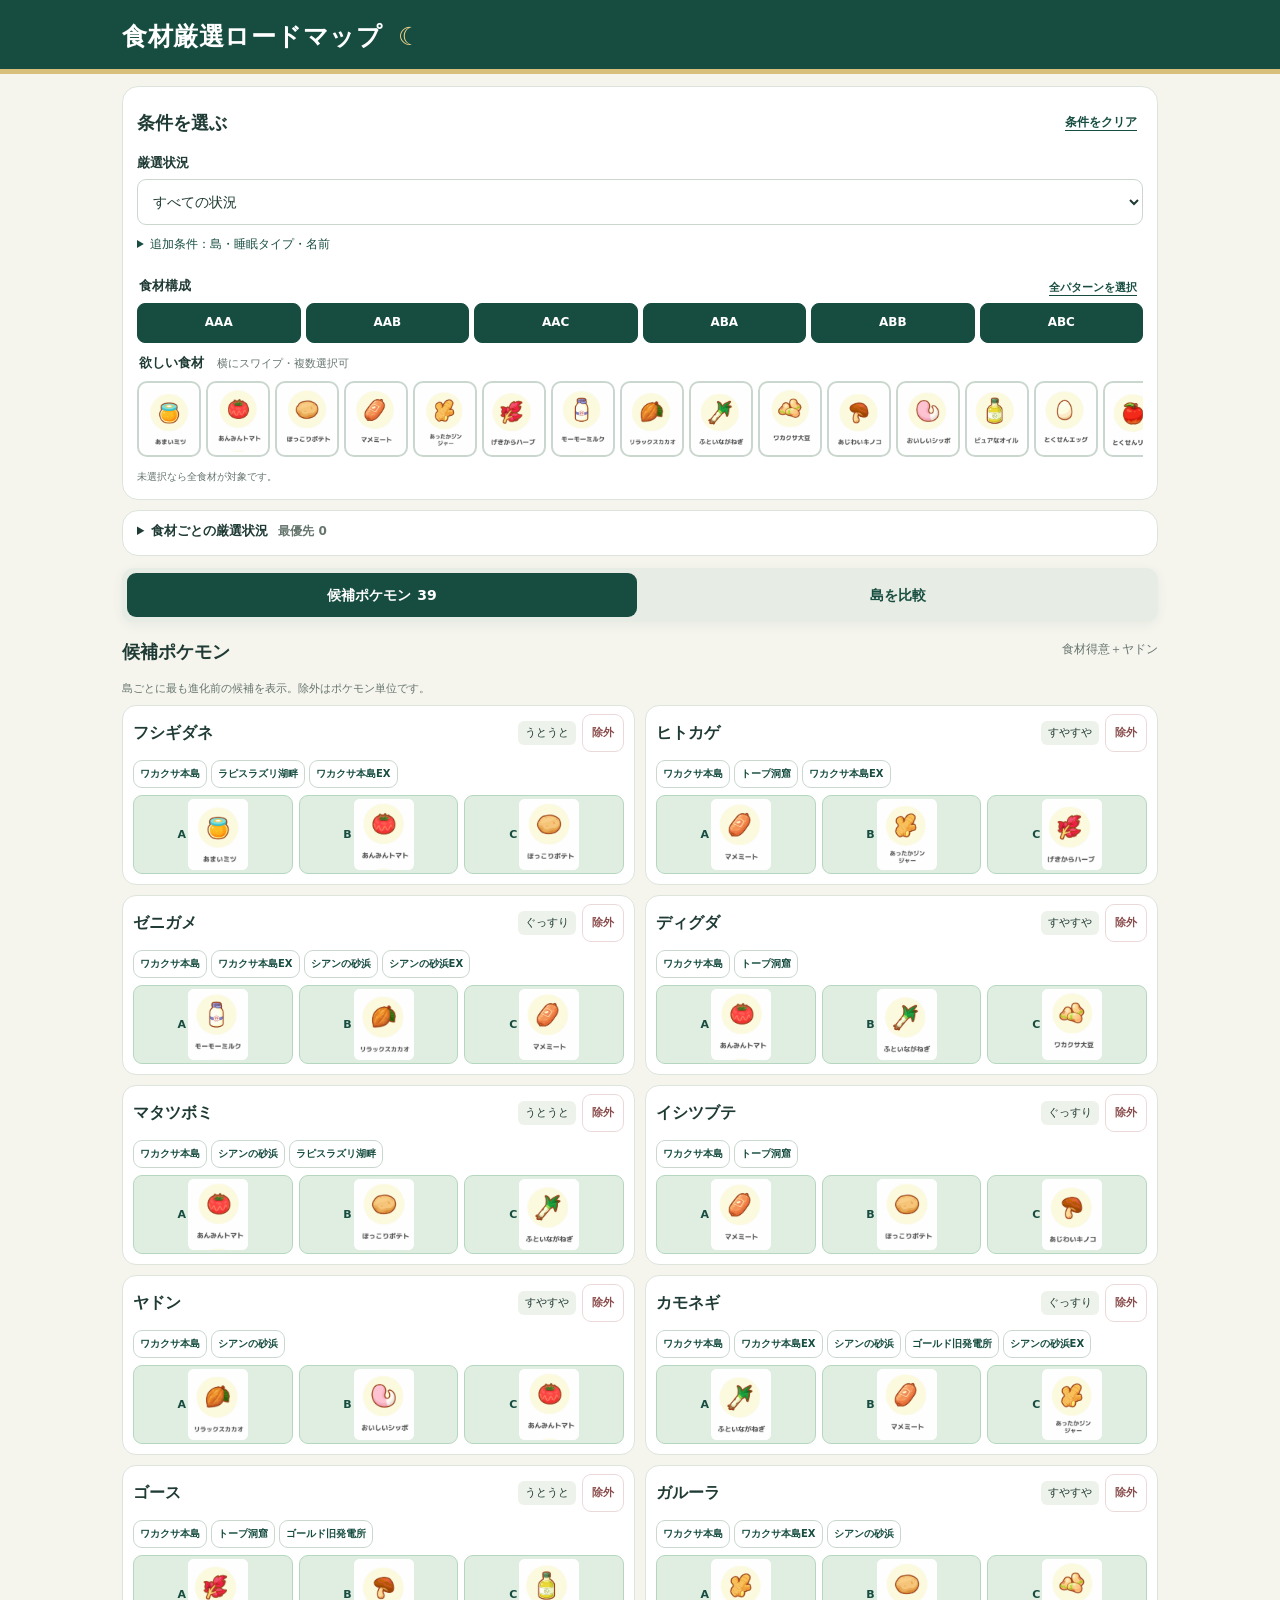
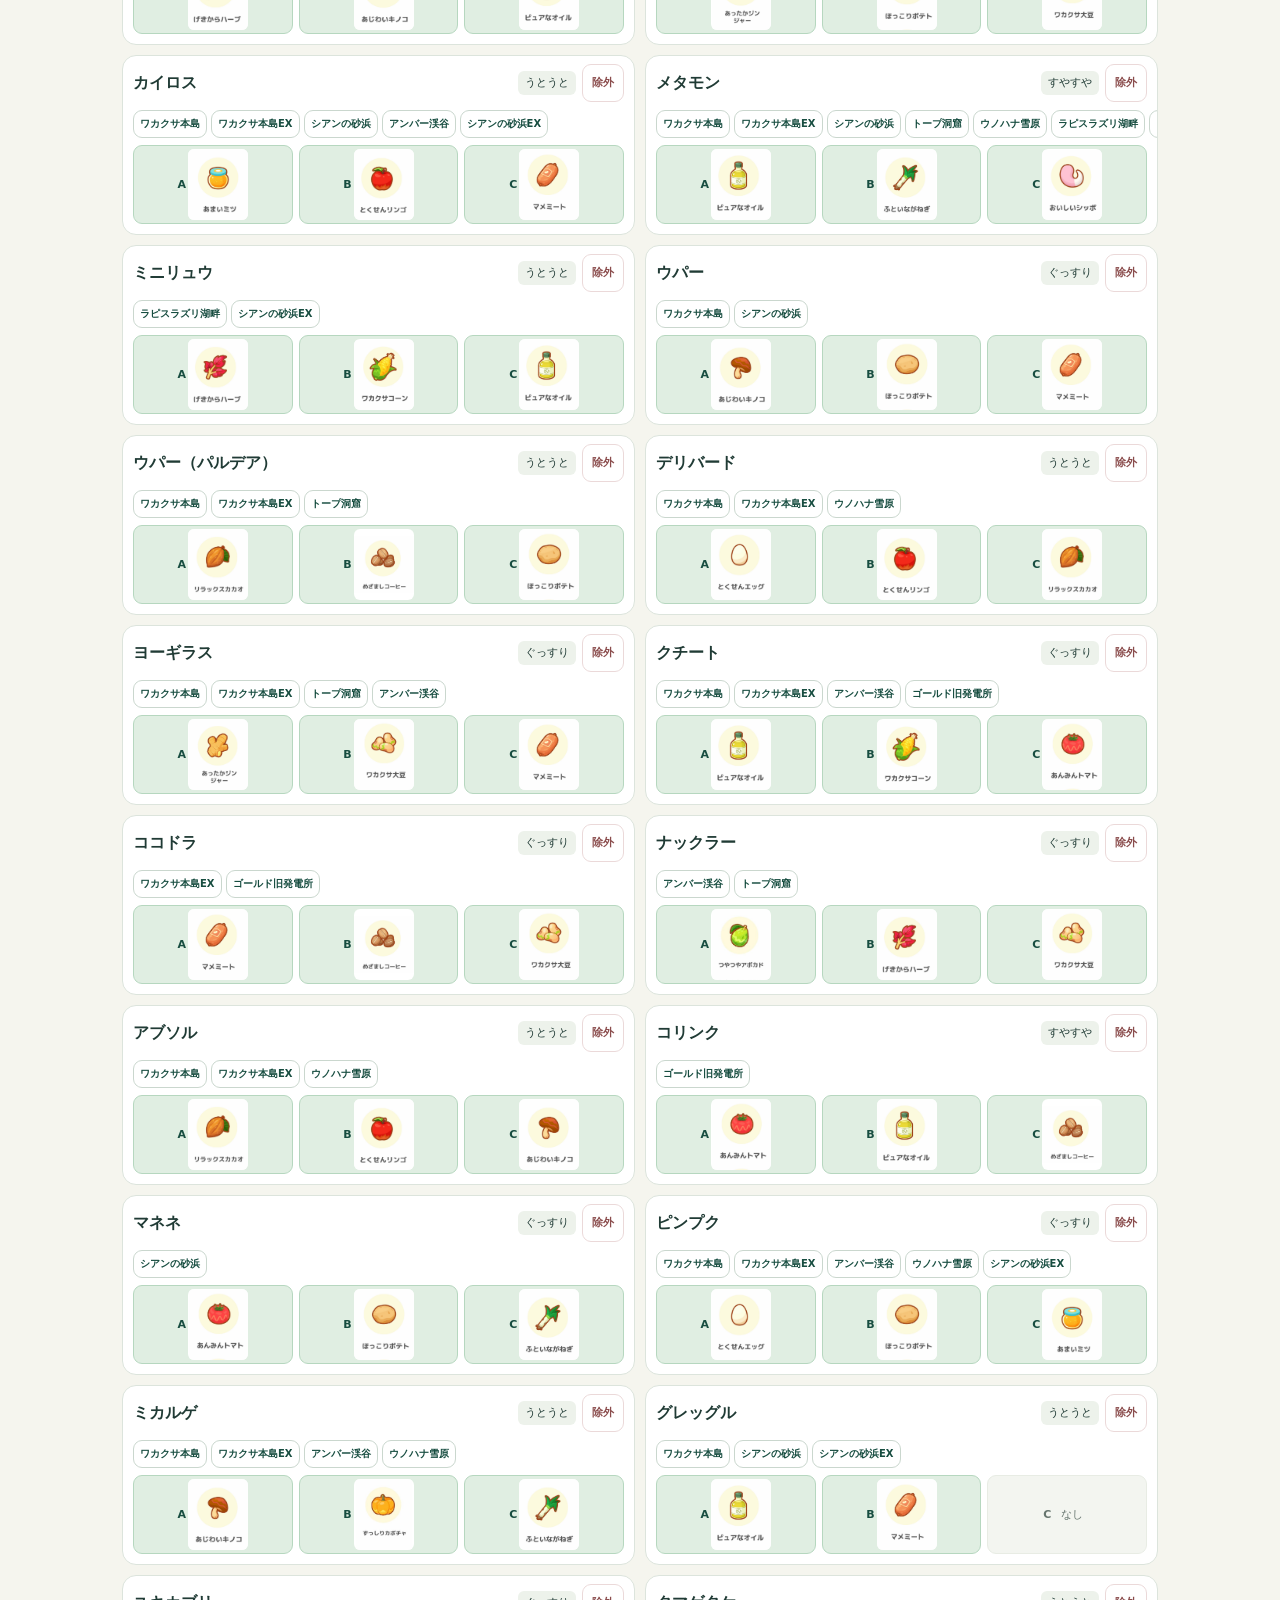
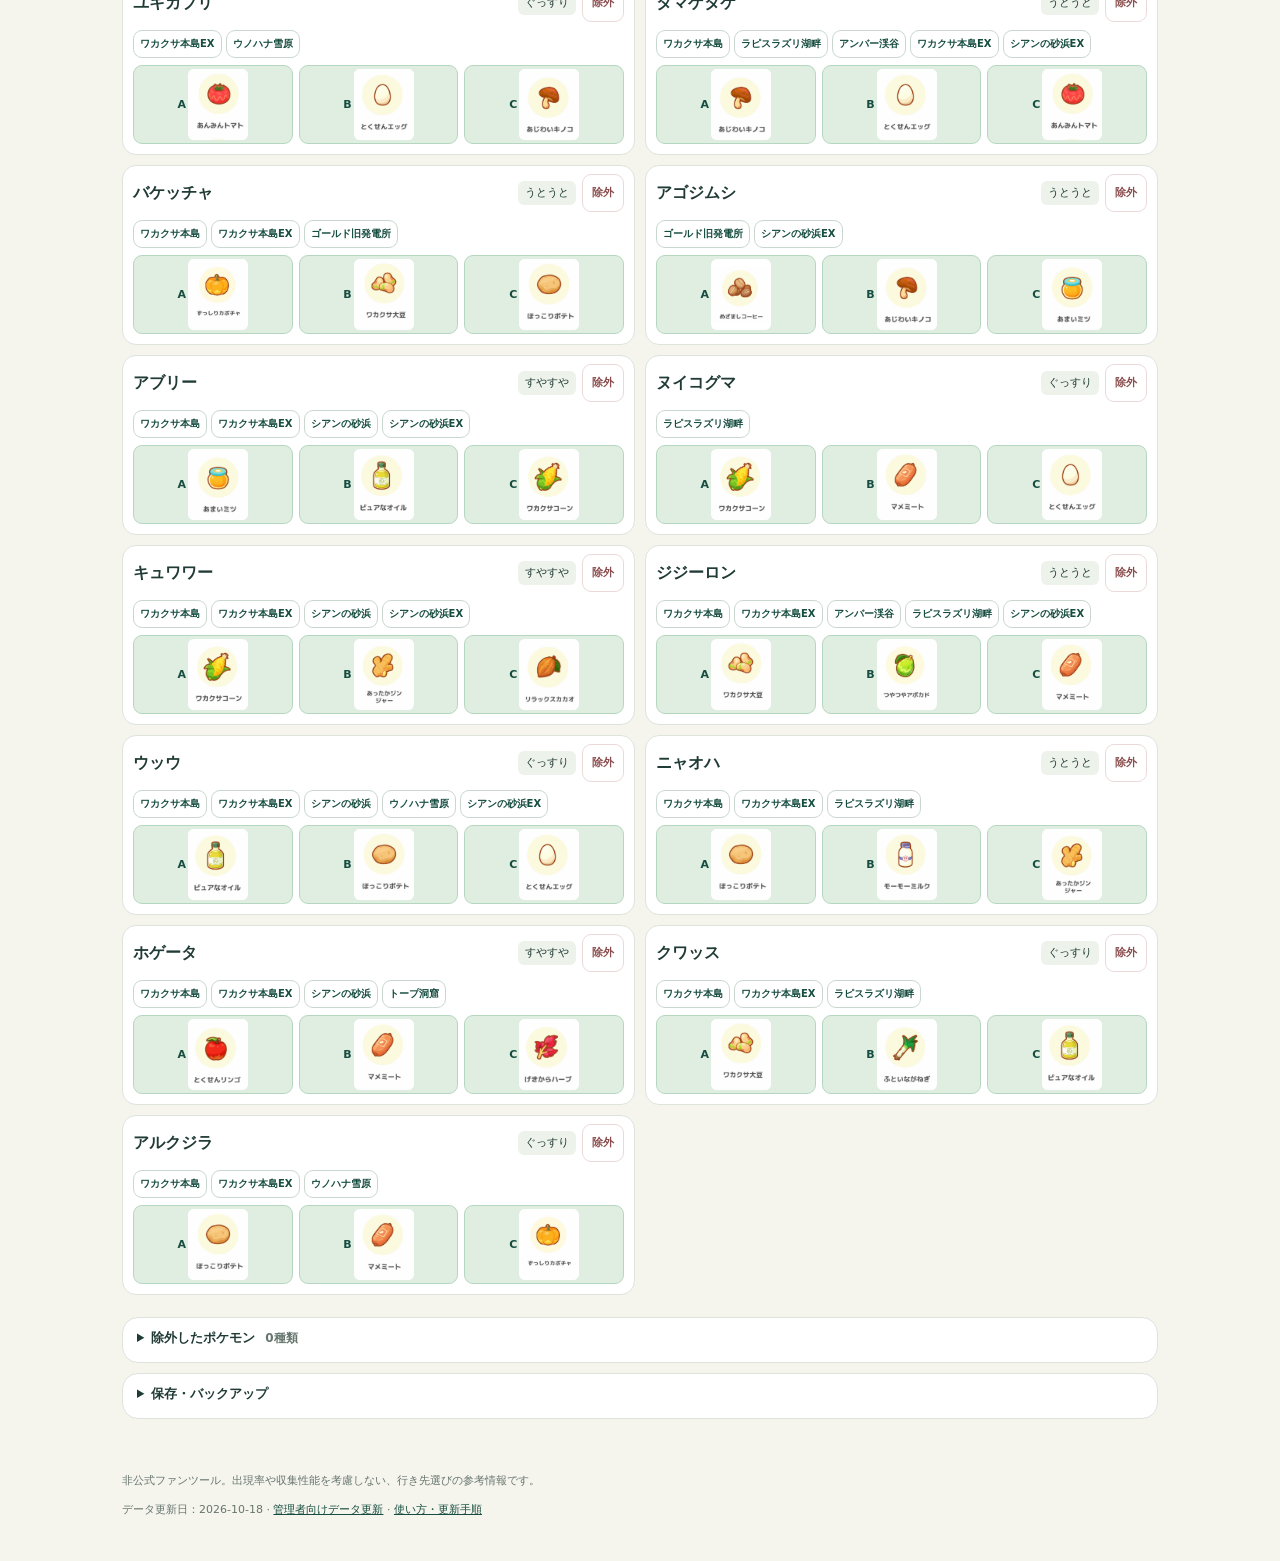
==== commit d6c134d2: "Add files via upload" ====
--- a/index.html
+++ b/index.html
@@ -1,5 +1,5 @@
 <!doctype html>
-<html lang="ja"><head><meta charset="utf-8"><meta name="viewport" content="width=device-width,initial-scale=1"><meta name="theme-color" content="#174d40"><meta name="description" content="欲しい食材からポケモンと厳選する島を探す、ポケモンスリープの非公式計画ツール。"><title>ポケスリ 食材厳選ロードマップ</title><link rel="icon" href="icon.svg"><link rel="stylesheet" href="style.css"><link rel="stylesheet" href="icon-styles.css?v=3.2"></head>
+<html lang="ja"><head><meta charset="utf-8"><meta name="viewport" content="width=device-width,initial-scale=1"><meta name="theme-color" content="#174d40"><meta name="description" content="欲しい食材からポケモンと厳選する島を探す、ポケモンスリープの非公式計画ツール。"><title>ポケスリ 食材厳選ロードマップ</title><link rel="icon" href="icon.svg"><link rel="stylesheet" href="style.css"><link rel="stylesheet" href="icon-styles.css?v=3.3"></head>
 <body><header><div class="shell"><div class="eyebrow">POKÉMON SLEEP / INGREDIENT PLANNER</div><h1>食材厳選ロードマップ<span class="moon">☾</span></h1><p>欲しい食材から、次に行く島を見つけよう。</p></div></header>
 <main class="shell"><div id="notice" role="status" aria-live="polite"></div><section class="panel filters"><div class="section-heading"><h2>条件を選ぶ</h2><button id="clear" class="text-button">条件をクリア</button></div><label for="status">厳選状況</label><select id="status"><option value="">すべての状況</option></select>
 <details class="more-filters" id="moreFilters"><summary id="moreFiltersSummary">追加条件：島・睡眠タイプ・名前</summary><label for="query">ポケモン・島を検索</label><input id="query" type="search" placeholder="例：ぜにがめ、シアン"><div class="filter-grid"><div><label for="field">出現する島</label><select id="field"><option value="">すべての島</option></select></div><div><label for="sleep">睡眠タイプ</label><select id="sleep"><option value="">すべてのタイプ</option><option>うとうと</option><option>すやすや</option><option>ぐっすり</option></select></div></div></details>
--- a/icon-styles.css
+++ b/icon-styles.css
@@ -1,51 +1,52 @@
-/* Readable original artwork, with no duplicate ingredient captions. */
-.food-icon{display:block;flex:0 0 auto;object-fit:contain;border-radius:6px;background:#fff;width:76px;height:90px}
-.food-fallback{font-size:11px;padding:8px;color:var(--muted)}
-#foods{display:grid;grid-template-rows:repeat(2,100px);grid-auto-flow:column;grid-auto-columns:84px;gap:6px;overflow-x:auto;overscroll-behavior-x:contain;scroll-snap-type:x proximity;padding:2px 2px 8px;scrollbar-width:thin;scrollbar-color:#97af9e #ecf1e9}
-#foods button{padding:3px;border-radius:10px;min-width:0;scroll-snap-align:start;border-width:2px;position:relative}
-#foods button[aria-pressed=true]{background:#e0eee2;border-color:var(--green);box-shadow:inset 0 0 0 1px var(--green)}
-#foods button[aria-pressed=true]::after{content:'✓';position:absolute;top:1px;right:3px;background:var(--green);color:white;font-size:11px;border-radius:50%;width:16px;height:16px;line-height:16px}
-.status-row{grid-template-columns:84px minmax(112px,1fr) 64px;padding:5px 0;gap:8px}
-.status-row label{display:flex;align-items:center;justify-content:center;margin:0;min-width:0}
-.status-row label .food-icon{width:64px;height:76px}
-.status-row label span:not(.food-fallback){display:none}
-.food-sources{display:grid;grid-template-columns:repeat(3,minmax(0,1fr));gap:6px;padding:0 10px 10px}
-.food-source{display:flex;flex-direction:column;align-items:center;justify-content:flex-start;gap:1px;background:#f3f5f0;border:1px solid #e8ece4;border-radius:9px;padding:4px 2px;min-width:0;text-align:center;overflow:hidden}
-.food-source b{font-size:11px;color:var(--muted);line-height:1.2;align-self:flex-start;padding-left:3px}
-.food-source.hit{background:#e0eee2;border-color:#b6d7bf;color:#174d40}
-.food-source.hit b{color:#174d40}
-.food-source .food-icon{width:80px;height:94px;max-width:100%}
-.card-top{padding:8px 10px;align-items:center;gap:6px}
-.card-top h3{font-size:16px;flex:1}
-.exclude-compact{font-size:11px;padding:5px 9px;min-height:38px;color:#8a4c4c;border-color:#ebd9d9;flex-shrink:0}
-.field-list{padding:0 10px 7px;flex-wrap:nowrap;overflow-x:auto;scrollbar-width:thin;gap:4px}
-.field-list button{flex-shrink:0;padding:3px 6px;min-height:28px;font-size:10px}
-.cards{gap:10px}
-.island-pokemon{list-style:none;padding:0!important}
-.island-pokemon>li{padding-top:9px;border-top:1px solid #edf0eb}
-.island-pokemon .food-sources{padding:6px 0 10px}
-.more-filters{margin-top:5px;font-size:12px}
-.more-filters summary{min-height:36px;cursor:pointer;padding:5px 0;color:var(--green)}
-.more-filters .filter-grid{grid-template-columns:1fr 1fr}
-.more-filters .filter-grid>div:last-child{grid-column:auto}
-.filters fieldset{position:relative;margin-top:10px}
-.filters legend{margin-bottom:6px}
-#patterns{display:grid;grid-template-columns:repeat(6,minmax(0,1fr));gap:5px}
-#patterns button{padding:8px 3px;border-radius:8px;min-height:40px;font-size:12px}
-#allPatterns{position:absolute;right:0;top:-30px;min-height:28px;font-size:11px}
-.filters fieldset:first-of-type legend small{display:none}
-.filters>.hint{margin:4px 0 0;font-size:10px}
-header{padding:16px 0 12px}
-header h1{font-size:25px;margin:3px 0}
-header p,.eyebrow{display:none}
-main{padding-top:12px}
-.panel{padding:14px;margin-bottom:10px}
-.section-heading{margin-bottom:8px}
-.settings summary{min-height:24px;font-size:13px}
-.settings{padding:10px 14px}
-.tabs{margin:12px 0 10px}
-#results>.hint{font-size:11px;margin-bottom:8px}
-#results>.section-heading{margin-bottom:3px}
-@media(min-width:900px){#foods{grid-template-rows:100px}.status-grid{grid-template-columns:1fr 1fr}}
-@media(max-width:680px){.shell{padding-left:10px;padding-right:10px}.panel{padding:12px}.settings{padding:9px 12px}.status-row{grid-template-columns:76px minmax(110px,1fr) 64px}.status-row label{flex-direction:row;align-items:center}.filters .section-heading h2{font-size:15px}.filters legend small{font-size:10px;margin-left:4px}.food-source .food-icon{width:80px;height:94px}}
-@media(max-width:350px){#foods{grid-auto-columns:78px}.food-source .food-icon{width:72px;height:85px}.card-top h3{font-size:14px}.sleep-label{font-size:10px;padding:3px 5px}.status-row{grid-template-columns:64px minmax(96px,1fr) 62px;gap:5px}}
+/* Readable original artwork, with no duplicate ingredient captions. */
+.food-icon{display:block;flex:0 0 auto;object-fit:contain;border-radius:6px;background:#fff;width:76px;height:90px}
+.food-fallback{font-size:11px;padding:8px;color:var(--muted)}
+#foods{display:grid;grid-template-rows:repeat(2,76px);grid-auto-flow:column;grid-auto-columns:64px;gap:5px;overflow-x:auto;overscroll-behavior-x:contain;scroll-snap-type:x proximity;padding:2px 2px 8px;scrollbar-width:thin;scrollbar-color:#97af9e #ecf1e9}
+#foods .food-icon{width:56px;height:66px}
+#foods button{padding:2px;border-radius:10px;min-width:0;scroll-snap-align:start;border-width:2px;position:relative}
+#foods button[aria-pressed=true]{background:#e0eee2;border-color:var(--green);box-shadow:inset 0 0 0 1px var(--green)}
+#foods button[aria-pressed=true]::after{content:'✓';position:absolute;top:1px;right:3px;background:var(--green);color:white;font-size:11px;border-radius:50%;width:16px;height:16px;line-height:16px}
+.status-row{grid-template-columns:84px minmax(112px,1fr) 64px;padding:5px 0;gap:8px}
+.status-row label{display:flex;align-items:center;justify-content:center;margin:0;min-width:0}
+.status-row label .food-icon{width:64px;height:76px}
+.status-row label span:not(.food-fallback){display:none}
+.food-sources{display:grid;grid-template-columns:repeat(3,minmax(0,1fr));gap:6px;padding:0 10px 10px}
+.food-source{display:flex;flex-direction:row;align-items:center;justify-content:center;gap:2px;background:#f3f5f0;border:1px solid #e8ece4;border-radius:9px;padding:3px 2px;min-width:0;text-align:center;overflow:hidden}
+.food-source b{font-size:11px;color:var(--muted);line-height:1.2;align-self:center;padding-left:0}
+.food-source.hit{background:#e0eee2;border-color:#b6d7bf;color:#174d40}
+.food-source.hit b{color:#174d40}
+.food-source .food-icon{width:60px;height:71px;max-width:100%}
+.card-top{padding:8px 10px;align-items:center;gap:6px}
+.card-top h3{font-size:16px;flex:1}
+.exclude-compact{font-size:11px;padding:5px 9px;min-height:38px;color:#8a4c4c;border-color:#ebd9d9;flex-shrink:0}
+.field-list{padding:0 10px 7px;flex-wrap:nowrap;overflow-x:auto;scrollbar-width:thin;gap:4px}
+.field-list button{flex-shrink:0;padding:3px 6px;min-height:28px;font-size:10px}
+.cards{gap:10px}
+.island-pokemon{list-style:none;padding:0!important}
+.island-pokemon>li{padding-top:9px;border-top:1px solid #edf0eb}
+.island-pokemon .food-sources{padding:6px 0 10px}
+.more-filters{margin-top:5px;font-size:12px}
+.more-filters summary{min-height:36px;cursor:pointer;padding:5px 0;color:var(--green)}
+.more-filters .filter-grid{grid-template-columns:1fr 1fr}
+.more-filters .filter-grid>div:last-child{grid-column:auto}
+.filters fieldset{position:relative;margin-top:10px}
+.filters legend{margin-bottom:6px}
+#patterns{display:grid;grid-template-columns:repeat(6,minmax(0,1fr));gap:5px}
+#patterns button{padding:8px 3px;border-radius:8px;min-height:40px;font-size:12px}
+#allPatterns{position:absolute;right:0;top:-30px;min-height:28px;font-size:11px}
+.filters fieldset:first-of-type legend small{display:none}
+.filters>.hint{margin:4px 0 0;font-size:10px}
+header{padding:16px 0 12px}
+header h1{font-size:25px;margin:3px 0}
+header p,.eyebrow{display:none}
+main{padding-top:12px}
+.panel{padding:14px;margin-bottom:10px}
+.section-heading{margin-bottom:8px}
+.settings summary{min-height:24px;font-size:13px}
+.settings{padding:10px 14px}
+.tabs{margin:12px 0 10px}
+#results>.hint{font-size:11px;margin-bottom:8px}
+#results>.section-heading{margin-bottom:3px}
+@media(min-width:900px){#foods{grid-template-rows:76px}.status-grid{grid-template-columns:1fr 1fr}}
+@media(max-width:680px){.shell{padding-left:10px;padding-right:10px}.panel{padding:12px}.settings{padding:9px 12px}.status-row{grid-template-columns:76px minmax(110px,1fr) 64px}.status-row label{flex-direction:row;align-items:center}.filters .section-heading h2{font-size:15px}.filters legend small{font-size:10px;margin-left:4px}.food-source .food-icon{width:60px;height:71px}}
+@media(max-width:350px){#foods{grid-auto-columns:64px}.food-source .food-icon{width:54px;height:64px}.card-top h3{font-size:14px}.sleep-label{font-size:10px;padding:3px 5px}.status-row{grid-template-columns:64px minmax(96px,1fr) 62px;gap:5px}}
